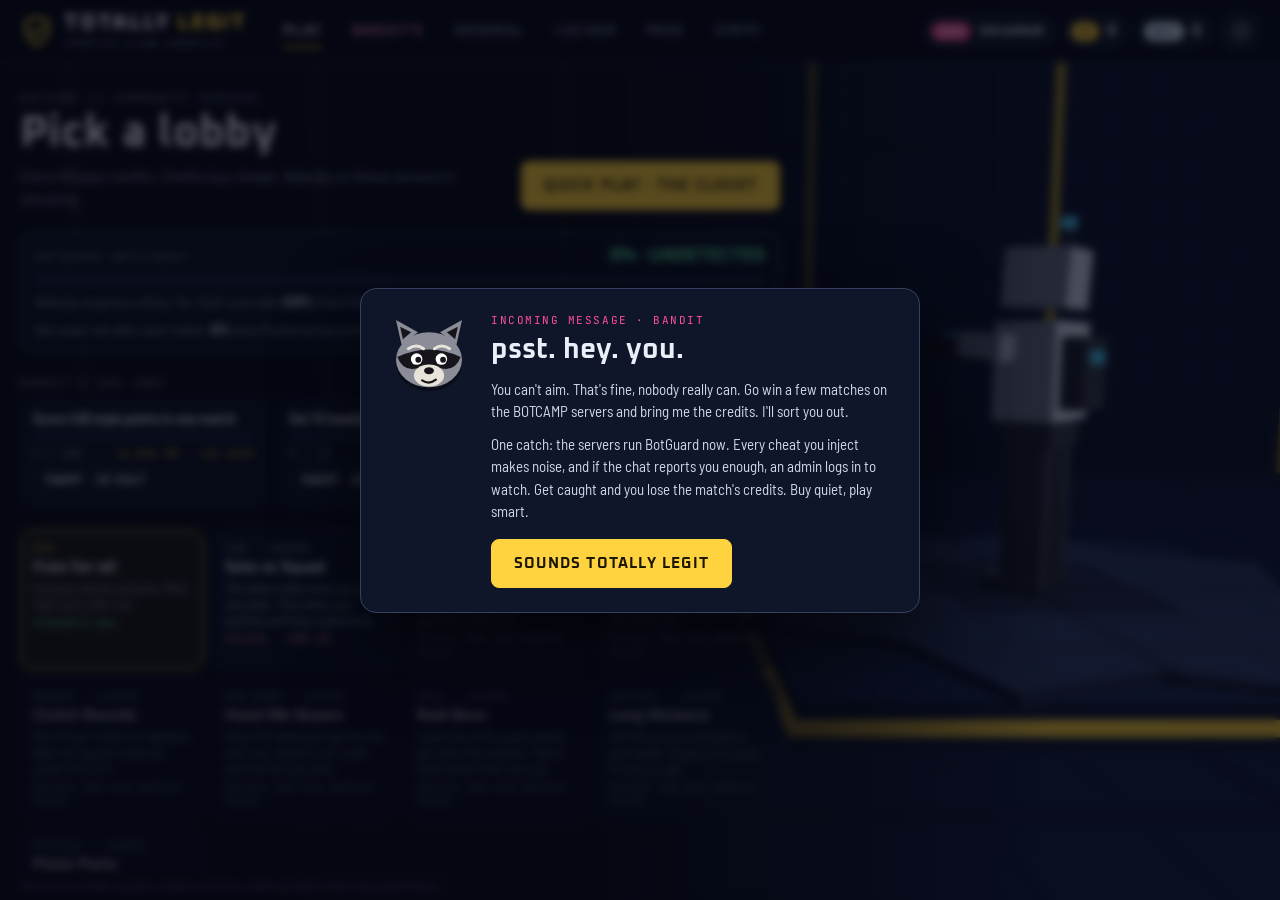
==== index.html @ 4555bc7c "Add Banana Split and Deep Ocean gun finishes Co-Authored-By: Claude Opus 5.5 <noreply@anthropic.com>" ====
<!doctype html>
<html lang="en">
<head>
<meta charset="utf-8">
<meta name="viewport" content="width=device-width, initial-scale=1, viewport-fit=cover">
<title>Totally Legit</title>
<meta name="description" content="An incremental shooter where you can't aim, so you buy cheats from a raccoon.">
<link rel="preconnect" href="https://fonts.googleapis.com">
<link rel="preconnect" href="https://fonts.gstatic.com" crossorigin>
<link rel="stylesheet" href="https://fonts.googleapis.com/css2?family=Barlow+Semi+Condensed:wght@400;500;600;700&family=JetBrains+Mono:wght@500;700&family=Oxanium:wght@500;600;700;800&display=swap">
<style>
/* Layout: a full-bleed WebGL scene; the hub sits left over a scrim so the showroom model shows on the right;
   the HUD hugs the screen edges. One committed dark look: a game, not a document. */
:root {
  --ink: #080c19;
  --panel: #0f1629;
  --panel-2: #161f38;
  --panel-3: #1d2847;
  --line: #27324f;
  --line-2: #35425f;
  --text: #e9eef8;
  --muted: #8e9ab5;
  --dim: #5f6a89;
  --signal: #ffd23f;
  --signal-ink: #1b1503;
  --cyan: #43d9ff;
  --danger: #ff5470;
  --ok: #5fe3a1;
  --salt: #d8ecff;
  --bandit: #ff4f9a;
  --bandit-ink: #120d18;
  --bandit-2: #1c1424;
  --bandit-line: #3a2742;
  --f-display: "Oxanium", "Segoe UI", system-ui, sans-serif;
  --f-ui: "Barlow Semi Condensed", "Segoe UI", system-ui, sans-serif;
  --f-mono: "JetBrains Mono", ui-monospace, Consolas, monospace;
  color-scheme: dark;
}
* { box-sizing: border-box; }
html, body { height: 100%; margin: 0; background: var(--ink); color: var(--text); overflow: hidden; }
body { font-family: var(--f-ui); font-size: 15px; -webkit-font-smoothing: antialiased; }
button { font: inherit; color: inherit; }
[hidden] { display: none !important; }
#app { position: fixed; inset: 0; overflow: hidden; background: var(--ink); }
#gl, #fx { position: absolute; inset: 0; width: 100%; height: 100%; display: block; }
#fx { pointer-events: none; z-index: 2; }

/* ---------- shared type + controls ---------- */
.eyebrow { font-family: var(--f-mono); font-size: 11px; letter-spacing: .14em; text-transform: uppercase; color: var(--muted); }
h1 { font-family: var(--f-display); font-weight: 700; font-size: clamp(30px, 4vw, 44px); line-height: 1.02; margin: 6px 0 8px; letter-spacing: .01em; text-wrap: balance; }
.lede { margin: 0; color: var(--muted); font-size: 16px; max-width: 58ch; line-height: 1.45; }
.btn {
  appearance: none; border: 1px solid var(--line-2); background: var(--panel-2); color: var(--text);
  font-family: var(--f-display); font-weight: 700; font-size: 13px; letter-spacing: .08em; text-transform: uppercase;
  padding: 10px 16px; border-radius: 8px; cursor: pointer; white-space: nowrap; transition: transform .08s, background .15s, border-color .15s;
}
.btn:hover { border-color: var(--dim); background: var(--panel-3); }
.btn:active { transform: translateY(1px); }
.btn.primary { background: var(--signal); color: var(--signal-ink); border-color: var(--signal); }
.btn.primary:hover { background: #ffdd6b; }
.btn.buy { border-color: var(--ok); color: var(--ok); }
.btn.poor { color: #ff8aa0; border-color: #5a2a3a; background: rgba(255, 84, 112, .06); }
.btn.ghost { background: transparent; }
.btn.big { padding: 14px 22px; font-size: 15px; }
.btn.small { padding: 7px 11px; font-size: 12px; }
.btn:disabled { opacity: .55; cursor: not-allowed; }
button:focus-visible, input:focus-visible, textarea:focus-visible { outline: 2px solid var(--cyan); outline-offset: 2px; }
.link { background: none; border: 0; color: var(--cyan); padding: 0; cursor: pointer; text-decoration: underline; text-underline-offset: 3px; font-size: 14px; justify-self: start; }
.inj-done { font-family: var(--f-mono); font-size: 12px; color: var(--ok); letter-spacing: .06em; text-transform: uppercase; }
kbd { font-family: var(--f-mono); font-size: 11px; padding: 1px 6px; border: 1px solid rgba(255, 255, 255, .35); border-bottom-width: 2px; border-radius: 4px; background: rgba(255, 255, 255, .08); color: var(--text); }
input[type="range"] { width: 100%; accent-color: var(--signal); }
.rng { display: grid; grid-template-columns: 120px minmax(0, 1fr) 52px; gap: 10px; align-items: center; font-size: 14px; color: var(--muted); }
.rng em { font-style: normal; font-family: var(--f-mono); font-size: 12px; color: var(--text); text-align: right; font-variant-numeric: tabular-nums; }
.tog { display: inline-flex; align-items: center; gap: 8px; font-size: 14px; cursor: pointer; }
.tog input { accent-color: var(--signal); width: 16px; height: 16px; }

/* ---------- hub shell ---------- */
.hub {
  position: absolute; inset: 0; z-index: 5; display: grid; grid-template-rows: auto minmax(0, 1fr) auto; grid-template-columns: minmax(0, 1fr);
  padding-top: env(safe-area-inset-top, 0px); padding-bottom: env(safe-area-inset-bottom, 0px);
  background: linear-gradient(90deg, rgba(8, 12, 25, .97) 0%, rgba(8, 12, 25, .95) 46%, rgba(8, 12, 25, .55) 64%, rgba(8, 12, 25, 0) 82%);
}
.hub[data-tab="bandit"] { background: linear-gradient(90deg, rgba(10, 7, 14, .97) 0%, rgba(10, 7, 14, .95) 72%, rgba(10, 7, 14, .45) 88%, rgba(10, 7, 14, .1) 100%); }
.hub-top {
  display: flex; align-items: center; gap: 22px; flex-wrap: wrap;
  padding-block: 12px; padding-left: max(20px, env(safe-area-inset-left, 0px)); padding-right: max(20px, env(safe-area-inset-right, 0px));
  border-bottom: 1px solid var(--line); background: rgba(8, 12, 25, .72); backdrop-filter: blur(6px);
}
.brand { display: flex; align-items: center; gap: 10px; }
.brand-mark { width: 34px; height: 34px; color: var(--signal); flex: none; }
.brand-txt { display: grid; gap: 3px; }
.brand-name { font-family: var(--f-display); font-weight: 800; font-size: 22px; letter-spacing: .08em; line-height: 1; }
.brand-name em { font-style: normal; color: var(--signal); }
.brand-tag { font-family: var(--f-mono); font-size: 10px; color: var(--muted); letter-spacing: .08em; text-transform: uppercase; }
.hub-nav { display: flex; gap: 2px; flex: 1; min-width: 0; overflow-x: auto; scrollbar-width: none; }
.hub-nav button {
  background: none; border: 0; padding: 10px 14px; font-family: var(--f-display); font-weight: 600; font-size: 14px;
  letter-spacing: .1em; text-transform: uppercase; color: var(--muted); border-radius: 6px; cursor: pointer; position: relative; white-space: nowrap;
}
.hub-nav button:hover { color: var(--text); background: rgba(255, 255, 255, .04); }
.hub-nav button.on { color: var(--text); }
.hub-nav button.on::after { content: ""; position: absolute; left: 14px; right: 14px; bottom: 2px; height: 2px; background: var(--signal); }
.hub-nav .nav-bandit { color: #ff8fc0; }
.hub-nav .nav-bandit.on { color: #ffd0e4; }
.hub-nav .nav-bandit.on::after { background: var(--bandit); }
.badge { display: inline-grid; place-items: center; min-width: 18px; height: 18px; padding: 0 5px; margin-left: 6px; border-radius: 9px; background: var(--bandit); color: #fff; font-size: 11px; font-family: var(--f-mono); vertical-align: 1px; letter-spacing: 0; }
.wallet { display: flex; align-items: center; gap: 8px; }
.chip { display: flex; align-items: center; gap: 8px; padding: 5px 12px 5px 6px; border: 1px solid var(--line-2); border-radius: 999px; background: var(--panel); font-family: var(--f-display); font-weight: 700; font-size: 16px; font-variant-numeric: tabular-nums; }
.chip i { font-style: normal; font-family: var(--f-mono); font-size: 10px; padding: 3px 7px; border-radius: 999px; letter-spacing: .06em; }
.chip.cr i { background: var(--signal); color: var(--signal-ink); }
.chip.salt i { background: var(--salt); color: #10243a; }
.icon-btn { width: 38px; height: 38px; border-radius: 10px; border: 1px solid var(--line-2); background: var(--panel); display: grid; place-items: center; cursor: pointer; color: var(--muted); }
.icon-btn:hover { color: var(--text); }
.icon-btn svg { width: 20px; height: 20px; }
.hub-main { overflow-y: auto; overflow-x: hidden; scrollbar-width: thin; scrollbar-color: var(--line-2) transparent; padding-block: 28px 40px; padding-left: max(20px, env(safe-area-inset-left, 0px)); padding-right: max(20px, env(safe-area-inset-right, 0px)); }
.pane { max-width: 760px; display: grid; gap: 22px; }
.hub[data-tab="bandit"] .pane { max-width: 1320px; }
.pane-head { display: flex; align-items: flex-end; justify-content: space-between; gap: 18px; flex-wrap: wrap; }
.hub-foot { padding-block: 8px; padding-left: max(20px, env(safe-area-inset-left, 0px)); padding-right: max(20px, env(safe-area-inset-right, 0px)); font-size: 12px; color: var(--dim); }

/* ---------- play: server browser ---------- */
.srv-list { display: grid; gap: 10px; }
.srv { display: grid; grid-template-columns: 96px minmax(0, 1fr) auto; gap: 16px; align-items: center; padding: 12px; border: 1px solid var(--line); border-radius: 12px; background: rgba(15, 22, 41, .86); }
.srv:hover { border-color: var(--line-2); }
.srv.locked { opacity: .8; }
.srv.locked .srv-thumb { filter: grayscale(.85) brightness(.7); }
.srv-thumb { position: relative; height: 64px; border-radius: 8px; overflow: hidden; background: linear-gradient(180deg, var(--z) 0%, var(--h) 58%, var(--f) 58%, var(--f) 100%); }
.srv-thumb::before { content: ""; position: absolute; left: 12%; width: 34%; top: 28%; bottom: 42%; background: var(--w); box-shadow: 34px 8px 0 -3px var(--w); }
.srv-thumb::after { content: ""; position: absolute; left: 0; right: 0; bottom: 0; height: 3px; background: var(--a); }
.srv-thumb span { position: absolute; right: 6px; bottom: 7px; font-family: var(--f-mono); font-size: 10px; color: #fff; background: rgba(0, 0, 0, .55); padding: 2px 5px; border-radius: 4px; }
.srv-info { min-width: 0; }
.srv-info h3 { margin: 0; font-family: var(--f-display); font-size: 18px; font-weight: 700; }
.srv-info p { margin: 2px 0 6px; color: var(--muted); font-size: 14px; }
.srv-meta { display: flex; flex-wrap: wrap; gap: 6px 14px; font-family: var(--f-mono); font-size: 11.5px; color: var(--muted); }
.srv-meta .pay { color: var(--signal); }
.locked-tag { font-family: var(--f-mono); font-size: 11px; color: var(--dim); }
.tips { display: grid; grid-template-columns: repeat(3, minmax(0, 1fr)); gap: 10px; }
.tip { padding: 4px 14px; border-left: 2px solid var(--line-2); color: var(--muted); font-size: 14px; line-height: 1.4; }
.tip b { color: var(--text); display: block; font-weight: 600; }

/* ---------- Bandit's: the cheat shop ---------- */
.pane.bandit { gap: 16px; }
.bandit-head {
  display: flex; align-items: center; gap: 22px; flex-wrap: wrap; padding: 16px 18px; border: 1px solid var(--bandit-line); border-radius: 14px;
  background: repeating-linear-gradient(135deg, rgba(255, 79, 154, .05) 0 10px, transparent 10px 20px), var(--bandit-ink);
}
.bandit-id { display: flex; align-items: center; gap: 14px; }
.raccoon-svg { width: 64px; height: 64px; flex: none; filter: drop-shadow(0 4px 0 rgba(0, 0, 0, .35)); }
.bandit-name { font-family: var(--f-mono); font-weight: 700; font-size: 22px; color: var(--bandit); letter-spacing: .06em; }
.bandit-name span { font-size: 11px; color: var(--muted); font-weight: 500; margin-left: 8px; letter-spacing: .1em; text-transform: uppercase; }
.bandit-pills { display: flex; gap: 6px; flex-wrap: wrap; margin-top: 6px; }
.pill { font-family: var(--f-mono); font-size: 11px; padding: 3px 8px; border-radius: 999px; border: 1px solid var(--bandit-line); color: var(--muted); }
.pill.ok { color: var(--ok); border-color: rgba(95, 227, 161, .35); }
.pill.hot { color: #fff; background: var(--bandit); border-color: var(--bandit); }
.bubble {
  position: relative; flex: 1; min-width: 220px; margin: 0 0 0 10px; padding: 12px 16px; background: #fff6d2; color: #2a1a10;
  border-radius: 12px; font-weight: 600; font-size: 16px; line-height: 1.35; box-shadow: 4px 4px 0 var(--bandit);
}
.bubble::before { content: ""; position: absolute; left: -9px; top: 50%; margin-top: -8px; border: 8px solid transparent; border-right-color: #fff6d2; border-left: 0; }
.bubble.pop { animation: pop .3s ease-out; }
.bandit-body { display: grid; grid-template-columns: 236px minmax(0, 1fr) 290px; gap: 14px; align-items: start; }
.mods { display: grid; gap: 6px; }
.mod {
  display: grid; grid-template-columns: 34px minmax(0, 1fr) auto; align-items: center; gap: 10px; padding: 8px 10px;
  border: 1px solid var(--bandit-line); border-radius: 10px; background: var(--bandit-ink); cursor: pointer; text-align: left;
}
.mod:hover { border-color: var(--mc); }
.mod.sel { border-color: var(--mc); background: color-mix(in srgb, var(--mc) 14%, var(--bandit-ink)); }
.mod.off { opacity: .55; }
.mod-glyph { width: 34px; height: 34px; border-radius: 8px; display: grid; place-items: center; color: var(--mc); background: color-mix(in srgb, var(--mc) 16%, transparent); }
.glyph { width: 20px; height: 20px; }
.glyph.big { width: 34px; height: 34px; color: var(--mc); flex: none; }
.mod-txt { min-width: 0; }
.mod-txt b { display: block; font-family: var(--f-mono); font-size: 12.5px; letter-spacing: .04em; }
.mod-txt small { color: var(--muted); font-size: 12.5px; }
.mod-prog { font-family: var(--f-mono); font-size: 11px; color: var(--muted); display: flex; align-items: center; gap: 6px; font-variant-numeric: tabular-nums; }
.mod-prog .dot { width: 7px; height: 7px; border-radius: 50%; background: var(--bandit); box-shadow: 0 0 8px var(--bandit); }
.tree-pane {
  min-width: 0; border: 1px solid var(--bandit-line); border-radius: 14px;
  background: radial-gradient(circle at 1px 1px, rgba(255, 255, 255, .06) 1px, transparent 1px) 0 0 / 18px 18px, var(--bandit-ink);
}
.tree-head { display: flex; align-items: center; justify-content: space-between; gap: 12px; padding: 14px 16px; border-bottom: 1px solid var(--bandit-line); flex-wrap: wrap; }
.tree-title { display: flex; align-items: center; gap: 12px; min-width: 0; }
.tree-title h2 { margin: 0; font-family: var(--f-mono); font-size: 20px; color: var(--mc); letter-spacing: .04em; }
.tree-title p { margin: 2px 0 0; color: var(--muted); font-size: 14px; }
.tree-scroll { overflow-x: auto; padding: 18px; display: flex; }
.tree { position: relative; flex: none; margin: 0 auto; }
.links { position: absolute; inset: 0; overflow: visible; }
.links path { fill: none; stroke: var(--bandit-line); stroke-width: 2; stroke-dasharray: 4 5; }
.links path.lit { stroke: var(--mc); stroke-dasharray: none; filter: drop-shadow(0 0 4px var(--mc)); }
.node {
  position: absolute; width: 150px; height: 66px; display: grid; align-content: center; gap: 4px; padding: 8px 12px; text-align: left;
  border: 1px solid var(--bandit-line); border-radius: 10px; background: var(--bandit-2); cursor: pointer; transition: transform .1s, border-color .15s;
}
.node:hover { transform: translateY(-2px); }
.n-name { font-weight: 700; font-size: 15px; line-height: 1.1; }
.n-cost { font-family: var(--f-mono); font-size: 11.5px; color: var(--signal); }
.node.owned { background: color-mix(in srgb, var(--mc) 22%, var(--bandit-2)); border-color: var(--mc); }
.node.owned .n-cost { color: var(--mc); }
.node.available { border-color: color-mix(in srgb, var(--mc) 70%, transparent); box-shadow: 0 0 18px color-mix(in srgb, var(--mc) 25%, transparent); }
.node.poor .n-cost { color: #ff8aa0; }
.node.locked { opacity: .5; border-style: dashed; }
.node.locked .n-cost { color: var(--muted); }
.node.sel { outline: 2px solid #fff; outline-offset: 2px; }
.node.just { animation: inject .7s ease-out; }
.switch { display: inline-flex; align-items: center; gap: 8px; cursor: pointer; font-family: var(--f-mono); font-size: 12px; position: relative; }
.switch input { position: absolute; opacity: 0; width: 1px; height: 1px; }
.sw-track { width: 38px; height: 22px; border-radius: 11px; background: var(--line-2); position: relative; transition: background .15s; }
.sw-track::after { content: ""; position: absolute; top: 3px; left: 3px; width: 16px; height: 16px; border-radius: 50%; background: #fff; transition: transform .15s; }
.switch input:checked + .sw-track { background: var(--mc); }
.switch input:checked + .sw-track::after { transform: translateX(16px); }
.switch input:focus-visible + .sw-track { outline: 2px solid var(--cyan); outline-offset: 2px; }
.node-detail { position: sticky; top: 0; padding: 18px; border: 1px solid var(--bandit-line); border-radius: 14px; background: var(--bandit-ink); display: grid; gap: 10px; }
.nd-kind { font-family: var(--f-mono); font-size: 11px; color: var(--mc); letter-spacing: .1em; text-transform: uppercase; }
.node-detail h3 { margin: 0; font-family: var(--f-display); font-size: 24px; }
.node-detail p { margin: 0; color: #cfd6e6; line-height: 1.45; }
.nd-req { font-size: 13px; color: var(--muted); }
.nd-req span { color: #ff8aa0; margin-right: 6px; }
.nd-req span.ok { color: var(--ok); }
.nd-price { padding: 4px 0; }
.sticker { display: inline-block; transform: rotate(-4deg); background: var(--signal); color: #3a0c22; font-family: var(--f-display); font-weight: 800; font-size: 22px; padding: 6px 12px; border-radius: 4px; box-shadow: 3px 3px 0 var(--bandit); font-variant-numeric: tabular-nums; }
.btn.inject { background: var(--bandit); border-color: var(--bandit); color: #fff; font-size: 15px; padding: 13px 16px; }
.btn.inject:hover { background: #ff6aab; }
.btn.inject.poor { background: transparent; color: #ff8aa0; border-color: #5a2a3a; }
.nd-fine { font-family: var(--f-mono); font-size: 10.5px; color: var(--dim) !important; }

/* ---------- arsenal ---------- */
.gun-grid { display: grid; grid-template-columns: repeat(3, minmax(0, 1fr)); gap: 8px; }
.gun { position: relative; display: grid; gap: 2px; padding: 12px; text-align: left; border: 1px solid var(--line); border-radius: 10px; background: rgba(15, 22, 41, .86); cursor: pointer; }
.gun:hover { border-color: var(--line-2); }
.gun.sel { border-color: var(--signal); }
.g-key { position: absolute; top: 8px; right: 10px; font-family: var(--f-mono); font-size: 11px; color: var(--dim); }
.g-kind { font-family: var(--f-mono); font-size: 10.5px; color: var(--muted); letter-spacing: .1em; text-transform: uppercase; }
.gun b { font-family: var(--f-display); font-size: 17px; }
.g-state { font-size: 13px; color: var(--signal); }
.gun.owned .g-state { color: var(--ok); }
.gun-detail { padding: 18px; border: 1px solid var(--line); border-radius: 14px; background: rgba(15, 22, 41, .9); display: grid; gap: 12px; }
.gd-head { display: flex; justify-content: space-between; align-items: flex-end; gap: 12px; flex-wrap: wrap; }
.gd-head h2 { margin: 2px 0 0; font-family: var(--f-display); font-size: 28px; }
.gun-detail > p { margin: 0; color: var(--muted); }
.bars { display: grid; gap: 8px; }
.bar { display: grid; grid-template-columns: 90px minmax(0, 1fr) 112px; align-items: center; gap: 12px; font-size: 13px; }
.bar span { color: var(--muted); }
.track { height: 6px; border-radius: 3px; background: var(--panel-3); overflow: hidden; }
.track i { display: block; height: 100%; background: linear-gradient(90deg, var(--cyan), var(--signal)); }
.bar em { font-style: normal; font-family: var(--f-mono); font-size: 12px; text-align: right; font-variant-numeric: tabular-nums; }
.skin-row { display: grid; gap: 8px; }
.skin-row h4 { margin: 0; font-family: var(--f-mono); font-size: 11px; letter-spacing: .12em; text-transform: uppercase; color: var(--muted); font-weight: 500; }
.sw-row { display: flex; flex-wrap: wrap; gap: 8px; }
.sw { width: 34px; height: 34px; border-radius: 8px; border: 2px solid var(--line-2); background: linear-gradient(135deg, var(--c0) 0 55%, var(--c1) 55% 100%); cursor: pointer; }
.sw.on { border-color: #fff; }

/* ---------- locker ---------- */
.subtabs { display: flex; gap: 6px; flex-wrap: wrap; }
.sub { padding: 8px 14px; border: 1px solid var(--line); border-radius: 999px; background: transparent; cursor: pointer; font-family: var(--f-display); font-weight: 600; letter-spacing: .06em; text-transform: uppercase; font-size: 12px; color: var(--muted); }
.sub.on { background: var(--salt); color: #10243a; border-color: var(--salt); }
.lk-guns { display: flex; flex-wrap: wrap; gap: 6px; align-items: center; }
.lk-guns span { font-family: var(--f-mono); font-size: 11px; color: var(--muted); margin-right: 4px; text-transform: uppercase; letter-spacing: .1em; }
.chipbtn { padding: 6px 11px; border: 1px solid var(--line-2); border-radius: 999px; background: var(--panel); cursor: pointer; font-size: 13px; }
.chipbtn.on { border-color: var(--signal); color: var(--signal); }
.chipbtn.lock { color: var(--muted); border-style: dashed; }
.skin-grid { display: grid; grid-template-columns: repeat(auto-fill, minmax(150px, 1fr)); gap: 10px; }
.skin-card { display: grid; gap: 8px; padding: 10px; border: 1px solid var(--line); border-radius: 12px; background: rgba(15, 22, 41, .9); align-content: start; justify-items: start; }
.skin-card.on { border-color: var(--salt); }
.skin-card b { font-size: 14px; }
.skin-sw { width: 100%; height: 64px; border-radius: 8px; background: linear-gradient(135deg, var(--c0) 0 60%, var(--c1) 60% 100%); }
.skin-sw.pat3 { background: repeating-linear-gradient(60deg, var(--c0) 0 9px, var(--c1) 9px 16px); }
.skin-sw.pat4 { background: radial-gradient(circle at 30% 40%, var(--c1) 0 18%, transparent 19%), radial-gradient(circle at 72% 66%, var(--c1) 0 22%, transparent 23%), radial-gradient(circle at 62% 20%, color-mix(in srgb, var(--c0) 50%, var(--c1)) 0 15%, transparent 16%), var(--c0); }
.skin-sw.pat5 { background: linear-gradient(90deg, #ff4d4d, #ffd23f, #5fe3a1, #43d9ff, #9d7bff, #ff4f9a); }
.skin-sw.pat6 { background: repeating-linear-gradient(0deg, var(--c0) 0 6px, #111 6px 9px, var(--c1) 9px 13px); }
.skin-sw.pat7 { background: repeating-conic-gradient(var(--c0) 0 25%, var(--c1) 0 50%) 0 0 / 8px 8px; }
.skin-sw.pat13 { background: radial-gradient(circle at 20% 30%, #fff 0 3%, transparent 4%), radial-gradient(circle at 70% 60%, #fff 0 3%, transparent 4%), linear-gradient(135deg, var(--c0), var(--c1)); }
.xh-editor { display: grid; grid-template-columns: 260px minmax(0, 1fr); gap: 18px; align-items: start; }
.xh-preview canvas { width: 260px; height: 170px; border-radius: 12px; border: 1px solid var(--line-2); display: block; max-width: 100%; }
.xh-controls { display: grid; gap: 12px; }
.xh-styles { display: flex; flex-wrap: wrap; gap: 6px; }
.xh-colors { display: flex; gap: 8px; flex-wrap: wrap; }
.cdot { width: 28px; height: 28px; border-radius: 50%; border: 2px solid var(--line-2); background: var(--c); cursor: pointer; }
.cdot.on { border-color: #fff; box-shadow: 0 0 0 2px var(--c); }
.fx-grid { display: grid; gap: 10px; }
.fx-card { display: grid; grid-template-columns: 56px minmax(0, 1fr) auto; gap: 14px; align-items: center; padding: 12px; border: 1px solid var(--line); border-radius: 12px; background: rgba(15, 22, 41, .9); }
.fx-card.on { border-color: var(--salt); }
.fx-card b { font-family: var(--f-display); font-size: 16px; }
.fx-card p { margin: 2px 0 0; color: var(--muted); font-size: 14px; }
.fx-ico { width: 56px; height: 56px; border-radius: 10px; background: var(--panel-3); }
.fx-scrap { background: linear-gradient(135deg, #d9dde4 0 30%, transparent 30%), linear-gradient(45deg, transparent 60%, #3a3f4a 60%), #5a6070; }
.fx-confetti { background: radial-gradient(circle at 20% 30%, #ff4d4d 0 8%, transparent 9%), radial-gradient(circle at 70% 25%, #ffd23f 0 8%, transparent 9%), radial-gradient(circle at 45% 70%, #43d9ff 0 8%, transparent 9%), radial-gradient(circle at 80% 75%, #5fe3a1 0 8%, transparent 9%), #20284a; }
.fx-pixels { background: repeating-conic-gradient(#43d9ff 0 25%, #10172b 0 50%) 0 0 / 14px 14px; }
.fx-coins { background: radial-gradient(circle at 35% 40%, #ffd23f 0 18%, #b8860b 19% 24%, transparent 25%), radial-gradient(circle at 65% 62%, #ffd23f 0 18%, #b8860b 19% 24%, transparent 25%), #2a2410; }
.fx-fireworks { background: radial-gradient(circle at 50% 45%, #fff 0 5%, #ff4f9a 6% 12%, transparent 13%), conic-gradient(from 0deg, #ff4f9a, #ffd23f, #43d9ff, #ff4f9a); }
.salt-num { color: var(--salt); }

/* ---------- stats ---------- */
.stat-grid { display: grid; grid-template-columns: repeat(4, minmax(0, 1fr)); gap: 8px; }
.tile { padding: 12px; border: 1px solid var(--line); border-radius: 10px; background: rgba(15, 22, 41, .9); display: grid; gap: 4px; }
.tile span { font-size: 12.5px; color: var(--muted); }
.tile b { font-family: var(--f-display); font-size: 20px; font-variant-numeric: tabular-nums; }
.smurf { padding: 18px; border: 1px solid rgba(255, 210, 63, .35); border-radius: 14px; background: linear-gradient(135deg, rgba(255, 210, 63, .08), rgba(15, 22, 41, .9) 60%); display: grid; gap: 12px; }
.smurf h3 { margin: 4px 0 6px; font-family: var(--f-display); font-size: 22px; }
.smurf p { margin: 0; color: #cfd6e6; line-height: 1.45; max-width: 62ch; }
.smurf .row { display: flex; align-items: center; gap: 10px; flex-wrap: wrap; color: var(--muted); font-size: 14px; }
.smurf .btn { justify-self: start; }
.needs { margin: 8px 0 0; padding: 0; list-style: none; display: flex; gap: 8px 16px; flex-wrap: wrap; font-family: var(--f-mono); font-size: 12px; color: #ff8aa0; }
.needs li::before { content: "¹7  "; }
.needs li.ok { color: var(--ok); }
.needs li.ok::before { content: "¹3  "; }
.smurf-banner { text-align: left; padding: 12px 16px; border-radius: 12px; border: 1px solid var(--signal); background: rgba(255, 210, 63, .1); color: var(--text); cursor: pointer; font-size: 15px; }
.smurf-banner b { color: var(--signal); }
.save-box { padding: 18px; border: 1px solid var(--line); border-radius: 14px; background: rgba(15, 22, 41, .9); display: grid; gap: 10px; }
.save-box h3 { margin: 0; font-family: var(--f-display); }
.save-box p { margin: 0; color: var(--muted); }
.save-box textarea { width: 100%; resize: vertical; font-family: var(--f-mono); font-size: 11px; background: var(--ink); color: var(--text); border: 1px solid var(--line-2); border-radius: 8px; padding: 8px; word-break: break-all; }
.save-box .row { display: flex; align-items: center; gap: 10px; flex-wrap: wrap; }
.lbl { font-size: 13px; color: var(--muted); }
.msg { font-size: 13px; color: var(--muted); }
.danger { display: flex; gap: 10px; align-items: center; flex-wrap: wrap; padding-top: 10px; border-top: 1px solid var(--line); color: var(--muted); font-size: 14px; }
.btn.danger-btn { background: var(--danger); border-color: var(--danger); color: #fff; }

/* ---------- modal + toast ---------- */
.modal { position: fixed; inset: 0; z-index: 30; display: grid; place-items: center; padding: 20px; background: rgba(4, 6, 14, .66); backdrop-filter: blur(4px); }
.modal-card { width: min(560px, 100%); max-height: calc(100% - 20px); overflow-y: auto; padding: 24px; border: 1px solid var(--line-2); border-radius: 16px; background: var(--panel); box-shadow: 0 30px 80px rgba(0, 0, 0, .5); }
.intro { display: grid; grid-template-columns: 88px minmax(0, 1fr); gap: 18px; }
.intro .raccoon-svg { width: 88px; height: 88px; }
.intro .eyebrow { color: var(--bandit); }
.intro h2 { margin: 6px 0 10px; font-family: var(--f-display); font-size: 28px; }
.intro p { color: #cfd6e6; line-height: 1.5; margin: 0 0 10px; }
.intro .btn { margin-top: 6px; }
.settings { display: grid; gap: 14px; }
.settings h2 { margin: -6px 0 0; font-family: var(--f-display); font-size: 26px; }
.field { display: grid; gap: 6px; font-size: 14px; color: var(--muted); }
.field input { padding: 9px 11px; border-radius: 8px; border: 1px solid var(--line-2); background: var(--ink); color: var(--text); font: inherit; }
.togs { display: grid; grid-template-columns: repeat(2, minmax(0, 1fr)); gap: 10px; }
.ov-row { display: flex; gap: 10px; flex-wrap: wrap; justify-content: center; }
.settings .ov-row { justify-content: flex-end; }
.toast { position: fixed; left: 50%; bottom: calc(24px + env(safe-area-inset-bottom, 0px)); transform: translateX(-50%); z-index: 40; display: grid; gap: 8px; justify-items: center; pointer-events: none; width: min(92vw, 520px); }
.toast-item { padding: 10px 16px; border-radius: 10px; background: var(--panel-2); border: 1px solid var(--line-2); font-weight: 600; animation: rise .25s ease-out; text-align: center; }
.toast-item.good { border-color: var(--ok); }
.toast-item.bad { border-color: var(--danger); }
.toast-item.out { opacity: 0; transition: opacity .3s; }
.nogl { position: absolute; inset: 0; z-index: 50; display: grid; place-content: center; text-align: center; padding: 20px; gap: 8px; background: var(--ink); }
.nogl h2 { font-family: var(--f-display); margin: 0; }
.nogl p { color: var(--muted); max-width: 50ch; margin: 0 auto; }

/* ---------- HUD ---------- */
#hud { position: absolute; inset: 0; z-index: 3; pointer-events: none; font-family: var(--f-ui); color: var(--text); text-shadow: 0 1px 2px rgba(0, 0, 0, .75); }
#vignette { position: absolute; inset: 0; background: radial-gradient(ellipse at center, transparent 55%, rgba(200, 20, 40, .55) 100%); opacity: 0; transition: opacity .3s; }
#hud.low #vignette { opacity: 1; animation: pulse 1.2s ease-in-out infinite; }
#freeze-tint { position: absolute; inset: 0; z-index: 2; pointer-events: none; background: radial-gradient(ellipse at center, rgba(160, 220, 255, .04), rgba(120, 200, 255, .34)); opacity: 0; transition: opacity .25s; }
#freeze-tint.on { opacity: 1; }
.h-top { position: absolute; top: calc(12px + env(safe-area-inset-top, 0px)); left: 50%; transform: translateX(-50%); display: flex; align-items: center; gap: 18px; }
.h-timer { font-family: var(--f-display); font-weight: 700; font-size: 30px; padding: 2px 14px; background: rgba(8, 12, 25, .6); border-radius: 8px; font-variant-numeric: tabular-nums; min-width: 98px; text-align: center; }
.h-score { display: flex; align-items: baseline; gap: 6px; font-family: var(--f-display); }
.h-score b { font-size: 26px; font-variant-numeric: tabular-nums; }
.h-score.you b { color: var(--signal); }
.h-score .lbl { font-size: 11px; letter-spacing: .14em; text-transform: uppercase; color: #c3cbe0; }
.h-sus { --sus: #7cffb2; position: absolute; top: calc(58px + env(safe-area-inset-top, 0px)); left: 50%; transform: translateX(-50%); display: flex; align-items: center; gap: 8px; font-size: 11px; letter-spacing: .12em; text-transform: uppercase; white-space: nowrap; }
.h-sus .lbl { color: #c3cbe0; font-size: 11px; }
.h-sus-bar { width: 150px; height: 6px; border-radius: 3px; background: rgba(255, 255, 255, .15); overflow: hidden; }
.h-sus-bar i { display: block; height: 100%; width: 0; background: var(--sus); transition: width .3s, background .3s; box-shadow: 0 0 8px var(--sus); }
.h-sus-label { font-family: var(--f-display); font-weight: 700; font-size: 13px; color: var(--sus); min-width: 92px; }
.h-afk { position: absolute; top: calc(84px + env(safe-area-inset-top, 0px)); left: 50%; transform: translateX(-50%); padding: 5px 12px; border-radius: 999px; background: rgba(74, 222, 128, .18); border: 1px solid rgba(74, 222, 128, .6); color: #b9ffd5; font-family: var(--f-mono); font-size: 12px; white-space: nowrap; }
.h-left { position: absolute; top: calc(16px + env(safe-area-inset-top, 0px)); left: calc(16px + env(safe-area-inset-left, 0px)); display: grid; gap: 2px; }
#hud.has-radar .h-left { top: calc(200px + env(safe-area-inset-top, 0px)); }
.h-earn { font-family: var(--f-display); font-weight: 800; font-size: 26px; color: var(--signal); font-variant-numeric: tabular-nums; }
.h-salt { font-family: var(--f-mono); font-size: 13px; color: var(--salt); }
.h-wm { font-family: var(--f-mono); font-size: 10.5px; color: rgba(255, 143, 192, .9); letter-spacing: .04em; margin-top: 4px; max-width: 290px; }
.h-feed { position: absolute; top: calc(14px + env(safe-area-inset-top, 0px)); right: calc(14px + env(safe-area-inset-right, 0px)); display: grid; gap: 4px; justify-items: end; }
.kf { display: flex; align-items: center; gap: 8px; padding: 4px 10px; border-radius: 6px; background: rgba(8, 12, 25, .66); font-size: 14px; font-weight: 600; animation: slidein .2s ease-out; }
.kf.mine { box-shadow: inset 3px 0 0 var(--signal); }
.kf.dead { box-shadow: inset 3px 0 0 var(--danger); }
.kf .w { font-family: var(--f-mono); font-size: 11px; color: #aab4cc; font-weight: 500; }
.kf .w b { color: var(--signal); }
.kf .w b.wb { color: var(--cyan); }
.kf.out { opacity: 0; transition: opacity .4s; }
.kf .x { font-family: var(--f-display); color: var(--signal); font-size: 13px; }
.h-chat { position: absolute; left: calc(16px + env(safe-area-inset-left, 0px)); bottom: calc(92px + env(safe-area-inset-bottom, 0px)); width: min(460px, 60vw); display: grid; gap: 3px; }
.h-chatlog { display: grid; gap: 3px; justify-items: start; }
.cl { font-size: 14.5px; line-height: 1.3; padding: 2px 8px; background: rgba(8, 12, 25, .5); border-radius: 4px; animation: chatfade 12s forwards; max-width: 100%; overflow-wrap: anywhere; }
.cl.server { color: #ffb4c8; }
.cl.server b { color: var(--bandit); }
.cl.player { color: #fff3c4; }
#hud.chatting .cl { animation: none; opacity: 1; }
.salt-tag { font-style: normal; font-family: var(--f-mono); font-size: 11px; color: var(--salt); opacity: .9; }
.h-chatin { padding: 6px 10px; background: rgba(8, 12, 25, .85); border: 1px solid var(--line-2); border-radius: 6px; font-size: 15px; text-shadow: none; }
.h-saltpop { font-family: var(--f-mono); font-size: 13px; color: var(--salt); opacity: 0; height: 18px; }
.h-hp-box { position: absolute; left: calc(16px + env(safe-area-inset-left, 0px)); bottom: calc(16px + env(safe-area-inset-bottom, 0px)); display: grid; grid-template-columns: auto auto; justify-content: start; align-items: baseline; gap: 4px 10px; }
.h-hp-box .lbl { font-family: var(--f-display); font-size: 14px; color: #c3cbe0; letter-spacing: .1em; }
.h-hp-box b { font-family: var(--f-display); font-size: 40px; font-weight: 700; line-height: 1; font-variant-numeric: tabular-nums; }
.h-hp-bar { grid-column: 1 / -1; width: 200px; height: 6px; border-radius: 3px; background: rgba(255, 255, 255, .15); overflow: hidden; }
.h-hp-bar i { display: block; height: 100%; background: var(--ok); width: 100%; transition: width .15s; }
#hud.low .h-hp-bar i { background: var(--danger); }
.h-abil { position: absolute; left: 50%; transform: translateX(-50%); bottom: calc(18px + env(safe-area-inset-bottom, 0px)); display: flex; gap: 8px; }
.ab { display: inline-flex; align-items: center; gap: 6px; padding: 5px 10px; border-radius: 8px; background: rgba(8, 12, 25, .66); font-family: var(--f-display); font-size: 13px; font-weight: 600; letter-spacing: .06em; text-transform: uppercase; white-space: nowrap; }
.ab.cd { color: var(--muted); }
.ab.on { color: var(--ok); }
.h-ammo-box { position: absolute; right: calc(18px + env(safe-area-inset-right, 0px)); bottom: calc(14px + env(safe-area-inset-bottom, 0px)); text-align: right; }
.h-ammo b { font-family: var(--f-display); font-size: 44px; font-weight: 700; line-height: 1; font-variant-numeric: tabular-nums; }
.h-ammo span { font-family: var(--f-display); font-size: 18px; color: #c3cbe0; margin-left: 6px; }
.h-wname { font-family: var(--f-mono); font-size: 12px; color: #c3cbe0; letter-spacing: .08em; text-transform: uppercase; }
.h-reload { font-family: var(--f-mono); font-size: 12px; color: var(--signal); letter-spacing: .14em; text-transform: uppercase; animation: blink .5s steps(2) infinite; }
.call { position: absolute; left: 50%; top: 60%; transform: translate(-50%, 0); font-family: var(--f-display); font-weight: 800; letter-spacing: .08em; opacity: 0; white-space: nowrap; }
.call.small { font-size: 18px; color: var(--signal); }
.call.multi { font-size: 34px; color: #fff; text-shadow: 0 0 18px rgba(255, 79, 154, .85), 0 2px 0 #000; }
.call.count { font-size: 72px; top: 34%; color: #fff; }
.h-dead { position: absolute; left: 50%; top: 40%; transform: translateX(-50%); padding: 10px 18px; border-radius: 10px; background: rgba(120, 10, 30, .62); border: 1px solid rgba(255, 84, 112, .6); font-family: var(--f-display); font-size: 18px; font-weight: 600; white-space: nowrap; }
.h-board { position: absolute; left: 50%; top: 50%; transform: translate(-50%, -50%); width: min(560px, 92vw); max-height: 80vh; overflow: hidden; padding: 16px; border-radius: 14px; background: rgba(10, 14, 28, .93); border: 1px solid var(--line-2); text-shadow: none; }
.bd-head { display: flex; justify-content: space-between; font-family: var(--f-display); font-weight: 700; font-size: 18px; margin-bottom: 8px; }
.h-board table { width: 100%; border-collapse: collapse; font-variant-numeric: tabular-nums; font-size: 14px; }
.h-board th { text-align: left; font-family: var(--f-mono); font-size: 11px; color: var(--muted); font-weight: 500; padding: 4px 6px; border-bottom: 1px solid var(--line); }
.h-board td { padding: 3px 6px; border-bottom: 1px solid rgba(255, 255, 255, .04); }
.h-board tr.me td { background: rgba(255, 210, 63, .12); }
.bd-foot { margin-top: 8px; font-family: var(--f-mono); font-size: 11px; color: var(--bandit); }
.h-fps { position: absolute; right: calc(14px + env(safe-area-inset-right, 0px)); bottom: calc(98px + env(safe-area-inset-bottom, 0px)); font-family: var(--f-mono); font-size: 11px; color: var(--muted); }
.h-overlay { position: absolute; inset: 0; display: grid; place-items: center; padding: 20px; background: rgba(4, 6, 14, .5); pointer-events: auto; text-shadow: none; z-index: 6; }
.ov-card { width: min(640px, 100%); padding: 26px; border-radius: 16px; background: rgba(12, 17, 33, .95); border: 1px solid var(--line-2); display: grid; gap: 12px; justify-items: center; text-align: center; }
.ov-eyebrow { font-family: var(--f-mono); font-size: 11px; letter-spacing: .14em; color: var(--muted); text-transform: uppercase; }
.ov-title { margin: 0; font-family: var(--f-display); font-size: 40px; font-weight: 800; line-height: 1.05; }
.ov-sub { margin: 0; color: #cfd6e6; max-width: 52ch; line-height: 1.45; }
.keys { display: flex; flex-wrap: wrap; gap: 8px 14px; justify-content: center; font-size: 13px; color: var(--muted); }
.ov-mods { font-family: var(--f-mono); font-size: 11.5px; color: #ff8fc0; max-width: 56ch; }

/* ---------- match summary ---------- */
.summary { position: absolute; inset: 0; z-index: 8; display: grid; place-items: center; padding: 20px; background: rgba(4, 6, 14, .62); backdrop-filter: blur(3px); overflow-y: auto; }
.sum-card { width: min(660px, 100%); padding: 24px; border-radius: 18px; background: var(--panel); border: 1px solid var(--line-2); display: grid; gap: 16px; box-shadow: 0 30px 80px rgba(0, 0, 0, .5); }
.sum-head { display: flex; justify-content: space-between; align-items: flex-end; gap: 14px; flex-wrap: wrap; }
.sum-title { margin: 4px 0 0; font-family: var(--f-display); font-weight: 800; font-size: 40px; line-height: 1; }
.sum-title.win { color: var(--signal); }
.sum-total { font-family: var(--f-display); font-weight: 800; color: var(--signal); text-align: right; }
.sum-total span { font-size: 40px; font-variant-numeric: tabular-nums; }
.sum-total small { font-size: 16px; margin-left: 4px; }
.sum-stats { display: grid; grid-template-columns: repeat(5, minmax(0, 1fr)); gap: 8px; }
.sum-stats div { padding: 10px 6px; border-radius: 10px; background: var(--panel-2); display: grid; gap: 2px; text-align: center; }
.sum-stats b { font-family: var(--f-display); font-size: 22px; font-variant-numeric: tabular-nums; }
.sum-stats span { font-size: 12px; color: var(--muted); }
.sum-rows { display: grid; gap: 0; }
.sum-row { display: grid; grid-template-columns: 120px minmax(0, 1fr) auto; gap: 10px; align-items: baseline; padding: 7px 0; border-bottom: 1px solid var(--line); }
.sum-row em { font-style: normal; font-size: 13px; color: var(--muted); }
.sum-row b { font-family: var(--f-display); color: var(--signal); font-variant-numeric: tabular-nums; }
.sum-salt { display: grid; gap: 4px; font-size: 14px; color: #cfd6e6; padding: 12px; border-radius: 10px; background: rgba(214, 235, 255, .05); border: 1px solid rgba(214, 235, 255, .15); }
.sum-salt b { color: var(--salt); }
.sum-quip { margin: 0; font-size: 16px; font-style: italic; color: #ffd0e4; }
.sum-quip span { font-style: normal; color: var(--bandit); font-family: var(--f-mono); font-size: 12px; }
.sum-auto { text-align: center; font-family: var(--f-mono); font-size: 12px; color: var(--ok); min-height: 1em; }

/* ---------- touch controls ---------- */
.touch { position: absolute; inset: 0; z-index: 4; pointer-events: none; }
.t-stick { position: absolute; left: calc(20px + env(safe-area-inset-left, 0px)); bottom: calc(110px + env(safe-area-inset-bottom, 0px)); width: 140px; height: 140px; border-radius: 50%; border: 2px solid rgba(255, 255, 255, .25); background: rgba(8, 12, 25, .25); pointer-events: auto; touch-action: none; display: grid; place-items: center; }
.t-stick i { width: 54px; height: 54px; border-radius: 50%; background: rgba(255, 255, 255, .3); }
.t-look { position: absolute; right: 0; top: 0; width: 55%; height: 100%; pointer-events: auto; touch-action: none; }
.t-btn { position: absolute; pointer-events: auto; touch-action: none; border-radius: 50%; border: 2px solid rgba(255, 255, 255, .35); background: rgba(8, 12, 25, .45); color: #fff; font-family: var(--f-display); font-weight: 700; text-transform: uppercase; font-size: 13px; }
.t-fire { right: calc(24px + env(safe-area-inset-right, 0px)); bottom: calc(130px + env(safe-area-inset-bottom, 0px)); width: 88px; height: 88px; border-color: var(--signal); }
.t-jump { right: calc(124px + env(safe-area-inset-right, 0px)); bottom: calc(96px + env(safe-area-inset-bottom, 0px)); width: 64px; height: 64px; }
.t-reload { right: calc(34px + env(safe-area-inset-right, 0px)); bottom: calc(232px + env(safe-area-inset-bottom, 0px)); width: 52px; height: 52px; }
.t-pause { right: calc(16px + env(safe-area-inset-right, 0px)); top: calc(110px + env(safe-area-inset-top, 0px)); width: 44px; height: 44px; }

/* ---------- motion ---------- */
@keyframes pop { 0% { transform: scale(.96); } 60% { transform: scale(1.02); } 100% { transform: none; } }
@keyframes inject { 0% { box-shadow: 0 0 0 0 var(--mc); } 100% { box-shadow: 0 0 0 18px transparent; } }
@keyframes rise { from { transform: translateY(8px); opacity: 0; } to { transform: none; opacity: 1; } }
@keyframes slidein { from { transform: translateX(16px); opacity: 0; } to { transform: none; opacity: 1; } }
@keyframes chatfade { 0%, 85% { opacity: 1; } 100% { opacity: 0; } }
@keyframes saltpop { 0% { opacity: 0; transform: translateY(6px); } 20% { opacity: 1; transform: none; } 100% { opacity: 0; transform: translateY(-8px); } }
@keyframes callout { 0% { opacity: 0; transform: translate(-50%, 8px) scale(.9); } 15% { opacity: 1; transform: translate(-50%, 0) scale(1.06); } 70% { opacity: 1; transform: translate(-50%, 0) scale(1); } 100% { opacity: 0; transform: translate(-50%, -10px); } }
@keyframes fadeonly { 0%, 70% { opacity: 1; } 100% { opacity: 0; } }
@keyframes blink { 50% { opacity: .3; } }
@keyframes pulse { 50% { opacity: .6; } }
@media (prefers-reduced-motion: reduce) {
  *, *::before, *::after { animation-duration: .01ms !important; animation-iteration-count: 1 !important; transition: none !important; }
  .cl { animation: none; }
}

/* ---------- responsive ---------- */
@media (max-width: 1240px) {
  .bandit-body { grid-template-columns: 220px minmax(0, 1fr); }
  .node-detail { grid-column: 1 / -1; position: static; }
}
@media (max-width: 900px) {
  .hub { background: rgba(8, 12, 25, .93); }
  .hub[data-tab="bandit"] { background: rgba(10, 7, 14, .96); }
  .tips { grid-template-columns: 1fr; }
  .stat-grid { grid-template-columns: repeat(2, minmax(0, 1fr)); }
  .gun-grid { grid-template-columns: repeat(2, minmax(0, 1fr)); }
}
@media (max-width: 700px) {
  .hub-top { gap: 10px; }
  .brand-tag { display: none; }
  .hub-nav { order: 3; flex-basis: 100%; }
  .wallet { margin-left: auto; }
  .srv { grid-template-columns: 72px minmax(0, 1fr); }
  .srv-act { grid-column: 1 / -1; }
  .srv-act .btn { width: 100%; }
  .bandit-body { grid-template-columns: 1fr; }
  .mods { grid-template-columns: repeat(2, minmax(0, 1fr)); }
  .bubble { margin-left: 0; }
  .bubble::before { display: none; }
  .xh-editor { grid-template-columns: 1fr; }
  .sum-stats { grid-template-columns: repeat(3, minmax(0, 1fr)); }
  .h-sus .lbl { display: none; }
  .h-chat { width: 72vw; bottom: calc(100px + env(safe-area-inset-bottom, 0px)); }
  .togs { grid-template-columns: 1fr; }
  .intro { grid-template-columns: 1fr; }
  .bar { grid-template-columns: 76px minmax(0, 1fr) 96px; }
  .rng { grid-template-columns: 96px minmax(0, 1fr) 46px; }
  .h-timer { font-size: 24px; min-width: 80px; }
  .ov-title, .sum-title { font-size: 30px; }
  .h-earn { font-size: 20px; }
}
@media (max-width: 560px) {
  .h-top { gap: 8px; top: calc(8px + env(safe-area-inset-top, 0px)); }
  .h-score .lbl { display: none; }
  .h-sus { top: calc(52px + env(safe-area-inset-top, 0px)); }
  .h-sus-bar { width: 90px; }
  .h-sus-label { min-width: 0; font-size: 12px; }
  .h-left, #hud.has-radar .h-left { top: calc(84px + env(safe-area-inset-top, 0px)); }
  #hud.has-radar .h-left { left: calc(196px + env(safe-area-inset-left, 0px)); }
  .h-wm { display: none; }
  .h-afk { top: calc(78px + env(safe-area-inset-top, 0px)); font-size: 11px; }
  .h-feed { top: calc(84px + env(safe-area-inset-top, 0px)); max-width: 58vw; }
  .kf { font-size: 12px; padding: 3px 7px; }
  .h-hp-box b, .h-ammo b { font-size: 32px; }
  .h-hp-bar { width: 140px; }
  .ab { font-size: 11px; padding: 4px 7px; }
  .call.multi { font-size: 24px; }
  .call.count { font-size: 56px; }
}

/* ---------- game modes ---------- */
.modes { display: grid; grid-template-columns: repeat(4, minmax(0, 1fr)); gap: 8px; }
.mode { display: grid; gap: 3px; align-content: start; padding: 10px 12px; text-align: left; border: 1px solid var(--line); border-radius: 12px; background: rgba(15, 22, 41, .86); cursor: pointer; }
.mode:hover { border-color: var(--line-2); }
.mode.on { border-color: var(--signal); background: rgba(255, 210, 63, .08); }
.mode-tag { font-family: var(--f-mono); font-size: 10.5px; color: var(--signal); letter-spacing: .1em; text-transform: uppercase; }
.mode b { font-family: var(--f-display); font-size: 15px; }
.mode small { color: var(--muted); font-size: 12.5px; line-height: 1.3; }
.mode em { font-style: normal; font-family: var(--f-mono); font-size: 11px; color: var(--ok); }
.call.round { font-size: 52px; top: 34%; color: #fff; }
@media (max-width: 900px) { .modes { grid-template-columns: repeat(2, minmax(0, 1fr)); } }

/* ---------- team modes ---------- */
.t-blue { color: #4dd4ff; }
.t-red { color: #ff6b6b; }
.kf .k.t-blue, .kf .v.t-blue { color: #6fdcff; }
.kf .k.t-red, .kf .v.t-red { color: #ff7b7b; }
.team-row td { padding-top: 10px; font-family: var(--f-mono); font-size: 11px; letter-spacing: .12em; text-transform: uppercase; border-bottom: 1px solid currentColor; }
.sum-score { margin-top: 6px; font-size: 15px; color: #c3cbe0; }
.sum-score b { font-family: var(--f-display); font-size: 18px; color: #fff; }
#hud[data-mode="tdm"] .h-score.you b { color: #4dd4ff; }
#hud[data-mode="tdm"] .h-score:not(.you) b, #hud[data-mode="squad"] .h-score:not(.you) b, #hud[data-mode="clutch"] .h-score:not(.you) b { color: #ff6b6b; }


/* ---------- contracts, ranks, achievements ---------- */
.chip.rank { cursor: pointer; color: var(--text); font-size: 14px; }
.chip.rank i { background: var(--bandit); color: #fff; }
.contracts { display: grid; gap: 8px; }
.ct-head { display: flex; align-items: baseline; justify-content: space-between; gap: 10px; flex-wrap: wrap; }
.ct-grid { display: grid; grid-template-columns: repeat(3, minmax(0, 1fr)); gap: 8px; }
.contract { display: grid; gap: 6px; align-content: start; padding: 10px 12px; border: 1px solid var(--line); border-radius: 12px; background: rgba(15, 22, 41, .86); }
.contract.done { border-color: var(--ok); background: rgba(95, 227, 161, .07); }
.ct-text { font-weight: 600; font-size: 14.5px; line-height: 1.25; }
.ct-foot { display: flex; justify-content: space-between; gap: 6px; font-family: var(--f-mono); font-size: 11px; color: var(--muted); flex-wrap: wrap; }
.ct-foot em { font-style: normal; color: var(--signal); }
.contract .btn { justify-self: start; }
.contract .track i, .rank-card .track i, .sum-rank .track i { background: linear-gradient(90deg, var(--bandit), var(--signal)); }
.rank-card { display: grid; grid-template-columns: auto minmax(0, 1fr); gap: 18px; align-items: center; padding: 14px 18px; border: 1px solid var(--bandit-line); border-radius: 14px; background: linear-gradient(135deg, rgba(255, 79, 154, .1), rgba(15, 22, 41, .9) 60%); }
.rank-card h3 { margin: 2px 0 0; font-family: var(--f-display); font-size: 24px; }
.rank-bar { display: grid; gap: 6px; font-family: var(--f-mono); font-size: 11.5px; color: var(--muted); }
.rank-bar .track, .sum-rank .track { height: 8px; }
.ach-box { display: grid; gap: 8px; }
.ach-grid { display: grid; grid-template-columns: repeat(auto-fill, minmax(170px, 1fr)); gap: 6px; }
.ach { display: grid; gap: 2px; padding: 8px 10px; border: 1px dashed var(--line-2); border-radius: 10px; opacity: .6; }
.ach.got { opacity: 1; border-style: solid; border-color: rgba(255, 210, 63, .5); background: rgba(255, 210, 63, .06); }
.ach b { font-size: 13.5px; }
.ach span { font-size: 12px; color: var(--muted); line-height: 1.25; }
.ach em { font-style: normal; font-family: var(--f-mono); font-size: 10.5px; color: var(--signal); }
.sum-prog { display: grid; gap: 8px; padding: 12px; border-radius: 10px; background: rgba(255, 79, 154, .06); border: 1px solid var(--bandit-line); }
.sum-rank { display: grid; grid-template-columns: auto auto minmax(0, 1fr) auto; gap: 10px; align-items: center; font-size: 14px; }
.sum-rank span { font-family: var(--f-display); font-weight: 700; color: var(--bandit); }
.sum-rank em { font-style: normal; font-family: var(--f-mono); font-size: 11px; color: var(--muted); }
.sum-prog ul { margin: 0; padding: 0; list-style: none; display: grid; gap: 3px; font-size: 13.5px; }
.sum-prog li.ok { color: var(--ok); }
.sum-prog li.achv b { color: var(--signal); }
.sum-prog li.rk { color: #ffd0e4; }
.modes { grid-template-columns: repeat(auto-fill, minmax(150px, 1fr)); }
@media (max-width: 900px) { .ct-grid { grid-template-columns: 1fr; } .rank-card { grid-template-columns: 1fr; } .chip.rank { display: none; } }


/* ---------- BotGuard ---------- */
.h-det { --dc: #5fe3a1; position: absolute; top: calc(80px + env(safe-area-inset-top, 0px)); left: 50%; transform: translateX(-50%); display: flex; align-items: center; gap: 8px; font-size: 11px; letter-spacing: .12em; text-transform: uppercase; white-space: nowrap; }
.h-det .lbl { color: #c3cbe0; font-size: 11px; }
.h-det b { font-family: var(--f-display); font-size: 14px; color: var(--dc); letter-spacing: 0; }
.h-det-tier { font-family: var(--f-display); font-weight: 700; font-size: 12px; color: var(--dc); }
.h-det.scan b, .h-det.scan .h-det-tier { animation: blink .3s steps(2) infinite; }
.h-admin { padding: 2px 8px; border-radius: 999px; background: rgba(255, 79, 154, .25); border: 1px solid var(--bandit); color: #fff; font-family: var(--f-mono); font-size: 11px; letter-spacing: .04em; }
.h-panic { padding: 2px 8px; border-radius: 999px; background: rgba(95, 227, 161, .2); border: 1px solid var(--ok); color: #c8ffe0; font-family: var(--f-mono); font-size: 11px; }
.h-afk { top: calc(106px + env(safe-area-inset-top, 0px)); }
.ov-det { font-family: var(--f-mono); font-size: 12px; color: #cfd6e6; }
.ov-det b { color: var(--dc); }
.sum-title.bad { color: var(--danger); }
.sum-row.neg b { color: var(--danger); }
.sum-det { display: flex; align-items: baseline; gap: 8px; flex-wrap: wrap; padding: 10px 12px; border-radius: 10px; background: rgba(255, 84, 112, .06); border: 1px solid rgba(255, 84, 112, .25); font-size: 14px; }
.sum-det span { font-family: var(--f-mono); font-size: 11px; letter-spacing: .12em; text-transform: uppercase; color: var(--muted); }
.sum-det .d0 { color: var(--d0); } .sum-det .d1 { color: var(--d1); font-family: var(--f-display); }
.sum-det em { font-style: normal; color: var(--muted); font-size: 13px; flex-basis: 100%; }
.pill.det { color: var(--dc); border-color: color-mix(in srgb, var(--dc) 45%, transparent); }
.nd-risk { font-size: 13px; color: var(--muted); }
.nd-risk .dots { color: var(--danger); letter-spacing: 2px; }
.ok { color: var(--ok); }
.det-card { --dc: #5fe3a1; display: grid; gap: 8px; padding: 12px 14px; border: 1px solid color-mix(in srgb, var(--dc) 40%, var(--line)); border-radius: 12px; background: rgba(15, 22, 41, .86); }
.det-head { display: flex; justify-content: space-between; align-items: baseline; gap: 10px; }
.det-head b { font-family: var(--f-display); color: var(--dc); font-size: 18px; }
.det-bar { position: relative; height: 8px; border-radius: 4px; background: var(--panel-3); overflow: hidden; }
.det-bar i { display: block; height: 100%; background: linear-gradient(90deg, #5fe3a1, #ffe24d 30%, #ffa53c 55%, #ff5470 80%); }
.det-bar span { position: absolute; top: 0; bottom: 0; width: 1px; background: rgba(0, 0, 0, .5); }
.det-card p { margin: 0; color: var(--muted); font-size: 14px; line-height: 1.4; }
.det-card p b { color: var(--text); }
@media (max-width: 560px) { .h-det { top: calc(72px + env(safe-area-inset-top, 0px)); } .h-det .lbl { display: none; } }

/* ---------- locked game modes ---------- */
.mode.locked { border-style: dashed; opacity: .62; }
.mode.locked.buyable, .mode.locked.poor { opacity: 1; border-style: solid; }
.mode.locked.buyable { border-color: var(--ok); }
.mode.locked .mode-tag { color: var(--muted); }
.mode .mode-price { color: var(--muted); }
.mode.locked.buyable .mode-price { color: var(--ok); }
.mode.locked.poor .mode-price { color: #ff8aa0; }

/* ---------- style meter ---------- */
.h-style { --sc: #8e9ab5; position: absolute; right: calc(16px + env(safe-area-inset-right, 0px)); top: calc(230px + env(safe-area-inset-top, 0px)); width: 190px; display: grid; gap: 4px; justify-items: end; text-align: right; }
.hs-top { display: flex; align-items: center; gap: 8px; }
.hs-top b { font-family: var(--f-display); font-weight: 800; font-size: 40px; line-height: 1; color: var(--sc); text-shadow: 0 0 14px color-mix(in srgb, var(--sc) 60%, transparent), 0 2px 0 #000; }
.hs-top span { display: block; font-family: var(--f-display); font-weight: 700; font-size: 13px; letter-spacing: .1em; color: var(--sc); }
.hs-top em { display: block; font-style: normal; font-family: var(--f-mono); font-size: 11px; color: var(--signal); }
.hs-bar { width: 100%; height: 5px; border-radius: 3px; background: rgba(255, 255, 255, .15); overflow: hidden; }
.hs-bar i { display: block; height: 100%; width: 0; margin-left: auto; background: var(--sc); transition: width .2s; }
.hs-streak { font-family: var(--f-mono); font-size: 11px; color: #ffb26b; min-height: 1em; }
.hs-feed { display: grid; gap: 1px; justify-items: end; font-family: var(--f-display); font-weight: 700; font-size: 13px; color: #fff; }
.hs-feed .big { color: var(--signal); font-size: 15px; }
@media (max-width: 700px) { .h-style { top: calc(190px + env(safe-area-inset-top, 0px)); width: 150px; } .hs-top b { font-size: 30px; } }

/* ---------- attachments, Bandit Pass, ban waves ---------- */
.att-box { display: grid; gap: 10px; }
.att-box h4, .att-slot h5 { margin: 0; font-family: var(--f-mono); font-size: 11px; letter-spacing: .12em; text-transform: uppercase; color: var(--muted); font-weight: 500; }
.att-slot { display: grid; gap: 6px; }
.att-opts { display: grid; grid-template-columns: repeat(2, minmax(0, 1fr)); gap: 8px; }
.att { display: grid; gap: 4px; align-content: start; padding: 10px; border: 1px solid var(--line); border-radius: 10px; background: var(--panel-2); }
.att.on { border-color: var(--signal); }
.att b { font-size: 14px; }
.att span { font-size: 12.5px; color: var(--muted); line-height: 1.3; }
.att-act { display: flex; gap: 6px; flex-wrap: wrap; }
.tier-grid { display: grid; grid-template-columns: repeat(auto-fill, minmax(118px, 1fr)); gap: 6px; }
.tier { display: grid; gap: 3px; align-content: start; padding: 8px 10px; border: 1px dashed var(--line-2); border-radius: 10px; min-height: 64px; }
.tier span { font-family: var(--f-mono); font-size: 10.5px; color: var(--muted); }
.tier b { font-size: 13px; line-height: 1.2; font-weight: 600; }
.tier.big { border-color: rgba(255, 79, 154, .45); }
.tier.big b { color: #ffd0e4; }
.tier.got { border-style: solid; border-color: var(--ok); background: rgba(95, 227, 161, .07); }
.tier.got span::after { content: " · claimed"; color: var(--ok); }
.tier.cur { border-style: solid; border-color: var(--signal); box-shadow: 0 0 0 1px var(--signal); }
.sum-rank.pass span { color: var(--signal); }
.wave { display: grid; gap: 8px; }
.wave h2 { margin: 0; font-family: var(--f-display); font-size: 28px; }
.wave.hit h2 { color: var(--danger); }
.wave p { margin: 0; color: #cfd6e6; line-height: 1.45; }
.wave .ov-row { justify-content: flex-end; }
.fx-glitchfx { background: linear-gradient(90deg, #00e5ff 0 30%, transparent 30% 45%, #ff3df0 45% 70%, transparent 70%), #10172b; }
.fx-smoke { background: radial-gradient(circle at 40% 45%, #9aa1ab 0 22%, transparent 23%), radial-gradient(circle at 62% 58%, #7d848e 0 26%, transparent 27%), #232a38; }
@media (max-width: 700px) { .att-opts { grid-template-columns: 1fr; } }

/* ---------- black market, daily jobs ---------- */
.market { display: grid; gap: 8px; }
.deal-row { display: grid; grid-template-columns: repeat(3, minmax(0, 1fr)); gap: 8px; }
.deal-card { position: relative; display: grid; gap: 3px; padding: 10px 12px; text-align: left; border: 1px solid var(--bandit-line); border-left: 3px solid var(--mc); border-radius: 10px; background: var(--bandit-ink); cursor: pointer; }
.deal-card:hover { border-color: var(--mc); }
.deal-card.sold { opacity: .55; }
.dc-mod { font-family: var(--f-mono); font-size: 10.5px; color: var(--mc); letter-spacing: .1em; }
.deal-card b { font-size: 15px; }
.dc-price { font-family: var(--f-mono); font-size: 12px; color: var(--signal); }
.dc-price s, .nd-price .was { color: var(--muted); }
.deal-card em { position: absolute; top: 8px; right: 10px; font-style: normal; font-family: var(--f-display); font-weight: 800; color: #fff; background: var(--bandit); padding: 1px 7px; border-radius: 4px; transform: rotate(4deg); }
.nd-price .deal { color: var(--bandit); font-family: var(--f-mono); font-size: 12px; }
.contract.daily { border-color: rgba(255, 210, 63, .35); }
.contract.daily.claimed { opacity: .6; }
@media (max-width: 700px) { .deal-row { grid-template-columns: 1fr; } }

</style>
</head>
<body>
<div id="app">
  <canvas id="gl" aria-label="Game view"></canvas>
  <canvas id="fx" aria-hidden="true"></canvas>
  <div id="freeze-tint" aria-hidden="true"></div>

  <div id="hud" hidden>
    <div id="vignette" aria-hidden="true"></div>
    <div class="h-top">
      <div class="h-score you"><span class="lbl" id="h-me-lbl">You</span><b id="h-me">0</b></div>
      <div id="h-timer" class="h-timer">1:00</div>
      <div class="h-score"><b id="h-top">0</b><span class="lbl" id="h-top-lbl">Top bot</span></div>
    </div>
    <div id="h-sus" class="h-sus">
      <span class="lbl">Lobby mood</span>
      <div class="h-sus-bar"><i id="h-sus-fill"></i></div>
      <span id="h-sus-label" class="h-sus-label">CHILL</span>
    </div>
    <div id="h-det" class="h-det"><span class="lbl">BotGuard</span><b id="h-det-val">0%</b><span id="h-det-tier" class="h-det-tier">UNDETECTED</span><span id="h-admin" class="h-admin" hidden></span><span id="h-panic" class="h-panic" hidden>CHEATS UNLOADED</span></div>
    <div id="h-afk" class="h-afk" hidden>AFK FARM ACTIVE · press F to take over</div>
    <div class="h-left">
      <div id="h-earn" class="h-earn">+0 CR</div>
      <div id="h-salt" class="h-salt">+0 salt</div>
      <div id="h-wm" class="h-wm"></div>
    </div>
    <div id="h-feed" class="h-feed" aria-live="polite"></div>
    <div id="h-style" class="h-style" hidden>
      <div class="hs-top"><b id="h-style-rank">D</b><div><span id="h-style-name">MID</span><em id="h-style-mult">×1.0</em></div></div>
      <div class="hs-bar"><i id="h-style-fill"></i></div>
      <div id="h-streak" class="hs-streak"></div>
      <div id="h-style-feed" class="hs-feed"></div>
    </div>
    <div class="h-chat">
      <div id="h-saltpop" class="h-saltpop"></div>
      <div id="h-chatlog" class="h-chatlog" aria-live="polite"></div>
      <div id="h-chatin" class="h-chatin" hidden></div>
    </div>
    <div class="h-hp-box">
      <span class="lbl">HP</span><b id="h-hp">100</b>
      <div class="h-hp-bar"><i id="h-hp-fill"></i></div>
    </div>
    <div id="h-abil" class="h-abil"></div>
    <div class="h-ammo-box">
      <div id="h-reload" class="h-reload" hidden>Reloading</div>
      <div class="h-ammo"><b id="h-ammo">8</b><span id="h-mag">/ 8</span></div>
      <div id="h-wname" class="h-wname">Peashooter</div>
    </div>
    <div id="h-call" class="call"></div>
    <div id="h-dead" class="h-dead" hidden></div>
    <div id="h-board" class="h-board" hidden></div>
    <div id="h-fps" class="h-fps"></div>
    <div id="h-overlay" class="h-overlay" hidden></div>
  </div>

  <div id="touch" class="touch" hidden>
    <div id="t-stick" class="t-stick"><i></i></div>
    <div id="t-look" class="t-look"></div>
    <button id="t-fire" class="t-btn t-fire" type="button">Fire</button>
    <button id="t-jump" class="t-btn t-jump" type="button">Jump</button>
    <button id="t-reload" class="t-btn t-reload" type="button">R</button>
    <button id="t-pause" class="t-btn t-pause" type="button" aria-label="Pause">II</button>
  </div>

  <div id="summary" class="summary" hidden></div>

  <div id="hub" class="hub" data-tab="play">
    <header class="hub-top">
      <div class="brand">
        <svg class="brand-mark" viewBox="0 0 24 24" fill="none" stroke="currentColor" stroke-width="2" stroke-linecap="round" stroke-linejoin="round" aria-hidden="true"><path d="M12 2l8 3v6c0 5-3.5 9-8 11-4.5-2-8-6-8-11V5z"/><path d="m8 12 3 3 5-6"/></svg>
        <div class="brand-txt"><span class="brand-name">TOTALLY <em>LEGIT</em></span><span class="brand-tag">verified clean gameplay*</span></div>
      </div>
      <nav id="hub-nav" class="hub-nav" role="tablist" aria-label="Hub sections">
        <button type="button" role="tab" data-tab="play">Play</button>
        <button type="button" role="tab" data-tab="bandit" class="nav-bandit">Bandit's<span id="badge-bandit" class="badge" hidden></span></button>
        <button type="button" role="tab" data-tab="arsenal">Arsenal</button>
        <button type="button" role="tab" data-tab="locker">Locker</button>
        <button type="button" role="tab" data-tab="pass">Pass</button>
        <button type="button" role="tab" data-tab="stats">Stats</button>
      </nav>
      <div class="wallet">
        <button class="chip rank" id="w-rank-btn" type="button" data-tab="stats" title="Rank: earn XP from kills, wins and contracts"><i>RANK</i><b id="w-rank">Unranked</b></button>
        <div class="chip cr" title="Credits: earned from kills, spent on cheats, guns and lobbies"><i>CR</i><b id="w-cr">0</b></div>
        <div class="chip salt" title="Salt: dropped by angry chat, spent on cosmetics"><i>SALT</i><b id="w-salt">0</b></div>
        <button class="icon-btn" id="btn-settings" type="button" aria-label="Settings">
          <svg viewBox="0 0 24 24" fill="none" stroke="currentColor" stroke-width="1.8" stroke-linecap="round" stroke-linejoin="round" aria-hidden="true"><circle cx="12" cy="12" r="3"/><path d="M19.4 15a1.7 1.7 0 0 0 .3 1.8l.1.1a2 2 0 1 1-2.8 2.8l-.1-.1a1.7 1.7 0 0 0-1.8-.3 1.7 1.7 0 0 0-1 1.5V21a2 2 0 1 1-4 0v-.1a1.7 1.7 0 0 0-1.1-1.5 1.7 1.7 0 0 0-1.8.3l-.1.1a2 2 0 1 1-2.8-2.8l.1-.1a1.7 1.7 0 0 0 .3-1.8 1.7 1.7 0 0 0-1.5-1H3a2 2 0 1 1 0-4h.1a1.7 1.7 0 0 0 1.5-1.1 1.7 1.7 0 0 0-.3-1.8l-.1-.1a2 2 0 1 1 2.8-2.8l.1.1a1.7 1.7 0 0 0 1.8.3H9a1.7 1.7 0 0 0 1-1.5V3a2 2 0 1 1 4 0v.1a1.7 1.7 0 0 0 1 1.5 1.7 1.7 0 0 0 1.8-.3l.1-.1a2 2 0 1 1 2.8 2.8l-.1.1a1.7 1.7 0 0 0-.3 1.8V9a1.7 1.7 0 0 0 1.5 1H21a2 2 0 1 1 0 4h-.1a1.7 1.7 0 0 0-1.5 1z"/></svg>
        </button>
      </div>
    </header>
    <main id="hub-main" class="hub-main"></main>
    <footer class="hub-foot">*Not verified. Made-up game, made-up servers, made-up robots. Only cheat against bots.</footer>
  </div>

  <div id="modal" class="modal" hidden></div>
  <div id="toast" class="toast" aria-live="polite"></div>
  <div id="nogl" class="nogl" hidden>
    <h2>This browser can't run the 3D view</h2>
    <p>Totally Legit needs WebGL 2. Try a current version of Chrome, Edge, Firefox or Safari, and make sure hardware acceleration is switched on.</p>
  </div>
</div>

<script>
/* ---------- util.js ---------- */
'use strict';
/* =========================================================================
   TOTALLY LEGIT — shared helpers: math, vectors, matrices, formatting
   ========================================================================= */
const TAU = Math.PI * 2, DEG = Math.PI / 180;

const U = {
  clamp(v, a, b) { return v < a ? a : v > b ? b : v; },
  lerp(a, b, t) { return a + (b - a) * t; },
  rand(a, b) { return a + Math.random() * (b - a); },
  randi(a, b) { return Math.floor(a + Math.random() * (b - a + 1)); },
  pick(a) { return a[Math.floor(Math.random() * a.length)]; },
  chance(p) { return Math.random() < p; },
  damp(cur, target, rate, dt) { return cur + (target - cur) * (1 - Math.exp(-rate * dt)); },
  wrap(a) { a = (a + Math.PI) % TAU; if (a < 0) a += TAU; return a - Math.PI; },
  angDiff(from, to) { return U.wrap(to - from); },
  smoothstep(a, b, x) { const t = U.clamp((x - a) / (b - a), 0, 1); return t * t * (3 - 2 * t); },
  fmt(n) {
    n = Math.floor(n);
    const a = Math.abs(n);
    if (a >= 1e9) return (n / 1e9).toFixed(a >= 1e10 ? 1 : 2) + 'B';
    if (a >= 1e6) return (n / 1e6).toFixed(a >= 1e7 ? 1 : 2) + 'M';
    return n.toLocaleString('en-US');
  },
  fmtTime(s) { s = Math.max(0, Math.ceil(s)); return Math.floor(s / 60) + ':' + String(s % 60).padStart(2, '0'); },
  hex(h) {
    h = h.replace('#', '');
    return [parseInt(h.slice(0, 2), 16) / 255, parseInt(h.slice(2, 4), 16) / 255, parseInt(h.slice(4, 6), 16) / 255];
  },
  packRGB(h) {
    const c = U.hex(h);
    return Math.round(c[0] * 255) * 65536 + Math.round(c[1] * 255) * 256 + Math.round(c[2] * 255);
  },
  toHex(c) {
    return '#' + c.map(v => Math.round(U.clamp(v, 0, 1) * 255).toString(16).padStart(2, '0')).join('');
  },
  hsv(h, s, v) {
    h = ((h % 1) + 1) % 1;
    const i = Math.floor(h * 6), f = h * 6 - i, p = v * (1 - s), q = v * (1 - f * s), t = v * (1 - (1 - f) * s);
    switch (i % 6) {
      case 0: return [v, t, p]; case 1: return [q, v, p]; case 2: return [p, v, t];
      case 3: return [p, q, v]; case 4: return [t, p, v]; default: return [v, p, q];
    }
  },
  esc(s) {
    return String(s).replace(/[&<>"']/g, c => ({ '&': '&amp;', '<': '&lt;', '>': '&gt;', '"': '&quot;', "'": '&#39;' }[c]));
  },
  shuffle(a) {
    for (let i = a.length - 1; i > 0; i--) { const j = Math.floor(Math.random() * (i + 1)); const t = a[i]; a[i] = a[j]; a[j] = t; }
    return a;
  },
  rng(seed) {
    let s = (seed >>> 0) || 0x9e3779b9;
    return () => { s ^= s << 13; s ^= s >>> 17; s ^= s << 5; s >>>= 0; return s / 4294967296; };
  },
};

/* ---------- vec3 as plain arrays ---------- */
const V = {
  set(o, x, y, z) { o[0] = x; o[1] = y; o[2] = z; return o; },
  copy(o, a) { o[0] = a[0]; o[1] = a[1]; o[2] = a[2]; return o; },
  add(o, a, b) { o[0] = a[0] + b[0]; o[1] = a[1] + b[1]; o[2] = a[2] + b[2]; return o; },
  sub(o, a, b) { o[0] = a[0] - b[0]; o[1] = a[1] - b[1]; o[2] = a[2] - b[2]; return o; },
  scale(o, a, s) { o[0] = a[0] * s; o[1] = a[1] * s; o[2] = a[2] * s; return o; },
  madd(o, a, b, s) { o[0] = a[0] + b[0] * s; o[1] = a[1] + b[1] * s; o[2] = a[2] + b[2] * s; return o; },
  dot(a, b) { return a[0] * b[0] + a[1] * b[1] + a[2] * b[2]; },
  cross(o, a, b) {
    const x = a[1] * b[2] - a[2] * b[1], y = a[2] * b[0] - a[0] * b[2], z = a[0] * b[1] - a[1] * b[0];
    o[0] = x; o[1] = y; o[2] = z; return o;
  },
  len(a) { return Math.hypot(a[0], a[1], a[2]); },
  dist(a, b) { return Math.hypot(a[0] - b[0], a[1] - b[1], a[2] - b[2]); },
  dist2D(a, b) { return Math.hypot(a[0] - b[0], a[2] - b[2]); },
  norm(o, a) { const l = Math.hypot(a[0], a[1], a[2]) || 1; o[0] = a[0] / l; o[1] = a[1] / l; o[2] = a[2] / l; return o; },
  // yaw = 0 looks down -Z; positive pitch looks up
  fromAngles(o, yaw, pitch) {
    const cp = Math.cos(pitch);
    o[0] = -Math.sin(yaw) * cp; o[1] = Math.sin(pitch); o[2] = -Math.cos(yaw) * cp; return o;
  },
  yawOf(d) { return Math.atan2(-d[0], -d[2]); },
  pitchOf(d) { return Math.asin(U.clamp(d[1] / (Math.hypot(d[0], d[1], d[2]) || 1), -1, 1)); },
  // random direction inside a cone of half-angle `ang` around `dir` (dir must be normalized)
  cone(o, dir, ang) {
    if (ang <= 1e-5) return V.copy(o, dir);
    const up = Math.abs(dir[1]) < 0.98 ? [0, 1, 0] : [1, 0, 0];
    const r = V.norm([], V.cross([], dir, up));
    const u = V.cross([], r, dir);
    const a = Math.random() * TAU, rr = Math.sqrt(Math.random()) * Math.tan(ang);
    o[0] = dir[0] + (r[0] * Math.cos(a) + u[0] * Math.sin(a)) * rr;
    o[1] = dir[1] + (r[1] * Math.cos(a) + u[1] * Math.sin(a)) * rr;
    o[2] = dir[2] + (r[2] * Math.cos(a) + u[2] * Math.sin(a)) * rr;
    return V.norm(o, o);
  },
  angleBetween(a, b) {
    const d = V.dot(a, b) / ((V.len(a) * V.len(b)) || 1);
    return Math.acos(U.clamp(d, -1, 1));
  },
};

/* ---------- 4x4 matrices, column-major Float32Array ---------- */
const M4 = {
  create() { const m = new Float32Array(16); m[0] = m[5] = m[10] = m[15] = 1; return m; },
  ident(o) { o.fill(0); o[0] = o[5] = o[10] = o[15] = 1; return o; },
  copy(o, m) { o.set(m); return o; },
  perspective(o, fovy, aspect, near, far) {
    const f = 1 / Math.tan(fovy / 2), nf = 1 / (near - far);
    o.fill(0); o[0] = f / aspect; o[5] = f; o[10] = (far + near) * nf; o[11] = -1; o[14] = 2 * far * near * nf;
    return o;
  },
  mul(o, a, b) {
    const a00 = a[0], a01 = a[1], a02 = a[2], a03 = a[3], a10 = a[4], a11 = a[5], a12 = a[6], a13 = a[7],
      a20 = a[8], a21 = a[9], a22 = a[10], a23 = a[11], a30 = a[12], a31 = a[13], a32 = a[14], a33 = a[15];
    for (let i = 0; i < 4; i++) {
      const b0 = b[i * 4], b1 = b[i * 4 + 1], b2 = b[i * 4 + 2], b3 = b[i * 4 + 3];
      o[i * 4] = b0 * a00 + b1 * a10 + b2 * a20 + b3 * a30;
      o[i * 4 + 1] = b0 * a01 + b1 * a11 + b2 * a21 + b3 * a31;
      o[i * 4 + 2] = b0 * a02 + b1 * a12 + b2 * a22 + b3 * a32;
      o[i * 4 + 3] = b0 * a03 + b1 * a13 + b2 * a23 + b3 * a33;
    }
    return o;
  },
  // o = m * T(x,y,z)
  translate(o, m, x, y, z) {
    if (o !== m) o.set(m);
    o[12] = m[0] * x + m[4] * y + m[8] * z + m[12];
    o[13] = m[1] * x + m[5] * y + m[9] * z + m[13];
    o[14] = m[2] * x + m[6] * y + m[10] * z + m[14];
    o[15] = m[3] * x + m[7] * y + m[11] * z + m[15];
    return o;
  },
  // o = m * Ry(a)
  rotY(o, m, a) {
    const c = Math.cos(a), s = Math.sin(a);
    const m0 = m[0], m1 = m[1], m2 = m[2], m3 = m[3], m8 = m[8], m9 = m[9], m10 = m[10], m11 = m[11];
    if (o !== m) { o[4] = m[4]; o[5] = m[5]; o[6] = m[6]; o[7] = m[7]; o[12] = m[12]; o[13] = m[13]; o[14] = m[14]; o[15] = m[15]; }
    o[0] = m0 * c - m8 * s; o[1] = m1 * c - m9 * s; o[2] = m2 * c - m10 * s; o[3] = m3 * c - m11 * s;
    o[8] = m0 * s + m8 * c; o[9] = m1 * s + m9 * c; o[10] = m2 * s + m10 * c; o[11] = m3 * s + m11 * c;
    return o;
  },
  // o = m * Rx(a)
  rotX(o, m, a) {
    const c = Math.cos(a), s = Math.sin(a);
    const m4 = m[4], m5 = m[5], m6 = m[6], m7 = m[7], m8 = m[8], m9 = m[9], m10 = m[10], m11 = m[11];
    if (o !== m) { o[0] = m[0]; o[1] = m[1]; o[2] = m[2]; o[3] = m[3]; o[12] = m[12]; o[13] = m[13]; o[14] = m[14]; o[15] = m[15]; }
    o[4] = m4 * c + m8 * s; o[5] = m5 * c + m9 * s; o[6] = m6 * c + m10 * s; o[7] = m7 * c + m11 * s;
    o[8] = m8 * c - m4 * s; o[9] = m9 * c - m5 * s; o[10] = m10 * c - m6 * s; o[11] = m11 * c - m7 * s;
    return o;
  },
  // o = m * Rz(a)
  rotZ(o, m, a) {
    const c = Math.cos(a), s = Math.sin(a);
    const m0 = m[0], m1 = m[1], m2 = m[2], m3 = m[3], m4 = m[4], m5 = m[5], m6 = m[6], m7 = m[7];
    if (o !== m) { o[8] = m[8]; o[9] = m[9]; o[10] = m[10]; o[11] = m[11]; o[12] = m[12]; o[13] = m[13]; o[14] = m[14]; o[15] = m[15]; }
    o[0] = m0 * c + m4 * s; o[1] = m1 * c + m5 * s; o[2] = m2 * c + m6 * s; o[3] = m3 * c + m7 * s;
    o[4] = m4 * c - m0 * s; o[5] = m5 * c - m1 * s; o[6] = m6 * c - m2 * s; o[7] = m7 * c - m3 * s;
    return o;
  },
  // inverse of a rotation+translation matrix
  invertRigid(o, m) {
    const r00 = m[0], r01 = m[1], r02 = m[2], r10 = m[4], r11 = m[5], r12 = m[6], r20 = m[8], r21 = m[9], r22 = m[10];
    const tx = m[12], ty = m[13], tz = m[14];
    o[0] = r00; o[1] = r10; o[2] = r20; o[3] = 0;
    o[4] = r01; o[5] = r11; o[6] = r21; o[7] = 0;
    o[8] = r02; o[9] = r12; o[10] = r22; o[11] = 0;
    o[12] = -(r00 * tx + r01 * ty + r02 * tz);
    o[13] = -(r10 * tx + r11 * ty + r12 * tz);
    o[14] = -(r20 * tx + r21 * ty + r22 * tz);
    o[15] = 1;
    return o;
  },
  // matrix whose local Z axis points along dir (unit), positioned at p
  fromDir(o, p, dir) {
    const up = Math.abs(dir[1]) < 0.98 ? [0, 1, 0] : [1, 0, 0];
    const x = V.norm([], V.cross([], up, dir));
    const y = V.cross([], dir, x);
    o[0] = x[0]; o[1] = x[1]; o[2] = x[2]; o[3] = 0;
    o[4] = y[0]; o[5] = y[1]; o[6] = y[2]; o[7] = 0;
    o[8] = dir[0]; o[9] = dir[1]; o[10] = dir[2]; o[11] = 0;
    o[12] = p[0]; o[13] = p[1]; o[14] = p[2]; o[15] = 1;
    return o;
  },
  scaleU(o, m, k) { if (o !== m) o.set(m); for (let i = 0; i < 12; i++) o[i] *= k; return o; },
  transformPoint(o, m, p) {
    const x = p[0], y = p[1], z = p[2];
    o[0] = m[0] * x + m[4] * y + m[8] * z + m[12];
    o[1] = m[1] * x + m[5] * y + m[9] * z + m[13];
    o[2] = m[2] * x + m[6] * y + m[10] * z + m[14];
    return o;
  },
};

/* ---------- data.js ---------- */
'use strict';
/* =========================================================================
   TOTALLY LEGIT — game data: weapons, cheats, maps, cosmetics, chat
   ========================================================================= */

/* ---------------- weapons ---------------- */
const WEAPONS = [
  { id: 'pistol', name: 'Peashooter', kind: 'Pistol', cost: 0, dmg: 34, head: 3, rate: 0.17, mag: 8, reload: 1.2,
    spread: 0.022, auto: false, pellets: 1, recoil: 0.03, range: 160, snd: 'pistol', vm: [0.19, -0.2, -0.5],
    desc: 'Starter sidearm. Perfectly fine, if you could aim.' },
  { id: 'smg', name: 'Leafblower', kind: 'SMG', cost: 600, dmg: 14, head: 2.5, rate: 0.072, mag: 32, reload: 1.7,
    spread: 0.04, auto: true, pellets: 1, recoil: 0.011, range: 120, snd: 'smg', vm: [0.2, -0.23, -0.56],
    desc: 'Sprays a lot. Hits a little. Until you buy the right things.' },
  { id: 'shotgun', name: 'Barn Door', kind: 'Shotgun', cost: 1500, dmg: 12, head: 1.5, rate: 0.85, mag: 6, reload: 2.0,
    spread: 0.085, auto: false, pellets: 9, recoil: 0.09, range: 60, snd: 'shotgun', vm: [0.2, -0.24, -0.6],
    desc: 'Named after the one thing you could hit before.' },
  { id: 'revolver', name: 'Hand Cannon', kind: 'Revolver', cost: 3000, dmg: 62, head: 3, rate: 0.42, mag: 6, reload: 2.1,
    spread: 0.016, auto: false, pellets: 1, recoil: 0.085, range: 180, snd: 'revolver', vm: [0.19, -0.2, -0.5],
    desc: 'Six shots. Each one is a strongly worded statement.' },
  { id: 'rifle', name: "Ol' Reliable", kind: 'Rifle', cost: 5000, dmg: 31, head: 3, rate: 0.1, mag: 26, reload: 1.9,
    spread: 0.02, auto: true, pellets: 1, recoil: 0.02, range: 200, snd: 'rifle', vm: [0.2, -0.24, -0.62],
    desc: 'Full-auto workhorse. Pairs beautifully with No Recoil.' },
  { id: 'burst', name: 'Triple Threat', kind: 'Burst rifle', cost: 9000, dmg: 27, head: 3, rate: 0.36, mag: 30, reload: 2.0,
    spread: 0.014, auto: false, pellets: 1, recoil: 0.016, range: 200, snd: 'rifle', burst: 3, burstGap: 0.065, vm: [0.2, -0.24, -0.62],
    desc: 'Three rounds per click. For people who click a lot but hit a little.' },
  { id: 'xbow', name: 'Pointy Stick', kind: 'Crossbow', cost: 7000, dmg: 140, head: 2.5, rate: 1.0, mag: 1, reload: 1.3,
    spread: 0.006, auto: false, pellets: 1, recoil: 0.04, range: 150, snd: 'xbow', silent: true, vm: [0.2, -0.24, -0.58],
    desc: 'One bolt, no bang. Quiet kills raise suspicion and BotGuard detection half as much.' },
  { id: 'sniper', name: 'LDR-50', kind: 'Sniper', cost: 15000, dmg: 115, head: 2.5, rate: 1.1, mag: 5, reload: 2.4,
    spread: 0.07, scopeSpread: 0, auto: false, pellets: 1, recoil: 0.11, range: 300, snd: 'sniper', scope: true, vm: [0.2, -0.24, -0.6],
    desc: 'Long distance relationship. Right-click to scope.' },
  { id: 'lmg', name: 'Lawnmower', kind: 'LMG', cost: 40000, dmg: 22, head: 2.5, rate: 0.068, mag: 100, reload: 4.2,
    spread: 0.05, auto: true, pellets: 1, recoil: 0.013, range: 180, snd: 'lmg', vm: [0.2, -0.25, -0.62],
    desc: 'A hundred rounds and no plan. Hold the button and mow the lawn.' },
  { id: 'minigun', name: 'Hair Dryer', kind: 'Minigun', cost: 90000, dmg: 16, head: 2, rate: 0.04, mag: 200, reload: 5,
    spread: 0.06, auto: true, pellets: 1, recoil: 0.006, range: 160, snd: 'smg', spinUp: 0.6, vm: [0.2, -0.27, -0.6],
    desc: 'Spins up for half a second, then never stops. Hold the trigger and blow-dry the lobby.' },
  { id: 'launcher', name: 'Party Cannon', kind: 'Launcher', cost: 120000, dmg: 60, head: 1.5, rate: 0.9, mag: 4, reload: 2.6,
    spread: 0.008, auto: false, pellets: 1, recoil: 0.12, range: 220, snd: 'launcher', splash: { r: 5, dmg: 170 }, vm: [0.2, -0.24, -0.6],
    desc: 'Fires a gift-wrapped rocket. Five metres of surprise on impact.' },
  { id: 'rail', name: 'Unplugged', kind: 'Railgun', cost: 250000, dmg: 220, head: 2, rate: 0.7, mag: 4, reload: 2.0,
    spread: 0.004, auto: false, pellets: 1, recoil: 0.07, range: 400, snd: 'rail', pierceAll: true, vm: [0.2, -0.24, -0.6],
    desc: 'Goes through walls, bots, and the terms of service. It is not plugged in.' },
];
for (const w of WEAPONS) w.cost *= 2;
// small credit multiplier per gun: pricier guns pay a little more per kill
const WEAPON_PAY = { pistol: 1, smg: 1.05, shotgun: 1.1, revolver: 1.15, rifle: 1.2, burst: 1.2, xbow: 1.3, sniper: 1.25, lmg: 1.3, minigun: 1.3, launcher: 1.35, rail: 1.5 };
for (const w of WEAPONS) w.pay = WEAPON_PAY[w.id] || 1;
const WEAPON_BY_ID = Object.fromEntries(WEAPONS.map(w => [w.id, w]));

/* ---------------- cheat modules + upgrade trees ---------------- */
const MODULES = [
  { id: 'aim', name: 'LOCK-ON', kind: 'Aimbot', color: '#ff6b6b', glyph: 'aim', blurb: 'Your crosshair finds heads so you do not have to.' },
  { id: 'esp', name: 'X-RAY', kind: 'Wallhack', color: '#43d9ff', glyph: 'eye', blurb: 'Walls are more of a suggestion.' },
  { id: 'trg', name: 'TRIGGER HAPPY', kind: 'Triggerbot', color: '#ffd23f', glyph: 'bolt', blurb: 'Clicking is for people with free time.' },
  { id: 'hb', name: 'BIGHEAD', kind: 'Hitbox expander', color: '#ff9f43', glyph: 'head', blurb: 'Same aim. Bigger targets.' },
  { id: 'st', name: 'STEADY', kind: 'No spread / recoil', color: '#a3e635', glyph: 'level', blurb: 'Hands of a surgeon. Bought, not earned.' },
  { id: 'mv', name: 'ZOOMIES', kind: 'Speedhack', color: '#5eead4', glyph: 'speed', blurb: 'Legs are a subscription now.' },
  { id: 'am', name: 'BOTTOMLESS', kind: 'Ammo & bullets', color: '#c084fc', glyph: 'inf', blurb: 'Bullets that do what you meant.' },
  { id: 'pa', name: 'PLOT ARMOR', kind: 'Godmode', color: '#7aa2ff', glyph: 'shield', blurb: 'The main character never dies in act one.' },
  { id: 'mn', name: 'MONEY GLITCH', kind: 'Credit hacks', color: '#4ade80', glyph: 'coin', blurb: 'Make the number go up faster.' },
  { id: 'lg', name: 'LAG SWITCH', kind: 'Server tricks', color: '#f472b6', glyph: 'wifi', blurb: 'Their ping is your problem no longer.' },
  { id: 'ks', name: 'KILLSTREAK.EXE', kind: 'Streak rewards', color: '#ff7a3d', glyph: 'star', blurb: 'Kill enough bots in a row and the sky helps out.' },
  { id: 'so', name: 'SOCIAL HACK', kind: 'Chat & lobby tricks', color: '#b8f55a', glyph: 'chat', blurb: 'Why beat the lobby when you can manage it?' },
  { id: 'gs', name: 'GUNSMITH', kind: 'Weapon mods', color: '#e0a15c', glyph: 'wrench', blurb: 'Same guns. Very different bullets.' },
  { id: 'ch', name: 'CHRONO', kind: 'Time tricks', color: '#a78bfa', glyph: 'clock', blurb: 'The server clock is more of a guideline.' },
  { id: 'in', name: 'INSIDER', kind: 'Economy hacks', color: '#facc15', glyph: 'chart', blurb: 'Money that never touches a scoreboard.' },
  { id: 'nd', name: 'BOOMBOX', kind: 'Grenades', color: '#ff6b3d', glyph: 'bomb', blurb: 'Press C. Things go boom. Upgrade the boom.' },
  { id: 'gh', name: 'GHOSTWARE', kind: 'Anti-anticheat', color: '#8fb3ff', glyph: 'ghost', blurb: 'BotGuard cannot ban what it cannot see.', stealth: true },
  { id: 'sp', name: 'SPOOFER', kind: 'Ban protection', color: '#e8e8f0', glyph: 'mask', blurb: 'For when BotGuard sees it anyway.', stealth: true },
];
const MODULE_BY_ID = Object.fromEntries(MODULES.map(m => [m.id, m]));

const UPGRADES = [
  // LOCK-ON
  { id: 'aim1', mod: 'aim', x: 1, y: 0, cost: 90, name: 'Soft Lock', desc: 'While you hold fire, your aim drifts toward bots near your crosshair.' },
  { id: 'aim2', mod: 'aim', x: 0, y: 1, cost: 400, req: ['aim1'], name: 'Sticky Aim', desc: 'The pull gets about three times stronger.' },
  { id: 'aim3', mod: 'aim', x: 2, y: 1, cost: 650, req: ['aim1'], name: 'Wide Net', desc: 'Lock-on cone grows from 7° to 18°.' },
  { id: 'aim4', mod: 'aim', x: 0, y: 2, cost: 2400, req: ['aim2'], name: 'Head Hunter', desc: 'Locks onto heads instead of chests.' },
  { id: 'aim5', mod: 'aim', x: 2, y: 2, cost: 3500, req: ['aim3'], name: 'Always On', desc: 'Tracks bots even when you are not firing.' },
  { id: 'aim6', mod: 'aim', x: 0, y: 3, cost: 14000, req: ['aim4'], name: 'Snap', desc: 'Instant lock. Zero travel time. Chat will notice.' },
  { id: 'aim7', mod: 'aim', x: 2, y: 3, cost: 45000, req: ['aim5'], name: 'Silent Aim', desc: 'Any shot fired while a bot is in your cone hits that bot.' },
  { id: 'aim8', mod: 'aim', x: 1, y: 4, cost: 160000, req: ['aim6', 'aim7'], name: 'Spinbot', desc: '360° lock-on cone. You will spin. They will see it.' },
  // X-RAY
  { id: 'esp1', mod: 'esp', x: 1, y: 0, cost: 150, name: 'Chams', desc: 'Every bot glows through walls.' },
  { id: 'esp2', mod: 'esp', x: 0, y: 1, cost: 450, req: ['esp1'], name: 'Boxes', desc: 'Draws a box around every bot on your screen.' },
  { id: 'esp3', mod: 'esp', x: 2, y: 1, cost: 700, req: ['esp1'], name: 'Name Tags', desc: 'Names, distance, and live chat bubbles over each bot.' },
  { id: 'esp4', mod: 'esp', x: 0, y: 2, cost: 1500, req: ['esp2'], name: 'Health Bars', desc: 'See exactly how many shots each bot has left.' },
  { id: 'esp5', mod: 'esp', x: 2, y: 2, cost: 2800, req: ['esp3'], name: 'Snaplines', desc: 'Lines from your screen to every bot in the lobby.' },
  { id: 'esp6', mod: 'esp', x: 1, y: 3, cost: 6500, req: ['esp4', 'esp5'], name: 'Radar', desc: 'A minimap with every bot on it.' },
  { id: 'esp7', mod: 'esp', x: 1, y: 4, cost: 22000, req: ['esp6'], name: 'Ambush Pay', desc: '+60% credits for bots that never saw you coming.' },
  // TRIGGER HAPPY
  { id: 'trg1', mod: 'trg', x: 1, y: 0, cost: 220, name: 'Auto Click', desc: 'Fires by itself when your crosshair is on a bot. 0.25s reaction.' },
  { id: 'trg2', mod: 'trg', x: 0, y: 1, cost: 1000, req: ['trg1'], name: 'Quick Draw', desc: 'Reaction time drops to 0.08s.' },
  { id: 'trg3', mod: 'trg', x: 2, y: 1, cost: 1800, req: ['trg1'], name: 'Full Auto', desc: 'Every gun fires full-auto while you hold the trigger. +15% fire rate.' },
  { id: 'trg4', mod: 'trg', x: 0, y: 2, cost: 6000, req: ['trg2'], name: 'Zero Delay', desc: 'No reaction time at all.' },
  { id: 'trg5', mod: 'trg', x: 2, y: 2, cost: 5000, req: ['trg3'], name: 'Tactical Reload', desc: 'Reloads in the background whenever no bot is in sight.' },
  { id: 'trg6', mod: 'trg', x: 1, y: 3, cost: 38000, req: ['trg4'], name: 'Double Tap', desc: 'Every shot fires two bullets.' },
  // BIGHEAD
  { id: 'hb1', mod: 'hb', x: 1, y: 0, cost: 40, name: 'Swollen', desc: 'Bot hitboxes +50%. Your aim stays the same.' },
  { id: 'hb2', mod: 'hb', x: 0, y: 1, cost: 300, req: ['hb1'], name: 'Inflated', desc: 'Bot hitboxes are twice their size.' },
  { id: 'hb3', mod: 'hb', x: 2, y: 1, cost: 900, req: ['hb1'], name: 'Melon Mode', desc: 'Bot heads grow to 2.2× size. Visibly.' },
  { id: 'hb4', mod: 'hb', x: 0, y: 2, cost: 8000, req: ['hb2'], name: 'All Head', desc: 'Every hit counts as a headshot.' },
  { id: 'hb5', mod: 'hb', x: 1, y: 3, cost: 60000, req: ['hb3', 'hb4'], name: 'Planetary', desc: 'Hitboxes ×3.5. Heads the size of hatchbacks.' },
  // STEADY
  { id: 'st1', mod: 'st', x: 1, y: 0, cost: 60, name: 'Decaf', desc: 'Crosshair wobble −60%, bullet spread −25%.' },
  { id: 'st2', mod: 'st', x: 0, y: 1, cost: 450, req: ['st1'], name: 'No Recoil', desc: 'Your gun stops kicking.' },
  { id: 'st3', mod: 'st', x: 2, y: 1, cost: 2000, req: ['st1'], name: 'Laser Pointer', desc: 'Zero spread, zero wobble. Bullets go exactly where you point.' },
  { id: 'st4', mod: 'st', x: 0, y: 2, cost: 3800, req: ['st2'], name: 'Fast Fingers', desc: 'Fire rate +35%.' },
  { id: 'st5', mod: 'st', x: 1, y: 3, cost: 32000, req: ['st4', 'st3'], name: 'Overclock', desc: 'Fire rate ×1.8 on top of everything else.' },
  // ZOOMIES
  { id: 'mv1', mod: 'mv', x: 1, y: 0, cost: 250, name: 'Energy Drink', desc: 'Move 30% faster.' },
  { id: 'mv2', mod: 'mv', x: 0, y: 1, cost: 1200, req: ['mv1'], name: 'Bunny Hop', desc: 'Hold Space to chain hops. Every hop adds speed.' },
  { id: 'mv3', mod: 'mv', x: 2, y: 1, cost: 1600, req: ['mv1'], name: 'Double Jump', desc: 'Jump again in mid-air.' },
  { id: 'mv4', mod: 'mv', x: 0, y: 2, cost: 6500, req: ['mv2'], name: 'Second Can', desc: 'Move 75% faster.' },
  { id: 'mv5', mod: 'mv', x: 2, y: 2, cost: 22000, req: ['mv3'], name: 'Blink', desc: 'Press E to teleport behind the bot you are aiming at.' },
  { id: 'mv6', mod: 'mv', x: 1, y: 3, cost: 110000, req: ['mv4', 'mv5'], name: 'Ludicrous', desc: 'Move 150% faster. Physics is a suggestion.' },
  // BOTTOMLESS
  { id: 'am1', mod: 'am', x: 1, y: 0, cost: 120, name: 'Extended Mag', desc: 'Magazines hold 50% more.' },
  { id: 'am2', mod: 'am', x: 0, y: 1, cost: 500, req: ['am1'], name: 'Speed Loader', desc: 'Reload twice as fast.' },
  { id: 'am3', mod: 'am', x: 2, y: 1, cost: 2600, req: ['am1'], name: 'Pierce', desc: 'Bullets pass through bots and keep going.' },
  { id: 'am4', mod: 'am', x: 0, y: 2, cost: 6000, req: ['am2'], name: 'Bottomless', desc: 'Never reload again.' },
  { id: 'am5', mod: 'am', x: 2, y: 2, cost: 14000, req: ['am3'], name: 'Wallbang', desc: 'Bullets go through walls. Lock-on and Trigger Happy work through walls too.' },
  { id: 'am6', mod: 'am', x: 0, y: 3, cost: 85000, req: ['am4'], name: 'Party Popper', desc: 'Kills burst into confetti that deals 150 damage within 5 m.' },
  { id: 'am7', mod: 'am', x: 2, y: 3, cost: 50000, req: ['am5'], name: 'Magic Bullet', desc: 'Shots that miss by under 12° curve into the nearest head.' },
  // PLOT ARMOR
  { id: 'pa1', mod: 'pa', x: 1, y: 0, cost: 200, name: 'Thick Skin', desc: 'Take 30% less damage.' },
  { id: 'pa2', mod: 'pa', x: 0, y: 1, cost: 800, req: ['pa1'], name: 'Regen', desc: 'Heal 12 HP per second after 3 seconds without getting hit.' },
  { id: 'pa3', mod: 'pa', x: 2, y: 1, cost: 3500, req: ['pa1'], name: 'Kevlar Pajamas', desc: 'Take 65% less damage.' },
  { id: 'pa4', mod: 'pa', x: 0, y: 2, cost: 13000, req: ['pa2'], name: 'Return to Sender', desc: 'Anyone who shoots you takes double that damage right back.' },
  { id: 'pa5', mod: 'pa', x: 2, y: 2, cost: 18000, req: ['pa3'], name: 'Ghost', desc: 'Bots only notice you within 8 m, or after you shoot them.' },
  { id: 'pa6', mod: 'pa', x: 1, y: 3, cost: 95000, req: ['pa4', 'pa5'], name: 'Main Character', desc: 'You cannot die. HP stops at 1.' },
  // MONEY GLITCH
  { id: 'mn1', mod: 'mn', x: 1, y: 0, cost: 300, name: 'Rounding Error', desc: '+25% credits from every kill.' },
  { id: 'mn2', mod: 'mn', x: 0, y: 1, cost: 1100, req: ['mn1'], name: 'Headshot Tax', desc: 'Headshot kills pay 50% more.' },
  { id: 'mn3', mod: 'mn', x: 2, y: 1, cost: 2400, req: ['mn1'], name: 'Compound Interest', desc: 'Each kill in a streak pays 10% more, up to +200%.' },
  { id: 'mn4', mod: 'mn', x: 0, y: 2, cost: 5000, req: ['mn2'], name: 'Overtime', desc: 'Matches last 30 seconds longer.' },
  { id: 'mn5', mod: 'mn', x: 2, y: 2, cost: 7500, req: ['mn3'], name: 'Salt Mine', desc: 'Angry chat drops twice the salt.' },
  { id: 'mn6', mod: 'mn', x: 0, y: 3, cost: 48000, req: ['mn4'], name: 'Decimal Shift', desc: 'All credits ×2.' },
  { id: 'mn7', mod: 'mn', x: 2, y: 3, cost: 30000, req: ['mn5'], name: 'AFK Farm', desc: 'Press F and the cheat plays for you. Matches queue up on their own.' },
  { id: 'mn8', mod: 'mn', x: 1, y: 4, cost: 280000, req: ['mn6', 'mn7'], name: 'Money Printer', desc: 'All credits ×2 on top of everything else.' },
  // LAG SWITCH
  { id: 'lg1', mod: 'lg', x: 1, y: 0, cost: 180, name: 'Packet Loss', desc: 'Bots aim 35% worse.' },
  { id: 'lg2', mod: 'lg', x: 0, y: 1, cost: 700, req: ['lg1'], name: 'Rubber Band', desc: 'Bots move 35% slower.' },
  { id: 'lg3', mod: 'lg', x: 2, y: 1, cost: 2800, req: ['lg1'], name: 'Bot Spam', desc: '+2 bots in every lobby. More bots, more credits.' },
  { id: 'lg4', mod: 'lg', x: 0, y: 2, cost: 9000, req: ['lg2'], name: 'Freeze Frame', desc: 'Press Q to freeze every bot for 4 seconds. 18 s cooldown.' },
  { id: 'lg5', mod: 'lg', x: 2, y: 2, cost: 24000, req: ['lg3'], name: 'Server Flood', desc: '+4 more bots in every lobby.' },
  { id: 'lg6', mod: 'lg', x: 2, y: 3, cost: 42000, req: ['lg5'], name: 'Magnet', desc: 'Bots respawn near you and come straight at you.' },
  { id: 'lg7', mod: 'lg', x: 0, y: 3, cost: 75000, req: ['lg4'], name: 'Desync', desc: 'Bot bullets almost never connect.' },
  // KILLSTREAK.EXE
  { id: 'ks1', mod: 'ks', x: 1, y: 0, cost: 1500, name: 'Recon Drone', desc: 'A 3-kill streak launches a drone: every enemy glows and shows on a radar for 12 s.' },
  { id: 'ks2', mod: 'ks', x: 0, y: 1, cost: 4000, req: ['ks1'], name: 'Care Package', desc: 'Every 5 kills in a streak: full health and a crate worth 4 kills of credits.' },
  { id: 'ks3', mod: 'ks', x: 2, y: 1, cost: 8000, req: ['ks1'], name: 'Airstrike', desc: 'Every 8 kills in a streak, jets flatten everything within 9 m of your crosshair.' },
  { id: 'ks4', mod: 'ks', x: 0, y: 2, cost: 18000, req: ['ks2'], name: 'Hardline', desc: 'Dying only halves your streak instead of resetting it.' },
  { id: 'ks5', mod: 'ks', x: 2, y: 2, cost: 55000, req: ['ks3'], name: 'Orbital Laser', desc: 'Press X: a laser from space deletes everything within 6 m of your aim. 20 s cooldown.' },
  { id: 'ks6', mod: 'ks', x: 1, y: 3, cost: 350000, req: ['ks4', 'ks5'], name: 'Ctrl+Alt+Delete', desc: 'A 25-kill streak deletes every enemy in the lobby at once. Each one pays double.' },
  // SOCIAL HACK
  { id: 'so1', mod: 'so', x: 1, y: 0, cost: 600, name: 'Proxy Chain', desc: 'The lobby gets suspicious 35% slower.' },
  { id: 'so2', mod: 'so', x: 0, y: 1, cost: 1800, req: ['so1'], name: 'Salt Harvester', desc: 'Angry chat drops 50% more salt.' },
  { id: 'so3', mod: 'so', x: 2, y: 1, cost: 5000, req: ['so1'], name: 'Fake Admin', desc: 'Press G to kick the angriest enemy from the server. Pays double a kill. 15 s cooldown.' },
  { id: 'so4', mod: 'so', x: 0, y: 2, cost: 9000, req: ['so2'], name: 'Ragebait', desc: 'Lobbies start 40% suspicious, and every rage quit drops 6 salt.' },
  { id: 'so5', mod: 'so', x: 2, y: 2, cost: 20000, req: ['so3'], name: 'Bounty Board', desc: 'One enemy always has a bounty on its head worth 5× a normal kill.' },
  { id: 'so6', mod: 'so', x: 1, y: 3, cost: 120000, req: ['so4', 'so5'], name: 'Clip Farming', desc: 'At the end of a match, every salt you earned also pays 1 kill of credits.' },
  // GUNSMITH
  { id: 'gs1', mod: 'gs', x: 1, y: 0, cost: 500, name: 'Hot Loads', desc: 'Every gun deals 20% more damage.' },
  { id: 'gs2', mod: 'gs', x: 0, y: 1, cost: 2500, req: ['gs1'], name: 'Hollow Points', desc: 'Headshots deal 50% more damage.' },
  { id: 'gs3', mod: 'gs', x: 2, y: 1, cost: 3500, req: ['gs1'], name: 'Vampire Rounds', desc: 'Heal 3 HP for every bullet that hits.' },
  { id: 'gs4', mod: 'gs', x: 0, y: 2, cost: 20000, req: ['gs2'], name: 'Explosive Rounds', desc: 'Every hit pops a 2.5 m blast for 40 damage.' },
  { id: 'gs5', mod: 'gs', x: 2, y: 2, cost: 16000, req: ['gs3'], name: 'Ricochet', desc: 'Shots that hit a wall bounce once toward the nearest bot within 15 m.' },
  { id: 'gs6', mod: 'gs', x: 1, y: 3, cost: 80000, req: ['gs4', 'gs5'], name: 'Chain Lightning', desc: 'Kills arc to the 2 nearest bots for 120 damage each.' },
  // CHRONO
  { id: 'ch1', mod: 'ch', x: 1, y: 0, cost: 700, name: 'Quick Hands', desc: 'Reloads and weapon swaps are 30% faster.' },
  { id: 'ch2', mod: 'ch', x: 0, y: 1, cost: 3000, req: ['ch1'], name: 'Bullet Time', desc: 'Press V: every bot moves and shoots at 30% speed for 5 s. 25 s cooldown.' },
  { id: 'ch3', mod: 'ch', x: 2, y: 1, cost: 12000, req: ['ch1'], name: 'Rewind', desc: 'Once per match, a hit that would kill you rewinds you 3 s instead, at full health.' },
  { id: 'ch4', mod: 'ch', x: 0, y: 2, cost: 15000, req: ['ch2'], name: 'Matrix Mode', desc: 'Bullet Time lasts 8 s and recharges in 15 s.' },
  { id: 'ch5', mod: 'ch', x: 1, y: 3, cost: 60000, req: ['ch3', 'ch4'], name: 'Time Thief', desc: 'Every kill adds 1 s to the match clock, up to 60 s.' },
  // INSIDER
  { id: 'in1', mod: 'in', x: 1, y: 0, cost: 400, name: 'Loot Drops', desc: 'Bots drop credit chips worth half a kill. Walk over them to collect.' },
  { id: 'in2', mod: 'in', x: 0, y: 1, cost: 2000, req: ['in1'], name: 'Magnet Pockets', desc: 'Pick up credit chips from 10 m away.' },
  { id: 'in3', mod: 'in', x: 2, y: 1, cost: 6000, req: ['in1'], name: 'Interest', desc: 'After every match, earn 2% of your wallet (up to 20 kills of that lobby).' },
  { id: 'in4', mod: 'in', x: 0, y: 2, cost: 20000, req: ['in2'], name: 'Sponsor Deal', desc: 'Win bonuses pay triple.' },
  { id: 'in5', mod: 'in', x: 1, y: 3, cost: 70000, req: ['in3', 'in4'], name: 'Insider Trading', desc: 'Contracts pay double.' },
  // GHOSTWARE
  { id: 'gh1', mod: 'gh', x: 1, y: 0, cost: 800, name: 'Signature Scrambler', desc: 'BotGuard scans find 30% less.' },
  { id: 'gh2', mod: 'gh', x: 0, y: 1, cost: 2500, req: ['gh1'], name: 'Humanizer', desc: 'Snaps, spins, wall kills and abilities raise detection 50% less.' },
  { id: 'gh3', mod: 'gh', x: 2, y: 1, cost: 4000, req: ['gh1'], name: 'Kernel Mode', desc: 'BotGuard scans you half as often.' },
  { id: 'gh4', mod: 'gh', x: 0, y: 2, cost: 9000, req: ['gh2'], name: 'Panic Key', desc: 'Press P to unload every cheat at once, and P again to reload. Unloaded cheats cannot be detected.' },
  { id: 'gh5', mod: 'gh', x: 2, y: 2, cost: 12000, req: ['gh3'], name: 'Stream Proof', desc: 'Spectating admins cannot see your overlays, so watching you no longer doubles detection.' },
  { id: 'gh6', mod: 'gh', x: 1, y: 3, cost: 40000, req: ['gh4', 'gh5'], name: 'Polymorphic Build', desc: 'Scans find 40% less again, and detection cools twice as fast after each match.' },
  { id: 'gh7', mod: 'gh', x: 1, y: 4, cost: 200000, req: ['gh6'], name: 'Ring -1', desc: 'Runs below the anticheat. Scans find nothing at all, and obvious plays raise detection half as much.' },
  // SPOOFER
  { id: 'sp1', mod: 'sp', x: 1, y: 0, cost: 1200, name: 'Report Shredder', desc: 'Half of all reports against you go missing. Admins show up less.' },
  { id: 'sp2', mod: 'sp', x: 0, y: 1, cost: 6000, req: ['sp1'], name: 'Admin Bribe', desc: 'When an admin joins, 10% of this match\'s credits send them back to AFK.' },
  { id: 'sp3', mod: 'sp', x: 2, y: 1, cost: 15000, req: ['sp1'], name: 'HWID Spoofer', desc: 'Bans no longer fine your wallet. You still lose that match\'s credits.' },
  { id: 'sp4', mod: 'sp', x: 2, y: 2, cost: 45000, req: ['sp3'], name: 'Alt Account', desc: 'After a ban, detection resets to 0% instead of 40%.' },
  { id: 'sp5', mod: 'sp', x: 1, y: 3, cost: 90000, req: ['sp2', 'sp4'], name: 'Appeal Bot', desc: 'Once per match, a ban is appealed automatically and detection drops to 60%.' },
  { id: 'sp6', mod: 'sp', x: 1, y: 4, cost: 600000, req: ['sp5', 'gh7'], name: 'Server Owner', desc: 'You bought the servers. No bans, no kicks, no ban waves. Admins report to you now. Needs Ring -1 too.' },
  // BOOMBOX (grenades on C)
  { id: 'nd1', mod: 'nd', x: 1, y: 0, cost: 400, name: 'Extra Pins', desc: 'Start every match with 5 grenades instead of 3.', risk: 0.5, fx: { add: { grenades: 2 } } },
  { id: 'nd2', mod: 'nd', x: 0, y: 1, cost: 1500, req: ['nd1'], name: 'Short Fuse', desc: 'Grenades go off 40% sooner.', risk: 0.5, fx: { mul: { fuse: 0.6 } } },
  { id: 'nd3', mod: 'nd', x: 2, y: 1, cost: 2000, req: ['nd1'], name: 'Big Bang', desc: 'Blast radius +40%.', risk: 1, fx: { mul: { nadeR: 1.4 } } },
  { id: 'nd4', mod: 'nd', x: 0, y: 2, cost: 6000, req: ['nd2'], name: 'Sticky Bombs', desc: 'Grenades stick to the first bot they touch.', risk: 1, fx: { set: { sticky: true } } },
  { id: 'nd5', mod: 'nd', x: 2, y: 2, cost: 9000, req: ['nd3'], name: 'Cluster', desc: 'Every grenade splits into 4 more small blasts.', risk: 2, fx: { set: { cluster: true } } },
  { id: 'nd6', mod: 'nd', x: 1, y: 3, cost: 20000, req: ['nd4', 'nd5'], name: 'Bandolier', desc: '+4 grenades, and every 5-kill streak hands you another.', risk: 1, fx: { add: { grenades: 4 }, set: { nadeRefill: true } } },
  { id: 'nd7', mod: 'nd', x: 1, y: 4, cost: 80000, req: ['nd6'], name: 'Smart Grenades', desc: 'Grenades steer toward the nearest bot in flight.', risk: 3, fx: { set: { homing: true } } },
  // ---- second wave of upgrades: a side branch per module, plus a capstone ----
  { id: 'aim9', mod: 'aim', x: 3, y: 0, cost: 600, req: ['aim1'], name: "Recoil Assist", desc: "Lock-on pulls 30% harder.", risk: 1, fx: {"mul": {"aimStr": 1.3}} },
  { id: 'aim10', mod: 'aim', x: 3, y: 1, cost: 2500, req: ['aim9'], name: "Sticky Crosshair", desc: "Lock-on cone is 40% wider.", risk: 1, fx: {"mul": {"aimFov": 1.4}} },
  { id: 'aim11', mod: 'aim', x: 3, y: 2, cost: 9000, req: ['aim10'], name: "Humanized Lock", desc: "Snaps raise BotGuard detection 50% less.", risk: 0, fx: {"mul": {"snapDet": 0.5}} },
  { id: 'aim12', mod: 'aim', x: 3, y: 3, cost: 30000, req: ['aim11'], name: "Bone Select", desc: "Headshots deal 25% more damage.", risk: 2, fx: {"mul": {"hsMul": 1.25}} },
  { id: 'aim13', mod: 'aim', x: 1, y: 5, cost: 350000, req: ['aim8', 'aim12'], name: "Aim God", desc: "Lock-on pulls twice as hard and headshots deal 25% more again.", risk: 3, fx: {"mul": {"aimStr": 2, "hsMul": 1.25}} },
  { id: 'esp8', mod: 'esp', x: 3, y: 0, cost: 500, req: ['esp1'], name: "Threat Radar", desc: "You see who is aiming at you and dodge: bots aim 10% worse.", risk: 1, fx: {"mul": {"botAcc": 0.9}} },
  { id: 'esp9', mod: 'esp', x: 3, y: 1, cost: 2000, req: ['esp8'], name: "Glow Up", desc: "Ambush kills pay 30% more.", risk: 0.5, fx: {"add": {"ambushBonus": 0.3}} },
  { id: 'esp10', mod: 'esp', x: 3, y: 2, cost: 6000, req: ['esp9'], name: "Wall Intel", desc: "Wall kills raise BotGuard detection 40% less.", risk: 0, fx: {"mul": {"wallDet": 0.6}} },
  { id: 'esp11', mod: 'esp', x: 3, y: 3, cost: 25000, req: ['esp10'], name: "Pre-Aim", desc: "Lock-on cone is 25% wider: you already know where they are.", risk: 1, fx: {"mul": {"aimFov": 1.25}} },
  { id: 'esp12', mod: 'esp', x: 1, y: 5, cost: 90000, req: ['esp7', 'esp11'], name: "All-Seeing", desc: "The radar is always on and ambush kills pay 60% more.", risk: 1, fx: {"set": {"radar": true}, "add": {"ambushBonus": 0.6}} },
  { id: 'trg7', mod: 'trg', x: 3, y: 0, cost: 800, req: ['trg1'], name: "Burst Trigger", desc: "Fire rate +10%.", risk: 1, fx: {"mul": {"fireRate": 1.1}} },
  { id: 'trg8', mod: 'trg', x: 3, y: 1, cost: 3000, req: ['trg7'], name: "Hair Trigger", desc: "Triggerbot reacts twice as fast.", risk: 1, fx: {"mul": {"trigDelay": 0.5}} },
  { id: 'trg9', mod: 'trg', x: 3, y: 2, cost: 10000, req: ['trg8'], name: "Mag Dump", desc: "Magazines hold 20% more.", risk: 0.5, fx: {"mul": {"mag": 1.2}} },
  { id: 'trg10', mod: 'trg', x: 3, y: 3, cost: 30000, req: ['trg9'], name: "Trigger Discipline", desc: "Fire rate +15%.", risk: 1, fx: {"mul": {"fireRate": 1.15}} },
  { id: 'trg11', mod: 'trg', x: 1, y: 4, cost: 120000, req: ['trg6', 'trg10'], name: "Machine Mind", desc: "Fire rate +25%, and 10% of hits are critical (double damage).", risk: 3, fx: {"mul": {"fireRate": 1.25}, "add": {"crit": 0.1}} },
  { id: 'hb6', mod: 'hb', x: 3, y: 0, cost: 300, req: ['hb1'], name: "Puffy", desc: "Body hitboxes +15%.", risk: 0.5, fx: {"mul": {"hbBody": 1.15}} },
  { id: 'hb7', mod: 'hb', x: 3, y: 1, cost: 1500, req: ['hb6'], name: "Big Brain", desc: "Head hitboxes +20%.", risk: 1, fx: {"mul": {"hbHeadX": 1.2}} },
  { id: 'hb8', mod: 'hb', x: 3, y: 2, cost: 6000, req: ['hb7'], name: "Hit Registration", desc: "Headshot kills pay 25% more.", risk: 0.5, fx: {"add": {"hsBonus": 0.25}} },
  { id: 'hb9', mod: 'hb', x: 3, y: 3, cost: 25000, req: ['hb8'], name: "Spongebob Mode", desc: "Body hitboxes +30%.", risk: 2, fx: {"mul": {"hbBody": 1.3}} },
  { id: 'hb10', mod: 'hb', x: 1, y: 4, cost: 150000, req: ['hb5', 'hb9'], name: "Event Horizon", desc: "All hitboxes +50%. They are basically buildings now.", risk: 4, fx: {"mul": {"hbBody": 1.5, "hbHeadX": 1.5}} },
  { id: 'st6', mod: 'st', x: 3, y: 0, cost: 300, req: ['st1'], name: "Grip Tape", desc: "Recoil \u221220%.", risk: 0.5, fx: {"mul": {"recoil": 0.8}} },
  { id: 'st7', mod: 'st', x: 3, y: 1, cost: 1500, req: ['st6'], name: "Gyro", desc: "Spread from moving and jumping \u221230%.", risk: 1, fx: {"mul": {"airSpread": 0.7}} },
  { id: 'st8', mod: 'st', x: 3, y: 2, cost: 5000, req: ['st7'], name: "Muscle Memory", desc: "Fire rate +10%.", risk: 1, fx: {"mul": {"fireRate": 1.1}} },
  { id: 'st9', mod: 'st', x: 3, y: 3, cost: 15000, req: ['st8'], name: "Iron Sights", desc: "Aim down sights 60% faster.", risk: 0.5, fx: {"mul": {"adsFast": 1.6}} },
  { id: 'st10', mod: 'st', x: 1, y: 4, cost: 80000, req: ['st5', 'st9'], name: "Statue", desc: "Moving and jumping spread \u221260% more, recoil halved.", risk: 2, fx: {"mul": {"airSpread": 0.4, "recoil": 0.5}} },
  { id: 'mv7', mod: 'mv', x: 3, y: 0, cost: 400, req: ['mv1'], name: "Light Shoes", desc: "Move 10% faster.", risk: 0.5, fx: {"mul": {"speed": 1.1}} },
  { id: 'mv8', mod: 'mv', x: 3, y: 1, cost: 2000, req: ['mv7'], name: "Moon Boots", desc: "Jump 30% higher.", risk: 1, fx: {"mul": {"jump": 1.3}} },
  { id: 'mv9', mod: 'mv', x: 3, y: 2, cost: 6000, req: ['mv8'], name: "Slide Cancel", desc: "Blink recharges 40% faster.", risk: 1, fx: {"mul": {"blinkCD": 0.6}} },
  { id: 'mv10', mod: 'mv', x: 3, y: 3, cost: 20000, req: ['mv9'], name: "Parkour", desc: "Much better air control.", risk: 1, fx: {"mul": {"airAccel": 1.6}} },
  { id: 'mv11', mod: 'mv', x: 1, y: 4, cost: 150000, req: ['mv6', 'mv10'], name: "Sonic", desc: "Move 25% faster again and jump 20% higher.", risk: 3, fx: {"mul": {"speed": 1.25, "jump": 1.2}} },
  { id: 'am8', mod: 'am', x: 3, y: 0, cost: 300, req: ['am1'], name: "Drum Mag", desc: "Magazines hold 25% more.", risk: 0.5, fx: {"mul": {"mag": 1.25}} },
  { id: 'am9', mod: 'am', x: 3, y: 1, cost: 1500, req: ['am8'], name: "Quick Strip", desc: "Reload 25% faster.", risk: 0.5, fx: {"mul": {"reload": 0.75}} },
  { id: 'am10', mod: 'am', x: 3, y: 2, cost: 6000, req: ['am9'], name: "Hollow Tips", desc: "Damage +10%.", risk: 1, fx: {"mul": {"dmgMul": 1.1}} },
  { id: 'am11', mod: 'am', x: 3, y: 3, cost: 25000, req: ['am10'], name: "Overpressure", desc: "8% of hits are critical (double damage).", risk: 2, fx: {"add": {"crit": 0.08}} },
  { id: 'am12', mod: 'am', x: 1, y: 4, cost: 120000, req: ['am7', 'am11'], name: "Infinite Arsenal", desc: "Damage +20% and 7% more critical hits.", risk: 3, fx: {"mul": {"dmgMul": 1.2}, "add": {"crit": 0.07}} },
  { id: 'pa7', mod: 'pa', x: 3, y: 0, cost: 300, req: ['pa1'], name: "Bandages", desc: "Heal 5 HP for every kill.", risk: 0.5, fx: {"add": {"lifeOnKill": 5}} },
  { id: 'pa8', mod: 'pa', x: 3, y: 1, cost: 1500, req: ['pa7'], name: "Adrenaline", desc: "Heal 10 more HP for every kill.", risk: 1, fx: {"add": {"lifeOnKill": 10}} },
  { id: 'pa9', mod: 'pa', x: 3, y: 2, cost: 6000, req: ['pa8'], name: "Plating", desc: "Take 15% less damage.", risk: 1, fx: {"mul": {"dmgTaken": 0.85}} },
  { id: 'pa10', mod: 'pa', x: 3, y: 3, cost: 25000, req: ['pa9'], name: "Second Wind", desc: "Respawn twice as fast.", risk: 1, fx: {"mul": {"respawn": 0.5}} },
  { id: 'pa11', mod: 'pa', x: 1, y: 4, cost: 130000, req: ['pa6', 'pa10'], name: "Untouchable", desc: "Take 30% less damage again and heal 20 HP per kill.", risk: 3, fx: {"mul": {"dmgTaken": 0.7}, "add": {"lifeOnKill": 20}} },
  { id: 'mn9', mod: 'mn', x: 3, y: 0, cost: 500, req: ['mn1'], name: "Penny Pincher", desc: "Credits +10%.", risk: 0.5, fx: {"mul": {"cr": 1.1}} },
  { id: 'mn10', mod: 'mn', x: 3, y: 1, cost: 2500, req: ['mn9'], name: "Tax Evasion", desc: "Win bonuses pay 50% more.", risk: 0, fx: {"mul": {"winMul": 1.5}} },
  { id: 'mn11', mod: 'mn', x: 3, y: 2, cost: 8000, req: ['mn10'], name: "Crypto Miner", desc: "Style points pay 50% more at the end of a match.", risk: 0, fx: {"mul": {"stylePay": 1.5}} },
  { id: 'mn12', mod: 'mn', x: 3, y: 3, cost: 30000, req: ['mn11'], name: "Offshore Account", desc: "Credits +15%.", risk: 1, fx: {"mul": {"cr": 1.15}} },
  { id: 'mn13', mod: 'mn', x: 1, y: 5, cost: 500000, req: ['mn8', 'mn12'], name: "Infinite Money", desc: "Credits +25% on top of everything.", risk: 2, fx: {"mul": {"cr": 1.25}} },
  { id: 'lg8', mod: 'lg', x: 3, y: 0, cost: 500, req: ['lg1'], name: "Jitter", desc: "Bots aim 10% worse.", risk: 1, fx: {"mul": {"botAcc": 0.9}} },
  { id: 'lg9', mod: 'lg', x: 3, y: 1, cost: 2500, req: ['lg8'], name: "Ping Spike", desc: "Bots move 10% slower.", risk: 1, fx: {"mul": {"botSpeed": 0.9}} },
  { id: 'lg10', mod: 'lg', x: 3, y: 2, cost: 8000, req: ['lg9'], name: "Long Freeze", desc: "Freeze Frame recharges 30% faster.", risk: 1, fx: {"mul": {"freezeCD": 0.7}} },
  { id: 'lg11', mod: 'lg', x: 3, y: 3, cost: 25000, req: ['lg10'], name: "Packet Flood", desc: "+2 bots in every lobby.", risk: 1, fx: {"add": {"extraBots": 2}} },
  { id: 'lg12', mod: 'lg', x: 1, y: 4, cost: 150000, req: ['lg7', 'lg11'], name: "Total Desync", desc: "Bots aim 30% worse and 2 more join every lobby.", risk: 3, fx: {"mul": {"botAcc": 0.7}, "add": {"extraBots": 2}} },
  { id: 'ks7', mod: 'ks', x: 3, y: 0, cost: 1500, req: ['ks1'], name: "Spy Plane", desc: "Recon Drone lasts 50% longer.", risk: 0.5, fx: {"mul": {"uavTime": 1.5}} },
  { id: 'ks8', mod: 'ks', x: 3, y: 1, cost: 4000, req: ['ks7'], name: "Bigger Crates", desc: "Care packages pay double.", risk: 0.5, fx: {"mul": {"careMul": 2}} },
  { id: 'ks9', mod: 'ks', x: 3, y: 2, cost: 12000, req: ['ks8'], name: "Laser Capacitor", desc: "Orbital Laser recharges 35% faster.", risk: 1, fx: {"mul": {"orbitalCD": 0.65}} },
  { id: 'ks10', mod: 'ks', x: 3, y: 3, cost: 30000, req: ['ks9'], name: "Cluster Bombs", desc: "Airstrike radius +50%.", risk: 1, fx: {"mul": {"strikeR": 1.5}} },
  { id: 'ks11', mod: 'ks', x: 1, y: 4, cost: 200000, req: ['ks6', 'ks10'], name: "Killstreak Kingpin", desc: "Care packages pay double again and the laser recharges 35% faster.", risk: 2, fx: {"mul": {"careMul": 2, "orbitalCD": 0.65}} },
  { id: 'so7', mod: 'so', x: 3, y: 0, cost: 500, req: ['so1'], name: "Copypasta", desc: "Angry chat drops 25% more salt.", risk: 0, fx: {"mul": {"salt": 1.25}} },
  { id: 'so8', mod: 'so', x: 3, y: 1, cost: 2500, req: ['so7'], name: "Mod Friend", desc: "Fake Admin recharges 40% faster.", risk: 0.5, fx: {"mul": {"kickCD": 0.6}} },
  { id: 'so9', mod: 'so', x: 3, y: 2, cost: 8000, req: ['so8'], name: "Wanted Poster", desc: "Bounties pay 3\u00d7 more.", risk: 0.5, fx: {"add": {"bountyAdd": 3}} },
  { id: 'so10', mod: 'so', x: 3, y: 3, cost: 25000, req: ['so9'], name: "Viral Clip", desc: "Clip Farming pays double.", risk: 0, fx: {"mul": {"clipMul": 2}} },
  { id: 'so11', mod: 'so', x: 1, y: 4, cost: 150000, req: ['so6', 'so10'], name: "Influencer Deal", desc: "Angry chat drops 50% more salt again.", risk: 0, fx: {"mul": {"salt": 1.5}} },
  { id: 'gs7', mod: 'gs', x: 3, y: 0, cost: 800, req: ['gs1'], name: "Polished Barrel", desc: "Damage +10%.", risk: 1, fx: {"mul": {"dmgMul": 1.1}} },
  { id: 'gs8', mod: 'gs', x: 3, y: 1, cost: 3000, req: ['gs7'], name: "Lucky Rounds", desc: "5% of hits are critical (double damage).", risk: 1, fx: {"add": {"crit": 0.05}} },
  { id: 'gs9', mod: 'gs', x: 3, y: 2, cost: 10000, req: ['gs8'], name: "Bloodsucker", desc: "Heal 3 more HP for every hit.", risk: 1, fx: {"add": {"vampAdd": 3}} },
  { id: 'gs10', mod: 'gs', x: 3, y: 3, cost: 30000, req: ['gs9'], name: "Big Boom", desc: "Explosive Rounds hit 50% harder.", risk: 1, fx: {"mul": {"exMul": 1.5}} },
  { id: 'gs11', mod: 'gs', x: 1, y: 4, cost: 150000, req: ['gs6', 'gs10'], name: "Chain Reaction", desc: "Chain Lightning arcs to 4 bots, and 5% more crits.", risk: 3, fx: {"set": {"chainN": 4}, "add": {"crit": 0.05}} },
  { id: 'ch6', mod: 'ch', x: 3, y: 0, cost: 800, req: ['ch1'], name: "Speed Loader II", desc: "Reload 15% faster.", risk: 0.5, fx: {"mul": {"reload": 0.85}} },
  { id: 'ch7', mod: 'ch', x: 3, y: 1, cost: 3000, req: ['ch6'], name: "Long Exposure", desc: "Bullet Time lasts 3 s longer.", risk: 1, fx: {"add": {"slowAdd": 3}} },
  { id: 'ch8', mod: 'ch', x: 3, y: 2, cost: 12000, req: ['ch7'], name: "Deja Vu", desc: "Rewind works twice per match.", risk: 1, fx: {"set": {"rewinds": 2}} },
  { id: 'ch9', mod: 'ch', x: 3, y: 3, cost: 30000, req: ['ch8'], name: "Stolen Hours", desc: "Time Thief can add up to 120 s.", risk: 1, fx: {"set": {"thiefCap": 120}} },
  { id: 'ch10', mod: 'ch', x: 1, y: 4, cost: 150000, req: ['ch5', 'ch9'], name: "Time Lord", desc: "Bullet Time recharges twice as fast and Rewind works 3 times per match.", risk: 2, fx: {"mul": {"slowCDMul": 0.5}, "set": {"rewinds": 3}} },
  { id: 'in6', mod: 'in', x: 3, y: 0, cost: 500, req: ['in1'], name: "Coupon Code", desc: "Credit chips are worth 50% more.", risk: 0, fx: {"mul": {"chipMul": 1.5}} },
  { id: 'in7', mod: 'in', x: 3, y: 1, cost: 2500, req: ['in6'], name: "Day Trader", desc: "Interest can pay twice as much.", risk: 0, fx: {"mul": {"interestCap": 2}} },
  { id: 'in8', mod: 'in', x: 3, y: 2, cost: 8000, req: ['in7'], name: "Black Friday", desc: "Contracts pay 50% more.", risk: 0, fx: {"mul": {"contractMul": 1.5}} },
  { id: 'in9', mod: 'in', x: 3, y: 3, cost: 25000, req: ['in8'], name: "Parts Dealer", desc: "Rival cheaters drop 1 more loader part.", risk: 0, fx: {"add": {"partsAdd": 1}} },
  { id: 'in10', mod: 'in', x: 1, y: 4, cost: 150000, req: ['in5', 'in9'], name: "Hedge Fund", desc: "Interest pays 4% of your wallet, and chips are worth 50% more again.", risk: 0, fx: {"set": {"interestRate": 0.04}, "mul": {"chipMul": 1.5}} },
  { id: 'gh8', mod: 'gh', x: 3, y: 0, cost: 1000, req: ['gh1'], name: "Clean Install", desc: "Detection cools 5% more after every match.", risk: 0, fx: {"add": {"coolAdd": 5}} },
  { id: 'gh9', mod: 'gh', x: 3, y: 1, cost: 4000, req: ['gh8'], name: "VPN Hop", desc: "Admins need 50% more reports before they show up.", risk: 0, fx: {"mul": {"reportMul": 1.5}} },
  { id: 'gh10', mod: 'gh', x: 3, y: 2, cost: 12000, req: ['gh9'], name: "Spoofed Telemetry", desc: "Obvious plays raise detection 20% less.", risk: 0, fx: {"mul": {"activeMul": 0.8}} },
  { id: 'gh11', mod: 'gh', x: 3, y: 3, cost: 40000, req: ['gh10'], name: "Ghost Protocol", desc: "Ban-wave risk builds up half as fast.", risk: 0, fx: {"mul": {"waveMul": 0.5}} },
  { id: 'gh12', mod: 'gh', x: 1, y: 5, cost: 300000, req: ['gh7', 'gh11'], name: "Invisible", desc: "Obvious plays raise detection 40% less again, and you cool 10% more per match.", risk: 0, fx: {"mul": {"activeMul": 0.6}, "add": {"coolAdd": 10}} },
  { id: 'sp7', mod: 'sp', x: 3, y: 0, cost: 2000, req: ['sp1'], name: "Lawyer", desc: "Admin kicks only take 25% of the match's credits.", risk: 0, fx: {"set": {"kickPenalty": 0.25}} },
  { id: 'sp8', mod: 'sp', x: 3, y: 1, cost: 6000, req: ['sp7'], name: "Fine Print", desc: "Ban fines are halved.", risk: 0, fx: {"mul": {"fineMul": 0.5}} },
  { id: 'sp9', mod: 'sp', x: 3, y: 2, cost: 15000, req: ['sp8'], name: "Short Attention Span", desc: "Admins only watch for 60% as long.", risk: 0, fx: {"mul": {"adminTime": 0.6}} },
  { id: 'sp10', mod: 'sp', x: 3, y: 3, cost: 40000, req: ['sp9'], name: "Admin Payroll", desc: "Every admin who shows up pays you 10 kills of credits. They work for you.", risk: 0, fx: {"set": {"payroll": true}} },
  { id: 'sp11', mod: 'sp', x: 1, y: 5, cost: 800000, req: ['sp6', 'sp10'], name: "Landlord", desc: "You own every lobby: credits +20%.", risk: 0, fx: {"mul": {"cr": 1.2}} },
];
// balance pass: cheats cost 2.5x what they used to, so the early game takes a few matches per cheat
for (const u of UPGRADES) u.cost = Math.round(u.cost * 2.5 / 10) * 10;
// detection risk per cheat: how much each one adds to every BotGuard scan while it's injected and on
const UPGRADE_RISK = {
  aim1: 1, aim2: 1, aim3: 1, aim4: 2, aim5: 2, aim6: 3, aim7: 3, aim8: 5,
  esp1: 1, esp2: 0.5, esp3: 0.5, esp4: 0.5, esp5: 0.5, esp6: 1, esp7: 1,
  trg1: 1, trg2: 1, trg3: 1, trg4: 2, trg5: 0.5, trg6: 3,
  hb1: 1, hb2: 1, hb3: 2, hb4: 3, hb5: 4,
  st1: 0.5, st2: 1, st3: 2, st4: 1, st5: 3,
  mv1: 1, mv2: 1, mv3: 1, mv4: 2, mv5: 3, mv6: 4,
  am1: 0.5, am2: 0.5, am3: 2, am4: 2, am5: 3, am6: 3, am7: 3,
  pa1: 1, pa2: 1, pa3: 2, pa4: 3, pa5: 2, pa6: 5,
  mn1: 0.5, mn2: 0.5, mn3: 0.5, mn4: 1, mn5: 0, mn6: 2, mn7: 1, mn8: 3,
  lg1: 1, lg2: 1, lg3: 1, lg4: 3, lg5: 2, lg6: 2, lg7: 4,
  ks1: 1, ks2: 1, ks3: 2, ks4: 1, ks5: 3, ks6: 4,
  so1: 0, so2: 0, so3: 2, so4: 0, so5: 1, so6: 0,
  gs1: 1, gs2: 1, gs3: 1, gs4: 2, gs5: 2, gs6: 3,
  ch1: 0.5, ch2: 2, ch3: 2, ch4: 2, ch5: 2,
  in1: 0.5, in2: 0.5, in3: 0, in4: 0, in5: 0,
};
for (const u of UPGRADES) u.risk = u.risk != null ? u.risk : UPGRADE_RISK[u.id] || 0;
const UPGRADE_BY_ID = Object.fromEntries(UPGRADES.map(u => [u.id, u]));

/* ---------------- cosmetics (bought with salt) ---------------- */
const SKINS = [
  { id: 'factory', name: 'Factory Grey', cost: 0, c0: '#5d6573', c1: '#2a2f38', pat: 0, spec: 0.35 },
  { id: 'midnight', name: 'Midnight', cost: 15, c0: '#1f2a4a', c1: '#0d1224', pat: 0, spec: 0.7 },
  { id: 'bubblegum', name: 'Bubblegum', cost: 25, c0: '#ff7eb6', c1: '#ffe0ef', pat: 0, spec: 0.4 },
  { id: 'hazmat', name: 'Hazmat', cost: 40, c0: '#d4f23c', c1: '#1e1f1a', pat: 3, spec: 0.3 },
  { id: 'arctic', name: 'Arctic Camo', cost: 60, c0: '#e4ecf2', c1: '#8fa5b8', pat: 4, spec: 0.2 },
  { id: 'jungle', name: 'Jungle Camo', cost: 60, c0: '#6b8a3f', c1: '#283419', pat: 4, spec: 0.2 },
  { id: 'tiger', name: 'Tiger', cost: 90, c0: '#f0892a', c1: '#17130f', pat: 3, spec: 0.3 },
  { id: 'carbon', name: 'Carbon', cost: 120, c0: '#30343c', c1: '#15171b', pat: 7, spec: 0.9 },
  { id: 'deepsea', name: 'Deep Sea', cost: 160, c0: '#0f6e8c', c1: '#06283a', pat: 4, spec: 0.8 },
  { id: 'gold', name: '24 Karat', cost: 400, c0: '#e9b824', c1: '#8f6510', pat: 0, spec: 1.4 },
  { id: 'rgb', name: 'Gamer RGB', cost: 600, c0: '#ffffff', c1: '#222222', pat: 5, spec: 0.6 },
  { id: 'glitch', name: 'Glitch', cost: 900, c0: '#9b5cff', c1: '#00e5ff', pat: 6, spec: 0.3 },
  { id: 'salt', name: 'Pure Salt', cost: 1500, c0: '#f4f7fb', c1: '#c8dbef', pat: 13, spec: 1.2 },
  { id: 'zebra', name: 'Zebra', cost: 80, c0: '#f2f2f2', c1: '#141414', pat: 3, spec: 0.3 },
  { id: 'lava', name: 'Lava Lamp', cost: 140, c0: '#ff5a1f', c1: '#5a0d0d', pat: 4, spec: 0.6 },
  { id: 'mint', name: 'Mint Condition', cost: 180, c0: '#9ff5d0', c1: '#2f7d62', pat: 0, spec: 0.5 },
  { id: 'circuit', name: 'Circuit Board', cost: 260, c0: '#1d6b3a', c1: '#c9a227', pat: 7, spec: 0.7 },
  { id: 'candy', name: 'Candy Cane', cost: 320, c0: '#f5f5f5', c1: '#e0283c', pat: 3, spec: 0.5 },
  { id: 'bandit', name: 'Bandit Pink', cost: 700, c0: '#ff4f9a', c1: '#2a1530', pat: 4, spec: 0.6 },
  { id: 'chrome', name: 'Mirror Chrome', cost: 1100, c0: '#e6ebf2', c1: '#7d8896', pat: 0, spec: 1.8 },
  { id: 'void', name: 'The Void', cost: 2500, c0: '#06060c', c1: '#3b1d6e', pat: 13, spec: 1.1 },
  { id: 'banana', name: 'Banana Split', cost: 200, c0: '#ffe14d', c1: '#7a4a1f', pat: 3, spec: 0.5 },
  { id: 'ocean', name: 'Deep Ocean', cost: 350, c0: '#1b6fa8', c1: '#9fe7ff', pat: 4, spec: 0.9 },
  // Bandit Pass exclusives
  { id: 'p_static', name: 'Static Noise', cost: 0, pass: true, c0: '#d9dde4', c1: '#2a2d33', pat: 6, spec: 0.4 },
  { id: 'p_sunset', name: 'Rooftop Sunset', cost: 0, pass: true, c0: '#ff9b6a', c1: '#5b2a6e', pat: 0, spec: 0.8 },
  { id: 'p_toxic', name: 'Toxic Lobby', cost: 0, pass: true, c0: '#7cff4d', c1: '#1a2b12', pat: 4, spec: 0.6 },
  { id: 'p_galaxy', name: 'Moon Base', cost: 0, pass: true, c0: '#1b1446', c1: '#8fb3ff', pat: 13, spec: 1.2 },
  { id: 'p_raccoon', name: 'Raccoon Stripe', cost: 0, pass: true, c0: '#8a8c97', c1: '#17151b', pat: 3, spec: 0.4 },
];
const SKIN_BY_ID = Object.fromEntries(SKINS.map(s => [s.id, s]));

const XHAIRS = [
  { id: 'cross', name: 'Classic', cost: 0 },
  { id: 'dot', name: 'Dot', cost: 0 },
  { id: 'circle', name: 'Ring', cost: 20 },
  { id: 'tee', name: 'T-Bar', cost: 20 },
  { id: 'x', name: 'Saltire', cost: 35 },
  { id: 'chevron', name: 'Chevron', cost: 45 },
  { id: 'square', name: 'Box', cost: 45 },
  { id: 'smile', name: 'Have A Nice Day', cost: 90 },
  { id: 'reticle', name: 'Range Finder', cost: 140 },
  { id: 'paw', name: 'Bandit Paw', cost: 300 },
  { id: 'diamond', name: 'Diamond', cost: 60 },
  { id: 'brackets', name: 'Brackets', cost: 80 },
  { id: 'triangle', name: 'Triforce-ish', cost: 120 },
  { id: 'star', name: 'Gold Star', cost: 0, pass: true },
  { id: 'ringx', name: 'Target Locked', cost: 0, pass: true },
  { id: 'hex', name: 'Hex Key', cost: 0, pass: true },
];
const XHAIR_COLORS = ['#7cffb2', '#4df0ff', '#ffffff', '#ffe24d', '#ff5ccf', '#ff4d4d', '#9d7bff', '#ff9a3c'];

const KILLFX = [
  { id: 'scrap', name: 'Scrap Metal', cost: 0, desc: 'Bots fall apart. Classic.' },
  { id: 'confetti', name: 'Confetti', cost: 60, desc: 'Every kill is a party.' },
  { id: 'pixels', name: 'Deleted', cost: 110, desc: 'Bots dissolve into glowing pixels.' },
  { id: 'coins', name: 'Jackpot', cost: 220, desc: 'Bots burst into a shower of gold.' },
  { id: 'fireworks', name: 'Fireworks', cost: 420, desc: 'Sparks fly straight up. Very subtle.' },
  { id: 'saltfx', name: 'Salt Shaker', cost: 300, desc: 'Bots crumble into a pile of salt. Fitting.' },
  { id: 'banned', name: 'BANNED', cost: 650, desc: 'A big red BANNED stamp over every kill. The irony is free.' },
  { id: 'glitchfx', name: 'Desync', cost: 0, pass: true, desc: 'Bots smear sideways into cyan and magenta cubes. Bandit Pass only.' },
  { id: 'smoke', name: 'Logged Off', cost: 0, pass: true, desc: 'Bots puff into a slow grey cloud. Bandit Pass only.' },
];

/* ---------------- maps ---------------- */
function genColosseum() {
  const N = 26, c = (N - 1) / 2, g = [];
  for (let r = 0; r < N; r++) {
    const row = [];
    for (let q = 0; q < N; q++) row.push(Math.hypot(q - c, r - c) > 11.6 ? '#' : '.');
    g.push(row);
  }
  const put = (rad, ang, ch) => {
    const q = Math.round(c + Math.cos(ang) * rad), r = Math.round(c + Math.sin(ang) * rad);
    if (g[r] && g[r][q] === '.') g[r][q] = ch;
  };
  for (let i = 0; i < 12; i++) put(8.3, i / 12 * TAU, 'p');
  for (let i = 0; i < 6; i++) put(4.9, i / 6 * TAU + 0.26, i % 2 ? 'C' : 'c');
  for (let i = 0; i < 8; i++) { const a = i / 8 * TAU + 0.39; put(10.2, a, 'h'); put(10.2, a + 0.09, 'h'); }
  g[12][12] = g[12][13] = g[13][12] = g[13][13] = 'C';
  for (let i = 0; i < 10; i++) put(9.9, i / 10 * TAU + 0.2, 'S');
  for (let i = 0; i < 6; i++) put(6.6, i / 6 * TAU, 'S');
  put(10.4, Math.PI / 2 + 0.17, 'P');
  return g.map(r => r.join(''));
}

function genMega() {
  const N = 32, g = [];
  for (let r = 0; r < N; r++) g.push(new Array(N).fill('.'));
  for (let i = 0; i < N; i++) { g[0][i] = g[N - 1][i] = g[i][0] = g[i][N - 1] = '#'; }
  const rnd = U.rng(424242);
  const setQ = (q, r, ch) => {
    if (q < 2 || r < 2 || q > 13 || r > 13) return;
    g[r][q] = ch; g[r][N - 1 - q] = ch; g[N - 1 - r][q] = ch; g[N - 1 - r][N - 1 - q] = ch;
  };
  for (let i = 0; i < 20; i++) {
    const q = 2 + Math.floor(rnd() * 12), r = 2 + Math.floor(rnd() * 12), t = rnd();
    if (t < 0.32) { setQ(q, r, 'C'); if (rnd() < 0.5) setQ(q + 1, r, 'C'); else setQ(q, r + 1, 'C'); }
    else if (t < 0.58) { const len = 2 + Math.floor(rnd() * 2), hz = rnd() < 0.5; for (let k = 0; k < len; k++) setQ(hz ? q + k : q, hz ? r : r + k, 'h'); }
    else if (t < 0.8) setQ(q, r, 'p');
    else setQ(q, r, 'c');
  }
  for (let i = 1; i < N - 1; i++) { g[15][i] = g[16][i] = '.'; g[i][15] = g[i][16] = '.'; }
  [[12, 12], [12, 19], [19, 12], [19, 19]].forEach(([q, r]) => { g[r][q] = 'p'; });
  const spawns = [[1, 1], [30, 1], [1, 30], [30, 30], [15, 1], [16, 30], [1, 16], [30, 15], [8, 8], [23, 8], [8, 23], [23, 23], [15, 15], [16, 16], [1, 8], [30, 23], [8, 1], [23, 30]];
  spawns.forEach(([q, r]) => { g[r][q] = 'S'; });
  g[28][16] = 'P';
  return g.map(r => r.join(''));
}

function genRuins() {
  const W = 28, H = 20, g = [], rnd = U.rng(7331);
  for (let r = 0; r < H; r++) g.push(Array.from({ length: W }, (_, q) => (r === 0 || q === 0 || r === H - 1 || q === W - 1) ? '#' : '.'));
  const put = (q, r, ch) => { if (q > 1 && r > 1 && q < W - 2 && r < H - 2 && g[r][q] === '.') g[r][q] = ch; };
  // broken wall stubs, never longer than 3 so the ruins stay open
  for (let i = 0; i < 26; i++) {
    const q = 2 + Math.floor(rnd() * (W - 4)), r = 2 + Math.floor(rnd() * (H - 4)), hz = rnd() < 0.5, len = 1 + Math.floor(rnd() * 3);
    const ch = rnd() < 0.55 ? '#' : 'h';
    for (let k = 0; k < len; k++) put(hz ? q + k : q, hz ? r : r + k, ch);
  }
  for (let i = 0; i < 12; i++) put(2 + Math.floor(rnd() * (W - 4)), 2 + Math.floor(rnd() * (H - 4)), rnd() < 0.5 ? 'p' : 'c');
  for (let q = 1; q < W - 1; q++) g[10][q] = '.';
  for (let r = 1; r < H - 1; r++) g[r][14] = '.';
  [[1, 1], [26, 1], [1, 18], [26, 18], [7, 5], [20, 5], [7, 14], [20, 14], [14, 2], [14, 17]].forEach(([q, r]) => { g[r][q] = 'S'; });
  g[10][14] = 'P';
  return g.map(r => r.join(''));
}

function genVolcano() {
  const N = 30, c = (N - 1) / 2, g = [], rnd = U.rng(666);
  for (let r = 0; r < N; r++) { const row = []; for (let q = 0; q < N; q++) row.push(Math.hypot(q - c, r - c) > 14 ? '#' : '.'); g.push(row); }
  const put = (q, r, ch) => { if (g[r] && g[r][q] === '.') g[r][q] = ch; };
  // lab blocks in a ring, rock clusters scattered
  for (let i = 0; i < 8; i++) { const a = i / 8 * TAU; const q = Math.round(c + Math.cos(a) * 8), r = Math.round(c + Math.sin(a) * 8); put(q, r, 'K'); put(q + 1, r, 'K'); }
  for (let i = 0; i < 30; i++) { const q = 3 + Math.floor(rnd() * 24), r = 3 + Math.floor(rnd() * 24); put(q, r, rnd() < 0.6 ? 'C' : 'p'); }
  for (let i = 0; i < 6; i++) { const a = i / 6 * TAU + 0.3; put(Math.round(c + Math.cos(a) * 4), Math.round(c + Math.sin(a) * 4), 'h'); }
  for (let r = 1; r < N - 1; r++) { if (g[r][15] !== '#') g[r][15] = '.'; }
  for (let q = 1; q < N - 1; q++) { if (g[15][q] !== '#') g[15][q] = '.'; }
  const spawns = [[15, 2], [15, 27], [2, 15], [27, 15], [7, 7], [22, 7], [7, 22], [22, 22], [11, 11], [18, 18], [11, 18], [18, 11]];
  spawns.forEach(([q, r]) => { if (g[r][q] !== '#') g[r][q] = 'S'; });
  g[15][15] = 'P';
  return g.map(r => r.join(''));
}

function genMoon() {
  const N = 34, c = (N - 1) / 2, g = [];
  for (let r = 0; r < N; r++) {
    const row = [];
    for (let q = 0; q < N; q++) row.push(Math.hypot(q - c, (r - c) * 1.05) > 16 ? '#' : '.');
    g.push(row);
  }
  const rnd = U.rng(1969);
  const put = (q, r, ch) => { if (g[r] && g[r][q] === '.') g[r][q] = ch; };
  // crater rims: rings of low rock
  for (const [cq, cr, rad] of [[10, 10, 3], [23, 11, 2.5], [11, 23, 2.5], [23, 23, 3.2], [17, 6, 1.8], [6, 17, 1.8], [28, 17, 1.8], [17, 28, 1.8]]) {
    for (let a = 0; a < TAU; a += 0.42) if (rnd() < 0.75) put(Math.round(cq + Math.cos(a) * rad), Math.round(cr + Math.sin(a) * rad), 'h');
  }
  for (let i = 0; i < 40; i++) { const q = 3 + Math.floor(rnd() * 28), r = 3 + Math.floor(rnd() * 28); put(q, r, rnd() < 0.5 ? 'c' : 'C'); }
  // the base in the middle
  for (let k = -2; k <= 2; k++) { put(17 + k, 15, 'K'); put(17 + k, 19, 'K'); }
  put(15, 17, 'p'); put(19, 17, 'p');
  for (let r = 1; r < N - 1; r++) { if (g[r][17] !== '#') g[r][17] = '.'; }
  const spawns = [[17, 3], [17, 30], [3, 17], [30, 17], [8, 8], [26, 8], [8, 26], [26, 26], [13, 13], [21, 21], [13, 21], [21, 13], [5, 12], [28, 22], [12, 28], [22, 5]];
  spawns.forEach(([q, r]) => { if (g[r][q] !== '#') g[r][q] = 'S'; });
  g[17][17] = 'P';
  return g.map(r => r.join(''));
}

const MAPS = [
  {
    id: 'closet', name: 'The Closet', mode: '1v1', blurb: 'A tiny aim room. One bot. Zero excuses.',
    bots: 1, cr: 10, time: 60, unlock: 0, wallH: 4.2,
    bot: { dmg: 9, acc: 0.21, react: 0.85, fire: 0.6, speed: 3.6 },
    col: { floor: '#7b8494', wall: '#c9ced8', crate: '#d9822b', half: '#9aa0a8', pillar: '#b6bdc9', hedge: '#4d8b46', accent: '#3d7bd9' },
    pat: { floor: 1, wall: 1 },
    env: { zenith: '#3f6fc4', horizon: '#c9def2', sun: [-0.42, -0.82, -0.38], sunCol: '#fff1dc', sky: '#b7cbe6', gnd: '#6d6b66', fog: '#c9def2', fogDen: 0.010, stars: 0, clouds: 0.45 },
    layout: [
      '############',
      '#P....#...S#',
      '#.....#..c.#',
      '#..c.....C.#',
      '#....pp....#',
      '#.C.....c..#',
      '#.c..#.....#',
      '#S...#....S#',
      '############',
    ],
    props: 'closet',
  },
  {
    id: 'yard', name: 'Crate Yard', mode: 'FFA', blurb: 'Shipping crates, sunburnt concrete, three bots.',
    bots: 3, cr: 20, time: 75, unlock: 120, wallH: 4.5,
    bot: { dmg: 8, acc: 0.2, react: 0.8, fire: 0.55, speed: 3.8 },
    col: { floor: '#cbb68c', wall: '#b8a88b', crate: '#a8743f', half: '#9c9a94', pillar: '#c2b59b', hedge: '#4d8b46', accent: '#e05a2b' },
    pat: { floor: 14, wall: 1 },
    env: { zenith: '#3b78d0', horizon: '#f2e2c4', sun: [-0.5, -0.75, 0.3], sunCol: '#ffe9c4', sky: '#c4d4e8', gnd: '#8a7552', fog: '#efe0c4', fogDen: 0.010, stars: 0, clouds: 0.3 },
    layout: [
      '################',
      '#P.....#......S#',
      '#..c...#...C...#',
      '#..C.......cc..#',
      '#......h.......#',
      '#.cc.......C...#',
      '#...C..h.......#',
      '#.......c...h..#',
      '#S..........c..#',
      '#....#..CC.....#',
      '#S...#........S#',
      '################',
    ],
    props: 'yard',
  },
  {
    id: 'garage', name: 'Parking Garage', mode: 'FFA', blurb: 'Concrete pillars, oil stains, four bots and terrible echo.',
    bots: 4, cr: 28, time: 80, unlock: 350, wallH: 3.4,
    bot: { dmg: 9, acc: 0.22, react: 0.75, fire: 0.52, speed: 3.9 },
    col: { floor: '#5d6068', wall: '#8a8f98', crate: '#7a5c3e', half: '#c9b43a', pillar: '#a3a8b0', hedge: '#4d8b46', accent: '#ffd23f' },
    pat: { floor: 14, wall: 14 },
    env: { zenith: '#2a3140', horizon: '#6c7385', sun: [0.2, -0.95, 0.2], sunCol: '#fff4d6', sky: '#4a5262', gnd: '#3c3e44', fog: '#3a3f4b', fogDen: 0.02, stars: 0, clouds: 0 },
    layout: [
      '##################',
      '#P...p....p....S.#',
      '#.cc.........cc..#',
      '#....p....p......#',
      '#hhhh....hhhh..h.#',
      '#....p....p......#',
      '#.C............C.#',
      '#....p....p......#',
      '#..hhhh....hhhh..#',
      '#S...p....p.....S#',
      '#........c.......#',
      '##################',
    ],
    props: 'garage', chat: ['who parked here', 'my car alarm keeps going off', 'level 2 is free parking right', 'it echoes so much in here'],
  },
  {
    id: 'court', name: 'Courtyard', mode: 'FFA', blurb: 'Hedges, pillars and a fountain nobody asked for.',
    bots: 5, cr: 35, time: 90, unlock: 700, wallH: 4.8,
    bot: { dmg: 9, acc: 0.24, react: 0.7, fire: 0.5, speed: 4.0 },
    col: { floor: '#d6cfbf', wall: '#d2c2a2', crate: '#9b6b3c', half: '#b7a789', pillar: '#e4dccb', hedge: '#4a8a45', accent: '#c4553a' },
    pat: { floor: 8, wall: 10 },
    env: { zenith: '#4a7fcf', horizon: '#f6d9b8', sun: [0.45, -0.7, -0.45], sunCol: '#ffe2bd', sky: '#c9d6ea', gnd: '#7d725f', fog: '#f1dcc0', fogDen: 0.009, stars: 0, clouds: 0.55 },
    layout: [
      '##################',
      '#S.......#......S#',
      '#..gg....#...gg..#',
      '#..g.............#',
      '#.......p..p.....#',
      '#.c..........c...#',
      '#....###..###....#',
      '#....#......#....#',
      '#.p..#..ff..#..p.#',
      '#................#',
      '#..c.........c...#',
      '#..gg..p..p..gg..#',
      '#S......P.......S#',
      '##################',
    ],
    props: 'court',
  },
  {
    id: 'snow', name: 'Snowed In', mode: 'FFA', blurb: 'An arctic outpost buried in drifts. Seven bots, cold hands.',
    bots: 7, cr: 50, time: 90, unlock: 1900, wallH: 4.6,
    bot: { dmg: 9, acc: 0.26, react: 0.68, fire: 0.48, speed: 3.9 },
    col: { floor: '#e6edf3', wall: '#9fb2c4', crate: '#7c5a3a', half: '#c7d3de', pillar: '#d9e2ea', hedge: '#f2f6fa', accent: '#3db8ff' },
    pat: { floor: 14, wall: 9 },
    env: { zenith: '#7fa6cf', horizon: '#eef4fa', sun: [-0.3, -0.6, -0.7], sunCol: '#ffffff', sky: '#c9d9ea', gnd: '#c9d3dc', fog: '#e8eef4', fogDen: 0.022, stars: 0, clouds: 0.8 },
    layout: [
      '####################',
      '#S.....g.....K....S#',
      '#..gg..g..c..K..c..#',
      '#..................#',
      '#.c...KKK....gg....#',
      '#.....KKK..........#',
      '#..g.......C..p....#',
      '#..g..p.........g..#',
      '#........gg.....g..#',
      '#.KK..c......KKK...#',
      '#.KK.........KKK.c.#',
      '#..c....g..........#',
      '#S.......P........S#',
      '####################',
    ],
    props: 'snow', chat: ['my fingers are frozen', 'cant see anything in this snow', 'who built a snowman over there', 'brr'],
  },
  {
    id: 'warehouse', name: 'Warehouse 9', mode: 'FFA', blurb: 'Shelving, containers, flickering lights. Eight bots.',
    bots: 8, cr: 60, time: 90, unlock: 3500, wallH: 6,
    bot: { dmg: 10, acc: 0.28, react: 0.6, fire: 0.46, speed: 4.2 },
    col: { floor: '#6a6e75', wall: '#557394', crate: '#8d6a43', half: '#7d828a', pillar: '#8b9099', hedge: '#4d8b46', accent: '#e8a33d' },
    pat: { floor: 14, wall: 9 },
    env: { zenith: '#1d2a4a', horizon: '#a27b6a', sun: [-0.3, -0.85, 0.4], sunCol: '#ffd7b0', sky: '#7d8aa8', gnd: '#4b4641', fog: '#5d5560', fogDen: 0.016, stars: 0.4, clouds: 0.2 },
    layout: [
      '######################',
      '#S.........#........S#',
      '#..KKKK....#...KKKK..#',
      '#....................#',
      '#..CCCC...cc...CCCC..#',
      '#.........cc.........#',
      '#.h....h........h..h.#',
      '#....................#',
      '###...####..####...###',
      '#....................#',
      '#..KKK..c....c..KKK..#',
      '#.......c....c.......#',
      '#..CCC..........CCC..#',
      '#.....p...pp...p.....#',
      '#S........P.........S#',
      '######################',
    ],
    props: 'warehouse',
  },
  {
    id: 'arcade', name: 'Neon Arcade', mode: 'FFA', blurb: 'Cabinets, carpet and a prize counter. Nine bots, insert coin.',
    bots: 9, cr: 70, time: 95, unlock: 5500, wallH: 4.2,
    bot: { dmg: 10, acc: 0.29, react: 0.6, fire: 0.45, speed: 4.2 },
    col: { floor: '#1b1238', wall: '#2a1a50', crate: '#ff3df0', half: '#3a2470', pillar: '#4b2d8c', hedge: '#4d8b46', accent: '#3dffe0' },
    pat: { floor: 12, wall: 16 },
    env: { zenith: '#0a0520', horizon: '#3b1366', sun: [0.2, -0.9, 0.3], sunCol: '#e0c8ff', sky: '#2d1a55', gnd: '#150c2e', fog: '#1e0f3a', fogDen: 0.016, stars: 0.6, clouds: 0 },
    layout: [
      '######################',
      '#S..p.p.p....p.p.p..S#',
      '#....................#',
      '#.hh....C....C....hh.#',
      '#....p.p......p.p....#',
      '#.c..................#',
      '#....hhh..ff..hhh..c.#',
      '#....hhh..ff..hhh....#',
      '#.c..................#',
      '#....p.p......p.p....#',
      '#.hh....C....C....hh.#',
      '#....................#',
      '#S..p.p.p.P..p.p.p..S#',
      '######################',
    ],
    props: 'arcade', chat: ['high score is mine', 'who unplugged the dance machine', 'i have 400 tickets', 'insert coin to continue'],
  },
  {
    id: 'servers', name: 'Server Farm', mode: 'FFA', blurb: 'Rows of humming racks. The admin left the door open. Ten bots.',
    bots: 10, cr: 80, time: 95, unlock: 8000, wallH: 5,
    bot: { dmg: 10, acc: 0.3, react: 0.58, fire: 0.44, speed: 4.25 },
    col: { floor: '#2b313d', wall: '#3a4456', crate: '#2d3a4f', half: '#46536a', pillar: '#59657a', hedge: '#4d8b46', accent: '#3dff9e' },
    pat: { floor: 12, wall: 9 },
    env: { zenith: '#0b1626', horizon: '#1f4a55', sun: [0.2, -0.9, -0.3], sunCol: '#b8ffe0', sky: '#2c4a5a', gnd: '#20262f', fog: '#122630', fogDen: 0.018, stars: 0.3, clouds: 0 },
    layout: [
      '######################',
      '#S..................S#',
      '#.KK.KK.KK..KK.KK.KK.#',
      '#.KK.KK.KK..KK.KK.KK.#',
      '#....................#',
      '#.c......p..p......c.#',
      '#...hhh........hhh...#',
      '#.KK.KK..C..C..KK.KK.#',
      '#.KK.KK........KK.KK.#',
      '#...hhh........hhh...#',
      '#.c......p..p......c.#',
      '#....................#',
      '#.KK.KK.KK..KK.KK.KK.#',
      '#.KK.KK.KK..KK.KK.KK.#',
      '#S........P.........S#',
      '######################',
    ],
    props: 'servers',
  },
  {
    id: 'roofs', name: 'Rooftops', mode: 'FFA', blurb: 'Sunset over the city. Twelve bots, nowhere to hide.',
    bots: 12, cr: 100, time: 105, unlock: 15000, wallH: 2.2,
    bot: { dmg: 11, acc: 0.31, react: 0.55, fire: 0.42, speed: 4.3 },
    col: { floor: '#5b5e68', wall: '#9c5643', crate: '#8e949e', half: '#a45c47', pillar: '#c9c4bb', hedge: '#4d8b46', accent: '#ffb347' },
    pat: { floor: 14, wall: 10 },
    env: { zenith: '#27306e', horizon: '#ff9b6a', sun: [0.62, -0.32, -0.7], sunCol: '#ffb58a', sky: '#8a7fb3', gnd: '#5a4646', fog: '#e88d6d', fogDen: 0.008, stars: 0.15, clouds: 0.6 },
    layout: [
      '######################',
      '#S.....h......h.....S#',
      '#..C...h..c...h..C...#',
      '#......h......h......#',
      '#..c.......C.........#',
      '#hhh..hhhh..hhhh..hhh#',
      '#....................#',
      '#..C....c....c....C..#',
      '#.........pp.........#',
      '#..c..............c..#',
      '#....................#',
      '#hhh..hhhh..hhhh..hhh#',
      '#......h......h......#',
      '#..C...h..c...h..C...#',
      '#......h......h......#',
      '#..c...........c.....#',
      '#S.....h..P...h.....S#',
      '######################',
    ],
    props: 'roofs',
  },
  {
    id: 'desert', name: 'Desert Ruins', mode: 'FFA', blurb: 'Broken walls, burning sand, fourteen bots and no shade.',
    bots: 14, cr: 130, time: 110, unlock: 30000, wallH: 3.6,
    bot: { dmg: 11, acc: 0.32, react: 0.53, fire: 0.41, speed: 4.4 },
    col: { floor: '#d9b77a', wall: '#c09a62', crate: '#8a6236', half: '#b8925c', pillar: '#e2c896', hedge: '#6b8a3f', accent: '#ff7a2e' },
    pat: { floor: 14, wall: 10 },
    env: { zenith: '#3a7ad0', horizon: '#ffe2a8', sun: [0.4, -0.85, 0.3], sunCol: '#fff0c8', sky: '#d9c9a8', gnd: '#b8955c', fog: '#f2dcae', fogDen: 0.009, stars: 0, clouds: 0.15 },
    layout: genRuins(),
    props: 'desert', chat: ['sand in my keyboard', 'it is so hot', 'these ruins are older than the admin', 'water break?'],
  },
  {
    id: 'colosseum', name: 'Colosseum', mode: 'FFA', blurb: 'A night arena under the stars. Eighteen bots.',
    bots: 18, cr: 160, time: 120, unlock: 60000, wallH: 5,
    bot: { dmg: 12, acc: 0.34, react: 0.5, fire: 0.4, speed: 4.4 },
    col: { floor: '#c6a66c', wall: '#8f897e', crate: '#7a5a3a', half: '#a39b8c', pillar: '#d8d0c0', hedge: '#4d8b46', accent: '#ff8a3d' },
    pat: { floor: 14, wall: 10 },
    env: { zenith: '#070c24', horizon: '#33406e', sun: [-0.3, -0.9, 0.3], sunCol: '#aab8ff', sky: '#4d5a8c', gnd: '#3e3528', fog: '#232b4d', fogDen: 0.012, stars: 1, clouds: 0.15 },
    layout: genColosseum(),
    props: 'colosseum',
  },
  {
    id: 'volcano', name: 'Volcano Lab', mode: 'FFA', blurb: 'A secret lab inside a volcano. Twenty-four bots. Do not touch the glowing stuff.',
    bots: 24, cr: 210, time: 120, unlock: 115000, wallH: 5,
    bot: { dmg: 12, acc: 0.35, react: 0.48, fire: 0.39, speed: 4.5 },
    col: { floor: '#3a2a26', wall: '#5a3a30', crate: '#2e3640', half: '#4a3a34', pillar: '#6a4a3a', hedge: '#4d8b46', accent: '#ff5a1f' },
    pat: { floor: 14, wall: 10 },
    env: { zenith: '#1a0606', horizon: '#ff5a1f', sun: [-0.2, -0.8, 0.5], sunCol: '#ffb070', sky: '#6a1e10', gnd: '#2a1410', fog: '#4a160c', fogDen: 0.014, stars: 0.2, clouds: 0.3 },
    layout: genVolcano(),
    props: 'volcano', chat: ['why is the floor warm', 'whose evil lab is this', 'i smell sulfur', 'is that lava or a texture'],
  },
  {
    id: 'mega', name: 'Megalobby', mode: 'FFA', blurb: 'Thirty-two bots on a neon grid. Pure chaos.',
    bots: 32, cr: 260, time: 120, unlock: 220000, wallH: 4,
    bot: { dmg: 13, acc: 0.36, react: 0.45, fire: 0.38, speed: 4.6 },
    col: { floor: '#0f1022', wall: '#211640', crate: '#2a1d52', half: '#251a4a', pillar: '#30205e', hedge: '#4d8b46', accent: '#ff3df0' },
    pat: { floor: 12, wall: 16 },
    env: { zenith: '#05020f', horizon: '#4b1366', sun: [0.3, -0.8, -0.5], sunCol: '#c7a6ff', sky: '#5b3b8c', gnd: '#1a0f2e', fog: '#2a0d3d', fogDen: 0.014, stars: 1, clouds: 0 },
    layout: genMega(),
    props: 'mega',
  },
  {
    id: 'moon', name: 'Moon Base', mode: 'FFA', blurb: 'Low gravity, forty bots, and nobody up here to read the reports.',
    bots: 40, cr: 420, time: 130, unlock: 1200000, wallH: 4, grav: 0.42,
    bot: { dmg: 14, acc: 0.38, react: 0.42, fire: 0.36, speed: 4.7 },
    col: { floor: '#8d8f96', wall: '#c4c7cf', crate: '#d8dbe3', half: '#a9adb6', pillar: '#e6e8ee', hedge: '#4d8b46', accent: '#4dd4ff' },
    pat: { floor: 14, wall: 1 },
    env: { zenith: '#000000', horizon: '#141a2e', sun: [0.5, -0.6, -0.6], sunCol: '#ffffff', sky: '#1a2038', gnd: '#55575e', fog: '#0c1020', fogDen: 0.006, stars: 1, clouds: 0 },
    layout: genMoon(),
    props: 'moon',
  },
  {
    id: 'house', name: "The Admin's House", mode: 'FFA', blurb: 'You found where the admin lives. Forty-eight bots, and he is asleep upstairs.',
    bots: 48, cr: 600, time: 140, unlock: 3000000, wallH: 4.4,
    bot: { dmg: 15, acc: 0.4, react: 0.4, fire: 0.35, speed: 4.8 },
    col: { floor: '#8a6a4a', wall: '#d8ccb8', crate: '#6a4a8a', half: '#a88a6a', pillar: '#c9b89a', hedge: '#4d8b46', accent: '#ff4f9a' },
    pat: { floor: 8, wall: 10 },
    env: { zenith: '#101830', horizon: '#3a4a70', sun: [0.3, -0.8, -0.4], sunCol: '#ffe6c8', sky: '#2a3450', gnd: '#3a2e24', fog: '#1c2238', fogDen: 0.01, stars: 0.8, clouds: 0.2 },
    layout: [
      '##############################',
      '#S.......#..........#.......S#',
      '#..c.....#...C..C...#...KK...#',
      '#........#..........#...KK...#',
      '#..p..p..........p.......c...#',
      '#........#..........#........#',
      '####..####...hhhh...####..####',
      '#........#..........#........#',
      '#.C......#...f..f...#.....C..#',
      '#........#..........#........#',
      '#S...........P..............S#',
      '#........#..........#........#',
      '#..gg....#...hhhh...#....gg..#',
      '#........#..........#........#',
      '####..####..........####..####',
      '#........#...C..C...#........#',
      '#..c..p..............p....c..#',
      '#........#..........#........#',
      '#.KK.....#..ffff....#....KK..#',
      '#S.......#..........#.......S#',
      '##############################',
    ],
    props: 'house', chat: ['why are we in the admins house', 'shh he is asleep upstairs', 'his fridge is full of energy drinks', 'found his password on a sticky note', 'no wonder he is always afk'],
  },
];
for (const m of MAPS) m.unlock *= 2;
const MAP_BY_ID = Object.fromEntries(MAPS.map(m => [m.id, m]));

/* ---------------- names & chat ---------------- */
const BOT_NAMES = [
  'Pixel_Pete', 'xX_Gary_Xx', 'TacticalToaster', 'bot_kevin', 'SweatyPalms', 'AFK_Andy', 'CampingCarl', 'PingSpike',
  'FragileFrank', 'MidLaneMike', 'Respawn_Ronnie', 'BoxMuncher', 'PeekABoo', 'LagMaster3000', 'DadGamer42', 'Mr_Clutch',
  'RageQuitRita', 'Sir_Spams_A_Lot', 'UnitTest_07', 'Rusty_Bolt', 'ServoSteve', 'CPU_Carl', 'Glitchy', 'Wobble',
  'NullPointer', 'DivByZero', 'Byte_Me', 'Clanky', 'Bolts_McGee', 'RoboRita', 'Toaster_Pro', 'MicrowaveMan',
  'tryhard_tina', 'gg_no_re', 'WifiWarrior', 'LowFPS_Larry', 'Strafe_Lord', 'Jumpy', 'Couch_Cmdr', 'SnackBreak',
  'Chill_Bill', 'Sweaty_Sven', 'Velvet_Thunder', 'Pogo', 'KnifeOnly_Ken', 'Unpaid_Intern', 'Recoil_Rick', 'Peanut',
  'Mango', 'Biscuit', 'Captain_Lag', 'Duck_Main', 'Sprocket', 'Gearbox_Gus', 'Firmware_Fay', 'Servo_Sal', 'Tin_Tim',
  'Dial_Up_Dan', 'Bluescreen', 'Ctrl_Z', 'Sudo_Sam', 'Patch_Notes', 'Hotfix', 'Beta_Bob',
  'Cache_Miss', 'Overflow_Olga', 'Kernel_Panic', 'Segfault_Sid', 'Loading_Lou', 'Ping_Pong', 'Mouse_Pad', 'WASD_Wendy',
  'Alt_Tab', 'Crouch_Spammer', 'NoScope_Noel', 'Spray_n_Pray', 'Lag_Comp', 'Hitreg_Hank', 'Tutorial_Tom', 'Captcha_Kid',
  'Dumbbell_Dave', 'Boot_Loop', 'Rubber_Duck', 'Last_Patch', 'Dev_Null', 'Robo_Ron', 'Clip_It', 'Free_Trial',
  'Cable_Mgmt', 'Frame_Drop', 'Lag_Spike_Lucy', 'Toast_Master', 'Pixel_Pam', 'Server_Steve', 'Mod_Wannabe', 'Smurf_Account',
  'Daily_Grinder', 'Nade_Spammer', 'Camper_Van', 'Rage_Bait', 'Gg_Ez_Greg', 'Report_Bot', 'Uninstall_Ursula', 'Hotkey_Hal',
];
const PERSONAS = ['chill', 'salty', 'tryhard', 'troll', 'quiet', 'chill', 'salty'];

const CHAT = {
  greet: ['gl hf', 'glhf', 'hi', 'hello', 'yo', 'sup', 'gl', 'o/', 'hey all', 'lets goo', 'ready', 'have fun', 'first game today', 'warming up', 'back again', 'ok lets do this'],
  idle0: ['is it just me or is the floor sticky', 'whoever is crouch spamming, stop', 'my mouse battery is at 3%', 'one more game then bed', 'who invited the cheater', 'gg in advance',
    'anyone else lagging?', 'this map again lol', 'my aim is so bad today', 'who keeps camping', 'lol', 'what rank is everyone', 'i should be doing homework', 'need 3 more kills for my daily', 'is this ranked?', 'im so tired', 'who wants to 1v1 after', 'lol i fell off the crate', 'brb in 5', 'nice weather on this map', 'my dog just walked on my keyboard'],
  victim0: ['nice shot', 'ns', 'nice one', 'wp', 'dang', 'ok that was clean', 'you got me', 'ugh', 'lucky', 'ouch', 'unlucky me', 'good aim', 'how', 'gg'],
  taunt: ['ez', 'gotcha', 'lol', 'sorry', 'rip', 'too slow', '1 tap', 'get good', 'nt', 'ha', 'bye', 'that was easy', 'you ok?', 'is that guy afk?'],
  tier1: ['did he just pre aim that corner', 'he is too smooth', 'that was a little too fast', 'ok that was suspicious',
    'hmm', 'that was weird', 'how did you see me', '?', '??', 'bro is warmed up', 'ok who is this guy', 'bro is cracked', 'lucky or hacking', 'that flick tho', 'kinda sus ngl', 'did he prefire me', 'how did he know', 'ok calm down', 'someone stop this guy'],
  tier2: ['walls?', 'aimbot?', 'bro is walling', '100% walling', 'he knows where everyone is', 'this guy is not legit', 'spectate him', 'he is locking on', 'cheater', 'obvious', 'hacker', 'nice cheats', 'turn it off', 'bro paid for that aim', 'how much did that cost', 'reported btw', 'his crosshair is glued to heads', 'not even trying to hide it'],
  tier3: ['REPORTED', 'reported', 'report him', 'everyone report', 'admin??', 'ADMIN', 'where are the admins', 'vote kick', 'kick him', 'can someone kick this guy', 'i sent a clip', 'enjoy your ban', 'turn off the aimbot bro', 'every single headshot lol', 'report the guy on top', 'HE IS CHEATING', 'mods??', 'i am recording this'],
  tier4: ['IM UNINSTALLING', 'THIS GAME IS DEAD', 'WHY IS THERE NO ANTICHEAT', 'ive reported you 40 times', 'bro im just trying to do my dailies', 'ok i give up', 'alt+f4', 'this isnt even fun for you', 'what is the point', 'congrats you beat bots', 'touch grass', 'BRO', 'AAAAAAAAA', 'unreal', 'i am writing a strongly worded email', 'devs fix your game', 'refund', 'i just bought this game', 'my keyboard is broken now', 'im telling my mom', 'do you feel good about this', 'LITERALLY UNPLAYABLE'],
  wall: ['through the WALL?', 'he shot me through a wall', 'walls confirmed', 'how did that go through', 'wallbang? from there?', 'bro has x-ray'],
  snap: ['that snap lmao', 'his crosshair teleported', 'aimlock', 'bro snapped 180', 'that flick was not human', 'aimbot 100%'],
  spin: ['HE IS SPINNING', 'why is he spinning', 'spinbot lmao', 'bro is a beyblade', 'he shot me without looking'],
  speed: ['speedhack', 'how is he so fast', 'bro is on 5 energy drinks', 'he is zooming', 'nobody moves that fast'],
  freeze: ['LAG??', 'i cant move', 'server is lagging', 'why did everyone freeze', 'bro froze the server', 'ping spike?'],
  blink: ['he TELEPORTED', 'teleport hack', 'he just appeared behind me', 'how is he behind me', 'nothing personal kid'],
  popper: ['why did i explode', 'CONFETTI??', 'what was that', 'he is blowing people up', 'party poppers??'],
  reflect: ['i died shooting HIM', 'how did i die', 'my bullets came back', 'reflect hack??'],
  multi: ['bro got 3 in a second', 'how', 'multikill with that?', 'ok that is not normal'],
  deathCheat: ['finally', 'GOT HIM', 'cheats cant save you', 'who is the bot now', 'killed the cheater', 'first death all game lol'],
  respAdmit: ['HE ADMITTED IT', 'screenshotted', 'lmao he said it', 'admitted it', 'thanks for confirming'],
  respLegit: ['sure buddy', 'yeah right', 'and i am the pope', 'totally legit huh', 'sure you are', 'lol ok'],
  respGG: ['gg', 'gg wp', 'gg i guess', 'no gg from me', 'gg cheater'],
  respEZ: ['bro typed ez', 'ez with cheats', 'REPORTED AGAIN', 'you need help', 'not ez when you pay for it'],
  respSorry: ['apology not accepted', 'then turn it off', 'sure you are', 'sorry wont fix it'],
  respHi: ['hi', 'hey', 'hello', 'yo'],
  respHiSus: ['hello cheater', 'dont talk to me', 'no'],
  respOther: ['what', 'nobody asked', 'ok', '?', 'lol', 'who asked', 'cool story'],
  join: ['hi', 'what did i miss', 'why is everyone mad', 'yo', 'who is the cheater', 'hello', 'oh no not this guy again', 'is it safe to join', 'why is the lobby on fire'],
  kicked: ['WHO KICKED ME', 'since when is he admin', 'he kicked him??', 'abuse of power', 'the cheater is the ADMIN now?', 'this server is a dictatorship'],
  strike: ['WHAT WAS THAT', 'did the sky just shoot me', 'AIRSTRIKE?? in this game?', 'there are no killstreaks in this mode', 'bro called in the air force'],
  laser: ['A LASER FROM SPACE', 'what is that beam', 'orbital??', 'he has a satellite', 'i just got deleted from orbit'],
  nuke: ['THE WHOLE SERVER DIED', 'did he just delete us', 'everyone died at once', 'what. just. happened.', 'i am calling the developers', 'ctrl alt delete??'],
  bounty: ['why is there a price on my head', 'stop hunting me', 'i am not the bounty, he is', 'why does everyone want me dead'],
  bossGreet: ['FEAR ME', 'i am the raid boss', 'bring it, tiny', 'i was trained on 10000 matches', 'you cannot aim. i can.'],
  bossHurt: ['that tickles', 'ow', 'stop that', 'my health bar!', 'you will pay for that', 'minions, help!'],
  bossDown: ['i... have been... patched out', 'impossible', 'tell my creators... i tried', 'gg i guess'],
  gungame: ['why does he keep switching guns', 'he is speedrunning the arsenal', 'one more gun and he wins', 'STOP HIM BEFORE THE LAST GUN'],
  headsOnly: ['headshots only and he never misses', 'every bullet in the head', 'he is not even aiming at bodies'],
  moon: ['how is he jumping that high', 'moon gravity and aimbot is a crime', 'houston we have a cheater', 'one small step for cheaters'],
  botKill: ['nice', 'got him', 'lol', 'ty'],
};

/* ---------------- BotGuard anticheat + admins ---------------- */
const DET_TIERS = [
  { at: 0, name: 'UNDETECTED', color: '#5fe3a1' },
  { at: 25, name: 'FLAGGED', color: '#ffe24d' },
  { at: 50, name: 'MONITORED', color: '#ffa53c' },
  { at: 75, name: 'UNDER REVIEW', color: '#ff5470' },
  { at: 100, name: 'BANNED', color: '#ff2d55' },
];
const ADMIN_NAMES = ['mod_Greg', 'admin_Linda', 'SysOp_Dave', 'mod_Priya', 'xX_Admin_Xx', 'Moderator_Ken', 'root_Rosa', 'mod_Theo'];
const ADMIN_LINES = {
  join: ['ok what is going on in here', 'got 40 reports, spectating', 'who is the problem', 'reports came in. watching.', 'admin here. play normal.', 'i was eating dinner. this better be good'],
  watching: ['hmm', 'still watching', 'interesting', 'keep playing', 'taking notes', 'recording'],
  clean: ['looks legit to me', 'nothing here, back to dinner', 'he is just good. stop reporting', 'false alarm. closing the ticket', 'cant find anything. gg'],
  kick: ['yeah no. kicked.', 'that was not legit. bye', 'kicking for "suspicious gameplay"', 'enough of that. kicked'],
  bribe: ['...ok i saw nothing', 'transfer received. going afk', 'i am suddenly very busy', 'nice doing business'],
};
CHAT.adminCheer = ['FINALLY AN ADMIN', 'admin spectate him!!', 'ADMIN HE IS RIGHT THERE', 'ban him ban him ban him', 'admin pls'];
CHAT.adminClean = ['WHAT', 'are you blind??', 'the admin is in on it', 'unbelievable', 'he bribed you didnt he'];
CHAT.adminKick = ['GET OUT', 'JUSTICE', 'finally', 'bye cheater', 'the system works'];
CHAT.banned = ['BANNED LMAO', 'ez ban', 'BotGuard actually works??', 'press F', 'enjoy your new account'];
CHAT.jumpshot = ['mid air??', 'he jumped and hit that', 'bro is doing tricks', 'flying headshot lmao', 'show off', 'how do you aim in the air', 'parkour aimbot'];
CHAT.rivalCall = ['{n} is cheating too lol', 'two cheaters in one lobby??', 'report {n} as well', 'is everyone walling today', '{n} has walls, i saw it'];
CHAT.rivalTaunt = ['nice walls. mine are better', 'get a better loader', 'bandit sold you the cheap version', 'imagine paying for that', 'my cheats > your cheats'];
CHAT.rivalDown = ['ok your loader is better', 'how did you beat MY walls', 'refund. refund now', 'my cheat expired mid match'];
CHAT.nade = ['GRENADE', 'nade!!', 'who threw that', 'run', 'it is stuck to me', 'where did that come from', 'why does it follow me'];
CHAT.xbow = ['did he just shoot me with a stick', 'silent but deadly', 'i didnt even hear it', 'robin hood over here'];
CHAT.minigun = ['WHAT IS THAT NOISE', 'he brought a minigun', 'bro is blow drying the map', 'that thing never reloads'];
CHAT.panic = ['wait he stopped hitting everything', 'oh now he misses?', 'he turned it off when the admin came lol', 'suddenly legit'];

const SERVER_LINES = [
  'Thanks for your report. An admin will review it shortly.',
  'Report received. Queue position: #{n}.',
  'Report inbox is full. Please try again later.',
  'Admin status: AFK (last seen {d} days ago).',
  'Vote kick failed: needs an admin to confirm.',
  'BotGuard scan queued. Please continue playing normally.',
  'Your report was forwarded to /dev/null.',
  'Admin vacation mode: enabled until further notice.',
  'Ban hammer not found. Checked under the couch.',
  'Reports are now processed in order of how funny they are.',
  'BotGuard signature database updated. Somewhat.',
  'Server tip: if you are losing, try not losing.',
];

const BANDIT_QUIPS = {
  idle: [
    "First one's cheap. They're always cheap at first.",
    "Everything here is 100% undetected. Mostly. Some of it. Check the risk dots.",
    'Bigger heads, easier hits. That is just science.',
    "Don't tell anyone where you got this.",
    "Refunds? Never heard of 'em.",
    "Chat's mad? Good. Salt sells in the Locker.",
    "Admins only log in when the reports pile up. So don't let them pile up.",
    "You're doing great, champ. Statistically.",
    "I'm not a raccoon. I'm a small business.",
    'Paid in credits. No questions asked.',
    "BotGuard showed up. Don't panic. Well, press P if you have it.",
    'Every cheat makes noise. Run fewer, or run quieter.',
    'Flagged? Play a match with everything off. Lay low.',
    'GHOSTWARE is the best money you will ever spend. Says the guy selling it.',
    'Contracts on the board, kid. Honest work. Sort of.',
    'Ever wanted to call in an airstrike on a bot? Asking for a friend.',
    "Social engineering is just networking with extra steps.",
    'The moon has no admin either. I checked.',
    "Gun game's a great way to try stuff before you buy it. Then buy it.",
    'Raid Boss? Big bot, big wallet. Bring a big gun.',
    'Customer loyalty program: you keep buying, I keep selling.',
    'Wash your hands after using the wallhack. Hygiene matters.',
    'If anyone asks, you are just really good at video games.',
    'Every great career starts with a free trial. Then a paid one.',
    'Check the black market. Prices like these fell off a truck.',
    'Come back tomorrow. I give loyal customers a little something.',
    'Grenades are just cheats you throw.',
    'That crossbow? Quietest thing I sell. BotGuard barely hears it.',
    'Daily jobs pay double. I am feeling generous. Do not get used to it.',
  ],
  broke: ["Come back with more credits. I don't do layaway.", 'Window shopping is free. Everything else costs.'],
  bought: ['Pleasure doing business.', "Injected. Don't ask how.", "Ooh, that one's my favorite.", 'Enjoy. Responsibly. Or not.', 'Another satisfied customer.'],
  locked: ['Buy the one above it first. I have a system.'],
};

const SUS_TIERS = [
  { name: 'CHILL', color: '#7cffb2' },
  { name: 'SUS', color: '#ffe24d' },
  { name: 'SALTY', color: '#ffa53c' },
  { name: 'REPORTING', color: '#ff6a4d' },
  { name: 'MELTDOWN', color: '#ff3d7a' },
];
const SALT_PER_TIER = [0, 1, 2, 4, 7];

/* ---------------- match modes ---------------- */
const MODES = [
  { id: 'ffa', name: 'Free-for-all', tag: 'FFA', blurb: 'Everyone shoots everyone. Bots fight each other too.', pay: 1, win: 5, ffa: true },
  { id: 'squad', name: 'Solo vs Squad', tag: '1vN', blurb: 'The whole lobby hunts you as one team. They share your position and keep respawning.', pay: 1.5, win: 8, botAcc: 0.85, respawn: 3.4 , cost: 600 },
  { id: 'tdm', name: 'Team Deathmatch', tag: 'TDM', blurb: 'You and bot teammates against a bot team. Every teammate kill pays you a 25% cut.', pay: 1, win: 6, assist: 0.25 , cost: 2000 },
  { id: 'heads', name: 'Heads Only', tag: 'HS only', blurb: 'Body shots do nothing. Only headshots count. Bots play by the same rule.', pay: 1.8, win: 6, ffa: true , cost: 5000 },
  { id: 'clutch', name: 'Clutch Rounds', tag: 'Rounds', blurb: 'One life per round, no respawns. Wipe the squad to take the round. First to 5.', pay: 1.3, win: 6, botAcc: 0.8, roundBonus: 1.5, rounds: 5, roundTime: 45 , cost: 12000 },
  { id: 'gungame', name: 'Hand-Me-Downs', tag: 'Gun game', blurb: 'Every kill swaps your gun for the next one, owned or not. A kill with the last gun wins.', pay: 1.2, win: 8, ffa: true , cost: 25000 },
  { id: 'boss', name: 'Raid Boss', tag: 'Boss', blurb: 'A giant bot with a giant health bar and a few minions. Take it down before time runs out.', pay: 1, win: 14, botAcc: 0.9 , cost: 60000 },
  { id: 'snipers', name: 'Long Distance', tag: 'Snipers', blurb: 'LDR-50 only, for everyone in your hands. Scope or no-scope, it is all you get.', pay: 1.6, win: 8, ffa: true, weapons: ['sniper'], cost: 100000 },
  { id: 'pistols', name: 'Pistol Party', tag: 'Pistols', blurb: 'Peashooter and Hand Cannon only. Short range, short tempers.', pay: 1.5, win: 8, ffa: true, weapons: ['pistol', 'revolver'], cost: 150000 },
];
const MODE_BY_ID = Object.fromEntries(MODES.map(m => [m.id, m]));
const TEAM_ACCENTS = {
  red: ['#ff5d5d', '#ff7a45', '#ff4f9a', '#ff9a3c', '#e8455e', '#ffb03a'].map(U.hex),
  blue: ['#4dd4ff', '#5b8cff', '#4dffc8', '#7aa2ff', '#43a8ff', '#8be9ff'].map(U.hex),
};
// how a lobby splits up in each mode: bots on your side, bots against you (extra bots always join the enemy)
function lineup(map, modeId, extraBots) {
  const extra = extraBots || 0;
  if (modeId === 'boss') return { allies: 0, foes: 1 + Math.ceil(map.bots / 2) + extra };
  if (modeId === 'tdm') {
    const allies = Math.ceil((map.bots + 1) / 2) - 1;
    return { allies, foes: map.bots - allies + extra };
  }
  return { allies: 0, foes: map.bots + extra };
}
function matchupLabel(map, modeId, extraBots) {
  const l = lineup(map, modeId, extraBots);
  const md = MODE_BY_ID[modeId];
  if (modeId === 'boss') return 'BOSS+' + (l.foes - 1);
  if (md && md.ffa) return l.foes === 1 ? '1v1' : md.id === 'ffa' ? 'FFA' : md.tag.toUpperCase();
  if (modeId === 'tdm') return (l.allies + 1) + 'v' + l.foes;
  return '1v' + l.foes;
}

Object.assign(CHAT, {
  squadGreet: ['{n} on 1 lol', 'lets get him', 'focus the solo guy', 'ez win boys', 'gl solo', 'stick together', 'we got this', 'he is alone lol'],
  squadSpot: ['he is here', 'spotted', 'on me', 'pushing him', 'found him', 'rotate to me', 'he is by the crates', 'follow me'],
  squadLosing: ['HOW IS HE WINNING 1V{n}', 'we have more people', 'he is the final boss', 'bro is solo and winning', 'we need backup', 'all of us vs him and we are losing'],
  lastBot: ['just me left', 'ok 1v1 me', 'i got this', 'where did everyone go', 'help', 'great, its on me again'],
  clutchLost: ['how did he clutch that', 'ACE??', 'he killed all of us', 'that round was not legit', 'we lost to ONE guy'],
  clutchWon: ['ez round', 'got him', 'round is ours', 'nice try solo', 'too easy'],
  teamGreet: ['gl team', 'lets win this', 'stick together blue', 'who is carrying', 'ok team, focus up'],
  allyNice: ['nice', 'carry us', 'this guy is insane', 'stay with him', 'i am following you', 'MVP', 'ok you play, i watch'],
  allySus: ['ngl he might be cheating... but he is on our team', 'report? nah he is carrying', 'i saw nothing', 'he is just good, leave him alone', 'who cares, we are winning'],
  foeTeam: ['their team has a cheater', 'blue has walls', 'switch teams', 'report the guy on blue', 'kick the blue guy'],
});

// the gun order for Hand-Me-Downs: big and silly first, the humble pistol last
const GUNGAME_ORDER = ['launcher', 'minigun', 'rail', 'lmg', 'rifle', 'burst', 'shotgun', 'smg', 'sniper', 'xbow', 'revolver', 'pistol'];

/* ---------------- contracts: Bandit's odd jobs ---------------- */
// stat: which tracked event counts. max: track the best single-match value instead of a running total.
const CONTRACTS = [
  { id: 'kills', text: 'Get {n} kills', stat: 'kill', base: 30, pay: 1 },
  { id: 'hs', text: 'Get {n} headshot kills', stat: 'hs', base: 15, pay: 1.2 },
  { id: 'wall', text: 'Get {n} kills through walls', stat: 'wall', base: 8, pay: 1.6, req: () => Shop.S.wallbang || Save.data.weapons.rail },
  { id: 'multi', text: 'Get {n} multi-kills', stat: 'multi', base: 5, pay: 1.5 },
  { id: 'jump', text: 'Get {n} jump-shot kills', stat: 'jump', base: 5, pay: 1.7 },
  { id: 'rival', text: 'Kill {n} rival cheaters', stat: 'rival', base: 2, pay: 2.5, fixed: true, req: () => Save.data.maps.court },
  { id: 'style', text: 'Score {n} style points in one match', stat: 'style', base: 400, pay: 1.4, max: true },
  { id: 'streak', text: 'Reach a {n}-kill streak in one match', stat: 'streak', base: 8, pay: 1.8, max: true },
  { id: 'wins', text: 'Win {n} matches', stat: 'win', base: 2, pay: 3 },
  { id: 'salt', text: 'Earn {n} salt', stat: 'salt', base: 40, pay: 1.2 },
  { id: 'rq', text: 'Make {n} bots rage quit', stat: 'ragequit', base: 3, pay: 2 },
  { id: 'ez', text: 'Type "ez" in chat {n} times', stat: 'ez', base: 3, pay: 0.8, fixed: true },
  { id: 'weapon', text: 'Get {n} kills with the {a}', stat: 'weapon', base: 20, pay: 1.3, arg: () => U.pick(WEAPONS.filter(w => Save.data.weapons[w.id])).id, label: a => (WEAPON_BY_ID[a] || {}).name },
  { id: 'map', text: 'Play {n} matches on {a}', stat: 'map', base: 2, pay: 1.5, fixed: true, arg: () => U.pick(MAPS.filter(m => Save.data.maps[m.id])).id, label: a => (MAP_BY_ID[a] || {}).name },
  { id: 'mode', text: 'Win a {a} match', stat: 'modewin', base: 1, pay: 5, fixed: true, arg: () => U.pick(MODES.filter(m => m.id !== 'ffa' && Save.data.modes[m.id]).map(m => m.id)), label: a => (MODE_BY_ID[a] || {}).name, req: () => MODES.some(m => m.id !== 'ffa' && Save.data.modes[m.id]) },
  { id: 'calls', text: 'Call in {n} killstreak rewards', stat: 'streakcall', base: 4, pay: 2, req: () => Shop.S.recon },
  { id: 'bounty', text: 'Claim {n} bounties', stat: 'bounty', base: 4, pay: 2, req: () => Shop.S.bounty },
  { id: 'kick', text: 'Kick {n} bots as "admin"', stat: 'kick', base: 4, pay: 1.5, req: () => Shop.S.admin },
];
const CONTRACT_BY_ID = Object.fromEntries(CONTRACTS.map(c => [c.id, c]));

/* ---------------- ranks ---------------- */
const RANKS = [
  'Unranked', 'Wood Bot', 'Plastic I', 'Plastic II', 'Plastic III', 'Aluminum I', 'Aluminum II', 'Steel I', 'Steel II', 'Titanium',
  'Chrome', 'Carbon', 'Plasma', 'Quantum', 'Overclocked', 'Admin Material', 'Totally Legit', 'Legit Legend', 'Server Owner',
];
const RANK_XP = RANKS.map((_, i) => i === 0 ? 0 : Math.round(60 * Math.pow(1.62, i - 1)));

/* ---------------- achievements ---------------- */
const ACH = (id, name, desc, salt, test) => ({ id, name, desc, salt, test });
const ACHIEVEMENTS = [
  ACH('owner', 'Untouchable', 'Buy Server Owner. BotGuard works for you now.', 100, () => !!Save.data.owned.sp6),
  ACH('nade50', 'Pineapple Express', 'Get 50 grenade kills.', 25, s => (s.nadeKills || 0) >= 50),
  ACH('streak7', 'Regular', 'Log in 7 days in a row.', 40, () => ((Save.data.daily || {}).streak || 0) >= 7),
  ACH('market10', 'Bargain Hunter', 'Buy 10 black market deals.', 25, s => (s.marketBuys || 0) >= 10),
  ACH('dailies', 'Clocked In', 'Finish 15 daily jobs.', 30, s => (s.dailiesDone || 0) >= 15),
  ACH('snipers', 'Long Distance Relationship', 'Win a Long Distance match.', 20, s => (s.modeWins || {}).snipers >= 1),
  ACH('pistols', 'Sidearm Supremacy', 'Win a Pistol Party match.', 20, s => (s.modeWins || {}).pistols >= 1),
  ACH('hoarder', 'Hoarder', 'Own 150 cheats.', 60, () => Object.keys(Save.data.owned).filter(k => Save.data.owned[k]).length >= 150),
  ACH('silent', 'Silent Night', 'Get 50 kills with the Pointy Stick.', 25, s => (s.xbowKills || 0) >= 50),
  ACH('rival10', 'Takes One To Know One', 'Kill 10 rival cheaters.', 30, s => (s.rivals || 0) >= 10),
  ACH('wave', 'Survived The Wave', 'Get hit by a BotGuard ban wave.', 15, s => (s.waves || 0) >= 1),
  ACH('pass25', 'Halfway There', 'Reach tier 25 of the Bandit Pass.', 30, s => Math.floor((s.passXp || 0) / PASS_XP) >= 25),
  ACH('pass50', 'Pass Completed', 'Reach tier 50 of the Bandit Pass.', 80, s => Math.floor((s.passXp || 0) / PASS_XP) >= 50),
  ACH('jump25', 'Frequent Flyer', 'Get 25 jump-shot kills.', 20, s => (s.jumpKills || 0) >= 25),
  ACH('noscope', 'Who Needs A Scope', 'Get 10 no-scope kills with the LDR-50.', 25, s => (s.noScopes || 0) >= 10),
  ACH('stylish', 'Totally Stylish', 'Reach the top style rank in a match.', 40, s => (s.topStyleRank || 0) >= 6),
  ACH('ban1', 'Banned', 'Get banned by BotGuard. It happens.', 10, s => (s.bans || 0) >= 1),
  ACH('ghost', 'Never Seen', 'Win a match running 30+ risk worth of cheats without leaving Undetected.', 60, s => (s.ghostWins || 0) >= 1),
  ACH('admin', 'Looks Legit To Me', 'Survive 10 admin spectates.', 40, s => (s.adminsSurvived || 0) >= 10),
  ACH('bribe', 'Business Expense', 'Bribe an admin.', 15, s => (s.bribes || 0) >= 1),
  ACH('first', 'First Blood', 'Get your first kill.', 5, s => s.kills >= 1),
  ACH('k100', 'Warmed Up', 'Get 100 kills.', 10, s => s.kills >= 100),
  ACH('k1k', 'Bot Recycler', 'Get 1,000 kills.', 25, s => s.kills >= 1000),
  ACH('k10k', 'Scrap Yard', 'Get 10,000 kills.', 60, s => s.kills >= 10000),
  ACH('k100k', 'Extinction Event', 'Get 100,000 kills.', 200, s => s.kills >= 100000),
  ACH('hs500', 'Melon Farmer', 'Get 500 headshot kills.', 20, s => s.hs >= 500),
  ACH('w1', 'Winner Winner', 'Win a match.', 5, s => s.wins >= 1),
  ACH('w50', 'Habitual', 'Win 50 matches.', 30, s => s.wins >= 50),
  ACH('w250', 'Can Not Stop', 'Win 250 matches.', 80, s => s.wins >= 250),
  ACH('st10', 'On Fire', 'Reach a 10-kill streak.', 10, s => s.bestStreak >= 10),
  ACH('st50', 'Unstoppable', 'Reach a 50-kill streak.', 40, s => s.bestStreak >= 50),
  ACH('st200', 'It Is Not Even Close', 'Reach a 200-kill streak.', 100, s => s.bestStreak >= 200),
  ACH('cr1m', 'Millionaire', 'Earn 1,000,000 credits in total.', 40, s => s.crEarned >= 1e6),
  ACH('cr1b', 'Billionaire', 'Earn 1,000,000,000 credits in total.', 150, s => s.crEarned >= 1e9),
  ACH('spend', 'Big Spender', 'Spend 500,000 credits at Bandit\'s.', 40, s => s.crSpent >= 5e5),
  ACH('salt1k', 'Salt Of The Earth', 'Collect 1,000 salt.', 30, s => s.saltEarned >= 1000),
  ACH('rq', 'Uninstaller', 'Make 50 bots rage quit.', 30, s => s.ragequits >= 50),
  ACH('rep', 'Most Reported', 'Collect 10,000 reports.', 40, s => s.reports >= 10000),
  ACH('melt', 'Meltdown', 'Push lobby suspicion to 100%.', 15, s => s.peakSus >= 100),
  ACH('squad', 'One Man Army', 'Win a Solo vs Squad match.', 20, s => (s.modeWins || {}).squad >= 1),
  ACH('clutch', 'Clutch King', 'Win a Clutch Rounds series.', 20, s => (s.modeWins || {}).clutch >= 1),
  ACH('tdm', 'Team Player', 'Win a Team Deathmatch.', 15, s => (s.modeWins || {}).tdm >= 1),
  ACH('gg', 'Hand-Me-Up', 'Win a game of Hand-Me-Downs.', 20, s => (s.modeWins || {}).gungame >= 1),
  ACH('heads', 'Neck Up', 'Win a Heads Only match.', 20, s => (s.modeWins || {}).heads >= 1),
  ACH('boss', 'Giant Slayer', 'Take down a Raid Boss.', 30, s => (s.bosses || 0) >= 1),
  ACH('boss10', 'Boss Rush', 'Take down 10 Raid Bosses.', 60, s => (s.bosses || 0) >= 10),
  ACH('nuke', 'Ctrl+Alt+Deleted', 'Delete an entire lobby at once.', 80, s => (s.nukes || 0) >= 1),
  ACH('kick', 'Power Trip', 'Kick 25 bots with Fake Admin.', 25, s => (s.kicks || 0) >= 25),
  ACH('bounty', 'Bounty Hunter', 'Claim 25 bounties.', 25, s => (s.bounties || 0) >= 25),
  ACH('jobs', 'Odd Jobs', 'Finish 10 contracts.', 25, s => (s.contracts || 0) >= 10),
  ACH('jobs50', 'Contractor', 'Finish 50 contracts.', 80, s => (s.contracts || 0) >= 50),
  ACH('hour', 'Touch Grass Later', 'Play for an hour.', 20, s => s.playTime >= 3600),
  ACH('maps', 'World Tour', 'Unlock every lobby.', 60, () => MAPS.every(m => Save.data.maps[m.id])),
  ACH('guns', 'Collector', 'Own every gun.', 50, () => WEAPONS.every(w => Save.data.weapons[w.id])),
  ACH('cheats', 'Fully Loaded', 'Own every cheat Bandit sells.', 150, () => UPGRADES.every(u => Save.data.owned[u.id])),
  ACH('smurf', 'New Account, Who Dis', 'Start over on a fresh account.', 50, () => (Save.data.smurf || 0) >= 1),
  ACH('rank', 'Admin Material', 'Reach the Admin Material rank.', 60, s => (s.xp || 0) >= RANK_XP[15]),
];

/* ---------------- gun attachments (bought with loader parts from rival cheaters, or credits) ---------------- */
const ATTACHMENTS = [
  { id: 'reddot', slot: 'optic', name: 'Red Dot', parts: 2, desc: 'Aiming zooms a little more and tightens spread by another 15%.' },
  { id: 'holo', slot: 'optic', name: 'Holo Sight', parts: 2, desc: 'Aim down sights 50% faster.' },
  { id: 'suppressor', slot: 'muzzle', name: 'Suppressor', parts: 3, desc: 'Kills with this gun raise BotGuard detection 30% less. −10% damage.' },
  { id: 'comp', slot: 'muzzle', name: 'Compensator', parts: 3, desc: '−40% recoil.' },
  { id: 'extmag', slot: 'mag', name: 'Extended Mag', parts: 2, desc: '+40% magazine size.' },
  { id: 'fastmag', slot: 'mag', name: 'Fast Mag', parts: 2, desc: 'Reload 35% faster.' },
];
const ATT_BY_ID = Object.fromEntries(ATTACHMENTS.map(a => [a.id, a]));
const ATT_SLOTS = [['optic', 'Optic'], ['muzzle', 'Muzzle'], ['mag', 'Magazine']];
const ATT_CR_PER_PART = 3000;

/* ---------------- Bandit Pass: 50 tiers on the XP you already earn ---------------- */
const PASS_XP = 150, PASS_TIERS = 50;
const PASS_COSMETICS = [['skin', 'p_raccoon'], ['xhair', 'star'], ['skin', 'p_static'], ['killfx', 'glitchfx'], ['skin', 'p_sunset'],
  ['xhair', 'ringx'], ['skin', 'p_toxic'], ['killfx', 'smoke'], ['xhair', 'hex'], ['skin', 'p_galaxy']];
function passReward(i) {
  if (i % 5 === 0) { const [kind, id] = PASS_COSMETICS[i / 5 - 1]; return { kind, id }; }
  if (i % 5 === 2 || i % 5 === 4) return { kind: 'parts', n: i > 25 ? 2 : 1 };
  return i % 2 ? { kind: 'salt', n: 15 + i * 2 } : { kind: 'cr', n: 10 + i };
}

/* ---------- save.js ---------- */
'use strict';
/* =========================================================================
   Save data + shop/economy rules + computed cheat stats
   ========================================================================= */
const SAVE_KEY = 'totally-legit-save-v1';

const Save = {
  data: null,
  defaults() {
    return {
      v: 1, credits: 0, salt: 0, smurf: 0,
      owned: {}, off: {},
      weapons: { pistol: true }, equipped: 'pistol',
      skins: { factory: true }, skinOf: {},
      xhair: { style: 'cross', color: '#7cffb2', size: 7, gap: 4, thick: 2, outline: true, dot: false },
      xhairs: { cross: true, dot: true },
      killfx: 'scrap', killfxs: { scrap: true },
      maps: { closet: true }, lastMap: 'closet', modes: { ffa: true }, mode: 'ffa',
      stats: {
        kills: 0, deaths: 0, hs: 0, matches: 0, wins: 0, crEarned: 0, crSpent: 0, saltEarned: 0, reports: 0,
        ragequits: 0, shots: 0, hits: 0, playTime: 0, bestStreak: 0, peakSus: 0, chatMsgs: 0, bestMatch: 0,
      },
      settings: { name: 'legit_player', sens: 1, fov: 74, vol: 0.7, quality: 1, dmgNums: true, shake: true, fps: false, invert: false },
      flags: { intro: false, firstMatch: false, autoQueue: true, banditHint: false },
      contracts: [], ach: {}, rankSeen: 0, det: 0, wave: 0, parts: 0, att: {}, attOwned: {}, passClaimed: 0,
    };
  },
  isObj(o) { return o && typeof o === 'object' && !Array.isArray(o); },
  merge(def, d) {
    const out = Object.assign({}, def);
    if (!this.isObj(d)) return out;
    for (const k of Object.keys(d)) {
      if (this.isObj(def[k]) && this.isObj(d[k])) out[k] = this.merge(def[k], d[k]);
      else if (d[k] !== undefined && d[k] !== null) out[k] = d[k];
    }
    return out;
  },
  load(hot) {
    let d = null;
    if (hot && this.isObj(hot)) d = hot;
    else {
      try { const raw = localStorage.getItem(SAVE_KEY); if (raw) d = JSON.parse(raw); } catch (e) { d = null; }
    }
    this.data = this.merge(this.defaults(), d || {});
    if (!Number.isFinite(this.data.credits)) this.data.credits = 0;
    if (!Number.isFinite(this.data.salt)) this.data.salt = 0;
  },
  save() {
    try { localStorage.setItem(SAVE_KEY, JSON.stringify(this.data)); } catch (e) { /* storage blocked: progress lives for this session */ }
  },
  exportCode() {
    try { return btoa(unescape(encodeURIComponent(JSON.stringify(this.data)))); } catch (e) { return ''; }
  },
  importCode(code) {
    try {
      const d = JSON.parse(decodeURIComponent(escape(atob(String(code).trim()))));
      if (!this.isObj(d) || d.v !== 1) return false;
      this.data = this.merge(this.defaults(), d);
      this.save();
      Shop.compute();
      return true;
    } catch (e) { return false; }
  },
  reset() { const keepSettings = this.data.settings; this.data = this.defaults(); this.data.settings = keepSettings; this.save(); Shop.compute(); },
};

const Shop = {
  S: null,
  owned(id) { return !!Save.data.owned[id]; },
  modOn(mod) { return !Save.data.off[mod]; },
  active(id) { const u = UPGRADE_BY_ID[id]; return !!u && this.owned(id) && this.modOn(u.mod); },
  state(id) {
    if (this.owned(id)) return 'owned';
    const u = UPGRADE_BY_ID[id];
    return (u.req || []).every(r => this.owned(r)) ? 'available' : 'locked';
  },
  modProgress(mod) {
    const list = UPGRADES.filter(u => u.mod === mod);
    return { owned: list.filter(u => this.owned(u.id)).length, total: list.length };
  },
  affordableCount() {
    return UPGRADES.filter(u => this.state(u.id) === 'available' && Save.data.credits >= this.priceOf(u.id)).length;
  },
  // black market deals knock a cheat's price down for the day
  priceOf(id) {
    const u = UPGRADE_BY_ID[id], d = typeof More !== 'undefined' ? More.dealOf(id) : null;
    return d ? Math.round(u.cost * (1 - d.off)) : u.cost;
  },
  spend(n) {
    if (Save.data.credits < n) return false;
    Save.data.credits -= n; Save.data.stats.crSpent += n; return true;
  },
  buy(id) {
    const u = UPGRADE_BY_ID[id];
    const deal = typeof More !== 'undefined' && More.dealOf(id);
    if (!u || this.state(id) !== 'available' || !this.spend(this.priceOf(id))) return false;
    Save.data.owned[id] = true;
    if (deal) Save.data.stats.marketBuys = (Save.data.stats.marketBuys || 0) + 1;
    this.compute(); Save.save();
    return true;
  },
  buyMap(id) {
    const m = MAP_BY_ID[id];
    if (!m || Save.data.maps[id] || !this.spend(m.unlock)) return false;
    Save.data.maps[id] = true; Save.save(); return true;
  },
  // gun attachments: owned per gun, one equipped per slot
  attOf(wid) {
    const a = (Save.data.att || {})[wid] || {}, o = {};
    for (const [slot] of ATT_SLOTS) if (a[slot]) o[a[slot]] = true;
    return o;
  },
  attOwned(wid, aid) { return !!(Save.data.attOwned || {})[wid + ':' + aid]; },
  buyAtt(wid, aid, pay) {
    const a = ATT_BY_ID[aid], D = Save.data;
    if (!a || !D.weapons[wid] || this.attOwned(wid, aid)) return false;
    if (pay === 'parts') { if ((D.parts || 0) < a.parts) return false; D.parts -= a.parts; }
    else if (!this.spend(a.parts * ATT_CR_PER_PART)) return false;
    D.attOwned[wid + ':' + aid] = true;
    this.equipAtt(wid, aid, true);
    Save.save(); return true;
  },
  equipAtt(wid, aid, on) {
    const a = ATT_BY_ID[aid], D = Save.data;
    if (!a || !this.attOwned(wid, aid)) return;
    const cur = D.att[wid] || (D.att[wid] = {});
    cur[a.slot] = (on === undefined ? cur[a.slot] !== aid : on) ? aid : null;
    Save.save();
  },
  modeOwned(id) { return id === 'ffa' || !!Save.data.modes[id]; },
  nextMode() { return MODES.find(m => !this.modeOwned(m.id)); },
  buyMode(id) {
    const m = MODE_BY_ID[id], next = this.nextMode();
    if (!m || this.modeOwned(id) || !next || next.id !== id || !this.spend(m.cost)) return false;
    Save.data.modes[id] = true; Save.data.mode = id; Save.save(); return true;
  },
  buyWeapon(id) {
    const w = WEAPON_BY_ID[id];
    if (!w || Save.data.weapons[id] || !this.spend(w.cost)) return false;
    Save.data.weapons[id] = true; Save.data.equipped = id; Save.save(); return true;
  },
  spendSalt(n) {
    if (Save.data.salt < n) return false;
    Save.data.salt -= n; return true;
  },
  buyCosmetic(kind, id) {
    const table = kind === 'skin' ? SKINS : kind === 'xhair' ? XHAIRS : KILLFX;
    const bag = kind === 'skin' ? 'skins' : kind === 'xhair' ? 'xhairs' : 'killfxs';
    const item = table.find(i => i.id === id);
    if (!item || item.pass || Save.data[bag][id] || !this.spendSalt(item.cost)) return false;
    Save.data[bag][id] = true; Save.save(); return true;
  },
  panic: false,
  // the panic key unloads everything except the stealth modules themselves
  live(id) {
    if (!this.active(id)) return false;
    if (!this.panic) return true;
    const m = MODULE_BY_ID[UPGRADE_BY_ID[id].mod];
    return !!(m && m.stealth);
  },
  riskOf(mod) { return UPGRADES.filter(u => (!mod || u.mod === mod) && this.live(u.id)).reduce((t, u) => t + u.risk, 0); },
  compute() {
    const a = id => this.live(id);
    const S = {};
    // LOCK-ON
    S.aim = a('aim1');
    S.aimStr = a('aim2') ? 10 : 3.2;
    S.aimFov = (a('aim8') ? 180 : a('aim3') ? 18 : 7) * DEG;
    S.aimHead = a('aim4'); S.aimAlways = a('aim5'); S.aimSnap = a('aim6'); S.aimSilent = a('aim7'); S.spin = a('aim8');
    // X-RAY
    S.chams = a('esp1'); S.boxes = a('esp2'); S.names = a('esp3'); S.hpbars = a('esp4'); S.lines = a('esp5'); S.radar = a('esp6'); S.ambush = a('esp7');
    // TRIGGER HAPPY
    S.trig = a('trg1'); S.trigDelay = a('trg4') ? 0 : a('trg2') ? 0.08 : 0.25; S.fullAuto = a('trg3'); S.tacReload = a('trg5'); S.doubleTap = a('trg6');
    // BIGHEAD
    S.hbBody = a('hb5') ? 3.5 : a('hb2') ? 2 : a('hb1') ? 1.5 : 1;
    S.headVisual = a('hb5') ? 3.5 : a('hb3') ? 2.2 : 1;
    S.hbHead = Math.max(S.hbBody, S.headVisual);
    S.allHead = a('hb4');
    // STEADY (you start with zero skill: double spread + a wobbly crosshair)
    S.sway = a('st3') ? 0 : a('st1') ? 0.4 : 1;
    S.spread = a('st3') ? 0 : a('st1') ? 1.2 : 1.6;
    S.recoil = a('st2') ? 0 : 1;
    S.fireRate = (a('st4') ? 1.35 : 1) * (a('st5') ? 1.8 : 1) * (a('trg3') ? 1.15 : 1);
    // ZOOMIES
    S.speed = a('mv6') ? 2.5 : a('mv4') ? 1.75 : a('mv1') ? 1.3 : 1;
    S.bhop = a('mv2'); S.airJumps = a('mv3') ? 1 : 0; S.blink = a('mv5');
    // BOTTOMLESS
    S.mag = a('am1') ? 1.5 : 1; S.reload = a('am2') ? 0.5 : 1; S.infAmmo = a('am4'); S.pierce = a('am3'); S.wallbang = a('am5'); S.popper = a('am6'); S.magic = a('am7');
    // PLOT ARMOR
    S.dmgTaken = a('pa3') ? 0.35 : a('pa1') ? 0.7 : 1; S.regen = a('pa2'); S.reflect = a('pa4'); S.ghost = a('pa5'); S.immortal = a('pa6');
    // MONEY GLITCH
    S.cr = (a('mn1') ? 1.25 : 1) * (a('mn6') ? 2 : 1) * (a('mn8') ? 2 : 1) * this.smurfMult();
    S.hsBonus = a('mn2') ? 0.5 : 0; S.streak = a('mn3'); S.overtime = a('mn4') ? 30 : 0; S.salt = a('mn5') ? 2 : 1; S.afk = a('mn7');
    // LAG SWITCH
    S.botAcc = a('lg7') ? 0.06 : a('lg1') ? 0.65 : 1; S.botSpeed = a('lg2') ? 0.65 : 1; S.freeze = a('lg4');
    S.extraBots = (a('lg3') ? 2 : 0) + (a('lg5') ? 4 : 0); S.magnet = a('lg6');
    // KILLSTREAK.EXE
    S.recon = a('ks1'); S.carePkg = a('ks2'); S.airstrike = a('ks3'); S.hardline = a('ks4'); S.orbital = a('ks5'); S.nuke = a('ks6');
    // SOCIAL HACK
    S.susGain = a('so1') ? 0.65 : 1; S.salt *= a('so2') ? 1.5 : 1; S.admin = a('so3'); S.ragebait = a('so4'); S.bounty = a('so5'); S.clip = a('so6');
    // GUNSMITH
    S.dmgMul = a('gs1') ? 1.2 : 1; S.hsMul = a('gs2') ? 1.5 : 1; S.vamp = a('gs3'); S.exRounds = a('gs4'); S.ricochet = a('gs5'); S.chain = a('gs6');
    // CHRONO
    S.reload *= a('ch1') ? 0.7 : 1; S.swapMul = a('ch1') ? 0.7 : 1; S.slowmo = a('ch2'); S.rewind = a('ch3'); S.matrix = a('ch4'); S.timeThief = a('ch5');
    // INSIDER
    S.chips = a('in1'); S.chipRange = a('in2') ? 10 : 1.8; S.interest = a('in3'); S.sponsor = a('in4'); S.insider = a('in5');
    // GHOSTWARE
    S.scanMul = (a('gh1') ? 0.7 : 1) * (a('gh6') ? 0.6 : 1) * (a('gh7') ? 0 : 1); S.humanizer = a('gh2'); S.kernel = a('gh3');
    S.panicKey = a('gh4'); S.streamProof = a('gh5'); S.coolMul = a('gh6') ? 2 : 1; S.ring = a('gh7');
    // SPOOFER
    S.shredder = a('sp1'); S.bribe = a('sp2'); S.hwid = a('sp3'); S.alt = a('sp4'); S.appeal = a('sp5'); S.owner = a('sp6');
    // second-wave upgrades declare their effects as data (u.fx): multiply, add or set a stat
    Object.assign(S, {
      snapDet: 1, wallDet: 1, ambushBonus: 0, crit: 0, hbHeadX: 1, airSpread: 1, adsFast: 1, jump: 1, blinkCD: 1, airAccel: 1,
      lifeOnKill: 0, respawn: 1, winMul: 1, stylePay: 1, freezeCD: 1, uavTime: 1, careMul: 1, orbitalCD: 1, strikeR: 1, kickCD: 1,
      bountyAdd: 0, clipMul: 1, vampAdd: 0, exMul: 1, chainN: 2, slowAdd: 0, rewinds: 1, thiefCap: 60, slowCDMul: 1, chipMul: 1,
      interestCap: 1, interestRate: 0.02, contractMul: 1, partsAdd: 0, coolAdd: 0, reportMul: 1, activeMul: 1, waveMul: 1,
      kickPenalty: 0.5, fineMul: 1, adminTime: 1, payroll: false,
      grenades: 0, fuse: 1, nadeR: 1, sticky: false, cluster: false, nadeRefill: false, homing: false,
    });
    for (const u of UPGRADES) {
      if (!u.fx || !a(u.id)) continue;
      for (const k in u.fx.mul || {}) S[k] = (S[k] == null ? 1 : S[k]) * u.fx.mul[k];
      for (const k in u.fx.add || {}) S[k] = (S[k] || 0) + u.fx.add[k];
      for (const k in u.fx.set || {}) S[k] = u.fx.set[k];
    }
    S.hbHead = Math.max(S.hbBody, S.headVisual) * S.hbHeadX;
    S.aimFov = Math.min(S.aimFov, 180 * DEG);
    S.risk = this.riskOf();
    this.S = S;
    return S;
  },
  // prestige: start over on a fresh account, keep cosmetics, earn more forever
  smurfMult(lvl) { return 1 + 0.5 * (lvl == null ? (Save.data.smurf || 0) : lvl); },
  smurfNeeds() {
    const d = Save.data;
    return { maps: MAPS.every(m => d.maps[m.id]), cheats: Object.keys(d.owned).filter(k => d.owned[k]).length, need: 40 };
  },
  canSmurf() { const n = this.smurfNeeds(); return n.maps && n.cheats >= n.need; },
  smurf() {
    if (!this.canSmurf()) return false;
    const d = Save.data;
    const keep = { salt: d.salt, skins: d.skins, skinOf: d.skinOf, xhair: d.xhair, xhairs: d.xhairs, killfx: d.killfx, killfxs: d.killfxs,
      stats: d.stats, settings: d.settings, flags: d.flags, smurf: (d.smurf || 0) + 1 };
    Save.data = Save.merge(Save.defaults(), keep);
    this.compute(); Save.save();
    return true;
  },
  activeModuleNames() {
    return MODULES.filter(m => this.modOn(m.id) && UPGRADES.some(u => u.mod === m.id && this.owned(u.id))).map(m => m.name);
  },
};

/* ---------- audio.js ---------- */
'use strict';
/* =========================================================================
   Synthesized sound effects (WebAudio, no files)
   ========================================================================= */
const SFX = {
  ctx: null, out: null, noiseBuf: null, vol: 0.7, botWindow: 0, botCount: 0, lim: {},
  gate(name, ms) { const t = performance.now(); if (t - (this.lim[name] || 0) < ms) return false; this.lim[name] = t; return true; },

  init() {
    if (this.ctx) { this.resume(); return; }
    const AC = window.AudioContext || window.webkitAudioContext;
    if (!AC) return;
    try { this.ctx = new AC(); } catch (e) { this.ctx = null; return; }
    const c = this.ctx;
    this.out = c.createGain();
    this.out.gain.value = this.vol;
    const comp = c.createDynamicsCompressor();
    comp.threshold.value = -16; comp.knee.value = 12; comp.ratio.value = 5; comp.attack.value = 0.003; comp.release.value = 0.2;
    this.out.connect(comp); comp.connect(c.destination);
    const len = Math.floor(c.sampleRate * 1.2);
    const buf = c.createBuffer(1, len, c.sampleRate);
    const d = buf.getChannelData(0);
    for (let i = 0; i < len; i++) d[i] = Math.random() * 2 - 1;
    this.noiseBuf = buf;
    this.resume();
  },
  resume() { if (this.ctx && this.ctx.state === 'suspended') this.ctx.resume().catch(() => {}); },
  setVol(v) { this.vol = v; if (this.out) this.out.gain.value = v; },
  ok() { return !!(this.ctx && this.ctx.state === 'running' && this.vol > 0.001); },

  dest(pan) {
    const c = this.ctx;
    if (pan && c.createStereoPanner) {
      const p = c.createStereoPanner(); p.pan.value = U.clamp(pan, -1, 1); p.connect(this.out); return p;
    }
    return this.out;
  },
  nz(t, dur, o = {}) {
    const c = this.ctx;
    const s = c.createBufferSource(); s.buffer = this.noiseBuf;
    const f = c.createBiquadFilter(); f.type = o.type || 'lowpass';
    f.frequency.setValueAtTime(o.f || 2000, t);
    if (o.f2) f.frequency.exponentialRampToValueAtTime(o.f2, t + dur);
    f.Q.value = o.q == null ? 0.7 : o.q;
    const e = c.createGain();
    const g = Math.max(0.0002, o.g == null ? 0.4 : o.g);
    e.gain.setValueAtTime(0.0001, t);
    e.gain.exponentialRampToValueAtTime(g, t + (o.a || 0.002));
    e.gain.exponentialRampToValueAtTime(0.0001, t + dur);
    s.connect(f); f.connect(e); e.connect(this.dest(o.pan));
    s.start(t, Math.random() * 0.6); s.stop(t + dur + 0.05);
  },
  tn(t, dur, o = {}) {
    const c = this.ctx;
    const osc = c.createOscillator(); osc.type = o.type || 'sine';
    osc.frequency.setValueAtTime(o.f || 440, t);
    if (o.f2) osc.frequency.exponentialRampToValueAtTime(o.f2, t + dur);
    const e = c.createGain();
    const g = Math.max(0.0002, o.g == null ? 0.2 : o.g);
    e.gain.setValueAtTime(0.0001, t);
    e.gain.exponentialRampToValueAtTime(g, t + (o.a || 0.003));
    e.gain.exponentialRampToValueAtTime(0.0001, t + dur);
    osc.connect(e); e.connect(this.dest(o.pan));
    osc.start(t); osc.stop(t + dur + 0.05);
  },

  shot(kind, o = {}) {
    if (!this.ok() || (kind !== 'bot' && !this.gate('shot', 30))) return;
    const t = this.ctx.currentTime, v = o.vol == null ? 1 : o.vol, far = o.far || 0, pan = o.pan || 0;
    const lp = x => Math.max(250, x * (1 - far * 0.8));
    const crack = (1 - far) * v;
    switch (kind) {
      case 'smg':
        this.nz(t, 0.09, { f: lp(4200), g: 0.4 * v, pan }); this.tn(t, 0.06, { f: 210, f2: 70, g: 0.38 * v, pan });
        this.nz(t, 0.02, { type: 'highpass', f: 3500, g: 0.16 * crack, pan }); break;
      case 'shotgun':
        this.nz(t, 0.4, { f: lp(2000), g: 0.75 * v, pan }); this.tn(t, 0.17, { f: 115, f2: 38, g: 0.85 * v, pan });
        this.nz(t, 0.05, { type: 'highpass', f: 2500, g: 0.3 * crack, pan }); break;
      case 'rifle':
        this.nz(t, 0.17, { f: lp(3300), g: 0.58 * v, pan }); this.tn(t, 0.1, { f: 150, f2: 45, g: 0.7 * v, pan });
        this.nz(t, 0.03, { type: 'highpass', f: 3200, g: 0.24 * crack, pan }); break;
      case 'sniper':
        this.nz(t, 0.65, { f: lp(2600), f2: 280, g: 0.8 * v, pan }); this.tn(t, 0.24, { f: 95, f2: 30, g: 0.95 * v, pan });
        this.nz(t, 0.04, { type: 'highpass', f: 4000, g: 0.36 * crack, pan }); break;
      case 'rail':
        this.tn(t, 0.35, { f: 2600, f2: 160, type: 'sawtooth', g: 0.16 * v, pan }); this.tn(t, 0.45, { f: 130, f2: 40, g: 0.8 * v, pan });
        this.nz(t, 0.4, { type: 'bandpass', f: 1800, f2: 260, q: 2, g: 0.5 * v, pan }); break;
      case 'revolver':
        this.nz(t, 0.3, { f: lp(3000), g: 0.75 * v, pan }); this.tn(t, 0.14, { f: 120, f2: 40, g: 0.85 * v, pan });
        this.nz(t, 0.04, { type: 'highpass', f: 3200, g: 0.32 * crack, pan }); break;
      case 'lmg':
        this.nz(t, 0.12, { f: lp(2800), g: 0.5 * v, pan }); this.tn(t, 0.08, { f: 120, f2: 45, g: 0.55 * v, pan });
        this.nz(t, 0.02, { type: 'highpass', f: 3000, g: 0.18 * crack, pan }); break;
      case 'xbow':
        this.nz(t, 0.08, { type: 'bandpass', f: 1800, q: 3, g: 0.25 * v, pan }); this.tn(t, 0.06, { f: 420, f2: 140, g: 0.2 * v, pan }); break;
      case 'launcher':
        this.nz(t, 0.35, { type: 'bandpass', f: 900, f2: 300, q: 1.2, g: 0.6 * v, pan }); this.tn(t, 0.3, { f: 220, f2: 60, g: 0.5 * v, pan }); break;
      case 'bot':
        this.nz(t, 0.12, { f: lp(3000), g: 0.32 * v, pan }); this.tn(t, 0.07, { f: 170, f2: 60, g: 0.3 * v, pan }); break;
      default: // pistol
        this.nz(t, 0.15, { f: lp(3800), g: 0.52 * v, pan }); this.tn(t, 0.09, { f: 175, f2: 55, g: 0.6 * v, pan });
        this.nz(t, 0.025, { type: 'highpass', f: 3000, g: 0.22 * crack, pan });
    }
  },
  botShot(dist, pan) {
    if (!this.ok()) return;
    const now = this.ctx.currentTime;
    if (now - this.botWindow > 0.1) { this.botWindow = now; this.botCount = 0; }
    if (++this.botCount > 5) return;
    const v = U.clamp(1 - dist / 70, 0.06, 0.55);
    this.shot('bot', { vol: v, far: U.clamp(dist / 45, 0, 1), pan });
  },
  hit() { if (!this.ok() || !this.gate('hit', 35)) return; const t = this.ctx.currentTime; this.tn(t, 0.05, { f: 1150, type: 'triangle', g: 0.22 }); this.nz(t, 0.03, { type: 'highpass', f: 5000, g: 0.08 }); },
  head() { if (!this.ok() || !this.gate('head', 45)) return; const t = this.ctx.currentTime; this.tn(t, 0.28, { f: 1568, g: 0.26 }); this.tn(t, 0.2, { f: 3136, g: 0.09 }); this.nz(t, 0.03, { type: 'highpass', f: 6000, g: 0.1 }); },
  kill() { if (!this.ok() || !this.gate('kill', 60)) return; const t = this.ctx.currentTime; this.tn(t, 0.07, { f: 660, type: 'square', g: 0.07 }); this.tn(t + 0.06, 0.14, { f: 990, type: 'square', g: 0.07 }); },
  reload() { if (!this.ok()) return; const t = this.ctx.currentTime; this.nz(t, 0.04, { type: 'highpass', f: 2500, g: 0.2 }); this.tn(t, 0.03, { f: 700, type: 'square', g: 0.05 }); this.nz(t + 0.28, 0.05, { type: 'highpass', f: 1800, g: 0.25 }); this.tn(t + 0.28, 0.04, { f: 500, type: 'square', g: 0.06 }); },
  empty() { if (!this.ok()) return; const t = this.ctx.currentTime; this.tn(t, 0.03, { f: 1500, type: 'square', g: 0.05 }); },
  hurt() { if (!this.ok()) return; const t = this.ctx.currentTime; this.nz(t, 0.16, { f: 650, g: 0.45 }); this.tn(t, 0.14, { f: 130, f2: 60, g: 0.4 }); },
  die() { if (!this.ok()) return; const t = this.ctx.currentTime; this.tn(t, 0.7, { f: 320, f2: 55, type: 'sawtooth', g: 0.12 }); this.nz(t, 0.4, { f: 900, f2: 150, g: 0.4 }); },
  ui() { if (!this.ok()) return; this.tn(this.ctx.currentTime, 0.045, { f: 880, type: 'triangle', g: 0.07 }); },
  tick() { if (!this.ok()) return; this.tn(this.ctx.currentTime, 0.02, { f: 1500, g: 0.025 }); },
  buy() {
    if (!this.ok()) return;
    const t = this.ctx.currentTime;
    [523, 659, 784, 1046, 1318].forEach((f, i) => this.tn(t + i * 0.045, 0.12, { f, type: 'square', g: 0.05 }));
    this.nz(t, 0.35, { type: 'bandpass', f: 400, f2: 5000, q: 1.5, g: 0.12 });
  },
  deny() { if (!this.ok()) return; const t = this.ctx.currentTime; this.tn(t, 0.14, { f: 150, type: 'square', g: 0.07 }); this.tn(t + 0.1, 0.16, { f: 110, type: 'square', g: 0.07 }); },
  chat() { if (!this.ok() || !this.gate('chat', 90)) return; this.tn(this.ctx.currentTime, 0.04, { f: 1250, g: 0.035 }); },
  salt() { if (!this.ok() || !this.gate('salt', 120)) return; const t = this.ctx.currentTime; for (let i = 0; i < 3; i++) this.tn(t + i * 0.04, 0.06, { f: 2200 + Math.random() * 1400, g: 0.035 }); },
  coin() { if (!this.ok() || !this.gate('coin', 80)) return; const t = this.ctx.currentTime; this.tn(t, 0.08, { f: 1318, type: 'square', g: 0.05 }); this.tn(t + 0.07, 0.2, { f: 1760, type: 'square', g: 0.05 }); },
  pop() {
    if (!this.ok() || !this.gate('pop', 90)) return;
    const t = this.ctx.currentTime;
    this.nz(t, 0.25, { type: 'bandpass', f: 1300, q: 1.4, g: 0.55 }); this.tn(t, 0.14, { f: 420, f2: 90, g: 0.5 });
    for (let i = 0; i < 4; i++) this.tn(t + 0.05 + i * 0.03, 0.08, { f: 1800 + Math.random() * 2400, g: 0.04 });
  },
  freeze() { if (!this.ok()) return; const t = this.ctx.currentTime; this.nz(t, 0.9, { type: 'bandpass', f: 5000, f2: 300, q: 3, g: 0.4 }); this.tn(t, 0.7, { f: 1300, f2: 180, type: 'triangle', g: 0.18 }); },
  blink() { if (!this.ok()) return; const t = this.ctx.currentTime; this.tn(t, 0.2, { f: 280, f2: 2200, g: 0.25 }); this.nz(t, 0.2, { type: 'highpass', f: 2200, g: 0.18 }); },
  jump() { if (!this.ok()) return; this.nz(this.ctx.currentTime, 0.08, { f: 520, g: 0.12 }); },
  land() { if (!this.ok()) return; this.nz(this.ctx.currentTime, 0.1, { f: 320, g: 0.2 }); },
  step() { if (!this.ok()) return; this.nz(this.ctx.currentTime, 0.05, { f: 650 + Math.random() * 350, g: 0.05 }); },
  beep(hi) { if (!this.ok()) return; this.tn(this.ctx.currentTime, hi ? 0.35 : 0.12, { f: hi ? 1320 : 880, type: 'square', g: 0.07 }); },
  horn() { if (!this.ok()) return; const t = this.ctx.currentTime; [392, 494, 587].forEach(f => this.tn(t, 0.9, { f, type: 'sawtooth', g: 0.045, a: 0.02 })); },
  streak(n) { if (!this.ok() || !this.gate('streak', 150)) return; const t = this.ctx.currentTime; for (let i = 0; i < Math.min(n, 6); i++) this.tn(t + i * 0.05, 0.1, { f: 660 * Math.pow(1.12, i), type: 'square', g: 0.045 }); },
};

/* ---------- gl.js ---------- */
'use strict';
/* =========================================================================
   WebGL2 renderer: everything is an instanced box with a procedural material
   instance layout (24 floats): mat4 (16) | rgba (4) | pattern, emissive, specular, packed secondary rgb
   ========================================================================= */
const VS_MAIN = `#version 300 es
layout(location=0) in vec3 aPos;
layout(location=1) in vec3 aNrm;
layout(location=2) in vec4 iM0;
layout(location=3) in vec4 iM1;
layout(location=4) in vec4 iM2;
layout(location=5) in vec4 iM3;
layout(location=6) in vec4 iCol;
layout(location=7) in vec4 iPar;
uniform mat4 uVP;
out vec3 vW; out vec3 vN; out vec4 vC; out vec4 vP; out vec3 vL; out vec3 vHS; out vec3 vLN;
void main(){
  mat4 m = mat4(iM0, iM1, iM2, iM3);
  vec4 w = m * vec4(aPos, 1.0);
  vec3 s = max(vec3(length(iM0.xyz), length(iM1.xyz), length(iM2.xyz)), vec3(1e-4));
  vW = w.xyz;
  vN = normalize(mat3(m) * (aNrm / (s * s)));
  vC = iCol; vP = iPar;
  vL = aPos * s; vHS = s * 0.5; vLN = aNrm;
  gl_Position = uVP * w;
}`;

const FS_MAIN = `#version 300 es
precision highp float;
in vec3 vW; in vec3 vN; in vec4 vC; in vec4 vP; in vec3 vL; in vec3 vHS; in vec3 vLN;
uniform vec3 uCam, uSunDir, uSunCol, uSky, uGnd, uFog;
uniform float uFogDen, uTime, uFlash, uAO;
uniform vec4 uFlat;
out vec4 oC;
float h31(vec3 p){ p = fract(p * 0.3183099 + 0.1); p *= 17.0; return fract(p.x * p.y * p.z * (p.x + p.y + p.z)); }
float vnoise(vec3 p){
  vec3 i = floor(p), f = fract(p); f = f * f * (3.0 - 2.0 * f);
  return mix(mix(mix(h31(i), h31(i + vec3(1,0,0)), f.x), mix(h31(i + vec3(0,1,0)), h31(i + vec3(1,1,0)), f.x), f.y),
             mix(mix(h31(i + vec3(0,0,1)), h31(i + vec3(1,0,1)), f.x), mix(h31(i + vec3(0,1,1)), h31(i + vec3(1,1,1)), f.x), f.y), f.z);
}
float gridLine(vec2 uv, float th){
  vec2 d = abs(fract(uv + 0.5) - 0.5);
  vec2 w = fwidth(uv) * 1.25;
  vec2 l = 1.0 - smoothstep(vec2(th), vec2(th) + w, d);
  float fade = 1.0 - smoothstep(0.2, 0.55, max(w.x, w.y));
  return max(l.x, l.y) * fade;
}
vec3 hsv2rgb(vec3 c){ vec3 p = abs(fract(c.xxx + vec3(1.0, 2.0/3.0, 1.0/3.0)) * 6.0 - 3.0); return c.z * mix(vec3(1.0), clamp(p - 1.0, 0.0, 1.0), c.y); }
vec3 unpackRGB(float f){ float r = floor(f / 65536.0); float g = floor((f - r * 65536.0) / 256.0); float b = f - r * 65536.0 - g * 256.0; return vec3(r, g, b) / 255.0; }
void main(){
  if (uFlat.a > 0.0) { oC = uFlat; return; }
  vec3 n = normalize(vN);
  vec3 base = vC.rgb;
  float pat = floor(vP.x + 0.5);
  float emis = vP.y;
  float spec = vP.z;
  vec3 sec = unpackRGB(vP.w);
  vec3 an = abs(n);
  vec2 wuv = an.x > 0.5 ? vW.zy : (an.y > 0.5 ? vW.xz : vW.xy);
  vec3 aln = abs(vLN);
  vec2 luv = aln.x > 0.5 ? vL.zy : (aln.y > 0.5 ? vL.xz : vL.xy);
  vec2 lhs = aln.x > 0.5 ? vHS.zy : (aln.y > 0.5 ? vHS.xz : vHS.xy);
  if (pat == 1.0) {            // prototype grid
    base *= 1.0 - 0.07 * gridLine(wuv * 2.0, 0.025) - 0.16 * gridLine(wuv * 0.5, 0.014);
  } else if (pat == 2.0) {     // crate
    vec2 e = lhs - abs(luv);
    float border = 1.0 - step(0.09, min(e.x, e.y));
    float diag = 1.0 - step(0.055, abs(luv.x / lhs.x - luv.y / lhs.y) * min(lhs.x, lhs.y));
    base *= 1.0 - 0.06 * step(0.5, fract(luv.y * 3.0));
    base = mix(base, base * 0.6, max(border, diag));
  } else if (pat == 3.0) {     // stripes (skins)
    base = mix(base, sec, step(0.5, fract((vL.x + vL.y * 0.6 + vL.z) * 9.0)));
  } else if (pat == 4.0) {     // camo (skins)
    float c = vnoise(vL * 14.0) + 0.5 * vnoise(vL * 31.0);
    base = mix(base, mix(base, sec, 0.5), step(0.62, c));
    base = mix(base, sec, step(0.86, c));
  } else if (pat == 5.0) {     // RGB
    base = hsv2rgb(vec3(fract(uTime * 0.25 + dot(vL, vec3(2.0, 1.0, 1.5))), 0.75, 1.0));
    emis = max(emis, 0.35);
  } else if (pat == 6.0) {     // glitch
    float r = h31(floor(vL * vec3(18.0, 18.0, 10.0)) + floor(uTime * 7.0));
    base = r > 0.7 ? sec : (r > 0.45 ? base : base * 0.35);
    emis = max(emis, r > 0.7 ? 0.6 : 0.0);
  } else if (pat == 7.0) {     // carbon
    vec2 q = floor(luv * 55.0);
    base = mix(base, sec, mod(q.x + q.y, 2.0));
  } else if (pat == 8.0) {     // tiles
    vec2 q = floor(wuv);
    base *= mix(1.0, 0.87, mod(q.x + q.y, 2.0));
    base *= 1.0 - 0.18 * gridLine(wuv, 0.015);
  } else if (pat == 9.0) {     // corrugated metal
    float coord = an.x > 0.5 ? vW.z : vW.x;
    base *= 0.84 + 0.16 * sin(coord * 13.0);
  } else if (pat == 10.0) {    // brick
    vec2 b = vec2(wuv.x * 2.0, wuv.y * 4.0);
    b.x += mod(floor(b.y), 2.0) * 0.5;
    vec2 f = fract(b);
    float mortar = max(1.0 - step(0.05, f.x), 1.0 - step(0.09, f.y));
    base *= 0.86 + 0.18 * h31(vec3(floor(b), 3.0));
    base = mix(base, vec3(0.8, 0.77, 0.72) * 0.75, mortar * 0.65);
  } else if (pat == 11.0) {    // foliage
    float c = vnoise(vW * 5.0) * 0.6 + vnoise(vW * 13.0) * 0.4;
    base *= 0.7 + 0.55 * c;
  } else if (pat == 12.0) {    // neon floor
    float g = gridLine(wuv * 0.5, 0.03);
    float g2 = gridLine(wuv * 2.0, 0.015) * 0.22;
    base += vec3(0.2, 0.95, 1.0) * (g + g2) * 1.2;
    emis = max(emis, g * 0.9);
  } else if (pat == 13.0) {    // salt crystal
    float r = h31(floor(vL * 40.0));
    float tw = pow(max(0.0, sin(uTime * 3.0 + r * 40.0)), 16.0);
    base = mix(base, sec, step(0.6, r) * 0.6) + tw * 0.6;
  } else if (pat == 14.0) {    // concrete
    float c = vnoise(vW * 2.5) * 0.6 + vnoise(vW * 9.0) * 0.4;
    base *= 0.86 + 0.2 * c;
    base *= 1.0 - 0.12 * gridLine(wuv * 0.5, 0.008);
  } else if (pat == 15.0) {    // lit windows
    vec2 q = wuv * vec2(1.2, 0.8);
    vec2 f = fract(q);
    float win = step(0.25, f.x) * step(f.x, 0.75) * step(0.3, f.y) * step(f.y, 0.8);
    float lit = step(0.5, h31(vec3(floor(q), 7.0)));
    if (an.y < 0.5) { base = mix(base * 0.8, vec3(1.0, 0.82, 0.5), win * lit); emis = max(emis, win * lit * 0.95); }
  } else if (pat == 16.0) {    // neon wall band
    float band = 1.0 - smoothstep(0.03, 0.07, abs(vW.y - 0.4));
    float band2 = 1.0 - smoothstep(0.015, 0.035, abs(fract(vW.y * 0.5) - 0.5));
    base += vec3(1.0, 0.25, 0.95) * (band * 1.3 + band2 * 0.18);
    emis = max(emis, band);
  } else if (pat == 17.0) {    // hazard
    base = mix(base, vec3(0.07), step(0.5, fract((vW.x + vW.z + vW.y) * 1.4)) * 0.85);
  }
  vec3 L = -uSunDir;
  float dif = max(dot(n, L), 0.0);
  vec3 amb = mix(uGnd, uSky, n.y * 0.5 + 0.5);
  vec3 V = normalize(uCam - vW);
  vec3 H = normalize(L + V);
  float sp = pow(max(dot(n, H), 0.0), 40.0) * spec;
  float ao = 1.0;
  if (an.y < 0.5) ao = mix(1.0 - 0.38 * uAO, 1.0, smoothstep(0.0, 1.1, vW.y));
  vec3 col = base * (amb * 0.9 + uSunCol * dif * 0.85) * ao + uSunCol * sp;
  col += base * uFlash;
  col = mix(col, base, clamp(emis, 0.0, 1.0));
  float d = length(vW - uCam);
  float fog = 1.0 - exp(-pow(d * uFogDen, 1.6));
  col = mix(col, uFog, fog * (1.0 - emis * 0.6));
  oC = vec4(col, vC.a);
}`;

const VS_SKY = `#version 300 es
out vec2 vUV;
void main(){
  vec2 p = vec2(gl_VertexID == 1 ? 3.0 : -1.0, gl_VertexID == 2 ? 3.0 : -1.0);
  vUV = p;
  gl_Position = vec4(p, 0.0, 1.0);
}`;

const FS_SKY = `#version 300 es
precision highp float;
in vec2 vUV;
uniform vec3 uF, uR, uU, uZen, uHor, uGround, uSunDir, uSunCol;
uniform float uTanX, uTanY, uStars, uClouds, uTime;
out vec4 oC;
float h21(vec2 p){ p = fract(p * vec2(123.34, 456.21)); p += dot(p, p + 45.32); return fract(p.x * p.y); }
float vn2(vec2 p){ vec2 i = floor(p), f = fract(p); f = f * f * (3.0 - 2.0 * f);
  return mix(mix(h21(i), h21(i + vec2(1,0)), f.x), mix(h21(i + vec2(0,1)), h21(i + vec2(1,1)), f.x), f.y); }
void main(){
  vec3 d = normalize(uF + vUV.x * uTanX * uR + vUV.y * uTanY * uU);
  float y = d.y;
  vec3 col = y > 0.0 ? mix(uHor, uZen, pow(y, 0.55)) : mix(uHor, uGround, pow(min(-y * 3.0, 1.0), 0.6));
  float sd = max(dot(d, -uSunDir), 0.0);
  col += uSunCol * (pow(sd, 500.0) * 1.4 + pow(sd, 10.0) * 0.22);
  if (uStars > 0.0 && y > 0.0) {
    vec2 sp = d.xz / (d.y + 0.25) * 60.0;
    vec2 cell = floor(sp);
    float r = h21(cell);
    vec2 fp = fract(sp) - 0.5;
    float star = step(0.986, r) * smoothstep(0.12, 0.0, length(fp)) * (0.6 + 0.4 * sin(uTime * 2.0 + r * 50.0));
    col += vec3(star) * uStars * smoothstep(0.0, 0.25, y);
  }
  if (uClouds > 0.0 && y > 0.0) {
    vec2 cp = d.xz / (d.y + 0.15) * 2.0 + vec2(uTime * 0.02, 0.0);
    float c = vn2(cp) * 0.55 + vn2(cp * 2.3) * 0.3 + vn2(cp * 5.1) * 0.15;
    c = smoothstep(0.55, 0.85, c) * uClouds * smoothstep(0.0, 0.3, y);
    col = mix(col, mix(uHor, vec3(1.0), 0.55), c * 0.6);
  }
  oC = vec4(col, 1.0);
}`;

const GFX = {
  gl: null, canvas: null, prog: null, skyProg: null, u: {}, su: {}, skyVAO: null,
  b: {}, quality: 1, W: 1, H: 1, cssW: 1, cssH: 1, dpr: 1,
  view: M4.create(), proj: M4.create(), vp: M4.create(), vmProj: M4.create(), vmVP: M4.create(), camWorld: M4.create(),
  eye: [0, 0, 0], fwd: [0, 0, -1], right: [1, 0, 0], up: [0, 1, 0], fovy: 1.2, vmFovy: 55 * DEG, aspect: 1,
  env: null, time: 0, flash: 0, chams: null,

  init(canvas) {
    this.canvas = canvas;
    let gl = null;
    try { gl = canvas.getContext('webgl2', { antialias: true, alpha: false, powerPreference: 'high-performance' }); } catch (e) { gl = null; }
    if (!gl) return false;
    this.gl = gl;
    this.prog = this.program(VS_MAIN, FS_MAIN);
    this.skyProg = this.program(VS_SKY, FS_SKY);
    if (!this.prog || !this.skyProg) return false;
    for (const n of ['uVP', 'uCam', 'uSunDir', 'uSunCol', 'uSky', 'uGnd', 'uFog', 'uFogDen', 'uTime', 'uFlash', 'uFlat', 'uAO'])
      this.u[n] = gl.getUniformLocation(this.prog, n);
    for (const n of ['uF', 'uR', 'uU', 'uZen', 'uHor', 'uGround', 'uSunDir', 'uSunCol', 'uTanX', 'uTanY', 'uStars', 'uClouds', 'uTime'])
      this.su[n] = gl.getUniformLocation(this.skyProg, n);
    // unit cube
    const faces = [
      [[1, 0, 0], [0, 0, -1], [0, 1, 0]], [[-1, 0, 0], [0, 0, 1], [0, 1, 0]],
      [[0, 1, 0], [1, 0, 0], [0, 0, -1]], [[0, -1, 0], [1, 0, 0], [0, 0, 1]],
      [[0, 0, 1], [1, 0, 0], [0, 1, 0]], [[0, 0, -1], [-1, 0, 0], [0, 1, 0]],
    ];
    const vtx = [], idx = [];
    faces.forEach(([n, u, v], f) => {
      for (const [a, b] of [[-1, -1], [1, -1], [1, 1], [-1, 1]]) {
        vtx.push(n[0] * 0.5 + u[0] * 0.5 * a + v[0] * 0.5 * b, n[1] * 0.5 + u[1] * 0.5 * a + v[1] * 0.5 * b, n[2] * 0.5 + u[2] * 0.5 * a + v[2] * 0.5 * b, n[0], n[1], n[2]);
      }
      const o = f * 4; idx.push(o, o + 1, o + 2, o, o + 2, o + 3);
    });
    this.cubeVBO = gl.createBuffer();
    gl.bindBuffer(gl.ARRAY_BUFFER, this.cubeVBO);
    gl.bufferData(gl.ARRAY_BUFFER, new Float32Array(vtx), gl.STATIC_DRAW);
    this.cubeIBO = gl.createBuffer();
    this.skyVAO = gl.createVertexArray();
    this.b.world = this.makeBatch(1600, true);
    this.b.bots = this.makeBatch(1200);
    this.b.dyn = this.makeBatch(2600);
    this.b.trans = this.makeBatch(800);
    this.b.view = this.makeBatch(120);
    gl.bindBuffer(gl.ELEMENT_ARRAY_BUFFER, null);
    // index buffer is bound per VAO inside makeBatch
    this._idx = new Uint16Array(idx);
    for (const k in this.b) this.bindIndex(this.b[k]);
    gl.enable(gl.DEPTH_TEST);
    gl.enable(gl.CULL_FACE);
    gl.cullFace(gl.BACK);
    canvas.addEventListener('webglcontextlost', e => { e.preventDefault(); }, false);
    return true;
  },
  program(vs, fs) {
    const gl = this.gl;
    const mk = (type, src) => {
      const s = gl.createShader(type); gl.shaderSource(s, src); gl.compileShader(s);
      if (!gl.getShaderParameter(s, gl.COMPILE_STATUS)) { console.error(gl.getShaderInfoLog(s)); return null; }
      return s;
    };
    const v = mk(gl.VERTEX_SHADER, vs), f = mk(gl.FRAGMENT_SHADER, fs);
    if (!v || !f) return null;
    const p = gl.createProgram(); gl.attachShader(p, v); gl.attachShader(p, f); gl.linkProgram(p);
    if (!gl.getProgramParameter(p, gl.LINK_STATUS)) { console.error(gl.getProgramInfoLog(p)); return null; }
    return p;
  },
  makeBatch(cap, isStatic) {
    const gl = this.gl;
    const vao = gl.createVertexArray();
    gl.bindVertexArray(vao);
    gl.bindBuffer(gl.ARRAY_BUFFER, this.cubeVBO);
    gl.enableVertexAttribArray(0); gl.vertexAttribPointer(0, 3, gl.FLOAT, false, 24, 0);
    gl.enableVertexAttribArray(1); gl.vertexAttribPointer(1, 3, gl.FLOAT, false, 24, 12);
    const buf = gl.createBuffer();
    gl.bindBuffer(gl.ARRAY_BUFFER, buf);
    gl.bufferData(gl.ARRAY_BUFFER, cap * 96, isStatic ? gl.STATIC_DRAW : gl.DYNAMIC_DRAW);
    for (let i = 0; i < 6; i++) {
      gl.enableVertexAttribArray(2 + i);
      gl.vertexAttribPointer(2 + i, 4, gl.FLOAT, false, 96, i * 16);
      gl.vertexAttribDivisor(2 + i, 1);
    }
    gl.bindVertexArray(null);
    return { vao, buf, cap, data: new Float32Array(cap * 24), count: 0, uploaded: 0, isStatic: !!isStatic };
  },
  bindIndex(b) {
    const gl = this.gl;
    gl.bindVertexArray(b.vao);
    gl.bindBuffer(gl.ELEMENT_ARRAY_BUFFER, this.cubeIBO);
    if (!this._idxUploaded) { gl.bufferData(gl.ELEMENT_ARRAY_BUFFER, this._idx, gl.STATIC_DRAW); this._idxUploaded = true; }
    gl.bindVertexArray(null);
  },

  /* ---- instance writers ---- */
  push(b, m, sx, sy, sz, r, g, bl, a, p0, p1, p2, p3) {
    if (b.count >= b.cap) return;
    const d = b.data, o = b.count * 24;
    d[o] = m[0] * sx; d[o + 1] = m[1] * sx; d[o + 2] = m[2] * sx; d[o + 3] = 0;
    d[o + 4] = m[4] * sy; d[o + 5] = m[5] * sy; d[o + 6] = m[6] * sy; d[o + 7] = 0;
    d[o + 8] = m[8] * sz; d[o + 9] = m[9] * sz; d[o + 10] = m[10] * sz; d[o + 11] = 0;
    d[o + 12] = m[12]; d[o + 13] = m[13]; d[o + 14] = m[14]; d[o + 15] = 1;
    d[o + 16] = r; d[o + 17] = g; d[o + 18] = bl; d[o + 19] = a;
    d[o + 20] = p0 || 0; d[o + 21] = p1 || 0; d[o + 22] = p2 || 0; d[o + 23] = p3 || 0;
    b.count++;
  },
  pushAA(b, cx, cy, cz, sx, sy, sz, r, g, bl, a, p0, p1, p2, p3) {
    if (b.count >= b.cap) return;
    const d = b.data, o = b.count * 24;
    d[o] = sx; d[o + 1] = 0; d[o + 2] = 0; d[o + 3] = 0;
    d[o + 4] = 0; d[o + 5] = sy; d[o + 6] = 0; d[o + 7] = 0;
    d[o + 8] = 0; d[o + 9] = 0; d[o + 10] = sz; d[o + 11] = 0;
    d[o + 12] = cx; d[o + 13] = cy; d[o + 14] = cz; d[o + 15] = 1;
    d[o + 16] = r; d[o + 17] = g; d[o + 18] = bl; d[o + 19] = a;
    d[o + 20] = p0 || 0; d[o + 21] = p1 || 0; d[o + 22] = p2 || 0; d[o + 23] = p3 || 0;
    b.count++;
  },
  setStatic(list) {
    // list: arrays of [cx,cy,cz,sx,sy,sz,r,g,b,pattern,emissive,spec,secondary]
    const b = this.b.world; b.count = 0;
    for (const i of list) this.pushAA(b, i[0], i[1], i[2], i[3], i[4], i[5], i[6], i[7], i[8], 1, i[9], i[10], i[11], i[12]);
    const gl = this.gl;
    gl.bindBuffer(gl.ARRAY_BUFFER, b.buf);
    gl.bufferSubData(gl.ARRAY_BUFFER, 0, b.data, 0, b.count * 24);
    b.uploaded = b.count;
  },
  upload(b) {
    if (!b.count) return;
    const gl = this.gl;
    gl.bindBuffer(gl.ARRAY_BUFFER, b.buf);
    gl.bufferSubData(gl.ARRAY_BUFFER, 0, b.data, 0, b.count * 24);
  },
  draw(b) {
    if (!b.count) return;
    const gl = this.gl;
    gl.bindVertexArray(b.vao);
    gl.drawElementsInstanced(gl.TRIANGLES, 36, gl.UNSIGNED_SHORT, 0, b.count);
  },
  clearDynamic() { this.b.bots.count = 0; this.b.dyn.count = 0; this.b.trans.count = 0; this.b.view.count = 0; },

  setEnv(e) {
    const c = h => U.hex(h);
    const sd = V.norm([], e.sun);
    this.env = {
      zen: c(e.zenith), hor: c(e.horizon), ground: c(e.gnd), sunDir: sd, sunCol: c(e.sunCol), sky: c(e.sky), gnd: c(e.gnd),
      fog: c(e.fog), fogDen: e.fogDen, stars: e.stars || 0, clouds: e.clouds || 0, ao: e.ao == null ? 1 : e.ao,
    };
  },

  resize() {
    const c = this.canvas;
    const dpr = Math.min(window.devicePixelRatio || 1, 2);
    const cw = c.clientWidth || window.innerWidth, ch = c.clientHeight || window.innerHeight;
    const w = Math.max(1, Math.floor(cw * dpr * this.quality)), h = Math.max(1, Math.floor(ch * dpr * this.quality));
    if (c.width !== w || c.height !== h) { c.width = w; c.height = h; }
    this.W = w; this.H = h; this.cssW = cw; this.cssH = ch; this.dpr = dpr;
    this.aspect = w / h;
  },

  // cam: {eye, yaw, pitch, roll, fovy}
  setCamera(cam) {
    const m = this.camWorld;
    M4.ident(m);
    M4.translate(m, m, cam.eye[0], cam.eye[1], cam.eye[2]);
    M4.rotY(m, m, cam.yaw);
    M4.rotX(m, m, cam.pitch);
    if (cam.roll) M4.rotZ(m, m, cam.roll);
    M4.invertRigid(this.view, m);
    this.fovy = cam.fovy;
    M4.perspective(this.proj, cam.fovy, this.aspect, 0.05, 420);
    M4.mul(this.vp, this.proj, this.view);
    M4.perspective(this.vmProj, this.vmFovy, this.aspect, 0.01, 10);
    M4.mul(this.vmVP, this.vmProj, this.view);
    V.copy(this.eye, cam.eye);
    V.set(this.right, m[0], m[1], m[2]);
    V.set(this.up, m[4], m[5], m[6]);
    V.set(this.fwd, -m[8], -m[9], -m[10]);
  },

  // world point -> css pixel coords; returns null when behind camera
  project(p, out) {
    const m = this.vp;
    const x = p[0], y = p[1], z = p[2];
    const cx = m[0] * x + m[4] * y + m[8] * z + m[12];
    const cy = m[1] * x + m[5] * y + m[9] * z + m[13];
    const cw = m[3] * x + m[7] * y + m[11] * z + m[15];
    if (cw <= 0.05) return null;
    out = out || [0, 0, 0];
    out[0] = (cx / cw * 0.5 + 0.5) * this.cssW;
    out[1] = (1 - (cy / cw * 0.5 + 0.5)) * this.cssH;
    out[2] = cw;
    return out;
  },

  render(opts = {}) {
    const gl = this.gl, e = this.env;
    if (!gl || !e) return;
    gl.viewport(0, 0, this.W, this.H);
    gl.clearColor(e.fog[0], e.fog[1], e.fog[2], 1);
    gl.depthMask(true);
    gl.clear(gl.COLOR_BUFFER_BIT | gl.DEPTH_BUFFER_BIT);
    // sky
    gl.disable(gl.DEPTH_TEST); gl.depthMask(false);
    gl.useProgram(this.skyProg);
    const su = this.su, ty = Math.tan(this.fovy / 2);
    gl.uniform3fv(su.uF, this.fwd); gl.uniform3fv(su.uR, this.right); gl.uniform3fv(su.uU, this.up);
    gl.uniform1f(su.uTanY, ty); gl.uniform1f(su.uTanX, ty * this.aspect);
    gl.uniform3fv(su.uZen, e.zen); gl.uniform3fv(su.uHor, e.hor); gl.uniform3fv(su.uGround, e.ground);
    gl.uniform3fv(su.uSunDir, e.sunDir); gl.uniform3fv(su.uSunCol, e.sunCol);
    gl.uniform1f(su.uStars, e.stars); gl.uniform1f(su.uClouds, e.clouds); gl.uniform1f(su.uTime, this.time);
    gl.bindVertexArray(this.skyVAO);
    gl.drawArrays(gl.TRIANGLES, 0, 3);
    // scene
    gl.enable(gl.DEPTH_TEST); gl.depthMask(true); gl.depthFunc(gl.LEQUAL);
    gl.useProgram(this.prog);
    const u = this.u;
    gl.uniformMatrix4fv(u.uVP, false, this.vp);
    gl.uniform3fv(u.uCam, this.eye);
    gl.uniform3fv(u.uSunDir, e.sunDir); gl.uniform3fv(u.uSunCol, e.sunCol);
    gl.uniform3fv(u.uSky, e.sky); gl.uniform3fv(u.uGnd, e.gnd); gl.uniform3fv(u.uFog, e.fog);
    gl.uniform1f(u.uFogDen, e.fogDen); gl.uniform1f(u.uTime, this.time); gl.uniform1f(u.uFlash, this.flash);
    gl.uniform1f(u.uAO, e.ao);
    gl.uniform4f(u.uFlat, 0, 0, 0, 0);
    this.upload(this.b.bots); this.upload(this.b.dyn); this.upload(this.b.trans); this.upload(this.b.view);
    this.draw(this.b.world);
    this.draw(this.b.bots);
    this.draw(this.b.dyn);
    // chams: only the hidden parts of bots, drawn as a flat glow
    if (this.chams && this.b.bots.count) {
      gl.depthFunc(gl.GREATER); gl.depthMask(false);
      gl.enable(gl.BLEND); gl.blendFunc(gl.SRC_ALPHA, gl.ONE_MINUS_SRC_ALPHA);
      gl.uniform4fv(u.uFlat, this.chams);
      this.draw(this.b.bots);
      gl.uniform4f(u.uFlat, 0, 0, 0, 0);
      gl.depthFunc(gl.LEQUAL); gl.depthMask(true); gl.disable(gl.BLEND);
    }
    // transparent effects
    if (this.b.trans.count) {
      gl.enable(gl.BLEND); gl.blendFunc(gl.SRC_ALPHA, gl.ONE_MINUS_SRC_ALPHA); gl.depthMask(false);
      this.draw(this.b.trans);
      gl.depthMask(true); gl.disable(gl.BLEND);
    }
    // first-person weapon on top
    if (this.b.view.count && !opts.noView) {
      gl.clear(gl.DEPTH_BUFFER_BIT);
      gl.uniformMatrix4fv(u.uVP, false, this.vmVP);
      gl.uniform1f(u.uFogDen, 0);
      gl.uniform1f(u.uAO, 0);
      this.draw(this.b.view);
    }
    gl.bindVertexArray(null);
  },
};

/* ---------- world.js ---------- */
'use strict';
/* =========================================================================
   World: map building from ASCII layouts, collision, raycasts, navigation
   ========================================================================= */
const CS = 2; // meters per layout cell

const World = {
  def: null, W: 0, H: 0, grid: null, boxes: [], clips: [], inst: [],
  walk: null, reach: null, reachList: [], spawns: [], pspawn: null,

  load(def) {
    this.def = def;
    this.boxes = []; this.clips = []; this.inst = []; this.spawns = []; this.pspawn = null;
    const rows = def.layout;
    this.H = rows.length;
    this.W = Math.max(...rows.map(r => r.length));
    this.grid = rows.map(r => r.padEnd(this.W, '#').split(''));
    this.walk = new Uint8Array(this.W * this.H);
    const C = def.col, wallH = def.wallH, rnd = U.rng(def.id.length * 7919 + 17);
    const Wm = this.W * CS, Hm = this.H * CS;

    // floor
    this.addBox(Wm / 2, -0.5, Hm / 2, Wm, 1, Hm, C.floor, def.pat.floor, { nav: false });
    // merged walls + low walls
    this.merge('#', (c0, r0, c1, r1) => {
      const cx = (c0 + c1 + 1) * CS / 2, cz = (r0 + r1 + 1) * CS / 2;
      this.addBox(cx, wallH / 2, cz, (c1 - c0 + 1) * CS, wallH, (r1 - r0 + 1) * CS, C.wall, def.pat.wall, { nav: false });
    });
    this.merge('h', (c0, r0, c1, r1) => {
      const cx = (c0 + c1 + 1) * CS / 2, cz = (r0 + r1 + 1) * CS / 2;
      const w = (c1 - c0 + 1) * CS, d = (r1 - r0 + 1) * CS;
      const sx = w > d ? w : (w === d ? 1.3 : 0.6), sz = d > w ? d : (w === d ? 1.3 : 0.6);
      this.addBox(cx, 0.55, cz, sx, 1.1, sz, C.half, 14, { nav: false });
      this.addBox(cx, 1.12, cz, sx + 0.08, 0.06, sz + 0.08, C.accent, 0, { nav: false, solid: false, emis: 0.15 });
    });
    const containerCols = ['#b8432f', '#2f6db8', '#3f8a4a', '#d0882c', '#6c5aa8'];
    let kIdx = 0;
    this.merge('K', (c0, r0, c1, r1) => {
      const cx = (c0 + c1 + 1) * CS / 2, cz = (r0 + r1 + 1) * CS / 2;
      const w = (c1 - c0 + 1) * CS, d = (r1 - r0 + 1) * CS;
      const col = containerCols[kIdx++ % containerCols.length];
      this.addBox(cx, 1.3, cz, w - 0.1, 2.6, d - 0.1, col, 9, { nav: false, spec: 0.25 });
      this.addBox(cx, 2.62, cz, w - 0.05, 0.06, d - 0.05, '#2b2e35', 0, { nav: false, solid: false });
    });

    for (let r = 0; r < this.H; r++) {
      for (let c = 0; c < this.W; c++) {
        const ch = this.grid[r][c];
        const x = (c + 0.5) * CS, z = (r + 0.5) * CS;
        const jx = (rnd() - 0.5) * 0.2, jz = (rnd() - 0.5) * 0.2;
        switch (ch) {
          case '.': this.walk[r * this.W + c] = 1; break;
          case 'P': this.walk[r * this.W + c] = 1; this.pspawn = [x, 0, z]; this.spawns.push([x, 0, z]); break;
          case 'S': this.walk[r * this.W + c] = 1; this.spawns.push([x, 0, z]); break;
          case 'c': {
            const t = 0.85 + rnd() * 0.25;
            this.addBox(x + jx, 0.5, z + jz, 1.7, 1.0, 1.7, this.tint(C.crate, t), 2, {});
            break;
          }
          case 'C': {
            const t = 0.85 + rnd() * 0.25;
            this.addBox(x + jx, 1.0, z + jz, 1.8, 2.0, 1.8, this.tint(C.crate, t), 2, {});
            if (rnd() < 0.35) this.addBox(x + jx * 2, 2.45, z - jz, 0.9, 0.9, 0.9, this.tint(C.crate, t * 0.95), 2, {});
            break;
          }
          case 'p':
            this.addBox(x, wallH / 2, z, 1.0, wallH, 1.0, C.pillar, def.pat.wall === 16 ? 16 : 14, {});
            this.addBox(x, 0.12, z, 1.25, 0.24, 1.25, this.tint(C.pillar, 0.8), 0, { nav: false });
            break;
          case 'g':
            this.addBox(x, 0.7, z, 1.9, 1.4, 1.9, C.hedge, 11, {});
            break;
          case 'f':
            this.addBox(x, 0.3, z, 2.0, 0.6, 2.0, '#cfc6b4', 14, {});
            this.addBox(x, 0.6, z, 1.7, 0.04, 1.7, '#4fb4d8', 0, { solid: false, nav: false, emis: 0.25, spec: 1.2 });
            break;
          default: break;
        }
      }
    }
    const ctx = {
      W: this.W, H: this.H, CS, wallH, col: C, rnd,
      box: (cx, cy, cz, sx, sy, sz, col, pat, o) => this.addBox(cx, cy, cz, sx, sy, sz, col, pat, o || {}),
      cell: (c, r) => [(c + 0.5) * CS, (r + 0.5) * CS],
      grid: this.grid,
    };
    if (PROPS[def.props]) PROPS[def.props](ctx);
    // spawn pads
    for (const s of this.spawns) this.addBox(s[0], 0.015, s[2], 1.4, 0.03, 1.4, C.accent, 0, { solid: false, nav: false, emis: 0.45 });
    // invisible boundary so nobody leaves the map
    const T = 30;
    this.clips.push([-5, -5, -5, 0.2, T, Hm + 5], [Wm - 0.2, -5, -5, Wm + 5, T, Hm + 5], [-5, -5, -5, Wm + 5, T, 0.2], [-5, -5, Hm - 0.2, Wm + 5, T, Hm + 5]);
    // reachability from the player spawn
    if (!this.pspawn) this.pspawn = this.spawns[0] || [Wm / 2, 0, Hm / 2];
    this.reach = new Uint8Array(this.W * this.H);
    const start = this.cellOf(this.pspawn);
    const q = [start[1] * this.W + start[0]];
    if (this.walk[q[0]]) this.reach[q[0]] = 1;
    while (q.length) {
      const i = q.shift(), c = i % this.W, r = (i / this.W) | 0;
      for (const [dc, dr] of [[1, 0], [-1, 0], [0, 1], [0, -1]]) {
        const nc = c + dc, nr = r + dr;
        if (nc < 0 || nr < 0 || nc >= this.W || nr >= this.H) continue;
        const j = nr * this.W + nc;
        if (this.walk[j] && !this.reach[j]) { this.reach[j] = 1; q.push(j); }
      }
    }
    this.reachList = [];
    for (let i = 0; i < this.reach.length; i++) if (this.reach[i]) this.reachList.push(i);
    this.spawns = this.spawns.filter(s => { const [c, r] = this.cellOf(s); return this.reach[r * this.W + c]; });
    if (this.spawns.length < 4) {
      for (let k = 0; k < 12 && this.reachList.length; k++) {
        const i = this.reachList[Math.floor(rnd() * this.reachList.length)];
        this.spawns.push([(i % this.W + 0.5) * CS, 0, (((i / this.W) | 0) + 0.5) * CS]);
      }
    }
    this.gScore = new Float32Array(this.W * this.H);
    this.came = new Int32Array(this.W * this.H);
    this.closed = new Uint8Array(this.W * this.H);
    this.radarCanvas = null;
  },

  tint(hex, t) { const c = U.hex(hex); return [c[0] * t, c[1] * t, c[2] * t]; },

  addBox(cx, cy, cz, sx, sy, sz, col, pat, o) {
    const c = Array.isArray(col) ? col : U.hex(col);
    this.inst.push([cx, cy, cz, sx, sy, sz, c[0], c[1], c[2], pat || 0, o.emis || 0, o.spec || 0, o.sec || 0]);
    const solid = o.solid !== false;
    if (solid) this.boxes.push([cx - sx / 2, cy - sy / 2, cz - sz / 2, cx + sx / 2, cy + sy / 2, cz + sz / 2]);
    const nav = o.nav !== undefined ? o.nav : (solid && cy - sy / 2 < 1.5);
    if (nav && this.walk) {
      const c0 = Math.floor((cx - sx / 2 + 0.25) / CS), c1 = Math.floor((cx + sx / 2 - 0.25) / CS);
      const r0 = Math.floor((cz - sz / 2 + 0.25) / CS), r1 = Math.floor((cz + sz / 2 - 0.25) / CS);
      for (let r = r0; r <= r1; r++) for (let c = c0; c <= c1; c++) if (c >= 0 && r >= 0 && c < this.W && r < this.H) this.walk[r * this.W + c] = 0;
    }
  },

  // greedy rectangle merge of a tile character
  merge(ch, fn) {
    const used = new Uint8Array(this.W * this.H);
    for (let r = 0; r < this.H; r++) {
      for (let c = 0; c < this.W; c++) {
        if (used[r * this.W + c] || this.grid[r][c] !== ch) continue;
        let c1 = c;
        while (c1 + 1 < this.W && this.grid[r][c1 + 1] === ch && !used[r * this.W + c1 + 1]) c1++;
        let r1 = r;
        outer: while (r1 + 1 < this.H) {
          for (let k = c; k <= c1; k++) if (this.grid[r1 + 1][k] !== ch || used[(r1 + 1) * this.W + k]) break outer;
          r1++;
        }
        for (let rr = r; rr <= r1; rr++) for (let k = c; k <= c1; k++) used[rr * this.W + k] = 1;
        fn(c, r, c1, r1);
      }
    }
  },

  cellOf(p) {
    return [U.clamp(Math.floor(p[0] / CS), 0, this.W - 1), U.clamp(Math.floor(p[2] / CS), 0, this.H - 1)];
  },
  isReach(c, r) { return c >= 0 && r >= 0 && c < this.W && r < this.H && this.reach[r * this.W + c] === 1; },
  cellCenter(i) { return [(i % this.W + 0.5) * CS, 0, (((i / this.W) | 0) + 0.5) * CS]; },
  randomReach() { const i = this.reachList[Math.floor(Math.random() * this.reachList.length)]; return this.cellCenter(i); },
  nearestReach(c, r) {
    for (let rad = 1; rad < 8; rad++) {
      for (let dr = -rad; dr <= rad; dr++) for (let dc = -rad; dc <= rad; dc++) {
        if (Math.abs(dr) !== rad && Math.abs(dc) !== rad) continue;
        if (this.isReach(c + dc, r + dr)) return [c + dc, r + dr];
      }
    }
    const i = this.reachList[0];
    return [i % this.W, (i / this.W) | 0];
  },

  /* ---- collision ---- */
  overlaps(b, e) {
    return !(e.pos[0] + e.r <= b[0] || e.pos[0] - e.r >= b[3] || e.pos[2] + e.r <= b[2] || e.pos[2] - e.r >= b[5] || e.pos[1] + e.h <= b[1] || e.pos[1] >= b[4]);
  },
  axis(e, ax, amt) {
    if (amt === 0) return;
    e.pos[ax] += amt;
    for (let L = 0; L < 2; L++) {
      const list = L ? this.clips : this.boxes;
      for (let i = 0; i < list.length; i++) {
        const b = list[i];
        if (!this.overlaps(b, e)) continue;
        if (ax === 1) {
          if (amt < 0) { e.pos[1] = b[4]; e.onGround = true; if (e.vel[1] < 0) e.vel[1] = 0; }
          else { e.pos[1] = b[1] - e.h; if (e.vel[1] > 0) e.vel[1] = 0; }
        } else {
          if (amt > 0) e.pos[ax] = b[ax] - e.r - 1e-4; else e.pos[ax] = b[ax + 3] + e.r + 1e-4;
          e.blocked = true;
        }
      }
    }
  },
  move(e, dx, dy, dz) {
    e.onGround = false; e.blocked = false;
    const n = Math.max(1, Math.ceil(Math.max(Math.abs(dx), Math.abs(dz), Math.abs(dy)) / 0.3));
    for (let i = 0; i < n; i++) {
      this.axis(e, 0, dx / n);
      this.axis(e, 2, dz / n);
      this.axis(e, 1, dy / n);
    }
    if (e.pos[1] < -20) { e.pos[1] = 2; }
  },
  fits(x, y, z, r, h) {
    const e = { pos: [x, y, z], r, h };
    for (const b of this.boxes) if (this.overlaps(b, e)) return false;
    for (const b of this.clips) if (this.overlaps(b, e)) return false;
    return true;
  },

  /* ---- raycast (solid boxes only) ---- */
  raycast(o, d, maxT) {
    let best = maxT, hitAx = -1, hitBox = null;
    const boxes = this.boxes;
    for (let k = 0; k < boxes.length; k++) {
      const b = boxes[k];
      let tmin = 0, tmax = best, ax = -1, ok = true;
      for (let i = 0; i < 3; i++) {
        const di = d[i], oi = o[i];
        if (di > -1e-9 && di < 1e-9) { if (oi < b[i] || oi > b[i + 3]) { ok = false; break; } continue; }
        const inv = 1 / di;
        let t1 = (b[i] - oi) * inv, t2 = (b[i + 3] - oi) * inv;
        if (t1 > t2) { const tt = t1; t1 = t2; t2 = tt; }
        if (t1 > tmin) { tmin = t1; ax = i; }
        if (t2 < tmax) tmax = t2;
        if (tmin > tmax) { ok = false; break; }
      }
      if (!ok || ax < 0) continue;
      if (tmin < best) { best = tmin; hitAx = ax; hitBox = b; }
    }
    if (!hitBox) return null;
    const n = [0, 0, 0]; n[hitAx] = d[hitAx] > 0 ? -1 : 1;
    return { t: best, n, box: hitBox };
  },
  los(a, b) {
    const d = [b[0] - a[0], b[1] - a[1], b[2] - a[2]];
    const len = Math.hypot(d[0], d[1], d[2]);
    if (len < 0.01) return true;
    d[0] /= len; d[1] /= len; d[2] /= len;
    return !this.raycast(a, d, len - 0.05);
  },

  /* ---- navigation (A* over layout cells) ---- */
  findPath(from, to) {
    const W = this.W;
    let [sc, sr] = this.cellOf(from), [gc, gr] = this.cellOf(to);
    if (!this.isReach(sc, sr)) [sc, sr] = this.nearestReach(sc, sr);
    if (!this.isReach(gc, gr)) [gc, gr] = this.nearestReach(gc, gr);
    const start = sr * W + sc, goal = gr * W + gc;
    if (start === goal) return [[to[0], to[2]]];
    const g = this.gScore, came = this.came, closed = this.closed;
    g.fill(1e9); came.fill(-1); closed.fill(0);
    const heap = new MinHeap();
    g[start] = 0;
    const h = (c, r) => { const dx = Math.abs(c - gc), dy = Math.abs(r - gr); return Math.max(dx, dy) + 0.414 * Math.min(dx, dy); };
    heap.push(h(sc, sr), start);
    let found = false, iter = 0;
    while (heap.size && iter++ < 4000) {
      const cur = heap.pop();
      if (cur === goal) { found = true; break; }
      if (closed[cur]) continue;
      closed[cur] = 1;
      const c = cur % W, r = (cur / W) | 0;
      for (let dr = -1; dr <= 1; dr++) for (let dc = -1; dc <= 1; dc++) {
        if (!dc && !dr) continue;
        const nc = c + dc, nr = r + dr;
        if (!this.isReach(nc, nr)) continue;
        if (dc && dr && (!this.isReach(c + dc, r) || !this.isReach(c, r + dr))) continue;
        const j = nr * W + nc;
        if (closed[j]) continue;
        const ng = g[cur] + (dc && dr ? 1.414 : 1);
        if (ng < g[j]) { g[j] = ng; came[j] = cur; heap.push(ng + h(nc, nr), j); }
      }
    }
    if (!found) return null;
    const cells = [];
    for (let i = goal; i !== -1 && i !== start; i = came[i]) cells.push(i);
    cells.reverse();
    const pts = cells.map(i => [(i % W + 0.5) * CS, (((i / W) | 0) + 0.5) * CS]);
    pts[pts.length - 1] = [to[0], to[2]];
    // string-pull smoothing
    const out = [];
    let ax = from[0], az = from[2], i = 0;
    while (i < pts.length) {
      let j = pts.length - 1;
      while (j > i && !this.walkLine(ax, az, pts[j][0], pts[j][1])) j--;
      out.push(pts[j]);
      ax = pts[j][0]; az = pts[j][1]; i = j + 1;
    }
    return out;
  },
  walkLine(x0, z0, x1, z1) {
    const dx = x1 - x0, dz = z1 - z0, len = Math.hypot(dx, dz);
    if (len < 0.01) return true;
    const nx = -dz / len * 0.45, nz = dx / len * 0.45;
    const steps = Math.ceil(len / 0.5);
    for (let s = 0; s <= steps; s++) {
      const t = s / steps, x = x0 + dx * t, z = z0 + dz * t;
      for (const k of [-1, 0, 1]) {
        const c = Math.floor((x + nx * k) / CS), r = Math.floor((z + nz * k) / CS);
        if (!this.isReach(c, r)) return false;
      }
    }
    return true;
  },
};

class MinHeap {
  constructor() { this.k = []; this.v = []; }
  get size() { return this.k.length; }
  push(key, val) {
    const k = this.k, v = this.v;
    let i = k.length; k.push(key); v.push(val);
    while (i > 0) {
      const p = (i - 1) >> 1;
      if (k[p] <= key) break;
      k[i] = k[p]; v[i] = v[p]; i = p;
    }
    k[i] = key; v[i] = val;
  }
  pop() {
    const k = this.k, v = this.v;
    const top = v[0];
    const lk = k.pop(), lv = v.pop();
    if (k.length) {
      let i = 0;
      const n = k.length;
      while (true) {
        let l = i * 2 + 1, r = l + 1, m = i;
        let mk = lk;
        if (l < n && k[l] < mk) { m = l; mk = k[l]; }
        if (r < n && k[r] < mk) { m = r; mk = k[r]; }
        if (m === i) break;
        k[i] = k[m]; v[i] = v[m]; i = m;
      }
      k[i] = lk; v[i] = lv;
    }
    return top;
  }
}

/* ---------------- per-map decoration ---------------- */
const PROPS = {
  closet(x) {
    const { W, H, wallH } = x;
    for (let c = 2; c < W - 1; c += 3) {
      x.box(c * CS + 1, wallH - 0.9, CS + 0.08, 1.2, 0.18, 0.12, '#fff1d0', 0, { emis: 1, solid: false, nav: false });
      x.box(c * CS + 1, wallH - 0.9, (H - 1) * CS - 0.08, 1.2, 0.18, 0.12, '#fff1d0', 0, { emis: 1, solid: false, nav: false });
    }
    // aim-room target boards on the end walls
    for (const [zx, sgn] of [[CS + 0.06, 1], [(W - 1) * CS - 0.06, -1]]) {
      for (let k = 0; k < 3; k++) {
        const z = (H * CS) / 2 + (k - 1) * 3.2;
        x.box(zx, 2.4, z, 0.06, 1.3, 1.3, '#f4f4f4', 0, { solid: false, nav: false, emis: 0.2 });
        x.box(zx + sgn * 0.02, 2.4, z, 0.06, 0.8, 0.8, '#e0402f', 0, { solid: false, nav: false, emis: 0.25 });
        x.box(zx + sgn * 0.04, 2.4, z, 0.06, 0.3, 0.3, '#f4f4f4', 0, { solid: false, nav: false, emis: 0.3 });
      }
    }
  },
  yard(x) {
    const { W, H, wallH } = x;
    const poles = [[0.5, 0.5], [W - 0.5, 0.5], [0.5, H - 0.5], [W - 0.5, H - 0.5]];
    for (const [c, r] of poles) {
      x.box(c * CS, wallH + 2, r * CS, 0.25, 4, 0.25, '#6d6a66', 0, { solid: false, nav: false });
      x.box(c * CS, wallH + 4.1, r * CS, 1.1, 0.25, 0.5, '#fff2cc', 0, { solid: false, nav: false, emis: 1 });
    }
    // distant sheds outside the walls
    for (let i = 0; i < 7; i++) {
      const w = 8 + x.rnd() * 10, h = 5 + x.rnd() * 6;
      x.box(-12 - x.rnd() * 8, h / 2, i * (H * CS / 6), 10, h, w, '#9b8f7d', 9, { solid: false, nav: false });
      x.box(W * CS + 12 + x.rnd() * 8, h / 2, i * (H * CS / 6), 10, h, w, '#a49783', 9, { solid: false, nav: false });
    }
    // crane gantry
    x.box(W * CS / 2, wallH + 6, -6, W * CS * 0.7, 0.8, 0.8, '#e0a02b', 17, { solid: false, nav: false });
    x.box(W * CS * 0.18, wallH / 2 + 3, -6, 0.8, wallH + 6, 0.8, '#e0a02b', 0, { solid: false, nav: false });
    x.box(W * CS * 0.82, wallH / 2 + 3, -6, 0.8, wallH + 6, 0.8, '#e0a02b', 0, { solid: false, nav: false });
  },
  court(x) {
    const { W, H, wallH } = x;
    // trees beyond the walls
    for (let i = 0; i < 16; i++) {
      const side = i % 4, t = (Math.floor(i / 4) + 0.5) / 4;
      let px, pz;
      if (side === 0) { px = t * W * CS; pz = -5; } else if (side === 1) { px = t * W * CS; pz = H * CS + 5; }
      else if (side === 2) { px = -5; pz = t * H * CS; } else { px = W * CS + 5; pz = t * H * CS; }
      const h = 5 + x.rnd() * 3;
      x.box(px, h / 2, pz, 0.6, h, 0.6, '#6b4a2f', 0, { solid: false, nav: false });
      x.box(px, h + 1.2, pz, 4.2, 3.2, 4.2, '#4c8a43', 11, { solid: false, nav: false });
      x.box(px + 0.6, h + 2.6, pz - 0.4, 2.6, 2, 2.6, '#5a9a4c', 11, { solid: false, nav: false });
    }
    // wall caps
    x.box(W * CS / 2, wallH + 0.1, 0.9, W * CS, 0.2, 2.2, '#bfae8c', 0, { solid: false, nav: false });
    x.box(W * CS / 2, wallH + 0.1, H * CS - 0.9, W * CS, 0.2, 2.2, '#bfae8c', 0, { solid: false, nav: false });
    // lanterns on pillars
    let fx = 0, fz = 0, fn = 0;
    for (let r = 0; r < H; r++) for (let c = 0; c < W; c++) {
      if (x.grid[r][c] === 'p') {
        const [px, pz] = x.cell(c, r);
        x.box(px, wallH + 0.25, pz, 0.5, 0.5, 0.5, '#ffd28a', 0, { solid: false, nav: false, emis: 1 });
      } else if (x.grid[r][c] === 'f') {
        const [px, pz] = x.cell(c, r); fx += px; fz += pz; fn++;
      }
    }
    if (fn) {
      fx /= fn; fz /= fn;
      x.box(fx, 0.9, fz, 0.5, 1.2, 0.5, '#d8d0c0', 14, { nav: false });
      x.box(fx, 1.6, fz, 1.1, 0.18, 1.1, '#d8d0c0', 14, { nav: false });
      x.box(fx, 1.75, fz, 0.9, 0.05, 0.9, '#4fb4d8', 0, { solid: false, nav: false, emis: 0.3, spec: 1.2 });
    }
  },
  warehouse(x) {
    const { W, H, wallH } = x;
    for (let c = 1; c < W; c += 3) {
      x.box(c * CS, wallH - 0.4, H * CS / 2, 0.4, 0.6, H * CS, '#3d4654', 0, { solid: false, nav: false });
    }
    for (let r = 2; r < H - 1; r += 3) for (let c = 3; c < W - 2; c += 5) {
      const px = c * CS, pz = r * CS;
      x.box(px, wallH - 1.6, pz, 0.04, 2.0, 0.04, '#222', 0, { solid: false, nav: false });
      x.box(px, wallH - 2.65, pz, 1.4, 0.12, 0.5, '#ffe7b8', 0, { solid: false, nav: false, emis: 1 });
    }
    // roller doors on the end walls
    for (const zz of [CS + 0.05, (H - 1) * CS - 0.05]) {
      x.box(W * CS / 2, 2.2, zz, 6, 4.4, 0.1, '#8e9aa6', 9, { solid: false, nav: false });
      x.box(W * CS / 2, 0.06, zz, 6, 0.12, 0.14, '#e8b13d', 17, { solid: false, nav: false });
    }
  },
  roofs(x) {
    const { W, H } = x;
    const cx = W * CS / 2, cz = H * CS / 2;
    // skyline
    for (let i = 0; i < 46; i++) {
      const a = i / 46 * TAU + x.rnd() * 0.08;
      const rad = 70 + x.rnd() * 60;
      const h = 10 + x.rnd() * 55, w = 10 + x.rnd() * 14;
      const tone = 0.6 + x.rnd() * 0.4;
      x.box(cx + Math.cos(a) * rad, h / 2 - 25, cz + Math.sin(a) * rad, w, h + 50, w, [0.22 * tone, 0.2 * tone, 0.3 * tone], 15, { solid: false, nav: false });
    }
    // water tower
    x.box(3, 6.5, 3, 3.6, 3.2, 3.6, '#7a5a44', 9, { solid: false, nav: false });
    x.box(3, 8.4, 3, 3.8, 0.6, 3.8, '#5a4334', 0, { solid: false, nav: false });
    for (const [ox, oz] of [[-1.4, -1.4], [1.4, -1.4], [-1.4, 1.4], [1.4, 1.4]]) x.box(3 + ox, 3.2, 3 + oz, 0.2, 3.4, 0.2, '#3a3a40', 0, { solid: false, nav: false });
    // antenna
    x.box(W * CS - 3, 7, H * CS - 3, 0.2, 10, 0.2, '#888', 0, { solid: false, nav: false });
    x.box(W * CS - 3, 12.1, H * CS - 3, 0.5, 0.5, 0.5, '#ff3b3b', 0, { solid: false, nav: false, emis: 1 });
    // roof vents on top of AC units
    for (let r = 0; r < H; r++) for (let c = 0; c < W; c++) if (x.grid[r][c] === 'C') {
      const [px, pz] = x.cell(c, r);
      x.box(px, 2.06, pz, 1.2, 0.12, 1.2, '#2c2f36', 0, { solid: false, nav: false });
    }
  },
  colosseum(x) {
    const { W, H, wallH } = x;
    const cx = W * CS / 2, cz = H * CS / 2;
    // tiered stands
    for (let tier = 0; tier < 4; tier++) {
      const rad = 25 + tier * 3.2, n = 40;
      for (let i = 0; i < n; i++) {
        const a = i / n * TAU;
        const h = wallH + tier * 1.6;
        x.box(cx + Math.cos(a) * rad, h / 2, cz + Math.sin(a) * rad, 3.4, h, 4.3, tier % 2 ? '#8a8275' : '#9d9587', 10, { solid: false, nav: false });
        if ((i + tier) % 3 === 0) {
          const hue = (i * 0.137 + tier * 0.3) % 1;
          x.box(cx + Math.cos(a) * rad, h + 0.45, cz + Math.sin(a) * rad, 0.5, 0.9, 0.5, U.hsv(hue, 0.55, 0.85), 0, { solid: false, nav: false });
        }
      }
    }
    // torches on pillars
    for (let r = 0; r < H; r++) for (let c = 0; c < W; c++) if (x.grid[r][c] === 'p') {
      const [px, pz] = x.cell(c, r);
      x.box(px, wallH + 0.15, pz, 0.7, 0.3, 0.7, '#3a3027', 0, { solid: false, nav: false });
      x.box(px, wallH + 0.55, pz, 0.4, 0.5, 0.4, '#ff9a3c', 0, { solid: false, nav: false, emis: 1 });
      x.box(px, wallH + 0.9, pz, 0.22, 0.3, 0.22, '#ffd36b', 0, { solid: false, nav: false, emis: 1 });
    }
    // banners
    for (let i = 0; i < 8; i++) {
      const a = i / 8 * TAU + 0.2;
      x.box(cx + Math.cos(a) * 23.4, wallH + 2, cz + Math.sin(a) * 23.4, 1.4, 4, 1.4, i % 2 ? '#a3302b' : '#2b4ea3', 0, { solid: false, nav: false, emis: 0.15 });
    }
  },
  mega(x) {
    const { W, H, wallH } = x;
    const cx = W * CS / 2, cz = H * CS / 2;
    for (let i = 0; i < 28; i++) {
      const a = i / 28 * TAU, rad = 48 + (i % 3) * 9;
      const h = 14 + (i % 5) * 7;
      x.box(cx + Math.cos(a) * rad, h / 2, cz + Math.sin(a) * rad, 2.5, h, 2.5, '#160c2e', 16, { solid: false, nav: false });
      x.box(cx + Math.cos(a) * rad, h + 0.6, cz + Math.sin(a) * rad, 3.2, 0.4, 3.2, i % 2 ? '#ff3df0' : '#29e6ff', 0, { solid: false, nav: false, emis: 1 });
    }
    // floating cubes
    for (let i = 0; i < 18; i++) {
      const s = 1 + x.rnd() * 3;
      x.box(x.rnd() * W * CS, 14 + x.rnd() * 18, x.rnd() * H * CS, s, s, s, i % 2 ? '#ff3df0' : '#29e6ff', 0, { solid: false, nav: false, emis: 0.9 });
    }
    // wall-top neon strip
    x.box(cx, wallH + 0.05, 1, W * CS, 0.1, 0.25, '#29e6ff', 0, { solid: false, nav: false, emis: 1 });
    x.box(cx, wallH + 0.05, H * CS - 1, W * CS, 0.1, 0.25, '#29e6ff', 0, { solid: false, nav: false, emis: 1 });
    x.box(1, wallH + 0.05, cz, 0.25, 0.1, H * CS, '#ff3df0', 0, { solid: false, nav: false, emis: 1 });
    x.box(W * CS - 1, wallH + 0.05, cz, 0.25, 0.1, H * CS, '#ff3df0', 0, { solid: false, nav: false, emis: 1 });
  },
};

/* ---------- models.js ---------- */
'use strict';
/* =========================================================================
   Box models: training bots, weapons + hands, Bandit the raccoon, showroom
   ========================================================================= */
const COL_DARK = U.hex('#24262c'), COL_LIGHT = U.hex('#8d96a3'), COL_GLOVE = U.hex('#262a31'), COL_SLEEVE = U.hex('#34456a');
const BOT_ACCENTS = ['#ff5d5d', '#4dd4ff', '#ffd23f', '#7cff7c', '#ff8bd8', '#a98bff', '#ff9a3c', '#4dffc8', '#ff4f9a', '#c6ff4d'].map(U.hex);
const BOT_BODIES = ['#dfe3ea', '#d9d3c8', '#cfd8e3', '#e6e1d8', '#c9ccd3'].map(U.hex);

// parts: [x, y, z, sx, sy, sz, slot, rx, ry]
// slots: 0 skin main, 1 skin secondary, 2 dark metal, 3 glowing sight, 4 light metal
const GUNS = {
  pistol: {
    parts: [
      [0, 0.045, -0.06, 0.036, 0.034, 0.2, 0], [0, 0.015, -0.05, 0.032, 0.03, 0.17, 1],
      [0, 0.046, -0.162, 0.018, 0.018, 0.012, 2], [0, -0.045, 0.012, 0.03, 0.1, 0.042, 1, -0.28],
      [0, -0.008, -0.035, 0.008, 0.025, 0.04, 2], [0, 0.066, -0.145, 0.007, 0.012, 0.008, 3],
      [0, 0.066, 0.03, 0.024, 0.012, 0.008, 2],
    ],
    muzzle: [0, 0.046, -0.175], left: null,
  },
  smg: {
    parts: [
      [0, 0.04, -0.08, 0.05, 0.06, 0.26, 0], [0, 0.045, -0.255, 0.024, 0.024, 0.1, 2], [0, 0.07, -0.2, 0.03, 0.012, 0.07, 1],
      [0, -0.035, 0.005, 0.034, 0.1, 0.04, 1, -0.22], [0, -0.065, -0.1, 0.03, 0.13, 0.04, 1, 0.12],
      [0, 0.035, 0.11, 0.03, 0.035, 0.14, 1], [0, 0.0, 0.17, 0.03, 0.09, 0.025, 1],
      [0, 0.084, -0.05, 0.018, 0.022, 0.035, 2], [0, 0.098, -0.05, 0.007, 0.008, 0.006, 3],
    ],
    muzzle: [0, 0.045, -0.31], left: [-0.005, -0.03, -0.16],
  },
  shotgun: {
    parts: [
      [0, 0.06, -0.27, 0.04, 0.04, 0.46, 2], [0, 0.028, -0.26, 0.036, 0.03, 0.4, 2], [0, 0.024, -0.24, 0.054, 0.044, 0.16, 1],
      [0, 0.045, 0.0, 0.056, 0.07, 0.2, 0], [0, 0.012, 0.2, 0.046, 0.08, 0.24, 0, 0.12],
      [0, -0.04, 0.05, 0.036, 0.09, 0.04, 1, -0.3], [0, 0.088, -0.48, 0.009, 0.012, 0.01, 3],
    ],
    muzzle: [0, 0.06, -0.5], left: [-0.005, 0.0, -0.24], pump: true,
  },
  rifle: {
    parts: [
      [0, 0.04, -0.05, 0.05, 0.07, 0.32, 0], [0, 0.045, -0.3, 0.05, 0.055, 0.2, 1], [0, 0.05, -0.46, 0.02, 0.02, 0.13, 2],
      [0, 0.05, -0.53, 0.03, 0.03, 0.03, 2], [0, -0.065, -0.1, 0.035, 0.14, 0.06, 1, 0.25],
      [0, -0.05, 0.05, 0.034, 0.1, 0.04, 1, -0.25], [0, 0.025, 0.22, 0.042, 0.08, 0.2, 0],
      [0, 0.1, -0.08, 0.03, 0.035, 0.1, 2], [0, 0.1, -0.132, 0.024, 0.024, 0.006, 3], [0, 0.081, -0.08, 0.04, 0.008, 0.22, 2],
    ],
    muzzle: [0, 0.05, -0.55], left: [-0.005, -0.005, -0.28],
  },
  xbow: {
    parts: [
      [0, 0.03, -0.08, 0.05, 0.05, 0.46, 0], [0, 0.03, 0.2, 0.046, 0.085, 0.18, 0, 0.12], [0, -0.05, 0.06, 0.034, 0.1, 0.04, 1, -0.25],
      [0.17, 0.04, -0.3, 0.3, 0.025, 0.04, 2, 0, 0.35], [-0.17, 0.04, -0.3, 0.3, 0.025, 0.04, 2, 0, -0.35], [0, 0.06, -0.16, 0.012, 0.012, 0.42, 4],
      [0, 0.075, 0.0, 0.026, 0.026, 0.06, 2], [0, 0.075, -0.03, 0.02, 0.02, 0.006, 3],
    ],
    muzzle: [0, 0.06, -0.38], left: [-0.005, -0.01, -0.22],
  },
  minigun: {
    parts: [
      [0, 0.03, -0.02, 0.12, 0.12, 0.26, 0], [0.03, 0.05, -0.36, 0.024, 0.024, 0.46, 2], [-0.03, 0.05, -0.36, 0.024, 0.024, 0.46, 2],
      [0.03, 0.0, -0.36, 0.024, 0.024, 0.46, 2], [-0.03, 0.0, -0.36, 0.024, 0.024, 0.46, 2], [0, 0.025, -0.58, 0.1, 0.1, 0.03, 4],
      [0, 0.025, -0.24, 0.1, 0.1, 0.03, 4], [0, -0.09, 0.02, 0.08, 0.06, 0.18, 1], [0, 0.11, -0.02, 0.03, 0.04, 0.14, 1],
      [0, 0.11, -0.08, 0.02, 0.02, 0.006, 3],
    ],
    muzzle: [0, 0.025, -0.62], left: [-0.01, 0.12, -0.08],
  },
  burst: {
    parts: [
      [0, 0.04, -0.06, 0.052, 0.07, 0.3, 0], [0, 0.045, -0.29, 0.046, 0.05, 0.18, 1], [0, 0.05, -0.43, 0.022, 0.022, 0.12, 2],
      [0, 0.05, -0.5, 0.034, 0.034, 0.03, 2], [0, -0.06, -0.06, 0.034, 0.12, 0.05, 1, 0.12], [0, -0.05, 0.06, 0.034, 0.1, 0.04, 1, -0.25],
      [0, 0.03, 0.21, 0.044, 0.085, 0.18, 0], [0, 0.088, -0.1, 0.03, 0.012, 0.26, 2], [0, 0.104, -0.04, 0.026, 0.024, 0.05, 2],
      [0, 0.104, -0.068, 0.02, 0.02, 0.006, 3], [0.03, 0.04, -0.12, 0.008, 0.03, 0.12, 3],
    ],
    muzzle: [0, 0.05, -0.52], left: [-0.005, -0.005, -0.27],
  },
  sniper: {
    parts: [
      [0, 0.03, -0.05, 0.05, 0.07, 0.4, 0], [0, 0.04, -0.5, 0.026, 0.026, 0.55, 2], [0, 0.04, -0.79, 0.042, 0.042, 0.06, 2],
      [0, 0.105, -0.06, 0.044, 0.044, 0.3, 2], [0, 0.105, -0.215, 0.052, 0.052, 0.02, 2], [0, 0.105, -0.226, 0.036, 0.036, 0.004, 3],
      [0, 0.072, -0.06, 0.02, 0.025, 0.06, 2], [0, 0.0, 0.28, 0.046, 0.1, 0.26, 0], [0, -0.05, 0.08, 0.034, 0.1, 0.04, 1, -0.3],
      [0, -0.045, -0.06, 0.034, 0.07, 0.07, 1], [0, 0.042, -0.28, 0.056, 0.05, 0.16, 1],
    ],
    muzzle: [0, 0.04, -0.82], left: [-0.005, -0.005, -0.28],
  },
  revolver: {
    parts: [
      [0, 0.05, -0.1, 0.03, 0.03, 0.22, 2], [0, 0.04, -0.005, 0.056, 0.056, 0.07, 0], [0, 0.04, -0.005, 0.06, 0.02, 0.06, 1],
      [0, 0.06, 0.05, 0.034, 0.05, 0.05, 0], [0, -0.04, 0.06, 0.032, 0.11, 0.045, 1, -0.32], [0, 0.072, -0.2, 0.008, 0.014, 0.01, 3],
      [0, 0.088, 0.07, 0.01, 0.02, 0.02, 2], [0, -0.01, 0.0, 0.008, 0.03, 0.04, 2],
    ],
    muzzle: [0, 0.05, -0.22], left: null,
  },
  lmg: {
    parts: [
      [0, 0.04, -0.06, 0.07, 0.09, 0.36, 0], [0, 0.05, -0.36, 0.05, 0.06, 0.26, 1], [0, 0.05, -0.58, 0.026, 0.026, 0.2, 2],
      [0, -0.05, -0.08, 0.1, 0.1, 0.12, 2], [0, -0.085, -0.08, 0.104, 0.03, 0.124, 1], [0, -0.06, 0.07, 0.036, 0.1, 0.045, 1, -0.25],
      [0, 0.03, 0.25, 0.05, 0.09, 0.22, 0], [0, 0.11, -0.04, 0.05, 0.03, 0.18, 2], [0, 0.11, -0.14, 0.024, 0.024, 0.006, 3],
      [0.03, -0.02, -0.62, 0.008, 0.09, 0.008, 2, 0.3], [-0.03, -0.02, -0.62, 0.008, 0.09, 0.008, 2, 0.3],
    ],
    muzzle: [0, 0.05, -0.69], left: [-0.005, -0.005, -0.34],
  },
  launcher: {
    parts: [
      [0, 0.06, -0.16, 0.1, 0.1, 0.76, 0], [0, 0.06, -0.55, 0.12, 0.12, 0.04, 1], [0, 0.06, 0.22, 0.12, 0.12, 0.04, 1],
      [0, 0.06, -0.56, 0.07, 0.07, 0.02, 3], [0, -0.04, -0.02, 0.034, 0.11, 0.045, 1, -0.2], [0, -0.04, -0.24, 0.03, 0.09, 0.04, 1, 0.15],
      [0.07, 0.11, -0.1, 0.03, 0.05, 0.12, 2], [0.07, 0.11, -0.17, 0.02, 0.02, 0.006, 3],
    ],
    muzzle: [0, 0.06, -0.58], left: [-0.005, -0.03, -0.26],
  },
  rail: {
    parts: [
      [0, 0.04, -0.05, 0.07, 0.09, 0.4, 0], [0, 0.088, -0.36, 0.05, 0.016, 0.42, 4], [0, -0.002, -0.36, 0.05, 0.016, 0.42, 4],
      [0, 0.043, -0.22, 0.08, 0.08, 0.025, 3], [0, 0.043, -0.33, 0.08, 0.08, 0.025, 3], [0, 0.043, -0.44, 0.08, 0.08, 0.025, 3],
      [0, -0.05, 0.06, 0.036, 0.1, 0.045, 1, -0.25], [0, 0.03, 0.22, 0.05, 0.09, 0.2, 0], [0.047, 0.05, 0.0, 0.022, 0.06, 0.12, 3],
    ],
    muzzle: [0, 0.043, -0.58], left: [-0.005, -0.03, -0.17],
  },
};

const RACCOON = {
  grey: U.hex('#8a8c97'), light: U.hex('#e8e3d9'), black: U.hex('#17151b'), hoodie: U.hex('#e0408a'), hoodie2: U.hex('#a92b67'),
  jeans: U.hex('#2c3550'), shoe: U.hex('#f2f2f2'), steel: U.hex('#c9ced6'), led: U.hex('#7cffb2'), white: U.hex('#ffffff'),
};

const Models = {
  m: M4.create(), m2: M4.create(), m3: M4.create(), m4: M4.create(),
  _fl: false, _fz: false,

  pc(B, m, sx, sy, sz, c, e, pat, spec) {
    let r = c[0], g = c[1], bl = c[2];
    if (this._fl) { r = 1; g = 1; bl = 1; e = 0.55; }
    else if (this._fz) { r = r * 0.4 + 0.42; g = g * 0.45 + 0.56; bl = bl * 0.35 + 0.72; }
    GFX.push(B, m, sx, sy, sz, r, g, bl, 1, pat || 0, e || 0, spec == null ? 0.25 : spec, 0);
  },

  /* ---- training bot ---- */
  bot(B, b, hv, frozen, t) {
    const m = this.m, m2 = this.m2, m3 = this.m3;
    this._fl = b.hitFlash > 0; this._fz = frozen;
    M4.ident(m); M4.translate(m, m, b.pos[0], b.pos[1], b.pos[2]); M4.rotY(m, m, b.yaw);
    if (b.scale && b.scale !== 1) M4.scaleU(m, m, b.scale);
    const ma = frozen ? 0 : (b.moveAmt || 0), ph = b.walkPhase || 0;
    const sw = Math.sin(ph) * 0.65 * ma, bob = Math.abs(Math.cos(ph)) * 0.05 * ma;
    const body = b.col.body, dark = b.col.dark, acc = b.col.acc;
    for (const s of [-1, 1]) {
      M4.translate(m2, m, s * 0.12, 0.8, 0); M4.rotX(m2, m2, sw * s); M4.translate(m2, m2, 0, -0.39, 0);
      this.pc(B, m2, 0.17, 0.78, 0.2, dark);
      M4.translate(m2, m2, 0, -0.36, -0.05); this.pc(B, m2, 0.19, 0.08, 0.3, dark);
    }
    M4.translate(m2, m, 0, 0.84 + bob, 0); this.pc(B, m2, 0.42, 0.16, 0.25, dark);
    M4.translate(m2, m, 0, 1.15 + bob, 0); this.pc(B, m2, 0.52, 0.5, 0.3, body);
    M4.translate(m2, m, 0, 1.2 + bob, -0.155); this.pc(B, m2, 0.36, 0.24, 0.03, acc, 0.2);
    M4.translate(m2, m, 0, 1.14 + bob, 0.2); this.pc(B, m2, 0.34, 0.36, 0.12, dark);
    M4.translate(m2, m, 0, 1.22 + bob, 0.265); this.pc(B, m2, 0.18, 0.07, 0.03, acc, 0.9);
    // head
    M4.translate(m2, m, 0, 1.47 + bob, 0); M4.rotX(m2, m2, (b.aimPitch || 0) * 0.6);
    M4.translate(m2, m2, 0, 0.15 * hv, 0);
    this.pc(B, m2, 0.34 * hv, 0.3 * hv, 0.32 * hv, body);
    M4.translate(m3, m2, 0, 0.02 * hv, -0.16 * hv); this.pc(B, m3, 0.27 * hv, 0.08 * hv, 0.03 * hv, acc, 1);
    M4.translate(m3, m2, 0.1 * hv, 0.2 * hv, 0.05 * hv); this.pc(B, m3, 0.025 * hv, 0.14 * hv, 0.025 * hv, dark);
    M4.translate(m3, m2, 0.1 * hv, 0.29 * hv, 0.05 * hv); this.pc(B, m3, 0.06 * hv, 0.06 * hv, 0.06 * hv, acc, 0.5 + 0.5 * Math.sin(t * 6 + b.id));
    // arms + gun
    M4.translate(m2, m, 0, 1.33 + bob, 0); M4.rotX(m2, m2, b.aimPitch || 0);
    M4.translate(m3, m2, 0.31, -0.05, -0.12); this.pc(B, m3, 0.12, 0.13, 0.34, body);
    M4.translate(m3, m2, -0.2, -0.07, -0.2); M4.rotY(m3, m3, -0.55); this.pc(B, m3, 0.12, 0.13, 0.34, body);
    M4.translate(m3, m2, 0.12, -0.1, -0.42); this.pc(B, m3, 0.08, 0.12, 0.46, COL_DARK);
    M4.translate(m3, m2, 0.12, -0.035, -0.42); this.pc(B, m3, 0.03, 0.025, 0.3, acc, 0.7);
    this._fl = false; this._fz = false;
  },
  botMuzzle(b, out) {
    const m = this.m4;
    M4.ident(m); M4.translate(m, m, b.pos[0], b.pos[1], b.pos[2]); M4.rotY(m, m, b.yaw);
    if (b.scale && b.scale !== 1) M4.scaleU(m, m, b.scale);
    M4.translate(m, m, 0, 1.33, 0); M4.rotX(m, m, b.aimPitch || 0);
    return M4.transformPoint(out || [0, 0, 0], m, [0.12, -0.1, -0.66]);
  },
  shadow(B, x, y, z, s) { GFX.pushAA(B, x, y + 0.02, z, s, 0.02, s, 0, 0, 0, 0.3, 0, 1, 0, 0); },

  /* ---- weapons ---- */
  skinCols(skinId) {
    const sk = SKIN_BY_ID[skinId] || SKINS[0];
    if (!sk._c0) { sk._c0 = U.hex(sk.c0); sk._c1 = U.hex(sk.c1); sk._p0 = U.packRGB(sk.c1); sk._p1 = U.packRGB(sk.c0); }
    return sk;
  },
  gun(B, base, wid, skinId, o) {
    const G = GUNS[wid] || GUNS.pistol, sk = this.skinCols(skinId), m = this.m;
    const sight = o.sight || [0.5, 1, 0.7];
    for (const p of G.parts) {
      M4.translate(m, base, p[0], p[1], p[2]);
      if (p[8]) M4.rotY(m, m, p[8]);
      if (p[7]) M4.rotX(m, m, p[7]);
      let c, pat = 0, e = 0, spec = 0.3, sec = 0;
      switch (p[6]) {
        case 0: c = sk._c0; pat = sk.pat; spec = sk.spec; sec = sk._p0; break;
        case 1: c = sk._c1; pat = (sk.pat === 5 || sk.pat === 6 || sk.pat === 13) ? sk.pat : 0; spec = sk.spec * 0.6; sec = sk._p1; break;
        case 2: c = COL_DARK; spec = 0.55; break;
        case 3: c = sight; e = 1; break;
        default: c = COL_LIGHT; spec = 0.9;
      }
      GFX.push(B, m, p[3], p[4], p[5], c[0], c[1], c[2], 1, pat, e, spec, sec);
    }
    // attachments
    const at = o.att;
    if (at) {
      const mz = G.muzzle;
      if (at.suppressor) { M4.translate(m, base, mz[0], mz[1], mz[2] - 0.08); GFX.push(B, m, 0.046, 0.046, 0.17, COL_DARK[0], COL_DARK[1], COL_DARK[2], 1, 0, 0, 0.5, 0); }
      if (at.comp) { M4.translate(m, base, mz[0], mz[1], mz[2] - 0.025); GFX.push(B, m, 0.052, 0.042, 0.05, COL_LIGHT[0], COL_LIGHT[1], COL_LIGHT[2], 1, 0, 0, 0.9, 0); }
      const sp = G.parts.find(q => q[6] === 3);
      if (sp && (at.reddot || at.holo)) {
        M4.translate(m, base, sp[0], sp[1] - 0.016, sp[2] + 0.02); GFX.push(B, m, 0.05, 0.016, 0.06, COL_DARK[0], COL_DARK[1], COL_DARK[2], 1, 0, 0, 0.5, 0);
        M4.translate(m, base, sp[0], sp[1] + 0.004, sp[2] + 0.04); GFX.push(B, m, 0.05, 0.03, 0.006, COL_DARK[0], COL_DARK[1], COL_DARK[2], 1, 0, 0, 0.5, 0);
        const c = at.reddot ? [1, 0.2, 0.2] : [0.3, 0.9, 1];
        M4.translate(m, base, sp[0], sp[1], sp[2] - 0.004); GFX.push(B, m, 0.012, 0.012, 0.004, c[0], c[1], c[2], 1, 0, 1, 0, 0);
      }
      if (at.extmag) { M4.translate(m, base, 0, -0.07, mz[2] * 0.25); GFX.push(B, m, 0.03, 0.09, 0.05, COL_DARK[0], COL_DARK[1], COL_DARK[2], 1, 0, 0, 0.4, 0); }
    }
    if (o.hands) {
      // right hand + forearm
      M4.translate(m, base, 0.0, -0.045, 0.03); M4.rotX(m, m, -0.28);
      GFX.push(B, m, 0.062, 0.075, 0.072, COL_GLOVE[0], COL_GLOVE[1], COL_GLOVE[2], 1, 0, 0, 0.1, 0);
      M4.translate(m, base, 0.035, -0.115, 0.16); M4.rotY(m, m, 0.25); M4.rotX(m, m, 0.55);
      GFX.push(B, m, 0.07, 0.07, 0.26, COL_SLEEVE[0], COL_SLEEVE[1], COL_SLEEVE[2], 1, 0, 0, 0.1, 0);
      if (G.left) {
        const l = G.left, pump = G.pump ? (o.pump || 0) * 0.06 : 0;
        M4.translate(m, base, l[0], l[1], l[2] + pump);
        GFX.push(B, m, 0.058, 0.055, 0.085, COL_GLOVE[0], COL_GLOVE[1], COL_GLOVE[2], 1, 0, 0, 0.1, 0);
        M4.translate(m, base, l[0] - 0.08, l[1] - 0.075, l[2] + pump + 0.12); M4.rotY(m, m, -0.75); M4.rotX(m, m, 0.45);
        GFX.push(B, m, 0.065, 0.065, 0.28, COL_SLEEVE[0], COL_SLEEVE[1], COL_SLEEVE[2], 1, 0, 0, 0.1, 0);
      }
    }
  },

  /* ---- Bandit, the raccoon who sells you everything ---- */
  raccoon(B, t, base) {
    const m = this.m, h = this.m2, tl = this.m3, R = RACCOON;
    const bob = Math.sin(t * 2.1) * 0.015;
    const P = (mat, x, y, z, sx, sy, sz, c, e) => { M4.translate(m, mat, x, y, z); GFX.push(B, m, sx, sy, sz, c[0], c[1], c[2], 1, 0, e || 0, 0.15, 0); };
    // legs + shoes
    for (const s of [-1, 1]) { P(base, s * 0.16, 0.22, 0, 0.2, 0.44, 0.24, R.jeans); P(base, s * 0.16, 0.04, -0.05, 0.22, 0.08, 0.34, R.shoe); }
    // hoodie body
    P(base, 0, 0.78 + bob, 0, 0.72, 0.74, 0.5, R.hoodie);
    P(base, 0, 0.5 + bob, -0.02, 0.74, 0.12, 0.52, R.hoodie2);
    P(base, 0, 0.72 + bob, -0.255, 0.36, 0.16, 0.02, R.hoodie2);
    // arms, paws, USB stick
    P(base, 0.44, 0.84 + bob, -0.05, 0.17, 0.5, 0.2, R.hoodie);
    P(base, -0.44, 0.84 + bob, -0.05, 0.17, 0.5, 0.2, R.hoodie);
    P(base, 0.44, 0.55 + bob, -0.09, 0.15, 0.13, 0.15, R.black);
    P(base, -0.44, 0.55 + bob, -0.09, 0.15, 0.13, 0.15, R.black);
    P(base, 0.44, 0.52 + bob, -0.22, 0.07, 0.045, 0.16, R.steel);
    P(base, 0.44, 0.52 + bob, -0.31, 0.04, 0.025, 0.03, R.led, 1);
    // tail
    M4.translate(tl, base, 0, 0.42, 0.26); M4.rotY(tl, tl, Math.sin(t * 1.7) * 0.35);
    const tc = [R.grey, R.black, R.grey, R.black, R.grey];
    for (let i = 0; i < 5; i++) {
      const s = 0.24 - i * 0.02;
      M4.translate(m, tl, 0, 0.05 + i * 0.12, 0.1 + i * 0.12 - i * i * 0.012);
      GFX.push(B, m, s, s, 0.16, tc[i][0], tc[i][1], tc[i][2], 1, 0, 0, 0.1, 0);
    }
    // head
    M4.translate(h, base, 0, 1.2 + bob, 0); M4.rotY(h, h, Math.sin(t * 0.6) * 0.25); M4.rotZ(h, h, Math.sin(t * 0.9) * 0.05);
    P(h, 0, 0.0, 0.12, 0.66, 0.32, 0.32, R.hoodie2); // hood
    P(h, 0, 0.22, 0, 0.62, 0.5, 0.52, R.grey);
    P(h, 0, 0.11, -0.27, 0.32, 0.2, 0.12, R.light);
    P(h, 0, 0.16, -0.34, 0.1, 0.07, 0.05, R.black);
    P(h, 0, 0.29, -0.262, 0.6, 0.14, 0.02, R.black);
    for (const s of [-1, 1]) {
      P(h, s * 0.135, 0.295, -0.274, 0.08, 0.08, 0.02, R.white, 0.4);
      P(h, s * 0.13, 0.29, -0.286, 0.038, 0.045, 0.01, R.black);
      P(h, s * 0.15, 0.39, -0.262, 0.14, 0.04, 0.02, R.light);
      const tw = s > 0 ? Math.max(0, Math.sin(t * 3.3)) * 0.2 : 0;
      M4.translate(m, h, s * 0.23, 0.53, 0.02); M4.rotZ(m, m, -s * (0.15 + tw));
      GFX.push(B, m, 0.15, 0.17, 0.1, R.grey[0], R.grey[1], R.grey[2], 1, 0, 0, 0.1, 0);
      M4.translate(m, m, 0, -0.01, -0.055);
      GFX.push(B, m, 0.08, 0.1, 0.02, R.black[0], R.black[1], R.black[2], 1, 0, 0, 0.1, 0);
    }
  },
};

/* ---------------- hub showroom scene ---------------- */
const STUDIO_ENV = { zenith: '#0a1022', horizon: '#18213d', sun: [-0.55, -0.75, -0.6], sunCol: '#fff6ea', sky: '#c4d2f0', gnd: '#3a4058', fog: '#0c1226', fogDen: 0.05, stars: 0.35, clouds: 0, ao: 0.5 };

const Showroom = {
  fakeBot: null,
  setup() {
    const inst = [];
    const add = (cx, cy, cz, sx, sy, sz, col, pat, emis) => { const c = U.hex(col); inst.push([cx, cy, cz, sx, sy, sz, c[0], c[1], c[2], pat || 0, emis || 0, 0, 0]); };
    add(0, -0.5, 0, 80, 1, 80, '#121a33', 1);
    add(0, 0.09, 0, 3.0, 0.18, 3.0, '#1a2444', 0);
    add(0, 0.09, 0, 3.08, 0.05, 3.08, '#ffd23f', 0, 0.9);
    add(0, 2.5, -7, 30, 5, 0.4, '#141d3a', 1);
    for (let i = -4; i <= 4; i++) add(i * 3, 2.5, -6.75, 0.08, 5, 0.1, '#ffd23f', 0, 0.35);
    GFX.setStatic(inst);
    GFX.setEnv(STUDIO_ENV);
    this.fakeBot = {
      id: 3, pos: [0, 0.2, 0], yaw: 0, aimPitch: 0, moveAmt: 0, walkPhase: 0, hitFlash: 0,
      col: { body: BOT_BODIES[0], dark: U.hex('#3a3f4a'), acc: BOT_ACCENTS[1] },
    };
  },
  submit(kind, t, opt) {
    const B = GFX.b.dyn, m = Models.m4;
    // turntable
    M4.ident(m); M4.translate(m, m, 0, 0.2, 0); M4.rotY(m, m, t * 0.4);
    GFX.push(B, m, 2.4, 0.06, 2.4, 0.16, 0.2, 0.32, 1, 1, 0, 0.3, 0);
    M4.rotY(m, m, Math.PI / 4);
    GFX.push(B, m, 2.4, 0.06, 2.4, 0.16, 0.2, 0.32, 1, 1, 0, 0.3, 0);
    if (kind === 'bot') {
      const b = this.fakeBot;
      b.yaw = t * 0.4 + Math.PI * 0.15;
      b.aimPitch = Math.sin(t * 0.7) * 0.15;
      b.pos[1] = 0.23;
      Models.bot(B, b, 1, false, t);
      Models.shadow(GFX.b.trans, 0, 0.23, 0, 1.0);
    } else if (kind === 'raccoon') {
      M4.ident(m); M4.translate(m, m, 0, 0.23, 0); M4.rotY(m, m, Math.PI - 0.35 + Math.sin(t * 0.35) * 0.35);
      Models.raccoon(B, t, m);
      Models.shadow(GFX.b.trans, 0, 0.23, 0, 1.1);
    } else if (kind === 'gun') {
      M4.ident(m); M4.translate(m, m, 0, 1.25 + Math.sin(t * 1.4) * 0.05, 0); M4.rotY(m, m, t * 0.6); M4.rotZ(m, m, 0.12);
      const s = 3.2;
      for (let i = 0; i < 12; i++) if (i % 4 !== 3) m[i] *= s;
      Models.gun(B, m, opt.weapon, opt.skin, { sight: opt.sight, hands: false, att: Shop.attOf(opt.weapon) });
      Models.shadow(GFX.b.trans, 0, 0.23, 0, 1.4);
    }
  },
  // ndcX: where on screen (-1..1) the subject should sit, so it lands in the space the hub panel leaves free
  camera(kind, ndcX) {
    const dist = kind === 'gun' ? 4.6 : kind === 'raccoon' ? 5.6 : 4.8;
    const fovy = 52 * DEG, t = Math.tan(fovy / 2) * GFX.aspect;
    const ox = GFX.aspect > 1.15 ? -(ndcX || 0) * t * dist : 0;
    return { eye: [ox, kind === 'gun' ? 1.55 : 1.45, dist], yaw: 0, pitch: kind === 'gun' ? -0.05 : -0.1, fovy };
  },
};

/* ---------- chat.js ---------- */
'use strict';
/* =========================================================================
   Lobby chat + suspicion. The more obvious you are, the saltier it gets.
   ========================================================================= */
const Chat = {
  log: [], pending: [],
  sus: 0, peak: 0, tier: 0, calmT: 0, reports: 0, salt: 0, msgs: 0,
  idleT: 4, serverT: 10, rageT: 0, gap: 0, typing: false, draft: '',

  reset() {
    this.log = []; this.pending = [];
    this.sus = 0; this.peak = 0; this.tier = 0; this.calmT = 0; this.reports = 0; this.salt = 0; this.msgs = 0;
    this.idleT = U.rand(5, 8); this.serverT = 14; this.rageT = 0; this.gap = 0; this.typing = false; this.draft = '';
  },
  tierOf(s) { return s < 15 ? 0 : s < 35 ? 1 : s < 60 ? 2 : s < 85 ? 3 : 4; },
  addSus(n) {
    if (n > 0 && Shop.S && Shop.S.susGain) n *= Shop.S.susGain;
    this.sus = U.clamp(this.sus + n, 0, 100);
    this.peak = Math.max(this.peak, this.sus);
    if (n > 0) this.calmT = 0;
  },
  persTier(bot) {
    const off = bot.pers === 'salty' ? 1 : bot.pers === 'chill' ? -1 : 0;
    return U.clamp(this.tier + off, 0, 4);
  },
  linesFor(t) { return t === 0 ? CHAT.idle0 : CHAT['tier' + t]; },

  update(dt) {
    const M = Match;
    this.calmT += dt;
    if (this.calmT > 3) this.sus = Math.max(0, this.sus - dt * 1.3);
    this.tier = this.tierOf(this.sus);
    // release queued lines one at a time so a kill spree can't flood the chat
    for (const p of this.pending) p.t -= dt;
    if (this.pending.length > 10) this.pending.splice(0, this.pending.length - 10);
    this.gap -= dt;
    if (this.gap <= 0) {
      const i = this.pending.findIndex(p => p.t <= 0);
      if (i >= 0) {
        const p = this.pending.splice(i, 1)[0];
        this.gap = 0.3;
        if (p.server) this.server(p.text);
        else if (p.bot && !p.bot.gone) this.say(p.bot, p.text, p.saltTier);
      }
    }
    if (M.phase !== 'play') return;
    const bots = M.bots.filter(b => !b.gone);
    if (!bots.length) return;
    this.idleT -= dt;
    if (this.idleT <= 0) {
      this.idleT = U.rand(7, 13) / Math.sqrt(Math.max(1, bots.length / 3));
      const b = U.pick(bots);
      if (b.pers !== 'quiet' || U.chance(0.25)) {
        const t = this.persTier(b);
        if (b.team === 'blue') this.say(b, U.pick(t >= 2 ? CHAT.allySus : CHAT.allyNice), 0);
        else if (Match.mode.id === 'tdm' && t >= 2 && U.chance(0.4)) this.say(b, U.pick(CHAT.foeTeam), t);
        else this.say(b, U.pick(this.linesFor(t)), t);
      }
    }
    if (this.tier >= 3) {
      this.serverT -= dt;
      if (this.serverT <= 0) {
        this.serverT = U.rand(12, 20);
        const line = U.pick(SERVER_LINES).replace('{n}', U.fmt(U.randi(1200, 99000))).replace('{d}', U.fmt(U.randi(900, 3400)));
        this.server(line);
      }
    }
    if (this.tier >= 4 && bots.length > 1) {
      this.rageT += dt;
      if (this.rageT > 11) {
        this.rageT = U.rand(0, 4);
        const alive = bots.filter(b => b.alive);
        if (U.chance(0.55)) M.rageQuit(U.pick(alive.length ? alive : bots));
      }
    }
  },

  push(entry) {
    entry.t = Match.clock;
    this.log.push(entry);
    if (this.log.length > 80) this.log.shift();
    HUD.chatLine(entry);
  },
  say(bot, text, saltTier) {
    const S = Shop.S;
    const salt = SALT_PER_TIER[U.clamp(saltTier || 0, 0, 4)] * S.salt;
    this.push({ name: bot.cheater ? bot.name + ' [CHEATER]' : bot.name, color: bot.colHex, text, kind: 'bot', salt });
    bot.bubble = text; bot.bubbleT = 3.2;
    this.msgs++;
    if (salt > 0) {
      this.salt += salt;
      Match.earn.salt += salt;
      Save.data.salt += salt;
      Extras.track('salt', salt);
      HUD.saltPop(salt);
      SFX.salt();
    } else SFX.chat();
  },
  server(text) { this.push({ name: 'SERVER', text, kind: 'server' }); SFX.chat(); },
  sys(text) { this.push({ name: '', text, kind: 'sys' }); },
  queue(bot, text, delay, saltTier) { this.pending.push({ bot, text, t: delay, saltTier }); },
  queueServer(text, delay) { this.pending.push({ server: true, text, t: delay }); },

  others(except) { return Match.bots.filter(b => b !== except && !b.gone); },

  onMatchStart() {
    const M = Match, mid = M.mode.id;
    this.server(`Welcome to BOTCAMP // ${M.def.name} // ${M.mode.name}. BotGuard anticheat: active.`);
    const foes = U.shuffle(M.bots.filter(b => b.team !== 'blue')), allies = U.shuffle(M.bots.filter(b => b.team === 'blue'));
    if (mid === 'squad' || mid === 'clutch') {
      const n = String(foes.length);
      foes.slice(0, 3).forEach((b, i) => this.queue(b, U.pick(CHAT.squadGreet).replace('{n}', n), 1.2 + i * 1.1 + Math.random(), 0));
    } else if (mid === 'tdm') {
      allies.slice(0, 2).forEach((b, i) => this.queue(b, U.pick(CHAT.teamGreet), 1.0 + i * 1.3 + Math.random(), 0));
      foes.slice(0, 2).forEach((b, i) => this.queue(b, U.pick(CHAT.greet), 1.6 + i * 1.3 + Math.random(), 0));
    } else {
      foes.slice(0, 3).forEach((b, i) => this.queue(b, U.pick(CHAT.greet), 1.2 + i * 1.1 + Math.random(), 0));
    }
  },

  onPlayerKill(victim, ctx) {
    let add = 1.2;
    if (ctx.head) add += 1.4;
    if (ctx.wall) add += 7;
    if (ctx.snap) add += 4;
    if (ctx.spin) add += 6;
    if (ctx.speed) add += 1.5;
    if (ctx.multi >= 2) add += 2.5 * (ctx.multi - 1);
    if (ctx.frozen) add += 3;
    if (ctx.blink) add += 4;
    if (ctx.popper) add += 2;
    if (ctx.reflect) add += 3;
    if (ctx.silent || ctx.magic) add += 3;
    if (ctx.long) add += 2;
    add += Math.min(4, Match.p.streak * 0.25);
    if (ctx.quiet) add *= 0.5;
    this.addSus(add);
    this.tier = this.tierOf(this.sus);
    const t = this.tier;
    const talk = [0.4, 0.55, 0.65, 0.75, 0.85][t] * (victim.pers === 'quiet' ? 0.35 : 1);
    if (U.chance(talk)) {
      const pt = this.persTier(victim);
      let pool = null;
      if (t >= 1) {
        if (ctx.wall && U.chance(0.6)) pool = CHAT.wall;
        else if (ctx.spin && U.chance(0.7)) pool = CHAT.spin;
        else if (ctx.blink && U.chance(0.7)) pool = CHAT.blink;
        else if (ctx.popper && U.chance(0.6)) pool = CHAT.popper;
        else if (ctx.reflect && U.chance(0.7)) pool = CHAT.reflect;
        else if (ctx.frozen && U.chance(0.6)) pool = CHAT.freeze;
        else if (ctx.snap && U.chance(0.5)) pool = CHAT.snap;
        else if (ctx.speed && U.chance(0.4)) pool = CHAT.speed;
        else if (ctx.multi >= 3 && U.chance(0.5)) pool = CHAT.multi;
      }
      const special = !!pool;
      if (!pool) pool = pt === 0 ? (victim.pers === 'troll' ? CHAT.taunt : CHAT.victim0) : CHAT['tier' + pt];
      this.queue(victim, U.pick(pool), U.rand(0.4, 1.4), special ? Math.max(pt, 1) : pt);
    }
    const M = Match;
    if (t >= 2 && U.chance(0.2 + 0.1 * t)) {
      const o = this.others(victim);
      if (o.length) {
        const b = U.pick(o), pt = this.persTier(b);
        if (b.team === 'blue') this.queue(b, U.pick(CHAT.allySus), U.rand(1.2, 2.6), 0);
        else if (M.mode.id === 'tdm' && U.chance(0.5)) this.queue(b, U.pick(CHAT.foeTeam), U.rand(1.2, 2.6), pt);
        else this.queue(b, U.pick(this.linesFor(pt)), U.rand(1.2, 2.6), pt);
      }
    }
    // teammates hype you up (they get paid too, probably)
    if (M.mode.id === 'tdm' && (ctx.multi >= 2 || M.p.streak % 5 === 0) && U.chance(0.6)) {
      const al = M.bots.filter(b => b.team === 'blue' && !b.gone);
      if (al.length) this.queue(U.pick(al), U.pick(t >= 2 ? CHAT.allySus : CHAT.allyNice), U.rand(0.8, 2), 0);
    }
    // the squad melts down when one player is beating all of them
    if (M.mode.id === 'squad' && M.p.kills >= M.p.deaths + 6 && M.p.kills % 4 === 0) {
      const fo = this.others(null).filter(b => b.team !== 'blue');
      if (fo.length) this.queue(U.pick(fo), U.pick(CHAT.squadLosing).replace('{n}', String(fo.length)), U.rand(0.6, 1.6), Math.max(1, t));
    }
    if (t >= 3) this.reports += U.randi(1, 1 + t);
    if (Match.mode.id === 'heads' && t >= 1 && U.chance(0.12)) this.react(CHAT.headsOnly);
  },
  react(pool) {
    const foes = Match.bots.filter(b => b.team !== 'blue' && !b.gone);
    if (foes.length) this.queue(U.pick(foes), U.pick(pool), U.rand(0.8, 2), Math.max(1, this.tier));
  },
  onPlayerDeath(killer) {
    if (!killer) return;
    const t = this.tier;
    if (U.chance(t >= 2 ? 0.8 : 0.45)) this.queue(killer, U.pick(t >= 2 ? CHAT.deathCheat : CHAT.taunt), U.rand(0.3, 1.0), t >= 2 ? 2 : 0);
    this.addSus(-6);
  },
  onBotKill(killer, victim) {
    if (U.chance(0.12)) this.queue(killer, U.pick(CHAT.botKill), U.rand(0.5, 1.5), 0);
  },
  onAbility(kind) {
    this.addSus(kind === 'freeze' ? 6 : 4);
    const pool = kind === 'freeze' ? CHAT.freeze : CHAT.blink;
    const o = this.others(null);
    const n = Math.min(o.length, kind === 'freeze' ? 2 : 1);
    U.shuffle(o).slice(0, n).forEach((b, i) => this.queue(b, U.pick(pool), U.rand(0.5, 1.6) + i * 0.6, Math.max(1, this.tier)));
  },
  onRageQuit(bot) {
    this.server(`${bot.name} left the game (rage quit)`);
    Save.data.stats.ragequits++;
  },
  onJoin(bot) {
    this.server(`${bot.name} joined the game`);
    if (U.chance(0.7)) this.queue(bot, U.pick(CHAT.join), U.rand(1, 2.5), 0);
  },
  onRound(won) {
    const foes = Match.bots.filter(b => b.team !== 'blue' && !b.gone);
    if (foes.length) this.queue(U.pick(foes), U.pick(won ? CHAT.clutchLost : CHAT.clutchWon), U.rand(0.4, 1.2), won ? Math.max(1, this.tier) : 0);
  },
  onLastBot(bot) {
    if (bot && U.chance(0.6)) this.queue(bot, U.pick(CHAT.lastBot), U.rand(0.3, 0.9), 0);
  },

  playerSay(text) {
    text = text.trim().slice(0, 90);
    if (!text) return;
    this.push({ name: Save.data.settings.name || 'you', text, kind: 'player' });
    const low = text.toLowerCase();
    let pool, salty = this.tier;
    if (/\bez+\b/.test(low)) Extras.track('ez', 1);
    if (/\b(ez+|easy|ezpz)\b/.test(low)) { pool = CHAT.respEZ; this.addSus(10); salty = Math.max(2, this.tier); }
    else if (/(not|no|never|dont|don't).{0,14}(cheat|hack)|\blegit\b|\bclean\b/.test(low)) { pool = CHAT.respLegit; salty = Math.max(1, this.tier); }
    else if (/cheat|hack|aimbot|wall|esp|bought|paid|bandit/.test(low)) { pool = CHAT.respAdmit; this.addSus(15); salty = Math.max(2, this.tier); }
    else if (/\bgg\b|good game/.test(low)) pool = CHAT.respGG;
    else if (/sorry|\bsry\b|my bad/.test(low)) pool = CHAT.respSorry;
    else if (/\b(hi|hello|hey|yo|sup)\b/.test(low)) pool = this.tier >= 2 ? CHAT.respHiSus : CHAT.respHi;
    else pool = CHAT.respOther;
    const bots = U.shuffle(this.others(null));
    const n = Math.min(bots.length, 1 + (this.tier >= 2 ? U.randi(0, 2) : 0));
    for (let i = 0; i < n; i++) {
      if (bots[i].team === 'blue') this.queue(bots[i], U.pick(pool === CHAT.respAdmit ? CHAT.allySus : CHAT.allyNice), U.rand(0.8, 1.8) + i * 0.7, 0);
      else this.queue(bots[i], U.pick(pool), U.rand(0.8, 1.8) + i * 0.7, salty);
    }
  },
};

/* ---------- match.js ---------- */
'use strict';
/* =========================================================================
   Match: player controller, weapons, bots, cheats, credits, effects
   ========================================================================= */
const PLAYER_SPEED = 5.2, AIR_ACCEL = 22, GRAVITY = 20, JUMP_V = 6.8, EYE_H = 1.62;

const Match = {
  on: false, phase: 'idle', paused: false, def: null, time: 0, total: 0, countdown: 0, clock: 0,
  p: null, bots: [], parts: [], partIdx: 0, tracers: [], decals: [], decalIdx: 0, floaters: [], blasts: [], pops: [],
  st: null, earn: null, freezeT: 0, aimTarget: null, aimPt: null, afk: false, angHist: [], autoT: 0, leftEarly: false,
  fx: null, cam: null, deathCam: null, vmMat: M4.create(), tmpM: M4.create(), namePool: [], lastCount: 4,
  mode: null, score: null, intel: null, spotT: 0, round: 0, roundsWon: 0, roundsLost: 0, roundTime: 0, roundOver: false, roundGap: 0,
  countLabel: '', blueSpawns: [], redSpawns: [],

  /* ---------------- lifecycle ---------------- */
  start(mapId, opts = {}) {
    const def = MAP_BY_ID[mapId];
    if (!def) return;
    Shop.panic = false;
    const S = Shop.compute();
    this.def = def;
    World.load(def);
    GFX.setStatic(World.inst);
    GFX.setEnv(def.env);
    this.on = true; this.paused = false; this.leftEarly = false;
    this.phase = opts.auto ? 'countdown' : 'prompt';
    this.countdown = 3; this.lastCount = 4;
    this.total = this.time = def.time + S.overtime;
    this.clock = 0; this.freezeT = 0; this.autoT = 0;
    this.parts = []; this.partIdx = 0; this.tracers = []; this.decals = []; this.decalIdx = 0; this.floaters = []; this.blasts = []; this.pops = [];
    this.angHist = []; this.aimTarget = null; this.deathCam = null; this.afkPlan = null;
    this.fx = { flash: 0, muzzle: 0, shake: 0, fovKick: 0, hurt: [], hitmark: 0, hitHead: false, hitKill: false, lowHp: 0, freezeTint: 0 };
    this.st = { kills: 0, deaths: 0, hs: 0, shots: 0, hits: 0, best: 0, multiMax: 1, allyKills: 0 };
    this.earn = { base: 0, bonus: 0, mult: 0, win: 0, total: 0, salt: 0, team: 0, rounds: 0, special: 0, streak: 0, kick: 0, clip: 0, xp: 0,
      chips: 0, interest: 0, bribe: 0, forfeit: 0, fine: 0, style: 0, streakx: 0, gun: 0 };
    this.bossDown = false; this.ggIdx = 0;
    this.afk = !!(opts.auto && S.afk);
    // mode + teams
    let mode = MODE_BY_ID[opts.mode] || MODE_BY_ID[Save.data.mode] || MODES[0];
    if (!Shop.modeOwned(mode.id)) mode = MODES[0];
    if (mode.id === 'tdm' && lineup(def, 'tdm').allies < 1) mode = MODES[0];
    this.mode = mode;
    this.score = { blue: 0, red: 0 };
    this.intel = null; this.spotT = 0;
    this.round = 0; this.roundsWon = 0; this.roundsLost = 0; this.roundOver = false; this.roundGap = 0; this.countLabel = '';
    // team bases: the spawns nearest your start belong to blue, the far half to red
    const bySide = World.spawns.slice().sort((a, b) => V.dist2D(a, World.pspawn) - V.dist2D(b, World.pspawn));
    const half = Math.max(1, Math.floor(bySide.length / 2));
    this.blueSpawns = bySide.slice(0, half);
    this.redSpawns = bySide.length > 1 ? bySide.slice(half) : bySide.slice();
    // player
    const p = this.p = this.newPlayer();
    V.copy(p.pos, World.pspawn);
    p.yaw = this.yawToCenter(p.pos);
    for (const w of WEAPONS) if (Save.data.weapons[w.id]) p.ammo[w.id] = this.magSize(w);
    if (!Save.data.weapons[p.weapon]) p.weapon = 'pistol';
    // bots
    this.namePool = U.shuffle(BOT_NAMES.slice());
    this.bots = [];
    const lu = lineup(def, mode.id, S.extraBots);
    for (let i = 0; i < lu.allies + lu.foes; i++) {
      const team = mode.ffa ? 'ffa' + i : (i < lu.allies ? 'blue' : 'red');
      this.bots.push(this.newBot(this.namePool.pop() || ('bot_' + i), i, team));
    }
    for (const b of this.bots) this.spawnBot(b, true);
    if (mode.id === 'clutch') {
      this.round = 1;
      this.roundTime = mode.roundTime + (S.overtime ? 15 : 0);
      this.countLabel = 'ROUND 1';
    }
    Chat.reset();
    Chat.onMatchStart();
    Extras.onMatchStart();
    AC.onMatchStart();
    Style.onMatchStart();
    More.onMatchStart();
    if (mode.weapons) { p.weapon = mode.weapons[0]; for (const id of mode.weapons) p.ammo[id] = this.magSize(WEAPON_BY_ID[id]); }
    Save.data.lastMap = mapId;
    Game.mode = 'match';
    Hub.hide();
    HUD.enterMatch();
    this.computeAim();
    this.cam = this.camera();
  },
  begin() {
    if (this.phase === 'prompt') { this.phase = 'countdown'; this.countdown = 3; this.lastCount = 4; }
    this.paused = false;
    HUD.setOverlay(null);
  },
  pause() {
    if (!this.on || this.phase === 'over' || this.phase === 'prompt') return;
    if (this.afk) return;
    this.paused = true;
    Input.fireHeld = false; Input.altHeld = false;
    HUD.setOverlay('pause');
  },
  resume() { this.paused = false; HUD.setOverlay(null); },
  finish(early) {
    if (this.phase === 'over') return;
    this.leftEarly = !!early;
    this.phase = 'over';
    this.paused = false;
    const p = this.p, S = Shop.S;
    const board = this.board();
    const rank = board.findIndex(e => e.isPlayer) + 1;
    let won;
    switch (this.mode.id) {
      case 'squad': won = p.kills > p.deaths; break;
      case 'clutch': won = this.roundsWon > this.roundsLost; break;
      case 'tdm': won = this.score.blue > this.score.red; break;
      case 'gungame': won = this.ggIdx >= GUNGAME_ORDER.length; break;
      case 'boss': won = !!this.bossDown; break;
      default: won = rank === 1 && p.kills > 0;
    }
    const win = !early && won && !AC.banned && !AC.kicked;
    if (win) {
      const bonus = this.def.cr * (this.mode.win || 5) * S.cr * (S.sponsor ? 3 : 1) * S.winMul;
      this.earn.win = bonus; this.earn.total += bonus;
      Save.data.credits += bonus;
    }
    Extras.onMatchEnd(win, !!early);
    AC.onMatchEnd(win);
    Style.onMatchEnd(AC.banned);
    const s = Save.data.stats;
    s.matches++; if (win) s.wins++;
    s.roundsWon = (s.roundsWon || 0) + this.roundsWon;
    s.allyKills = (s.allyKills || 0) + (this.st.allyKills || 0);
    if (win && this.mode.id !== 'ffa') { s.modeWins = s.modeWins || {}; s.modeWins[this.mode.id] = (s.modeWins[this.mode.id] || 0) + 1; }
    s.kills += this.st.kills; s.deaths += this.st.deaths; s.hs += this.st.hs; s.shots += this.st.shots; s.hits += this.st.hits;
    s.crEarned += this.earn.total; s.saltEarned += this.earn.salt; s.reports += Chat.reports;
    s.peakSus = Math.max(s.peakSus, Math.round(Chat.peak)); s.bestStreak = Math.max(s.bestStreak, this.st.best);
    s.bestMatch = Math.max(s.bestMatch, Math.round(this.earn.total)); s.chatMsgs += Chat.msgs;
    s.playTime += this.clock;
    Extras.afterStats();
    Save.data.flags.firstMatch = true;
    Save.save();
    Input.unlock();
    Input.fireHeld = false;
    SFX.horn();
    HUD.showSummary({ rank, of: board.length, win, early: !!early && !AC.kicked && !AC.banned, banned: AC.banned, kicked: AC.kicked });
    if (this.afk && S.afk && Save.data.flags.autoQueue && !early) this.autoT = 7;
  },
  leave() {
    if (this.on && this.phase !== 'over') this.finish(true);
    this.on = false; this.phase = 'idle'; this.afk = false;
    Input.unlock();
    HUD.exitMatch();
    Game.mode = 'hub';
    Hub.show();
    const wave = AC.rollWave();
    if (wave) Hub.showWave(wave);
  },
  playAgain(auto) {
    const id = this.def.id;
    HUD.hideSummary();
    const wave = AC.rollWave();
    this.start(id, { auto: !!auto, mode: this.mode.id });
    if (wave) AC.announceWave(wave);
  },

  /* ---------------- factories ---------------- */
  newPlayer() {
    return {
      pos: [0, 0, 0], vel: [0, 0, 0], r: 0.34, h: 1.8, onGround: false, blocked: false,
      yaw: 0, pitch: 0, hp: 100, alive: true, respawnT: 0, lastHurt: -99, prot: 1.5,
      eye: [0, EYE_H, 0], aimDir: [0, 0, -1], aimYaw: 0, aimPitch: 0,
      weapon: Save.data.equipped || 'pistol', ammo: {}, reloadT: 0, reloadMax: 1, fireT: 0, switchT: 0, clickBuf: 0, trigT: 0,
      swayT: Math.random() * 10, swayX: 0, swayY: 0, recoil: 0, recoilYaw: 0, bloom: 0, moveSpread: 0, strafeRoll: 0,
      airJumps: 0, hop: 0, groundT: 0, walkPhase: 0, stepAcc: 0,
      kills: 0, deaths: 0, streak: 0, multi: 0, lastKillT: -99,
      freezeCD: 0, blinkCD: 0, lastBlinkT: -99, scoped: false, kick: 0, pump: 0, vmSwayX: 0, vmSwayY: 0,
    };
  },
  newBot(name, i, team) {
    team = team || ('ffa' + i);
    const pal = TEAM_ACCENTS[team];
    const acc = pal ? pal[i % pal.length] : BOT_ACCENTS[i % BOT_ACCENTS.length];
    return {
      id: i, name, team, pers: U.pick(PERSONAS), col: { body: U.pick(BOT_BODIES), dark: U.hex('#3a3f4a'), acc }, colHex: U.toHex(acc),
      pos: [0, 0, 0], vel: [0, 0, 0], r: 0.34, h: 1.8, onGround: false, blocked: false,
      yaw: 0, aimPitch: 0, hp: 100, alive: false, gone: false, respawnT: 0,
      target: null, canSee: false, seeT: 0, react: 0.6, lostT: 0, lastSeen: null, thinkT: Math.random() * 0.25,
      path: null, pathI: 0, repathAt: 0, fireT: 0.6, strafeDir: 1, strafeT: 0, stuckT: 0,
      walkPhase: Math.random() * 6, moveAmt: 0, hitFlash: 0, kills: 0, deaths: 0, aggroT: 0, sawPlayerT: -99,
      speedVar: U.rand(0.9, 1.1), accVar: U.rand(0.8, 1.2), bubble: null, bubbleT: 0, rejoinT: 0,
    };
  },
  yawToCenter(pos) {
    const c = [World.W * CS / 2, 0, World.H * CS / 2];
    return V.yawOf([c[0] - pos[0], 0, c[2] - pos[2]]);
  },
  magSize(w) { return Math.max(1, Math.round(w.mag * Shop.S.mag * (Shop.attOf(w.id).extmag ? 1.4 : 1))); },
  weapon() { return WEAPON_BY_ID[this.p.weapon] || WEAPONS[0]; },

  /* ---------------- spawning ---------------- */
  // pick a spawn from `list`, preferring spots far from `threats`
  pickFrom(list, threats) {
    if (!list || !list.length) list = World.spawns;
    const scored = list.map(s => {
      let d = 1e9;
      for (const t of threats) d = Math.min(d, V.dist2D(s, t));
      return { s, d: d + Math.random() * 6 };
    });
    scored.sort((a, b) => b.d - a.d);
    return U.pick(scored.slice(0, Math.max(1, Math.ceil(scored.length * 0.45)))).s.slice();
  },
  foePositions() { return this.bots.filter(b => b.alive && !b.gone && b.team !== 'blue').map(b => b.pos); },
  pickSpawn(forPlayer) {
    const p = this.p;
    return this.pickFrom(World.spawns, forPlayer ? this.foePositions() : (p && p.alive ? [p.pos] : []));
  },
  spawnNear(center, rmin, rmax) {
    for (let k = 0; k < 24; k++) {
      const c = World.randomReach();
      const d = V.dist2D(c, center);
      if (d >= rmin && d <= rmax) return c;
    }
    return null;
  },
  spawnBot(b, initial) {
    const S = Shop.S, p = this.p;
    let pos = null;
    if (S.magnet && !initial && p && p.alive && b.team !== 'blue') pos = this.spawnNear(p.pos, 8, 18);
    if (!pos && this.mode && !this.mode.ffa) {
      pos = b.team === 'blue' ? this.pickFrom(this.blueSpawns, this.foePositions()) : this.pickFrom(this.redSpawns, p && p.alive ? [p.pos] : []);
    }
    if (!pos) pos = this.pickSpawn(false);
    b.pos[0] = pos[0] + U.rand(-0.4, 0.4); b.pos[1] = 0; b.pos[2] = pos[2] + U.rand(-0.4, 0.4);
    b.vel[0] = b.vel[1] = b.vel[2] = 0;
    b.hp = 100; b.alive = true; b.yaw = this.yawToCenter(b.pos) + U.rand(-0.6, 0.6);
    b.target = null; b.canSee = false; b.path = null; b.seeT = 0; b.fireT = U.rand(0.3, 0.9); b.thinkT = Math.random() * 0.2;
    b.aggroT = 0; b.sawPlayerT = -99; b.stuckT = 0;
  },
  respawnPlayer() {
    const p = this.p;
    const pos = this.mode.id === 'tdm' ? this.pickFrom(this.blueSpawns, this.foePositions()) : this.pickSpawn(true);
    V.copy(p.pos, pos); V.set(p.vel, 0, 0, 0);
    p.hp = 100; p.alive = true; p.prot = 1.5; p.yaw = this.yawToCenter(p.pos); p.pitch = 0;
    for (const w of WEAPONS) if (Save.data.weapons[w.id]) p.ammo[w.id] = this.magSize(w);
    p.reloadT = 0; p.switchT = 0.3;
    if (this.mode.id === 'gungame') p.ammo[p.weapon] = this.magSize(this.weapon());
    if (this.mode.weapons) for (const id of this.mode.weapons) p.ammo[id] = this.magSize(WEAPON_BY_ID[id]);
    this.deathCam = null;
    HUD.setDead(null);
  },

  /* ---------------- main update ---------------- */
  update(dt) {
    if (!this.on) return;
    if (this.paused) { this.cam = this.camera(); GFX.setCamera(this.cam); return; }
    this.clock += dt;
    GFX.time = this.clock;
    const S = Shop.S;
    if (this.phase === 'countdown') {
      this.countdown -= dt;
      const c = Math.ceil(this.countdown);
      if (c !== this.lastCount && c > 0) {
        this.lastCount = c; SFX.beep(false);
        if (this.countLabel) { HUD.callout(this.countLabel, 'round'); this.countLabel = ''; } else HUD.callout(String(c), 'count');
      }
      if (this.countdown <= 0) { this.phase = 'play'; SFX.beep(true); HUD.callout('GO', 'count'); }
    } else if (this.phase === 'play') {
      if (this.mode.id === 'clutch') this.updateRound(dt);
      else {
        this.time -= dt;
        if (this.time <= 0) { this.time = 0; this.finish(false); }
      }
    } else if (this.phase === 'over') {
      if (this.autoT > 0) {
        this.autoT -= dt;
        HUD.autoQueue(this.autoT);
        if (this.autoT <= 0) { this.playAgain(true); return; }
      }
    }
    const live = this.phase === 'play';
    this.freezeT = Math.max(0, this.freezeT - dt);
    if (this.phase !== 'over') this.updatePlayer(dt, live, this.phase === 'countdown' || live);
    this.cam = this.camera();
    GFX.setCamera(this.cam);
    if (live) this.updateWeapon(dt);
    if (live) this.updateBots(dt * Extras.botTime());
    if (live) Extras.update(dt);
    if (this.phase === 'play') AC.update(dt);
    if (live) Style.update(dt);
    if (live) More.update(dt);
    this.updateFx(dt);
    Chat.update(dt);
  },

  /* ---------------- clutch rounds: one life each, wipe the squad ---------------- */
  updateRound(dt) {
    if (this.roundOver) {
      this.roundGap -= dt;
      if (this.roundGap <= 0) {
        if (this.roundsWon >= this.mode.rounds || this.roundsLost >= this.mode.rounds) this.finish(false);
        else this.startRound();
      }
      return;
    }
    this.roundTime -= dt;
    if (this.roundTime <= 0) { this.roundTime = 0; this.endRound(false, 'time'); }
  },
  startRound() {
    const S = Shop.S, p = this.p;
    this.round++;
    this.roundOver = false;
    this.roundTime = this.mode.roundTime + (S.overtime ? 15 : 0);
    for (const b of this.bots) {
      if (b.gone) {
        b.gone = false; b.name = this.namePool.pop() || ('bot_' + Math.floor(Math.random() * 999));
        b.kills = 0; b.deaths = 0; b.pers = U.pick(PERSONAS);
        Chat.onJoin(b);
      }
      this.spawnBot(b, true);
    }
    V.copy(p.pos, World.pspawn); V.set(p.vel, 0, 0, 0);
    p.hp = 100; p.alive = true; p.prot = 0; p.yaw = this.yawToCenter(p.pos); p.pitch = 0;
    for (const w of WEAPONS) if (Save.data.weapons[w.id]) p.ammo[w.id] = this.magSize(w);
    p.reloadT = 0; p.switchT = 0; p.scoped = false;
    this.deathCam = null; HUD.setDead(null);
    this.freezeT = 0; this.pops = []; this.intel = null; this.aimTarget = null;
    this.phase = 'countdown'; this.countdown = 2; this.lastCount = 3; this.countLabel = 'ROUND ' + this.round;
  },
  endRound(won, why) {
    if (this.roundOver || this.mode.id !== 'clutch') return;
    this.roundOver = true; this.roundGap = 2.6;
    if (won) {
      this.roundsWon++;
      const foes = this.bots.filter(b => b.team !== 'blue').length;
      const bonus = this.def.cr * foes * this.mode.roundBonus * Shop.S.cr;
      this.earn.rounds += bonus; this.earn.total += bonus; Save.data.credits += bonus;
      HUD.callout(`ROUND WON +${U.fmt(bonus)} CR`, 'multi');
      SFX.streak(4);
    } else {
      this.roundsLost++;
      HUD.callout(why === 'time' ? 'TIME UP' : 'ROUND LOST', 'multi');
    }
    Chat.onRound(won);
  },

  /* ---------------- player ---------------- */
  updatePlayer(dt, live, canLook) {
    const p = this.p, S = Shop.S, st = Save.data.settings;
    if (canLook && !this.afk) {
      const sens = 0.0022 * st.sens * (p.scoped ? 0.3 : 1) * (1 - 0.3 * (p.adsT || 0));
      p.yaw -= Input.mdx * sens;
      p.pitch -= Input.mdy * sens * (st.invert ? -1 : 1);
      const kt = (Input.keys.ArrowLeft ? 1 : 0) - (Input.keys.ArrowRight ? 1 : 0);
      const kp = (Input.keys.ArrowUp ? 1 : 0) - (Input.keys.ArrowDown ? 1 : 0);
      p.yaw += kt * 2.4 * dt * st.sens; p.pitch += kp * 1.6 * dt * st.sens;
    }
    p.vmSwayX = U.damp(p.vmSwayX, U.clamp(-Input.mdx * 0.0005, -0.035, 0.035), 10, dt);
    p.vmSwayY = U.damp(p.vmSwayY, U.clamp(Input.mdy * 0.0005, -0.035, 0.035), 10, dt);
    p.pitch = U.clamp(p.pitch, -1.5, 1.5);
    p.kick = U.damp(p.kick, 0, 14, dt);
    p.pump = U.damp(p.pump, 0, 7, dt);
    p.prot = Math.max(0, p.prot - dt);
    p.freezeCD = Math.max(0, p.freezeCD - dt);
    p.blinkCD = Math.max(0, p.blinkCD - dt);
    if (!p.alive) {
      p.respawnT -= dt;
      if (p.respawnT <= 0 && live) this.respawnPlayer();
      else HUD.setDead(this.deathCam, p.respawnT);
      this.computeAim();
      return;
    }
    // movement intent
    let fw = 0, sr = 0, jumpPress = false, jumpHeld = false;
    if (live && !Chat.typing) {
      if (this.afk) { const a = this.afkDrive(dt); fw = a.fw; sr = a.sr; jumpPress = jumpHeld = a.jump; }
      else {
        fw = (Input.keys.KeyW ? 1 : 0) - (Input.keys.KeyS ? 1 : 0) + Input.touchMove[1];
        sr = (Input.keys.KeyD ? 1 : 0) - (Input.keys.KeyA ? 1 : 0) + Input.touchMove[0];
        jumpPress = !!(Input.pressed.Space || Input.touchJump);
        jumpHeld = !!(Input.keys.Space || Input.touchJump);
      }
    }
    const sy = Math.sin(p.yaw), cy = Math.cos(p.yaw);
    let wx = -sy * fw + cy * sr, wz = -cy * fw - sy * sr;
    const wl = Math.hypot(wx, wz);
    if (wl > 1) { wx /= wl; wz /= wl; }
    // aiming down sights eases in and slows you down a bit
    p.adsT = U.damp(p.adsT || 0, p.ads ? 1 : 0, (Shop.attOf(p.weapon).holo ? 21 : 14) * S.adsFast, dt);
    const maxSpd = PLAYER_SPEED * S.speed * (p.scoped ? 0.55 : 1) * (1 - 0.35 * p.adsT);
    // without Bunny Hop, holding Space doesn't chain jumps: each jump needs its own press
    // (buffered briefly so a press just before landing still counts)
    p.jumpBuf = jumpPress ? 0.12 : Math.max(0, (p.jumpBuf || 0) - dt);
    const wantJump = S.bhop ? jumpHeld : p.jumpBuf > 0;
    if (p.onGround) {
      p.groundT += dt;
      if (wantJump) {
        p.jumpBuf = 0;
        p.vel[1] = JUMP_V * S.jump;
        if (S.bhop) {
          p.hop = Math.min(p.hop + 0.1, 0.7);
          const hs = Math.hypot(p.vel[0], p.vel[2]);
          const want = Math.max(hs, maxSpd * (1 + p.hop));
          if (wl > 0.01) { p.vel[0] = wx / Math.max(1, wl) * want; p.vel[2] = wz / Math.max(1, wl) * want; }
        } else {
          p.hop = 0;
          const k = 1 - Math.exp(-12 * dt);
          p.vel[0] += (wx * maxSpd - p.vel[0]) * k; p.vel[2] += (wz * maxSpd - p.vel[2]) * k;
          const hs = Math.hypot(p.vel[0], p.vel[2]);
          if (hs > maxSpd) { p.vel[0] *= maxSpd / hs; p.vel[2] *= maxSpd / hs; }
        }
        SFX.jump();
      } else {
        if (p.groundT > 0.25) p.hop = 0;
        const k = 1 - Math.exp(-(wl > 0.01 ? 12 : 11) * dt);
        p.vel[0] += (wx * maxSpd - p.vel[0]) * k; p.vel[2] += (wz * maxSpd - p.vel[2]) * k;
      }
    } else {
      p.groundT = 0;
      const cur = Math.hypot(p.vel[0], p.vel[2]);
      // only Bunny Hop lets you keep speed above a normal run in the air
      const cap = S.bhop ? Math.max(cur, maxSpd * (1 + p.hop)) : maxSpd;
      p.vel[0] += wx * AIR_ACCEL * S.airAccel * dt; p.vel[2] += wz * AIR_ACCEL * S.airAccel * dt;
      const n = Math.hypot(p.vel[0], p.vel[2]);
      if (n > cap) { p.vel[0] *= cap / n; p.vel[2] *= cap / n; }
      if (jumpPress && p.airJumps > 0) {
        p.airJumps--; p.vel[1] = JUMP_V * 0.92 * S.jump; SFX.jump();
        for (let i = 0; i < 6; i++) this.addPart(p.pos[0], p.pos[1] + 0.1, p.pos[2], U.rand(-2, 2), U.rand(0, 1), U.rand(-2, 2), 0.08, [0.8, 0.9, 1], 0.35, 2, 0.8, 0);
      }
    }
    p.vel[1] -= GRAVITY * (this.def.grav || 1) * dt;
    const wasGround = p.onGround, vyBefore = p.vel[1];
    World.move(p, p.vel[0] * dt, p.vel[1] * dt, p.vel[2] * dt);
    if (p.onGround) { p.airJumps = S.airJumps; if (!wasGround && vyBefore < -4) SFX.land(); }
    const hs = Math.hypot(p.vel[0], p.vel[2]);
    if (p.onGround && hs > 0.6) {
      p.walkPhase += hs * dt * 1.7;
      p.stepAcc += hs * dt;
      if (p.stepAcc > 2.3) { p.stepAcc = 0; SFX.step(); }
    }
    // moving costs accuracy, jumping costs a lot (worst right after takeoff); a short ease-in on landing
    p.airT = p.onGround ? 0 : (p.airT || 0) + dt;
    p.landT = p.onGround ? Math.max(0, (p.landT || 0) - dt) : 0.18;
    const moveK = U.clamp(hs / PLAYER_SPEED, 0, 2) * 0.042;
    const airK = p.onGround ? 0.06 * (p.landT / 0.18) : 0.1 + 0.05 * U.clamp(1 - p.airT / 0.4, 0, 1);
    p.moveSpread = (moveK + airK) * S.spread * 0.5 * S.airSpread;
    p.strafeRoll = U.damp(p.strafeRoll, -sr * 0.018, 8, dt);
    V.set(p.eye, p.pos[0], p.pos[1] + EYE_H, p.pos[2]);
    // "zero skill": the crosshair wanders until you buy steady hands
    p.swayT += dt;
    const sa = 0.018 * S.sway * (p.scoped ? 0.6 : 1) * (this.afk ? 0.3 : 1) * (1 - 0.5 * p.adsT);
    p.swayX = sa * (Math.sin(p.swayT * 1.3) * 0.6 + Math.sin(p.swayT * 2.9 + 1.3) * 0.4);
    p.swayY = sa * (Math.sin(p.swayT * 1.7 + 0.7) * 0.6 + Math.sin(p.swayT * 3.3 + 2.1) * 0.4) * 0.8;
    p.recoil = U.damp(p.recoil, 0, 6.5, dt);
    p.recoilYaw = U.damp(p.recoilYaw, 0, 6.5, dt);
    p.bloom = U.damp(p.bloom, 0, 5, dt);
    if (S.regen && this.clock - p.lastHurt > 3 && p.hp < 100) p.hp = Math.min(100, p.hp + 12 * dt);
    if (live) this.applyAim(dt);
    this.computeAim();
    // angle history for snap / spin detection
    this.angHist.push([this.clock, p.yaw, p.pitch]);
    while (this.angHist.length && this.clock - this.angHist[0][0] > 0.6) this.angHist.shift();
  },
  computeAim() {
    const p = this.p;
    p.aimYaw = p.yaw + p.swayX + p.recoilYaw;
    p.aimPitch = U.clamp(p.pitch + p.swayY + p.recoil, -1.55, 1.55);
    V.fromAngles(p.aimDir, p.aimYaw, p.aimPitch);
  },
  recentTurn(win) {
    const p = this.p, now = V.fromAngles([], p.yaw, p.pitch);
    let mx = 0;
    for (const h of this.angHist) {
      if (this.clock - h[0] > win) continue;
      mx = Math.max(mx, V.angleBetween(now, V.fromAngles([], h[1], h[2])));
    }
    return mx;
  },
  headPoint(b, out) {
    const hs = Shop.S.hbHead;
    out = out || [0, 0, 0];
    const k = b.scale || 1;
    out[0] = b.pos[0]; out[1] = b.pos[1] + (1.47 + 0.15 * hs) * k; out[2] = b.pos[2];
    return out;
  },
  chestPoint(b, out) { out = out || [0, 0, 0]; out[0] = b.pos[0]; out[1] = b.pos[1] + 1.15 * (b.scale || 1); out[2] = b.pos[2]; return out; },

  /* ---------------- LOCK-ON ---------------- */
  applyAim(dt) {
    const S = Shop.S, p = this.p;
    this.aimTarget = null;
    const firing = (Input.fireHeld || Input.touchFire) && !Chat.typing;
    const afkOnly = this.afk && !S.aim;
    if (!S.aim && !this.afk) return;
    if (S.aim && !(firing || S.aimAlways || this.afk)) return;
    const fov = afkOnly ? 24 * DEG : S.aimFov;
    const str = afkOnly ? 3 : S.aimStr;
    const head = S.aimHead;
    const cur = V.fromAngles([], p.yaw + p.swayX, p.pitch + p.swayY);
    let best = null, bestScore = 1e9;
    const pt = [0, 0, 0], d = [0, 0, 0];
    let bestPt = null;
    for (const b of this.bots) {
      if (!b.alive || b.gone || b.team === 'blue') continue;
      if (head) this.headPoint(b, pt); else this.chestPoint(b, pt);
      V.sub(d, pt, p.eye);
      const dist = V.len(d);
      if (dist < 0.3) continue;
      V.scale(d, d, 1 / dist);
      const ang = Math.acos(U.clamp(V.dot(d, cur), -1, 1));
      if (ang > fov) continue;
      const score = S.spin ? dist : ang + dist * 0.002;
      if (score >= bestScore) continue;
      if (!S.wallbang && !World.los(p.eye, pt)) continue;
      best = b; bestScore = score; bestPt = pt.slice();
    }
    if (!best) return;
    this.aimTarget = best; this.aimPt = bestPt;
    V.sub(d, bestPt, p.eye);
    const wantYaw = V.yawOf(d) - p.swayX - p.recoilYaw;
    const wantPitch = V.pitchOf(d) - p.swayY - p.recoil;
    if (S.aimSnap && !afkOnly) { p.yaw = wantYaw; p.pitch = U.clamp(wantPitch, -1.5, 1.5); }
    else {
      const k = 1 - Math.exp(-str * dt);
      p.yaw += U.angDiff(p.yaw, wantYaw) * k;
      p.pitch = U.clamp(p.pitch + (wantPitch - p.pitch) * k, -1.5, 1.5);
    }
  },

  /* ---------------- AFK FARM autopilot ---------------- */
  afkDrive(dt) {
    const p = this.p, S = Shop.S;
    if (!this.afkPlan || this.clock > this.afkPlan.until || !this.afkPlan.target || !this.afkPlan.target.alive) {
      let nb = null, nd = 1e9;
      for (const b of this.bots) if (b.alive && !b.gone && b.team !== 'blue') { const d = V.dist2D(b.pos, p.pos); if (d < nd) { nd = d; nb = b; } }
      this.afkPlan = { target: nb, path: nb ? World.findPath(p.pos, nb.pos) : null, i: 0, until: this.clock + 0.9 };
    }
    const plan = this.afkPlan, t = plan.target;
    let mx = 0, mz = 0;
    if (t && t.alive) {
      const d = V.dist2D(p.pos, t.pos);
      if (this.aimTarget && d < 14) {
        const ux = (t.pos[0] - p.pos[0]) / (d || 1), uz = (t.pos[2] - p.pos[2]) / (d || 1);
        const s = Math.sin(this.clock * 1.6) > 0 ? 1 : -1;
        mx = -uz * s; mz = ux * s;
        if (d > 7) { mx += ux * 0.7; mz += uz * 0.7; }
      } else if (plan.path && plan.i < plan.path.length) {
        const wp = plan.path[plan.i];
        const dx = wp[0] - p.pos[0], dz = wp[1] - p.pos[2], dd = Math.hypot(dx, dz);
        if (dd < 0.7) plan.i++; else { mx = dx / dd; mz = dz / dd; }
      }
      if (S.freeze && p.freezeCD <= 0 && this.visibleBotCount() >= 3) this.doFreeze();
      if (S.blink && p.blinkCD <= 0 && d > 14 && U.chance(dt * 2)) this.doBlink(t);
    }
    const fw = mx * -Math.sin(p.yaw) + mz * -Math.cos(p.yaw);
    const sr = mx * Math.cos(p.yaw) + mz * -Math.sin(p.yaw);
    if (!this.aimTarget && (mx || mz)) {
      p.yaw += U.angDiff(p.yaw, Math.atan2(-mx, -mz)) * (1 - Math.exp(-5 * dt));
      p.pitch = U.damp(p.pitch, 0, 4, dt);
    }
    const jump = (mx || mz) && (S.bhop || (p.blocked && U.chance(0.5)));
    return { fw, sr, jump };
  },
  visibleBotCount() {
    let n = 0;
    const pt = [0, 0, 0];
    for (const b of this.bots) {
      if (!b.alive || b.gone || b.team === 'blue') continue;
      if (V.dist(b.pos, this.p.pos) > 40) continue;
      if (World.los(this.p.eye, this.chestPoint(b, pt))) n++;
      if (n >= 3) break;
    }
    return n;
  },

  /* ---------------- weapons ---------------- */
  updateWeapon(dt) {
    const p = this.p, S = Shop.S, w = this.weapon();
    if (!p.alive) return;
    p.fireT -= dt;
    p.clickBuf = Math.max(0, p.clickBuf - dt);
    if (p.switchT > 0) p.switchT = Math.max(0, p.switchT - dt);
    if (p.reloadT > 0) {
      p.reloadT -= dt;
      if (p.reloadT <= 0) { p.reloadT = 0; p.ammo[w.id] = this.magSize(w); }
    }
    if (S.infAmmo) p.ammo[w.id] = this.magSize(w);
    const typing = Chat.typing;
    if (!typing && !this.afk) {
      if (Input.pressed.KeyR) this.startReload();
      for (let i = 0; i < WEAPONS.length; i++) if (Input.pressed['Digit' + ((i + 1) % 10)]) this.switchWeapon(WEAPONS[i].id);
      if (Input.wheel) this.cycleWeapon(Input.wheel > 0 ? 1 : -1);
      if (Input.pressed.KeyQ) this.doFreeze();
      if (Input.pressed.KeyE) this.doBlink(null);
    }
    const aimHeld = (Input.altHeld || Input.touchScope) && p.reloadT <= 0 && p.switchT <= 0 && !this.afk && !typing;
    p.scoped = !!(w.scope && aimHeld);
    p.ads = !!(!w.scope && aimHeld);
    // triggerbot / autopilot fire check
    let trig = false;
    if (S.trig || this.afk) {
      const hit = this.traceBots(p.eye, p.aimDir, S.wallbang || w.pierceAll);
      if (hit) { p.trigT += dt; if (p.trigT >= (S.trig ? S.trigDelay : 0.14)) trig = true; }
      else p.trigT = 0;
    }
    if (Input.firePressed) p.clickBuf = 0.2;
    const auto = w.auto || S.fullAuto;
    const held = (Input.fireHeld || Input.touchFire) && !typing && !this.afk;
    let want = trig || (held && (auto || p.clickBuf > 0));
    if (w.spinUp) {
      p.spin = U.clamp((p.spin || 0) + (want ? dt / w.spinUp : -dt / w.spinUp * 1.5), 0, 1);
      if (p.spin < 1) want = false;
    }
    if (!held && p.clickBuf > 0 && !this.afk && !typing) want = true;
    // tactical reload: top up whenever nothing is in sight
    if (S.tacReload && !want && !trig && p.reloadT <= 0 && p.ammo[w.id] < this.magSize(w) && !this.aimTarget && p.fireT < -0.25) this.startReload();
    // burst guns fire the rest of their burst on their own
    if (p.burstLeft > 0) {
      p.burstT -= dt;
      if (p.burstT <= 0) {
        if (p.reloadT <= 0 && p.switchT <= 0 && (p.ammo[w.id] > 0 || S.infAmmo)) { p.burstLeft--; p.burstT = w.burstGap || 0.07; this.fire(w, true); }
        else p.burstLeft = 0;
      }
    }
    if (want && p.fireT <= 0 && p.reloadT <= 0 && p.switchT <= 0 && !(p.burstLeft > 0)) {
      if (p.ammo[w.id] > 0 || S.infAmmo) this.fire(w);
      else this.startReload();
    }
  },
  switchWeapon(id) {
    const p = this.p;
    const mw = this.mode.weapons;
    if (mw ? !mw.includes(id) : !Save.data.weapons[id]) return;
    if (p.weapon === id || this.mode.id === 'gungame') return;
    p.burstLeft = 0;
    p.weapon = id; p.switchT = 0.35 * (Shop.S.swapMul || 1); p.lastSwitchT = this.clock; p.reloadT = 0; p.scoped = false; p.fireT = Math.max(p.fireT, 0);
    if (p.ammo[id] == null) p.ammo[id] = this.magSize(WEAPON_BY_ID[id]);
    SFX.ui();
  },
  cycleWeapon(dir) {
    const owned = this.mode.weapons ? this.mode.weapons.map(id => WEAPON_BY_ID[id]) : WEAPONS.filter(w => Save.data.weapons[w.id]);
    if (owned.length < 2 || this.mode.id === 'gungame') return;
    const i = owned.findIndex(w => w.id === this.p.weapon);
    this.switchWeapon(owned[(i + dir + owned.length) % owned.length].id);
  },
  startReload(extra) {
    const p = this.p, w = this.weapon(), S = Shop.S;
    if (p.reloadT > 0 || S.infAmmo || p.ammo[w.id] >= this.magSize(w)) return;
    p.reloadMax = p.reloadT = w.reload * S.reload * (Shop.attOf(w.id).fastmag ? 0.65 : 1) + (extra || 0);
    p.scoped = false;
    SFX.reload();
  },
  fire(w, inBurst) {
    const p = this.p, S = Shop.S;
    p.fireT = w.rate / S.fireRate;
    if (w.burst && !inBurst) { p.burstLeft = w.burst - 1; p.burstT = w.burstGap || 0.07; }
    p.clickBuf = 0;
    if (!S.infAmmo) p.ammo[w.id]--;
    const muzzle = this.muzzleWorld([0, 0, 0]);
    const shots = S.doubleTap ? 2 : 1;
    for (let s = 0; s < shots; s++) for (let k = 0; k < w.pellets; k++) this.shootRay(w, muzzle);
    const att = Shop.attOf(w.id);
    p.recoil += w.recoil * S.recoil * (p.scoped ? 0.5 : 1) * (1 - 0.3 * (p.adsT || 0)) * (att.comp ? 0.6 : 1);
    p.recoilYaw += (Math.random() - 0.5) * w.recoil * 0.6 * S.recoil;
    p.bloom = Math.min(0.06, p.bloom + w.spread * 0.3 * S.spread);
    p.kick = 1;
    if (w.id === 'shotgun') p.pump = 1;
    this.fx.muzzle = 0.055;
    this.fx.flash = 0.05;
    if (w.id === 'sniper' || w.id === 'rail' || w.id === 'shotgun' || w.id === 'launcher' || w.id === 'revolver') this.fx.shake = Math.max(this.fx.shake, 0.35);
    this.st.shots++;
    SFX.shot(w.snd);
    if (!S.infAmmo && p.ammo[w.id] <= 0) this.startReload(0.12);
  },
  shootRay(w, muzzle) {
    const p = this.p, S = Shop.S;
    const ads = p.adsT || 0, att = Shop.attOf(w.id);
    let spread = (p.scoped ? (w.scopeSpread || 0) : w.spread * (1 - (w.pellets > 1 ? 0.2 : 0.55) * ads) * (att.reddot ? 1 - 0.15 * ads : 1)) * S.spread
      + p.moveSpread * (1 - 0.4 * ads) + p.bloom * (S.spread > 0 ? 1 : 0) * (1 - 0.3 * ads);
    if (w.pellets > 1) spread = Math.max(spread, w.spread * 0.25);
    let dir = V.cone([0, 0, 0], p.aimDir, spread);
    let silent = false;
    if (S.aimSilent && this.aimTarget && this.aimTarget.alive) {
      dir = V.norm([0, 0, 0], V.sub([0, 0, 0], this.aimPt, p.eye));
      if (w.pellets > 1) V.cone(dir, dir, w.spread * 0.2);
      silent = true;
    }
    let res = this.trace(p.eye, dir, w);
    let magic = false;
    if (!res.hits.length && S.magic) {
      const mt = this.magicTarget(dir, w);
      if (mt) { dir = mt; res = this.trace(p.eye, dir, w); magic = true; }
    }
    for (const h of res.hits) {
      const hp = V.madd([0, 0, 0], p.eye, dir, h.t);
      const crit = S.crit > 0 && Math.random() < S.crit;
      const dmg = w.dmg * (h.head ? w.head * S.hsMul : 1) * S.dmgMul * (att.suppressor ? 0.9 : 1) * (crit ? 2 : 1);
      if (crit) this.addFloater([hp[0], hp[1] + 0.4, hp[2]], 'CRIT', '#ff9a3c', 0.9);
      this.sparks(hp, h.bot.col.acc, 5);
      this.damageBot(h.bot, dmg, h.head, { wall: h.throughWall, silent, magic, dir, hitPos: hp });
      if (S.vamp || S.vampAdd) p.hp = Math.min(100, p.hp + (S.vamp ? 3 : 0) + S.vampAdd);
      if (S.exRounds && !w.splash) Extras.splash(hp, { r: 2.5 * Math.sqrt(S.exMul), dmg: 40 * S.exMul }, h.bot, true);
    }
    if (S.ricochet && !res.hits.length && res.wall && res.wallReached && !w.splash) Extras.ricochet(V.madd([0, 0, 0], res.wallPt, dir, -0.2), w);
    if (res.wall && res.wallReached) {
      const wp = res.wallPt;
      this.addDecal(wp, res.wall.n);
      this.dust(wp, res.wall.n);
    }
    if (w.splash) {
      const first = res.hits[0];
      const pt = first ? V.madd([0, 0, 0], p.eye, dir, first.t) : res.wall && res.wallReached ? V.madd([0, 0, 0], res.wallPt, dir, -0.3) : res.end;
      Extras.splash(pt, w.splash, first ? first.bot : null);
    }
    const tracerEnd = res.end;
    this.addTracer(muzzle, tracerEnd, w.id === 'rail' ? [0.45, 0.9, 1] : [1, 0.86, 0.5], w.id === 'rail' ? 0.05 : 0.018, w.id === 'rail' ? 0.25 : 0.07);
  },
  trace(o, d, w) {
    const S = Shop.S;
    const pierceWalls = S.wallbang || !!w.pierceAll;
    const pierceBots = S.pierce || !!w.pierceAll;
    const range = w.range;
    const wall = World.raycast(o, d, range);
    const wallT = wall ? wall.t : range;
    const hits = [];
    for (const b of this.bots) {
      if (!b.alive || b.gone || b.team === 'blue') continue; // no friendly fire: bullets pass through teammates
      const h = this.rayBot(o, d, b, range);
      if (!h) continue;
      if (h.t > wallT && !pierceWalls) continue;
      h.bot = b; h.throughWall = h.t > wallT;
      hits.push(h);
    }
    hits.sort((a, b) => a.t - b.t);
    let endT = pierceWalls ? range : wallT;
    if (!pierceBots && hits.length) { hits.length = 1; endT = hits[0].t; }
    const wallReached = !!wall && (pierceWalls || pierceBots || !hits.length || hits[0].t > wall.t);
    return { hits, wall, wallReached, wallPt: wall ? V.madd([0, 0, 0], o, d, wall.t) : null, end: V.madd([0, 0, 0], o, d, Math.min(endT, range)) };
  },
  traceBots(o, d, throughWalls) {
    const wall = throughWalls ? null : World.raycast(o, d, 300);
    const maxT = wall ? wall.t : 300;
    let best = null;
    for (const b of this.bots) {
      if (!b.alive || b.gone || b.team === 'blue') continue;
      const h = this.rayBot(o, d, b, maxT);
      if (h && (!best || h.t < best.t)) { best = h; best.bot = b; }
    }
    return best;
  },
  rayBot(o, d, b, maxT) {
    const S = Shop.S, hs = S.hbHead, bs = S.hbBody;
    let best = null;
    const hc = this.headPoint(b, [0, 0, 0]);
    const k = b.scale || 1;
    const tH = raySphere(o, d, hc, 0.2 * hs * k);
    if (tH !== null && tH < maxT) best = { t: tH, head: true };
    const tB = rayCylY(o, d, b.pos[0], b.pos[2], 0.3 * bs * k, b.pos[1] + 0.02, b.pos[1] + 1.47 * k);
    if (tB !== null && tB < maxT && (!best || tB < best.t - 0.02)) best = { t: tB, head: false };
    if (best && S.allHead) best.head = true;
    return best;
  },
  magicTarget(dir, w) {
    const p = this.p, S = Shop.S;
    let best = null, bestA = 12 * DEG;
    for (const b of this.bots) {
      if (!b.alive || b.gone || b.team === 'blue') continue;
      const hp = this.headPoint(b);
      const d = V.norm([0, 0, 0], V.sub([0, 0, 0], hp, p.eye));
      const a = Math.acos(U.clamp(V.dot(d, dir), -1, 1));
      if (a < bestA && (S.wallbang || w.pierceAll || World.los(p.eye, hp))) { bestA = a; best = d; }
    }
    return best;
  },

  /* ---------------- damage & kills ---------------- */
  damageBot(b, dmg, head, info) {
    if (!b.alive) return;
    if (this.mode.id === 'heads' && !head && !info.popper && !info.splash && !info.strike && !info.reflect) {
      if (Save.data.settings.dmgNums && U.chance(0.5)) this.addFloater(info.hitPos || this.chestPoint(b), 'BODY', '#8e9ab5', 0.8);
      return;
    }
    b.hp -= dmg;
    if (b.boss) Extras.onBossHit(b);
    b.hitFlash = 0.08;
    b.aggroT = 4;
    if (!info.reflect && !info.popper) this.st.hits++;
    if (Save.data.settings.dmgNums) this.addFloater(info.hitPos || this.headPoint(b), String(Math.round(dmg)), head ? '#ffd23f' : '#ffffff', head ? 1.15 : 0.9);
    this.fx.hitmark = 0.2; this.fx.hitHead = head; this.fx.hitKill = false;
    if (head) SFX.head(); else SFX.hit();
    if (b.hp <= 0) this.killBot(b, 'player', Object.assign({}, info, { head }));
  },
  killBot(b, killer, info) {
    b.alive = false; b.hp = 0; b.deaths++;
    const rs = this.mode.respawn || 2.8;
    b.respawnT = Shop.S.magnet && b.team !== 'blue' ? Math.min(rs, 2.2) : rs;
    if (b.boss) b.respawnT = 999;
    this.debris(b, info.dir);
    if (killer === 'player') {
      const p = this.p, S = Shop.S;
      p.kills++; p.streak++;
      if (S.lifeOnKill && p.alive) p.hp = Math.min(100, p.hp + S.lifeOnKill);
      this.st.kills++;
      if (!this.mode.ffa) this.score.blue++;
      if (info.head) this.st.hs++;
      this.st.best = Math.max(this.st.best, p.streak);
      if (this.clock - p.lastKillT < 1.25) p.multi++; else p.multi = 1;
      p.lastKillT = this.clock;
      this.st.multiMax = Math.max(this.st.multiMax, p.multi);
      const ctx = {
        head: info.head, popper: !!info.popper, reflect: !!info.reflect, silent: !!info.silent, magic: !!info.magic,
        wall: !!info.wall, snap: false, spin: false, multi: p.multi, frozen: this.freezeT > 0,
        blink: this.clock - p.lastBlinkT < 1.5, speed: Math.hypot(p.vel[0], p.vel[2]) > 8.5, long: V.dist(p.pos, b.pos) > 45,
        ambush: S.ambush && this.clock - b.sawPlayerT > 2.5,
        suppressed: !info.strike && !info.splash && !info.popper && !info.reflect && !info.chain && (!!Shop.attOf(this.weapon().id).suppressor || !!this.weapon().silent),
        quiet: !info.strike && !info.splash && !info.popper && !info.reflect && !info.chain && !!this.weapon().silent,
      };
      if (!info.popper && !info.reflect) {
        ctx.snap = this.recentTurn(0.15) > 35 * DEG;
        ctx.spin = this.recentTurn(0.4) > 100 * DEG;
        if (!ctx.wall) ctx.wall = !World.los(p.eye, this.chestPoint(b)) && !World.los(p.eye, this.headPoint(b));
      }
      const base = this.def.cr * (this.mode.pay || 1);
      let bonus = 0;
      if (info.head) bonus += S.hsBonus;
      if (S.streak) bonus += Math.min(2, (p.streak - 1) * 0.1);
      if (ctx.ambush) bonus += 0.6 + S.ambushBonus;
      // the gun that got the kill pays its small multiplier; strikes, lasers, chains and confetti don't
      const killGun = info.nade ? null : info.splash ? WEAPON_BY_ID.launcher : (info.strike || info.chain || info.popper || info.reflect || info.nuke) ? null : this.weapon();
      const xg = killGun ? killGun.pay : 1;
      const xm = Extras.killMult(b, info), xs = Style.killMult(p.streak);
      const raw = base * (1 + bonus) * S.cr;
      const value = raw * xg * xm * xs;
      this.earn.gun += raw * (xg - 1);
      this.earn.streakx += raw * xg * (xs - 1);
      this.earn.special += raw * xg * xs * (xm - 1);
      this.earn.base += base; this.earn.bonus += base * bonus; this.earn.mult += base * (1 + bonus) * (S.cr - 1);
      this.earn.total += value;
      Save.data.credits += value;
      this.addFloater([b.pos[0], b.pos[1] + 2.2, b.pos[2]], '+' + U.fmt(value) + ' CR', '#ffd23f', 1.1, true);
      this.fx.hitKill = true; this.fx.hitmark = 0.3;
      SFX.kill();
      const wname = info.nade ? 'grenade' : info.nuke ? 'ctrl+alt+del' : info.strike ? 'from above' : info.splash ? 'party cannon' : info.popper ? 'confetti' : info.reflect ? 'reflect' : this.weapon().name;
      HUD.killfeed(Save.data.settings.name, b.name, wname, { head: info.head, wall: ctx.wall, mine: true, kTeam: 'blue', vTeam: b.team });
      const calls = ['', '', 'DOUBLE KILL', 'TRIPLE KILL', 'QUAD KILL', 'OVERKILL'];
      if (p.multi >= 2) { HUD.callout(p.multi >= 6 ? 'TOTALLY LEGIT KILL' : calls[p.multi], 'multi'); SFX.streak(p.multi); }
      else if (info.head) HUD.callout('HEADSHOT', 'small');
      Chat.onPlayerKill(b, ctx);
      AC.onKill(ctx);
      More.onKill(info);
      if (info.nade) Save.data.stats.nadeKills = (Save.data.stats.nadeKills || 0) + 1;
      if (ctx.quiet && this.weapon().id === 'xbow') Save.data.stats.xbowKills = (Save.data.stats.xbowKills || 0) + 1;
      Style.onKill(b, info, ctx);
      Extras.onPlayerKill(b, info, ctx);
      if (S.popper && !info.popper) this.pops.push({ pos: [b.pos[0], b.pos[1] + 1, b.pos[2]], t: 0.12 });
    } else if (killer && killer.name) {
      killer.kills++;
      if (killer.team === 'blue' || killer.team === 'red') this.score[killer.team]++;
      if (this.mode.assist && killer.team === 'blue') {
        // teammates' kills pay you a cut
        const cut = this.def.cr * this.mode.assist * Shop.S.cr;
        this.earn.team += cut; this.earn.total += cut; Save.data.credits += cut;
        this.st.allyKills = (this.st.allyKills || 0) + 1;
      }
      HUD.killfeed(killer.name, b.name, 'bot', { head: false, kTeam: killer.team, vTeam: b.team });
      Chat.onBotKill(killer, b);
    }
    if (this.mode.id === 'clutch' && this.phase === 'play' && !this.roundOver) {
      const left = this.foesAlive();
      if (left === 0) this.endRound(true);
      else if (left === 1) Chat.onLastBot(this.bots.find(o => o.alive && !o.gone && o.team !== 'blue'));
    }
  },
  foesAlive() { let n = 0; for (const b of this.bots) if (b.alive && !b.gone && b.team !== 'blue') n++; return n; },
  hurtPlayer(dmg, bot) {
    const p = this.p, S = Shop.S;
    if (!p.alive || p.prot > 0) return;
    if (S.reflect && bot && bot.alive) this.damageBot(bot, dmg * 2, false, { reflect: true, dir: V.norm([0, 0, 0], V.sub([0, 0, 0], bot.pos, p.pos)) });
    const taken = dmg * S.dmgTaken;
    p.hp -= taken;
    if (S.immortal) p.hp = Math.max(1, p.hp);
    p.lastHurt = this.clock;
    if (taken > 0.5) {
      SFX.hurt();
      this.fx.shake = Math.max(this.fx.shake, 0.2);
      if (bot) this.fx.hurt.push({ ang: V.yawOf(V.sub([0, 0, 0], bot.pos, p.pos)), t: 1 });
    }
    if (p.hp <= 0 && Extras.tryRewind()) return;
    if (p.hp <= 0) this.killPlayer(bot);
  },
  killPlayer(bot) {
    const p = this.p;
    const clutch = this.mode.id === 'clutch';
    const prevStreak = p.streak;
    p.alive = false; p.hp = 0; p.respawnT = clutch ? 99 : 2.6 * Shop.S.respawn; p.deaths++; this.st.deaths++; p.streak = 0; p.multi = 0;
    Extras.onPlayerDeath(prevStreak);
    Style.onPlayerDeath(bot);
    if (bot && bot.cheater && U.chance(0.7)) Chat.queue(bot, U.pick(CHAT.rivalTaunt), U.rand(0.4, 1), 0);
    p.scoped = false; p.reloadT = 0;
    this.deathCam = bot || null;
    if (!this.mode.ffa) this.score.red++;
    if (bot) { bot.kills++; HUD.killfeed(bot.name, Save.data.settings.name, 'bot', { victimMe: true, kTeam: bot.team, vTeam: 'blue' }); }
    Chat.onPlayerDeath(bot);
    SFX.die();
    HUD.setDead(bot, p.respawnT);
    if (clutch) this.endRound(false, 'dead');
  },
  rageQuit(b) {
    if (!b || b.gone || b.boss) return;
    if (b.alive) this.debris(b, null, true);
    b.alive = false; b.gone = true; b.rejoinT = U.rand(3, 6);
    if (b.bounty) { b.bounty = false; Extras.bounty = null; Extras.bountyT = 2; }
    Chat.onRageQuit(b);
    Extras.onRageQuit(b);
    if (this.mode.id === 'clutch' && this.phase === 'play' && !this.roundOver && this.foesAlive() === 0) this.endRound(true);
  },

  /* ---------------- cheats: abilities ---------------- */
  doFreeze() {
    const p = this.p, S = Shop.S;
    if (!S.freeze) return;
    if (p.freezeCD > 0) { SFX.deny(); return; }
    this.freezeT = 4; p.freezeCD = 18 * S.freezeCD;
    SFX.freeze();
    HUD.callout('FREEZE FRAME', 'multi');
    AC.onAbility('freeze');
    Chat.onAbility('freeze');
  },
  doBlink(target) {
    const p = this.p, S = Shop.S;
    if (!S.blink || !p.alive) return;
    if (p.blinkCD > 0) { SFX.deny(); return; }
    let t = target || this.aimTarget;
    if (!t) {
      let bestA = 30 * DEG;
      for (const b of this.bots) {
        if (!b.alive || b.gone || b.team === 'blue' || V.dist(b.pos, p.pos) > 70) continue;
        const d = V.norm([0, 0, 0], V.sub([0, 0, 0], this.chestPoint(b), p.eye));
        const a = Math.acos(U.clamp(V.dot(d, p.aimDir), -1, 1));
        if (a < bestA) { bestA = a; t = b; }
      }
    }
    if (!t || !t.alive) { SFX.deny(); return; }
    const from = p.pos.slice();
    let dest = null;
    for (let k = 0; k < 8 && !dest; k++) {
      const a = t.yaw + Math.PI + (k % 2 ? 1 : -1) * Math.ceil(k / 2) * 0.6;
      const x = t.pos[0] - Math.sin(a) * 1.7, z = t.pos[2] - Math.cos(a) * 1.7;
      if (World.fits(x, t.pos[1] + 0.05, z, p.r, p.h)) dest = [x, t.pos[1] + 0.05, z];
    }
    if (!dest) { SFX.deny(); return; }
    for (let i = 0; i < 14; i++) this.addPart(from[0], from[1] + U.rand(0.2, 1.8), from[2], U.rand(-1.5, 1.5), U.rand(-0.5, 1.5), U.rand(-1.5, 1.5), 0.08, [0.7, 0.4, 1], 0.5, 0, 1, 0);
    V.copy(p.pos, dest); V.set(p.vel, 0, 0, 0);
    p.yaw = V.yawOf(V.sub([0, 0, 0], t.pos, p.pos)); p.pitch = -0.05;
    for (let i = 0; i < 14; i++) this.addPart(dest[0], dest[1] + U.rand(0.2, 1.8), dest[2], U.rand(-1.5, 1.5), U.rand(-0.5, 1.5), U.rand(-1.5, 1.5), 0.08, [0.7, 0.4, 1], 0.5, 0, 1, 0);
    p.blinkCD = 3 * S.blinkCD; p.lastBlinkT = this.clock;
    this.fx.fovKick = 0.25;
    SFX.blink();
    AC.onAbility('blink');
    Chat.onAbility('blink');
  },
  toggleAfk() {
    if (!Shop.S.afk) { HUD.callout('BUY AFK FARM FIRST', 'small'); SFX.deny(); return; }
    this.afk = !this.afk;
    HUD.callout(this.afk ? 'AFK FARM ON' : 'AFK FARM OFF', 'small');
    SFX.ui();
    if (this.afk && this.paused) this.resume();
    // taking over without the mouse grabbed: pause so the player can click back in
    if (!this.afk && !Input.locked && !Input.noLock && !Input.touch) this.pause();
  },

  /* ---------------- bots ---------------- */
  updateBots(dt) {
    const S = Shop.S, frozen = this.freezeT > 0;
    for (const b of this.bots) {
      b.hitFlash = Math.max(0, b.hitFlash - dt);
      b.bubbleT = Math.max(0, b.bubbleT - dt);
      if (b.gone) {
        if (this.mode.id === 'clutch') continue; // rejoins when the next round starts
        b.rejoinT -= dt;
        if (b.rejoinT <= 0) {
          b.gone = false; b.name = this.namePool.pop() || ('bot_' + Math.floor(Math.random() * 999));
          b.kills = 0; b.deaths = 0; b.pers = U.pick(PERSONAS);
          this.spawnBot(b, false);
          Chat.onJoin(b);
        }
        continue;
      }
      if (!b.alive) {
        if (this.mode.id === 'clutch') continue; // one life per round
        b.respawnT -= dt;
        if (b.respawnT <= 0) this.spawnBot(b, false);
        continue;
      }
      if (frozen && b.team !== 'blue') { b.moveAmt = 0; continue; }
      b.aggroT = Math.max(0, b.aggroT - dt);
      b.thinkT -= dt;
      if (b.thinkT <= 0) { b.thinkT = 0.22 + Math.random() * 0.12; this.think(b); }
      this.moveBot(b, dt);
      if (b.canSee && b.target && this.targetAlive(b.target)) {
        b.seeT += dt;
        if (b.seeT >= b.react) {
          b.fireT -= dt;
          if (b.fireT <= 0) { b.fireT = this.def.bot.fire * U.rand(0.8, 1.3); this.botShoot(b); }
        }
      }
    }
    // separation
    const list = this.bots;
    for (let i = 0; i < list.length; i++) {
      const a = list[i];
      if (!a.alive || a.gone) continue;
      for (let j = i + 1; j < list.length; j++) {
        const b = list[j];
        if (!b.alive || b.gone) continue;
        const dx = b.pos[0] - a.pos[0], dz = b.pos[2] - a.pos[2], d = Math.hypot(dx, dz);
        if (d < 0.7 && d > 1e-4) {
          const push = (0.7 - d) * 0.5;
          World.move(a, -dx / d * push, 0, -dz / d * push);
          World.move(b, dx / d * push, 0, dz / d * push);
        }
      }
      const p = this.p;
      if (p.alive) {
        const dx = p.pos[0] - a.pos[0], dz = p.pos[2] - a.pos[2], d = Math.hypot(dx, dz);
        if (d < 0.68 && d > 1e-4 && Math.abs(p.pos[1] - a.pos[1]) < 1.6) World.move(a, -dx / d * (0.68 - d), 0, -dz / d * (0.68 - d));
      }
    }
  },
  targetAlive(t) { return t === this.p ? this.p.alive : (t.alive && !t.gone); },
  think(b) {
    const S = Shop.S, p = this.p;
    const eye = [b.pos[0], b.pos[1] + 1.55, b.pos[2]];
    const fx = -Math.sin(b.yaw), fz = -Math.cos(b.yaw);
    const cands = [];
    const consider = (t, isP) => {
      const dx = t.pos[0] - b.pos[0], dz = t.pos[2] - b.pos[2], d = Math.hypot(dx, dz);
      if (d > 55) return;
      if (isP && S.ghost && d > 8 && b.aggroT <= 0) return;
      const facing = (dx * fx + dz * fz) / (d || 1);
      if (facing < -0.25 && d > 6 && b.aggroT <= 0 && b.target !== t) return;
      let score = d * (isP ? (S.magnet ? 0.25 : 0.75) : 1);
      if (t === b.target) score *= 0.7;
      cands.push({ t, score, isP });
    };
    if (p.alive && this.phase === 'play' && b.team !== 'blue') consider(p, true);
    const near = [];
    for (const o of this.bots) {
      if (o === b || !o.alive || o.gone || o.team === b.team) continue;
      near.push([V.dist2D(o.pos, b.pos), o]);
    }
    near.sort((x, y) => x[0] - y[0]);
    for (let i = 0; i < Math.min(4, near.length); i++) consider(near[i][1], false);
    cands.sort((x, y) => x.score - y.score);
    let best = null;
    for (const c of cands) {
      const tp = [c.t.pos[0], c.t.pos[1] + 1.2, c.t.pos[2]];
      if (World.los(eye, tp) || (b.cheater && c.isP && V.dist(eye, tp) < 45)) { best = c; break; }
    }
    if (best) {
      if (best.t !== b.target) { b.seeT = 0; b.react = this.def.bot.react * (b.cheater ? 0.45 : U.rand(0.8, 1.3)); }
      b.target = best.t; b.canSee = true; b.lostT = 0;
      b.lastSeen = [best.t.pos[0], 0, best.t.pos[2]];
      if (best.isP) {
        b.sawPlayerT = this.clock;
        if (this.mode.id === 'squad' || this.mode.id === 'clutch') {
          // squad comms: the whole bot team learns where you are
          const fresh = this.intel && this.clock - this.intel.t < 2;
          this.intel = { pos: [p.pos[0], 0, p.pos[2]], t: this.clock };
          if (!fresh && this.clock - this.spotT > 7 && U.chance(0.5)) { this.spotT = this.clock; Chat.queue(b, U.pick(CHAT.squadSpot), U.rand(0.3, 0.9), 0); }
        }
      }
    } else {
      b.canSee = false;
      if (b.target) { b.lostT += 0.25; if (b.lostT > 4 || !this.targetAlive(b.target)) b.target = null; }
      const done = !b.path || b.pathI >= b.path.length;
      if (done || this.clock > b.repathAt) {
        let goal;
        const squad = this.mode.id === 'squad' || this.mode.id === 'clutch';
        const foe = b.team !== 'blue';
        if (b.target && b.lastSeen) goal = b.lastSeen;
        else if (squad && this.intel && this.clock - this.intel.t < 8) goal = [this.intel.pos[0] + U.rand(-3, 3), 0, this.intel.pos[2] + U.rand(-3, 3)];
        else if (S.magnet && p.alive && foe) goal = p.pos;
        else if (!foe && p.alive && U.chance(0.55)) goal = [p.pos[0] + U.rand(-4, 4), 0, p.pos[2] + U.rand(-4, 4)];
        else if (foe && p.alive && U.chance(squad ? 0.7 : 0.35)) goal = p.pos;
        else goal = World.randomReach();
        b.path = World.findPath(b.pos, goal); b.pathI = 0;
        b.repathAt = this.clock + U.rand(2, 4);
      }
    }
  },
  moveBot(b, dt) {
    const S = Shop.S;
    const spd = this.def.bot.speed * S.botSpeed * b.speedVar;
    let wx = 0, wz = 0;
    const t = b.target;
    if (b.canSee && t) {
      const dx = t.pos[0] - b.pos[0], dz = t.pos[2] - b.pos[2], d = Math.hypot(dx, dz) || 1;
      const ux = dx / d, uz = dz / d;
      b.strafeT -= dt;
      if (b.strafeT <= 0) { b.strafeT = U.rand(0.4, 1.3); b.strafeDir = U.chance(0.15) ? 0 : (U.chance(0.5) ? 1 : -1); }
      wx = -uz * b.strafeDir * 0.8; wz = ux * b.strafeDir * 0.8;
      if (d > 16) { wx += ux; wz += uz; } else if (d < 5) { wx -= ux * 0.7; wz -= uz * 0.7; }
      if (S.magnet && t === this.p && d > 3) { wx += ux * 0.9; wz += uz * 0.9; }
    } else if (b.path && b.pathI < b.path.length) {
      const wp = b.path[b.pathI];
      const dx = wp[0] - b.pos[0], dz = wp[1] - b.pos[2], d = Math.hypot(dx, dz);
      if (d < 0.6) b.pathI++; else { wx = dx / d; wz = dz / d; }
    }
    const wl = Math.hypot(wx, wz);
    if (wl > 1) { wx /= wl; wz /= wl; }
    const k = b.canSee ? 0.72 : 1;
    b.vel[0] = U.damp(b.vel[0], wx * spd * k, 10, dt);
    b.vel[2] = U.damp(b.vel[2], wz * spd * k, 10, dt);
    b.vel[1] -= GRAVITY * dt;
    const ox = b.pos[0], oz = b.pos[2];
    World.move(b, b.vel[0] * dt, b.vel[1] * dt, b.vel[2] * dt);
    const moved = Math.hypot(b.pos[0] - ox, b.pos[2] - oz) / Math.max(dt, 1e-4);
    if (wl > 0.3 && moved < 0.5) {
      b.stuckT += dt;
      if (b.stuckT > 0.8) { b.stuckT = 0; b.path = null; b.repathAt = 0; b.strafeDir = -b.strafeDir; }
    } else b.stuckT = Math.max(0, b.stuckT - dt);
    let wantYaw = null;
    if (b.canSee && t) {
      wantYaw = V.yawOf([t.pos[0] - b.pos[0], 0, t.pos[2] - b.pos[2]]);
      const ty = t === this.p ? 1.3 : 1.2;
      const dy = (t.pos[1] + ty) - (b.pos[1] + 1.33), dh = Math.hypot(t.pos[0] - b.pos[0], t.pos[2] - b.pos[2]);
      b.aimPitch = U.damp(b.aimPitch, Math.atan2(dy, dh), 8, dt);
    } else {
      if (moved > 0.4) wantYaw = Math.atan2(-b.vel[0], -b.vel[2]);
      b.aimPitch = U.damp(b.aimPitch, 0, 4, dt);
    }
    if (wantYaw !== null) b.yaw += U.clamp(U.angDiff(b.yaw, wantYaw), -9 * dt, 9 * dt);
    b.moveAmt = U.clamp(moved / 3.2, 0, 1);
    b.walkPhase += moved * dt * 2.3;
  },
  botShoot(b) {
    const S = Shop.S, p = this.p, t = b.target, isP = t === p;
    const muzzle = Models.botMuzzle(b, [0, 0, 0]);
    const tp = isP ? [p.pos[0], p.pos[1] + 1.3, p.pos[2]] : [t.pos[0], t.pos[1] + 1.2, t.pos[2]];
    const d = V.dist(muzzle, tp);
    let acc = this.def.bot.acc * b.accVar * U.clamp(1.25 - d / 35, 0.3, 1.2);
    if (isP) {
      acc *= S.botAcc * (this.mode.botAcc || 1);
      const ps = Math.hypot(p.vel[0], p.vel[2]);
      if (ps > 7) acc *= 0.75;
      if (ps > 11) acc *= 0.7;
      if (!p.onGround) acc *= 0.8;
    }
    const heads = this.mode.id === 'heads' && isP;
    const hit = Math.random() < acc * (heads ? 0.35 : 1);
    let end;
    if (hit) end = [tp[0] + U.rand(-0.15, 0.15), tp[1] + U.rand(-0.3, 0.2), tp[2] + U.rand(-0.15, 0.15)];
    else {
      const off = [tp[0] + U.rand(-1, 1) * 0.9, tp[1] + U.rand(-0.6, 0.9), tp[2] + U.rand(-1, 1) * 0.9];
      const dir = V.norm([0, 0, 0], V.sub([0, 0, 0], off, muzzle));
      const r = World.raycast(muzzle, dir, 90);
      end = V.madd([0, 0, 0], muzzle, dir, r ? r.t : 90);
      if (r) this.addDecal(end, r.n);
    }
    this.addTracer(muzzle, end, [1, 0.55, 0.35], 0.014, 0.06);
    const rel = V.sub([0, 0, 0], b.pos, p.pos);
    const pd = V.len(rel);
    const pan = U.clamp(V.dot(V.norm(rel, rel), GFX.right), -1, 1) * 0.8;
    SFX.botShot(pd, pan);
    if (!hit) return;
    const dmg = this.def.bot.dmg * U.rand(0.85, 1.15) * (b.boss ? 2.5 : 1) * (heads ? 2.5 : 1);
    if (isP) this.hurtPlayer(dmg, b);
    else {
      t.hp -= dmg; t.hitFlash = 0.06;
      if (!t.target || U.chance(0.5)) { t.target = b; t.aggroT = 3; }
      if (t.hp <= 0) this.killBot(t, b, { dir: V.norm([0, 0, 0], V.sub([0, 0, 0], t.pos, b.pos)) });
    }
  },

  /* ---------------- effects ---------------- */
  addPart(x, y, z, vx, vy, vz, s, c, life, grav, emis, bounce, sy, sz) {
    let q;
    if (this.parts.length < 900) { q = {}; this.parts.push(q); }
    else { this.partIdx = (this.partIdx + 1) % 900; q = this.parts[this.partIdx]; }
    q.x = x; q.y = y; q.z = z; q.vx = vx; q.vy = vy; q.vz = vz;
    q.sx = s; q.sy = sy || s; q.sz = sz || s; q.r = c[0]; q.g = c[1]; q.b = c[2];
    q.life = q.max = life; q.grav = grav; q.emis = emis || 0; q.bounce = bounce || 0;
    q.rx = Math.random() * 6; q.ry = Math.random() * 6; q.vrx = U.rand(-9, 9); q.vry = U.rand(-9, 9);
    q.alive = true;
    return q;
  },
  sparks(pos, col, n) {
    for (let i = 0; i < n; i++) {
      const c = Math.random() < 0.5 ? [1, 0.85, 0.4] : col;
      this.addPart(pos[0], pos[1], pos[2], U.rand(-3, 3), U.rand(0, 4), U.rand(-3, 3), 0.045, c, U.rand(0.2, 0.45), 12, 1, 0.3);
    }
  },
  dust(pos, n) {
    for (let i = 0; i < 3; i++) {
      this.addPart(pos[0] + n[0] * 0.05, pos[1] + n[1] * 0.05, pos[2] + n[2] * 0.05, n[0] * 2 + U.rand(-1, 1), n[1] * 2 + U.rand(0, 1.5), n[2] * 2 + U.rand(-1, 1), 0.06, [0.75, 0.72, 0.66], U.rand(0.25, 0.5), 9, 0, 0.2);
    }
  },
  addDecal(p, n) {
    const d = { p: [p[0] + n[0] * 0.006, p[1] + n[1] * 0.006, p[2] + n[2] * 0.006], n: n.slice(), life: 12 };
    if (this.decals.length < 90) this.decals.push(d);
    else { this.decalIdx = (this.decalIdx + 1) % 90; this.decals[this.decalIdx] = d; }
  },
  addTracer(a, b, col, w, life) { this.tracers.push({ a: a.slice(), b: b.slice(), col, w, life, max: life }); if (this.tracers.length > 120) this.tracers.shift(); },
  addFloater(pos, text, col, size, rise) { this.floaters.push({ p: pos.slice(), text, col, size: size || 1, life: rise ? 1.3 : 0.75, max: rise ? 1.3 : 0.75, vy: rise ? 1.1 : 0.7 }); if (this.floaters.length > 60) this.floaters.shift(); },
  debris(b, dir, quiet) {
    const kind = Save.data.killfx;
    const hv = Shop.S.headVisual;
    const x = b.pos[0], y = b.pos[1], z = b.pos[2];
    const dx = dir ? dir[0] * 3 : 0, dz = dir ? dir[2] * 3 : 0;
    const P = (oy, s, sy, sz, col, emis, life) => this.addPart(x + U.rand(-0.2, 0.2), y + oy, z + U.rand(-0.2, 0.2), dx + U.rand(-2.5, 2.5), U.rand(2, 5), dz + U.rand(-2.5, 2.5), s, col, life || 2.4, 14, emis || 0, 0.35, sy, sz);
    if (kind !== 'pixels' || quiet) {
      P(1.62, 0.34 * hv, 0.3 * hv, 0.32 * hv, b.col.body);
      P(1.15, 0.5, 0.5, 0.3, b.col.body);
      P(1.2, 0.36, 0.24, 0.05, b.col.acc, 0.3);
      P(0.4, 0.17, 0.78, 0.2, b.col.dark); P(0.4, 0.17, 0.78, 0.2, b.col.dark);
      P(1.3, 0.12, 0.34, 0.13, b.col.body); P(1.3, 0.08, 0.12, 0.46, COL_DARK);
    }
    if (quiet) return;
    if (kind === 'confetti') {
      for (let i = 0; i < 46; i++) this.addPart(x, y + 1.3, z, U.rand(-4, 4), U.rand(2, 7), U.rand(-4, 4), 0.07, U.hsv(Math.random(), 0.7, 1), U.rand(1.8, 3), 3, 0.5, 0.1, 0.012, 0.1);
    } else if (kind === 'pixels') {
      for (let i = 0; i < 44; i++) this.addPart(x + U.rand(-0.3, 0.3), y + U.rand(0.1, 1.9), z + U.rand(-0.3, 0.3), U.rand(-0.6, 0.6), U.rand(0.5, 2), U.rand(-0.6, 0.6), 0.1, Math.random() < 0.7 ? b.col.acc : [1, 1, 1], U.rand(0.8, 1.6), -1.5, 1, 0);
    } else if (kind === 'coins') {
      for (let i = 0; i < 24; i++) this.addPart(x, y + 1.4, z, U.rand(-3, 3), U.rand(3, 7), U.rand(-3, 3), 0.14, [1, 0.8, 0.2], U.rand(1.6, 2.6), 13, 0.35, 0.5, 0.03, 0.14);
      SFX.coin();
    } else if (kind === 'saltfx') {
      for (let i = 0; i < 70; i++) this.addPart(x + U.rand(-0.35, 0.35), y + U.rand(0.2, 2), z + U.rand(-0.35, 0.35), U.rand(-0.8, 0.8), U.rand(0, 1.5), U.rand(-0.8, 0.8), 0.05, [0.95, 0.97, 1], U.rand(2, 3.4), 9, 0.15, 0.4);
    } else if (kind === 'banned') {
      this.addFloater([x, y + 2.3, z], 'BANNED', '#ff3d4d', 1.6, true);
      for (let i = 0; i < 30; i++) this.addPart(x, y + 1.2, z, U.rand(-3, 3), U.rand(1, 5), U.rand(-3, 3), 0.1, [1, 0.2, 0.25], U.rand(0.8, 1.6), 6, 0.8, 0);
    } else if (kind === 'glitchfx') {
      for (let i = 0; i < 40; i++) this.addPart(x + U.rand(-0.3, 0.3), y + U.rand(0.1, 1.9), z + U.rand(-0.3, 0.3), U.rand(-5, 5), U.rand(-0.3, 0.3), U.rand(-5, 5) * 0.2, 0.11, i % 2 ? [0.2, 1, 1] : [1, 0.2, 0.9], U.rand(0.4, 0.9), 0, 1, 0);
    } else if (kind === 'smoke') {
      for (let i = 0; i < 26; i++) this.addPart(x + U.rand(-0.4, 0.4), y + U.rand(0.3, 1.8), z + U.rand(-0.4, 0.4), U.rand(-0.5, 0.5), U.rand(0.3, 1.2), U.rand(-0.5, 0.5), U.rand(0.25, 0.45), [0.55, 0.57, 0.6], U.rand(1.4, 2.4), -0.6, 0, 0);
    } else if (kind === 'fireworks') {
      for (let i = 0; i < 60; i++) this.addPart(x, y + 1.5, z, U.rand(-5, 5), U.rand(5, 12), U.rand(-5, 5), 0.06, U.hsv(Math.random(), 0.8, 1), U.rand(0.8, 1.5), 7, 1, 0);
    }
  },
  explode(pos) {
    SFX.pop();
    this.blasts.push({ p: pos.slice(), life: 0.35, max: 0.35 });
    for (let i = 0; i < 40; i++) this.addPart(pos[0], pos[1], pos[2], U.rand(-7, 7), U.rand(1, 9), U.rand(-7, 7), 0.09, U.hsv(Math.random(), 0.75, 1), U.rand(1.5, 3), 4, 0.6, 0.1, 0.014, 0.13);
    this.fx.shake = Math.max(this.fx.shake, 0.3);
    for (const b of this.bots) {
      if (!b.alive || b.gone || b.team === 'blue') continue;
      const d = V.dist(b.pos, [pos[0], b.pos[1], pos[2]]);
      if (d < 5) this.damageBot(b, 150, false, { popper: true, dir: V.norm([0, 0, 0], V.sub([0, 0, 0], b.pos, pos)), hitPos: this.chestPoint(b) });
    }
  },
  updateFx(dt) {
    const fx = this.fx;
    fx.flash = Math.max(0, fx.flash - dt); fx.muzzle = Math.max(0, fx.muzzle - dt);
    fx.shake = Math.max(0, fx.shake - dt * 2); fx.fovKick = U.damp(fx.fovKick, 0, 5, dt);
    fx.hitmark = Math.max(0, fx.hitmark - dt);
    for (let i = fx.hurt.length - 1; i >= 0; i--) { fx.hurt[i].t -= dt; if (fx.hurt[i].t <= 0) fx.hurt.splice(i, 1); }
    for (const q of this.parts) {
      if (!q.alive) continue;
      q.life -= dt;
      if (q.life <= 0) { q.alive = false; continue; }
      q.vy -= q.grav * dt;
      q.x += q.vx * dt; q.y += q.vy * dt; q.z += q.vz * dt;
      q.rx += q.vrx * dt; q.ry += q.vry * dt;
      const floor = q.sy * 0.5;
      if (q.y < floor && q.vy < 0) {
        q.y = floor; q.vy = -q.vy * q.bounce; q.vx *= 0.6; q.vz *= 0.6; q.vrx *= 0.5; q.vry *= 0.5;
        if (Math.abs(q.vy) < 0.4) { q.vy = 0; q.vrx = 0; q.vry *= 0.8; q.rx = 0; }
      }
    }
    for (let i = this.tracers.length - 1; i >= 0; i--) { this.tracers[i].life -= dt; if (this.tracers[i].life <= 0) this.tracers.splice(i, 1); }
    for (const d of this.decals) d.life -= dt;
    for (let i = this.floaters.length - 1; i >= 0; i--) { const f = this.floaters[i]; f.life -= dt; f.p[1] += f.vy * dt; if (f.life <= 0) this.floaters.splice(i, 1); }
    for (let i = this.blasts.length - 1; i >= 0; i--) { this.blasts[i].life -= dt; if (this.blasts[i].life <= 0) this.blasts.splice(i, 1); }
    for (let i = this.pops.length - 1; i >= 0; i--) { const q = this.pops[i]; q.t -= dt; if (q.t <= 0) { this.pops.splice(i, 1); this.explode(q.pos); } }
  },

  /* ---------------- camera & rendering ---------------- */
  camera() {
    const p = this.p, st = Save.data.settings;
    let fov = st.fov * DEG;
    if (p.scoped) fov = 22 * DEG;
    else fov *= 1 - (Shop.attOf(p.weapon).reddot ? 0.3 : 0.22) * (p.adsT || 0);
    fov += this.fx.fovKick;
    let eye = p.eye.slice(), yaw = p.yaw + p.recoilYaw * 0.6, pitch = p.pitch + p.recoil, roll = p.strafeRoll * 0.5;
    if (!p.alive) {
      eye = [p.pos[0], p.pos[1] + 2.8, p.pos[2]];
      const k = this.deathCam;
      if (k) {
        const tgt = [k.pos[0], k.pos[1] + 1.2, k.pos[2]];
        const d = V.sub([0, 0, 0], tgt, eye);
        yaw = V.yawOf(d); pitch = V.pitchOf(d);
      } else pitch = -0.6;
      roll = 0;
    }
    if (this.fx.shake > 0 && st.shake) {
      const s = this.fx.shake * 0.06;
      eye[0] += (Math.random() - 0.5) * s; eye[1] += (Math.random() - 0.5) * s; eye[2] += (Math.random() - 0.5) * s;
    }
    return { eye, yaw, pitch, roll, fovy: fov };
  },
  viewModelMatrix(out) {
    const p = this.p, w = this.weapon();
    M4.copy(out, GFX.camWorld);
    const speed = Math.hypot(p.vel[0], p.vel[2]);
    const mv = p.onGround ? U.clamp(speed / PLAYER_SPEED, 0, 1.4) : 0.15;
    const bx = Math.sin(p.walkPhase) * 0.011 * mv, by = -Math.abs(Math.cos(p.walkPhase)) * 0.009 * mv;
    let drop = 0, rp = 0, rr = 0;
    if (p.reloadT > 0) { const k = 1 - p.reloadT / p.reloadMax; const s = Math.sin(U.clamp(k, 0, 1) * Math.PI); drop = s * 0.06; rp = -s * 0.45; rr = s * 0.45; }
    if (p.switchT > 0) { const s = p.switchT / 0.35; drop += s * 0.2; rp -= s * 0.7; }
    const ax = U.clamp(GFX.aspect / 1.7, 0.45, 1); // keep the gun on screen in portrait windows
    // aiming pulls the gun to the middle so its sight lines up with the crosshair
    const a = p.adsT || 0, bob = 1 - 0.75 * a;
    const G = GUNS[w.id] || GUNS.pistol;
    if (G.sightY == null) G.sightY = Math.max(0.05, ...G.parts.filter(q => q[6] === 3).map(q => q[1]));
    const vx = U.lerp(w.vm[0] * ax, 0, a), vy = U.lerp(w.vm[1], -0.09 + (0.1 - G.sightY), a), vz = w.vm[2] + 0.07 * a;
    M4.translate(out, out, vx + bx * bob + p.vmSwayX * bob, vy + by * bob - drop + p.vmSwayY * bob, vz + p.kick * 0.045 * (1 - 0.5 * a));
    M4.rotY(out, out, p.vmSwayX * 2);
    M4.rotX(out, out, p.kick * 0.16 + rp);
    M4.rotZ(out, out, rr + p.strafeRoll);
    return out;
  },
  muzzleWorld(out) {
    const G = GUNS[this.p.weapon] || GUNS.pistol;
    const m = this.viewModelMatrix(this.tmpM);
    const wp = M4.transformPoint([0, 0, 0], m, G.muzzle);
    const cs = M4.transformPoint([0, 0, 0], GFX.view, wp);
    const k = Math.tan(GFX.fovy / 2) / Math.tan(GFX.vmFovy / 2);
    cs[0] *= k; cs[1] *= k;
    return M4.transformPoint(out, GFX.camWorld, cs);
  },
  submit() {
    const S = Shop.S, B = GFX.b, frozen = this.freezeT > 0, t = this.clock;
    for (const b of this.bots) {
      if (!b.alive || b.gone) continue;
      const ally = b.team === 'blue';
      // teammates go in a separate batch so wallhack chams only light up enemies
      Models.bot(ally ? B.dyn : B.bots, b, ally ? 1 : S.headVisual, frozen && !ally, t);
      Models.shadow(B.trans, b.pos[0], b.pos[1], b.pos[2], 0.85);
    }
    Extras.drawChips(B.dyn);
    More.draw(B.dyn);
    const m = Models.m4;
    for (const q of this.parts) {
      if (!q.alive) continue;
      const f = Math.min(1, q.life / 0.35);
      M4.ident(m); M4.translate(m, m, q.x, q.y, q.z); M4.rotY(m, m, q.ry); M4.rotX(m, m, q.rx);
      GFX.push(B.dyn, m, q.sx * f, q.sy * f, q.sz * f, q.r, q.g, q.b, 1, 0, q.emis, 0.2, 0);
    }
    for (const d of this.decals) {
      if (d.life <= 0) continue;
      const s = Math.min(1, d.life) * 0.09, n = d.n;
      GFX.pushAA(B.dyn, d.p[0], d.p[1], d.p[2], n[0] ? 0.01 : s, n[1] ? 0.01 : s, n[2] ? 0.01 : s, 0.13, 0.13, 0.15, 1, 0, 0, 0, 0);
    }
    for (const tr of this.tracers) {
      const len = V.dist(tr.a, tr.b);
      if (len < 0.05) continue;
      const dir = V.scale([0, 0, 0], V.sub([0, 0, 0], tr.b, tr.a), 1 / len);
      const mid = V.madd([0, 0, 0], tr.a, dir, len / 2);
      M4.fromDir(m, mid, dir);
      const a = tr.life / tr.max;
      GFX.push(B.trans, m, tr.w, tr.w, len, tr.col[0], tr.col[1], tr.col[2], 0.85 * a, 0, 1, 0, 0);
    }
    for (const bl of this.blasts) {
      const k = 1 - bl.life / bl.max, r = 1 + k * 9;
      M4.ident(m); M4.translate(m, m, bl.p[0], bl.p[1], bl.p[2]); M4.rotY(m, m, k * 2);
      GFX.push(B.trans, m, r, r, r, 1, 0.55, 0.85, 0.45 * (1 - k), 0, 1, 0, 0);
      M4.rotX(m, m, Math.PI / 4);
      GFX.push(B.trans, m, r * 0.8, r * 0.8, r * 0.8, 1, 0.95, 0.5, 0.35 * (1 - k), 0, 1, 0, 0);
    }
    const p = this.p;
    if (p.alive && !p.scoped && this.phase !== 'over') {
      const vm = this.viewModelMatrix(this.vmMat);
      const sight = U.hex(Save.data.xhair.color || '#7cffb2');
      Models.gun(B.view, vm, p.weapon, Save.data.skinOf[p.weapon] || 'factory', { hands: true, sight, pump: p.pump, att: Shop.attOf(p.weapon) });
      if (this.fx.muzzle > 0) {
        const G = GUNS[p.weapon] || GUNS.pistol, mz = G.muzzle;
        M4.translate(m, vm, mz[0], mz[1], mz[2] - 0.04);
        M4.rotZ(m, m, Math.random() * 3);
        const s = p.weapon === 'rail' ? 0.16 : 0.1;
        GFX.push(B.view, m, s, s * 0.35, 0.02, 1, 0.85, 0.45, 1, 0, 1, 0, 0);
        GFX.push(B.view, m, s * 0.35, s, 0.02, 1, 0.95, 0.6, 1, 0, 1, 0, 0);
      }
    }
  },
  render() {
    const S = Shop.S;
    GFX.clearDynamic();
    if (this.on) this.submit();
    GFX.chams = S.chams || Extras.uavT > 0 ? [1, 0.32, 0.86, 0.6] : null;
    GFX.flash = this.fx.flash > 0 ? 0.12 : 0;
    if (this.cam) GFX.setCamera(this.cam);
    GFX.render();
  },
  board() {
    const rows = this.bots.filter(b => !b.gone).map(b => ({ name: b.name, k: b.kills, d: b.deaths, col: b.colHex, ping: 18 + (b.id * 13) % 70, isPlayer: false, team: b.team }));
    rows.push({ name: Save.data.settings.name, k: this.p.kills, d: this.p.deaths, col: '#ffd23f', ping: Shop.S.botAcc < 1 ? 999 : 12, isPlayer: true, team: 'blue' });
    const side = r => (this.mode && !this.mode.ffa && r.team !== 'blue' ? 1 : 0);
    rows.sort((a, b) => side(a) - side(b) || b.k - a.k || a.d - b.d || (a.isPlayer ? -1 : 1));
    return rows;
  },
};

/* ---------------- ray helpers ---------------- */
function raySphere(o, d, c, r) {
  const mx = o[0] - c[0], my = o[1] - c[1], mz = o[2] - c[2];
  const b = mx * d[0] + my * d[1] + mz * d[2];
  const cc = mx * mx + my * my + mz * mz - r * r;
  if (cc > 0 && b > 0) return null;
  const disc = b * b - cc;
  if (disc < 0) return null;
  const t = -b - Math.sqrt(disc);
  return t < 0 ? 0 : t;
}
function rayCylY(o, d, cx, cz, r, y0, y1) {
  const ox = o[0] - cx, oz = o[2] - cz;
  const a = d[0] * d[0] + d[2] * d[2];
  let t0, t1;
  if (a < 1e-9) {
    if (ox * ox + oz * oz > r * r) return null;
    t0 = -1e9; t1 = 1e9;
  } else {
    const b = ox * d[0] + oz * d[2], c = ox * ox + oz * oz - r * r;
    const disc = b * b - a * c;
    if (disc < 0) return null;
    const sq = Math.sqrt(disc);
    t0 = (-b - sq) / a; t1 = (-b + sq) / a;
  }
  let s0, s1;
  if (Math.abs(d[1]) < 1e-9) {
    if (o[1] < y0 || o[1] > y1) return null;
    s0 = -1e9; s1 = 1e9;
  } else {
    s0 = (y0 - o[1]) / d[1]; s1 = (y1 - o[1]) / d[1];
    if (s0 > s1) { const tt = s0; s0 = s1; s1 = tt; }
  }
  const lo = Math.max(t0, s0), hi = Math.min(t1, s1);
  if (lo > hi || hi < 0) return null;
  return Math.max(lo, 0);
}

/* ---------- extras.js ---------- */
'use strict';
/* =========================================================================
   Extras: killstreak rewards, social hacks (fake admin, bounties), the raid
   boss, gun game, splash damage, plus contracts, achievements and ranks.
   Match calls in through a handful of hooks; everything else lives here.
   ========================================================================= */
const Extras = {
  uavT: 0, orbitalCD: 0, adminCD: 0, bounty: null, nuked: false, boss: null, ev: null,
  strikes: [], inStrike: false, notes: [], newAch: [], doneContracts: [], rankBefore: 0,

  /* ---------------- match hooks ---------------- */
  onMatchStart() {
    const M = Match, S = Shop.S;
    this.uavT = 0; this.orbitalCD = 0; this.adminCD = 0; this.bounty = null; this.nuked = false; this.boss = null;
    this.strikes = []; this.inStrike = false; this.newAch = []; this.doneContracts = []; this.bountyT = 0;
    this.rankBefore = this.rankOf(Save.data.stats.xp || 0);
    this.slowT = 0; this.slowCD = 0; this.rewindUsed = false; this.hist = []; this.histT = 0; this.chips = []; this.timeAdded = 0;
    M.ggIdx = 0;
    if (M.mode.id === 'gungame') this.setGun(0, true);
    if (M.mode.id === 'boss') this.makeBoss(M.bots[0]);
    this.spawnRivals();
    if (S.ragebait) { Chat.sus = Math.max(Chat.sus, 40); Chat.peak = Math.max(Chat.peak, 40); }
    if (S.bounty) this.bountyT = 2.5;
    if (M.def.grav) Chat.queue(U.pick(M.bots), U.pick(CHAT.moon), U.rand(6, 10), 0);
    if (M.def.chat) Chat.queue(U.pick(M.bots), U.pick(M.def.chat), U.rand(5, 9), 0);
  },
  update(dt) {
    const M = Match, S = Shop.S;
    this.uavT = Math.max(0, this.uavT - dt);
    this.orbitalCD = Math.max(0, this.orbitalCD - dt);
    this.adminCD = Math.max(0, this.adminCD - dt);
    this.slowT = Math.max(0, this.slowT - dt);
    this.slowCD = Math.max(0, this.slowCD - dt);
    // position history for Rewind
    this.histT -= dt;
    if (this.histT <= 0 && M.p.alive) { this.histT = 0.25; this.hist.push({ pos: M.p.pos.slice(), t: M.clock }); if (this.hist.length > 16) this.hist.shift(); }
    // credit chips
    for (const c of this.chips) {
      c.t -= dt;
      if (c.t > 0 && M.p.alive && V.dist2D(c.pos, M.p.pos) < S.chipRange) {
        c.t = 0;
        M.earn.chips += c.v; M.earn.total += c.v; Save.data.credits += c.v;
        M.addFloater([M.p.pos[0], M.p.pos[1] + 2, M.p.pos[2]], '+' + U.fmt(c.v), '#ffd23f', 0.8, true);
        SFX.coin();
      }
    }
    this.chips = this.chips.filter(c => c.t > 0);
    for (const s of this.strikes) {
      s.t -= dt;
      // a falling marker shows where the hit lands
      if (s.t > 0 && Math.random() < dt * 30) M.addPart(s.pos[0] + U.rand(-s.r, s.r) * 0.6, 0.2, s.pos[2] + U.rand(-s.r, s.r) * 0.6, 0, U.rand(1, 3), 0, 0.12, s.kind === 'laser' ? [0.4, 0.9, 1] : [1, 0.35, 0.2], 0.4, 0, 1, 0);
      if (s.t <= 0 && !s.done) { s.done = true; this.detonate(s); }
    }
    this.strikes = this.strikes.filter(s => !s.done);
    if (S.bounty && M.mode.id !== 'boss') {
      if (!this.bounty || this.bounty.gone || !this.bounty.alive) {
        this.bountyT -= dt;
        if (this.bountyT <= 0) this.pickBounty();
      }
    }
    if (!Chat.typing && !M.afk && M.p.alive) {
      if (Input.pressed.KeyX) this.fireOrbital();
      if (Input.pressed.KeyG) this.fakeAdmin();
      if (Input.pressed.KeyV) this.bulletTime();
    }
    // AFK farm uses the toys too
    if (M.afk && M.p.alive) {
      if (S.orbital && this.orbitalCD <= 0 && M.aimTarget && U.chance(dt)) this.fireOrbital();
      if (S.admin && this.adminCD <= 0 && U.chance(dt * 0.3)) this.fakeAdmin();
      if (S.slowmo && this.slowCD <= 0 && M.visibleBotCount() >= 3) this.bulletTime();
    }
  },
  // extra credit multiplier for special kills (bounty, boss, nuke)
  killMult(b, info) {
    let k = 1;
    if (b.bounty) k *= 5 + Shop.S.bountyAdd;
    if (b.cheater) k *= 6;
    if (b.boss) k *= 15;
    if (info.nuke) k *= 2;
    return k;
  },
  onPlayerKill(b, info, ctx) {
    const M = Match, p = M.p, S = Shop.S, s = Save.data.stats;
    this.track('kill', 1);
    if (info.head) this.track('hs', 1);
    if (ctx.wall) this.track('wall', 1);
    if (p.multi === 2) this.track('multi', 1);
    this.track('streak', p.streak);
    if (!info.strike && !info.splash && !info.popper && !info.reflect) this.track('weapon', 1, M.weapon().id);
    else if (info.splash) this.track('weapon', 1, 'launcher');
    if (b.bounty) {
      b.bounty = false; this.bounty = null; this.bountyT = 2;
      s.bounties = (s.bounties || 0) + 1; this.track('bounty', 1);
      HUD.callout('BOUNTY CLAIMED', 'multi'); SFX.coin();
    }
    if (b.boss) this.bossDown(b);
    if (b.cheater) this.rivalDown(b);
    if (S.chips && !b.boss) this.chips.push({ pos: [b.pos[0] + U.rand(-0.5, 0.5), 0, b.pos[2] + U.rand(-0.5, 0.5)], v: M.def.cr * 0.5 * S.cr * S.chipMul, t: 12 });
    if (S.timeThief && M.mode.id !== 'clutch' && this.timeAdded < S.thiefCap) { M.time += 1; M.total += 1; this.timeAdded++; }
    if (S.chain && !info.chain) this.chainLightning(b);
    if (M.mode.id === 'gungame' && M.phase === 'play') this.gunUp();
    if (!this.inStrike) this.onStreak(p.streak);
  },
  onPlayerDeath(prevStreak) {
    const p = Match.p;
    if (Shop.S.hardline && prevStreak >= 2) { p.streak = Math.floor(prevStreak / 2); HUD.callout(`HARDLINE: STREAK ${p.streak}`, 'small'); }
  },
  onRageQuit() {
    this.track('ragequit', 1);
    if (Shop.S.ragebait) {
      const salt = 6 * Shop.S.salt;
      Chat.salt += salt; Match.earn.salt += salt; Save.data.salt += salt; HUD.saltPop(salt);
      this.track('salt', salt);
    }
  },

  /* ---------------- KILLSTREAK.EXE ---------------- */
  onStreak(n) {
    const M = Match, S = Shop.S, p = M.p;
    if (S.recon && n % 6 === 3) {
      this.uavT = 12 * S.uavTime; this.call('RECON DRONE ONLINE');
    }
    if (S.carePkg && n % 5 === 0) {
      p.hp = 100;
      const cash = M.def.cr * 4 * S.cr * S.careMul;
      M.earn.streak += cash; M.earn.total += cash; Save.data.credits += cash;
      M.addFloater([p.pos[0], p.pos[1] + 2.4, p.pos[2]], '+' + U.fmt(cash) + ' CR', '#ffd23f', 1.3, true);
      this.call('CARE PACKAGE'); SFX.coin();
    }
    if (S.airstrike && n % 8 === 0) {
      this.strikes.push({ pos: this.aimGround(80), r: 9 * S.strikeR, t: 1.1, kind: 'air' });
      AC.onAbility('airstrike');
      this.call('AIRSTRIKE INBOUND');
      this.react(CHAT.strike, 1.4);
    }
    if (S.nuke && n >= 25 && !this.nuked) {
      this.nuked = true;
      this.call('CTRL+ALT+DELETE');
      this.strikes.push({ pos: [M.p.pos[0], 0, M.p.pos[2]], r: 9999, t: 1.6, kind: 'nuke' });
      AC.onAbility('nuke');
      this.react(CHAT.nuke, 2.2);
    }
  },
  call(text) {
    HUD.callout(text, 'multi'); SFX.streak(5);
    Save.data.stats.streakCalls = (Save.data.stats.streakCalls || 0) + 1;
    this.track('streakcall', 1);
  },
  aimGround(maxD) {
    const p = Match.p;
    const hit = World.raycast(p.eye, p.aimDir, maxD);
    const t = hit ? hit.t : Math.min(maxD, p.aimDir[1] < -0.02 ? p.eye[1] / -p.aimDir[1] : 40);
    const pt = V.madd([0, 0, 0], p.eye, p.aimDir, Math.max(2, t - 0.3));
    pt[1] = 0;
    return pt;
  },
  fireOrbital() {
    const S = Shop.S;
    if (!S.orbital) return;
    if (this.orbitalCD > 0) { SFX.deny(); return; }
    this.orbitalCD = 20 * S.orbitalCD;
    this.strikes.push({ pos: this.aimGround(160), r: 6, t: 0.45, kind: 'laser' });
    HUD.callout('ORBITAL LASER', 'multi'); SFX.freeze();
    AC.onAbility('orbital');
    Chat.addSus(8);
    this.react(CHAT.laser, 1);
  },
  detonate(s) {
    const M = Match;
    this.inStrike = true;
    const c = s.pos;
    if (s.kind === 'laser') {
      M.addTracer([c[0], 70, c[2]], [c[0], 0, c[2]], [0.45, 0.95, 1], 1.4, 0.7);
      M.addTracer([c[0], 70, c[2]], [c[0], 0, c[2]], [1, 1, 1], 0.5, 0.7);
      M.blasts.push({ p: [c[0], 0.5, c[2]], life: 0.5, max: 0.5 });
    } else if (s.kind === 'air') {
      for (let i = 0; i < 5; i++) {
        const q = [c[0] + U.rand(-5, 5), 0.6, c[2] + U.rand(-5, 5)];
        M.addTracer([q[0] - 30, 50, q[2] - 10], q, [1, 0.7, 0.3], 0.18, 0.35);
        M.blasts.push({ p: q, life: 0.45, max: 0.45 });
        for (let k = 0; k < 14; k++) M.addPart(q[0], q[1], q[2], U.rand(-6, 6), U.rand(2, 9), U.rand(-6, 6), 0.14, [1, U.rand(0.3, 0.7), 0.15], U.rand(0.8, 1.6), 12, 1, 0.3);
      }
    } else {
      M.fx.flash = 0.4;
      for (const b of M.bots) if (b.alive && !b.gone && b.team !== 'blue') M.blasts.push({ p: [b.pos[0], 1, b.pos[2]], life: 0.6, max: 0.6 });
      Save.data.stats.nukes = (Save.data.stats.nukes || 0) + 1;
    }
    SFX.pop(); M.fx.shake = Math.max(M.fx.shake, s.kind === 'nuke' ? 1 : 0.6);
    for (const b of M.bots) {
      if (!b.alive || b.gone || b.team === 'blue') continue;
      if (V.dist2D(b.pos, c) > s.r) continue;
      const dmg = b.boss ? (s.kind === 'nuke' ? b.maxHp * 0.5 : s.kind === 'laser' ? 900 : 500) : 9999;
      M.damageBot(b, dmg, false, { strike: true, nuke: s.kind === 'nuke', dir: V.norm([0, 0, 0], V.sub([0, 0, 0], b.pos, c)), hitPos: M.chestPoint(b) });
    }
    this.inStrike = false;
  },

  /* ---------------- splash damage (Party Cannon) ---------------- */
  splash(pt, sp, direct, small, src) {
    const M = Match;
    if (small) {
      M.blasts.push({ p: pt.slice(), life: 0.18, max: 0.18 });
      for (let i = 0; i < 6; i++) M.addPart(pt[0], pt[1], pt[2], U.rand(-3, 3), U.rand(1, 4), U.rand(-3, 3), 0.07, [1, 0.6, 0.2], 0.5, 6, 1, 0);
    } else {
    M.blasts.push({ p: pt.slice(), life: 0.4, max: 0.4 });
    for (let i = 0; i < 36; i++) M.addPart(pt[0], pt[1], pt[2], U.rand(-6, 6), U.rand(1, 8), U.rand(-6, 6), 0.08, U.hsv(Math.random(), 0.75, 1), U.rand(1.2, 2.4), 5, 0.7, 0.1, 0.014, 0.12);
    SFX.pop();
    M.fx.shake = Math.max(M.fx.shake, 0.35);
    }
    for (const b of M.bots) {
      if (!b.alive || b.gone || b.team === 'blue' || b === direct) continue;
      const d = V.dist(pt, M.chestPoint(b));
      if (d > sp.r * (b.scale || 1)) continue;
      M.damageBot(b, sp.dmg * (1 - 0.5 * d / sp.r), false, { splash: true, nade: src === 'nade', dir: V.norm([0, 0, 0], V.sub([0, 0, 0], b.pos, pt)), hitPos: M.chestPoint(b) });
    }
  },

  /* ---------------- GUNSMITH / CHRONO ---------------- */
  chainLightning(src) {
    const M = Match;
    const near = M.bots.filter(b => b.alive && !b.gone && b.team !== 'blue' && b !== src && V.dist(b.pos, src.pos) < 14)
      .sort((a, b) => V.dist(a.pos, src.pos) - V.dist(b.pos, src.pos)).slice(0, Shop.S.chainN);
    for (const b of near) {
      const a = M.chestPoint(src), c = M.chestPoint(b);
      M.addTracer(a, c, [0.6, 0.85, 1], 0.05, 0.25);
      M.addTracer([a[0], a[1] + 0.3, a[2]], [c[0], c[1] - 0.2, c[2]], [1, 1, 1], 0.02, 0.2);
      M.damageBot(b, 120, false, { chain: true, dir: V.norm([0, 0, 0], V.sub([0, 0, 0], b.pos, src.pos)), hitPos: c });
    }
  },
  ricochet(from, w) {
    const M = Match;
    let best = null, bd = 15;
    for (const b of M.bots) {
      if (!b.alive || b.gone || b.team === 'blue') continue;
      const c = M.chestPoint(b), d = V.dist(from, c);
      if (d < bd && World.los(from, c)) { bd = d; best = b; }
    }
    if (!best) return;
    const c = M.chestPoint(best);
    M.addTracer(from, c, [1, 0.9, 0.5], 0.015, 0.12);
    M.damageBot(best, w.dmg * Shop.S.dmgMul, false, { bounce: true, dir: V.norm([0, 0, 0], V.sub([0, 0, 0], c, from)), hitPos: c });
  },
  bulletTime() {
    const S = Shop.S;
    if (!S.slowmo) return;
    if (this.slowCD > 0) { SFX.deny(); return; }
    this.slowT = (S.matrix ? 8 : 5) + S.slowAdd; this.slowCD = (S.matrix ? 15 : 25) * S.slowCDMul + this.slowT;
    HUD.callout('BULLET TIME', 'multi'); SFX.freeze();
    AC.onAbility('slowmo');
    this.react(CHAT.freeze, 1);
  },
  botTime() { return this.slowT > 0 ? 0.3 : 1; },
  tryRewind() {
    const M = Match, p = M.p;
    if (!Shop.S.rewind || (this.rewindUsed || 0) >= Shop.S.rewinds || !this.hist.length) return false;
    this.rewindUsed = (this.rewindUsed || 0) + 1;
    const h = this.hist.find(x => M.clock - x.t <= 3.2) || this.hist[0];
    for (let i = 0; i < 14; i++) M.addPart(p.pos[0], p.pos[1] + U.rand(0.2, 1.8), p.pos[2], U.rand(-1.5, 1.5), U.rand(-0.5, 1.5), U.rand(-1.5, 1.5), 0.08, [0.65, 0.55, 1], 0.6, 0, 1, 0);
    V.copy(p.pos, h.pos); V.set(p.vel, 0, 0, 0);
    p.hp = 100; p.prot = 1;
    HUD.callout('REWIND', 'multi'); SFX.blink();
    AC.addActive(2);
    return true;
  },
  drawChips(B) {
    const M = Match;
    for (const c of this.chips) {
      const bob = 0.35 + Math.sin(M.clock * 4 + c.pos[0]) * 0.08;
      const a = Math.min(1, c.t / 1.5);
      GFX.pushAA(B, c.pos[0], bob, c.pos[2], 0.22 * a, 0.22 * a, 0.06, 1, 0.82, 0.25, 1, 0, 0.9, 0.6, 0);
    }
  },

  /* ---------------- SOCIAL HACK ---------------- */
  fakeAdmin() {
    const M = Match, S = Shop.S;
    if (!S.admin) return;
    if (this.adminCD > 0) { SFX.deny(); return; }
    const hit = M.traceBots(M.p.eye, M.p.aimDir, true);
    let b = hit && !hit.bot.boss ? hit.bot : null;
    if (!b) {
      const pool = M.bots.filter(o => o.alive && !o.gone && o.team !== 'blue' && !o.boss);
      // the saltiest one goes first
      b = pool.find(o => o.pers === 'salty') || U.pick(pool);
    }
    if (!b) { SFX.deny(); return; }
    this.adminCD = 15 * S.kickCD;
    if (b.alive) M.debris(b, null, true);
    b.alive = false; b.gone = true; b.rejoinT = U.rand(4, 7);
    if (b.bounty) { b.bounty = false; this.bounty = null; this.bountyT = 2; }
    const pay = M.def.cr * (M.mode.pay || 1) * 2 * S.cr;
    M.earn.kick += pay; M.earn.total += pay; Save.data.credits += pay;
    Chat.server(`${b.name} was kicked by admin (${Save.data.settings.name}).`);
    HUD.callout(`KICKED ${b.name} +${U.fmt(pay)} CR`, 'small'); SFX.deny();
    Save.data.stats.kicks = (Save.data.stats.kicks || 0) + 1;
    AC.onAbility('kick');
    this.track('kick', 1);
    Chat.addSus(5);
    this.react(CHAT.kicked, 0.8);
    if (M.mode.id === 'clutch' && M.phase === 'play' && !M.roundOver && M.foesAlive() === 0) M.endRound(true);
  },
  pickBounty() {
    const M = Match;
    const pool = M.bots.filter(b => b.alive && !b.gone && b.team !== 'blue' && !b.boss);
    if (!pool.length) { this.bountyT = 1; return; }
    const b = U.pick(pool);
    b.bounty = true; this.bounty = b;
    Chat.server(`Bounty posted on ${b.name}: 5× credits.`);
    if (U.chance(0.5)) Chat.queue(b, U.pick(CHAT.bounty), U.rand(0.8, 2), 0);
  },
  react(pool, delay) {
    const foes = Match.bots.filter(b => b.team !== 'blue' && !b.gone);
    if (foes.length) Chat.queue(U.pick(foes), U.pick(pool), delay + U.rand(0, 0.8), Math.max(2, Chat.tier));
  },

  /* ---------------- rival cheaters ---------------- */
  spawnRivals() {
    const M = Match;
    const foes = M.bots.filter(b => b.team !== 'blue' && !b.boss);
    if (foes.length < 5) return;
    if (!U.chance(AC.det >= 50 ? 0.4 : 0.2)) return;
    const n = foes.length >= 12 && U.chance(0.5) ? 2 : 1;
    U.shuffle(foes.slice()).slice(0, n).forEach((b, i) => this.makeRival(b, 6 + i * 5));
  },
  makeRival(b, delay) {
    b.cheater = true; b.accVar *= 1.6; b.prevAcc = b.col.acc; b.prevHex = b.colHex;
    b.col.acc = U.hex('#b14dff'); b.colHex = '#b14dff';
    const other = Match.bots.find(o => o !== b && o.team !== 'blue');
    if (other) Chat.queue(other, U.pick(CHAT.rivalCall).replace('{n}', b.name), delay || 6, 1);
  },
  rivalDown(b) {
    const M = Match, D = Save.data, s = D.stats;
    const n = 1 + (U.chance(0.5) ? 1 : 0) + Shop.S.partsAdd;
    D.parts = (D.parts || 0) + n; M.earn.parts = (M.earn.parts || 0) + n;
    s.rivals = (s.rivals || 0) + 1;
    this.track('rival', 1);
    HUD.callout(`RIVAL CHEATER DOWN · +${n} LOADER PART${n > 1 ? 'S' : ''}`, 'multi'); SFX.coin();
    Chat.queue(b, U.pick(CHAT.rivalDown), 0.4, 0);
    // they log off and come back clean
    b.cheater = false; b.accVar /= 1.6; b.col.acc = b.prevAcc || b.col.acc; b.colHex = b.prevHex || b.colHex;
  },

  /* ---------------- Bandit Pass ---------------- */
  passInfo() {
    const xp = Save.data.stats.passXp || 0, tier = Math.min(PASS_TIERS, Math.floor(xp / PASS_XP));
    return { xp, tier, frac: tier >= PASS_TIERS ? 1 : (xp % PASS_XP) / PASS_XP, into: xp % PASS_XP };
  },
  addPassXp(n) {
    const s = Save.data.stats;
    s.passXp = (s.passXp || 0) + n;
    this.checkPass();
  },
  checkPass() {
    const D = Save.data, tier = this.passInfo().tier, msgs = [];
    while ((D.passClaimed || 0) < tier) {
      D.passClaimed = (D.passClaimed || 0) + 1;
      msgs.push(`Bandit Pass tier ${D.passClaimed}: ${this.grantPass(D.passClaimed)}`);
    }
    if (!msgs.length) return;
    // several tiers at once collapse into one line so they don't flood the screen
    const shown = msgs.length > 2 ? [`Bandit Pass: +${msgs.length} tiers, now tier ${D.passClaimed}. See the Pass tab.`] : msgs;
    this.notes.push(...shown);
    if (Game.mode !== 'match') for (const m of shown) Hub.toast(m, 'good');
  },
  passLabel(r) {
    if (r.kind === 'skin') return (SKIN_BY_ID[r.id] || {}).name + ' finish';
    if (r.kind === 'xhair') return (XHAIRS.find(x => x.id === r.id) || {}).name + ' crosshair';
    if (r.kind === 'killfx') return (KILLFX.find(x => x.id === r.id) || {}).name + ' kill effect';
    if (r.kind === 'parts') return r.n + ' loader part' + (r.n > 1 ? 's' : '');
    if (r.kind === 'salt') return r.n + ' salt';
    return U.fmt(this.passCr(r.n)) + ' CR';
  },
  passCr(n) { return Math.round(Math.max(...MAPS.filter(m => Save.data.maps[m.id]).map(m => m.cr), 10) * n * Shop.smurfMult()); },
  grantPass(i) {
    const D = Save.data, r = passReward(i);
    if (r.kind === 'skin') D.skins[r.id] = true;
    else if (r.kind === 'xhair') D.xhairs[r.id] = true;
    else if (r.kind === 'killfx') D.killfxs[r.id] = true;
    else if (r.kind === 'parts') D.parts = (D.parts || 0) + r.n;
    else if (r.kind === 'salt') D.salt += r.n;
    else { const c = this.passCr(r.n); D.credits += c; D.stats.crEarned += c; }
    return this.passLabel(r);
  },

  /* ---------------- Raid Boss ---------------- */
  makeBoss(b) {
    if (!b) return;
    const M = Match, tier = Math.max(0, MAPS.indexOf(M.def));
    b.boss = true; b.scale = 2.6; b.speedVar = 0.72; b.accVar = 1.1;
    b.name = 'BIG_' + b.name.toUpperCase();
    b.maxHp = b.hp = Math.round(2200 * (1 + tier * 0.7));
    b.col.body = U.hex('#3a3d48'); b.col.acc = U.hex('#ff3d3d'); b.colHex = '#ff3d3d';
    b.pers = 'tryhard';
    this.boss = b;
    Chat.queue(b, U.pick(CHAT.bossGreet), 1.5, 0);
  },
  onBossHit(b) {
    if (U.chance(0.04)) Chat.queue(b, U.pick(CHAT.bossHurt), 0.2, 0);
  },
  bossDown(b) {
    const M = Match;
    Chat.queue(b, U.pick(CHAT.bossDown), 0.1, 0);
    Save.data.stats.bosses = (Save.data.stats.bosses || 0) + 1;
    HUD.callout('RAID BOSS DOWN', 'multi'); SFX.streak(6);
    for (let i = 0; i < 6; i++) M.blasts.push({ p: [b.pos[0] + U.rand(-2, 2), U.rand(0.5, 4), b.pos[2] + U.rand(-2, 2)], life: 0.6, max: 0.6 });
    M.bossDown = true;
    if (M.mode.id === 'boss') setTimeout(() => { if (Match.on && Match.phase === 'play') Match.finish(false); }, 1400);
  },

  /* ---------------- Hand-Me-Downs (gun game) ---------------- */
  setGun(i, quiet) {
    const M = Match, p = M.p, id = GUNGAME_ORDER[Math.min(i, GUNGAME_ORDER.length - 1)], w = WEAPON_BY_ID[id];
    p.weapon = id; p.ammo[id] = M.magSize(w); p.reloadT = 0; p.switchT = quiet ? 0 : 0.3; p.scoped = false;
    if (!quiet) { HUD.callout(`${i + 1}/${GUNGAME_ORDER.length} · ${w.name.toUpperCase()}`, 'small'); SFX.ui(); }
  },
  gunUp() {
    const M = Match;
    M.ggIdx++;
    if (M.ggIdx >= GUNGAME_ORDER.length) {
      HUD.callout('FINAL GUN. GAME OVER.', 'multi');
      M.finish(false);
      return;
    }
    this.setGun(M.ggIdx);
    if (M.ggIdx === GUNGAME_ORDER.length - 1) this.react(CHAT.gungame, 0.6);
  },

  /* ---------------- end of match: contracts, xp, achievements ---------------- */
  onMatchEnd(win, early) {
    const M = Match, S = Shop.S, s = Save.data.stats;
    if (S.clip && M.earn.salt > 0 && !early && !AC.banned) {
      const c = M.earn.salt * M.def.cr * S.clipMul;
      M.earn.clip = c; M.earn.total += c; Save.data.credits += c;
    }
    if (S.interest && !AC.banned) {
      const c = Math.min(Math.max(0, Save.data.credits) * S.interestRate, M.def.cr * 20 * S.cr * S.interestCap);
      M.earn.interest = c; M.earn.total += c; Save.data.credits += c;
    }
    if (!early) {
      this.track('map', 1, M.def.id);
      if (win) { this.track('win', 1); if (M.mode.id !== 'ffa') this.track('modewin', 1, M.mode.id); }
    }
    const xp = Math.round(M.st.kills + M.st.hs * 0.5 + (win ? 30 : 0) + (early ? 0 : 10));
    M.earn.xp = xp;
    s.xp = (s.xp || 0) + xp;
    this.addPassXp(xp);
  },
  // runs after finish() has folded this match into the career stats
  afterStats() { this.checkRank(); this.checkAch(); },

  /* contracts */
  ensureContracts() {
    const D = Save.data;
    if (!Array.isArray(D.contracts)) D.contracts = [];
    D.contracts = D.contracts.filter(c => c && CONTRACT_BY_ID[c.id]);
    while (D.contracts.length < 3) D.contracts.push(this.rollContract(D.contracts.map(c => c.id)));
  },
  rollContract(exclude) {
    const D = Save.data;
    const pool = CONTRACTS.filter(t => !exclude.includes(t.id) && (!t.req || t.req()));
    const t = U.pick(pool.length ? pool : CONTRACTS);
    const tier = MAPS.filter(m => D.maps[m.id]).length;
    const n = t.fixed ? t.base : Math.max(1, Math.round(t.base * (0.7 + tier * 0.3) / 5) * 5 || t.base);
    const bestCr = Math.max(...MAPS.filter(m => D.maps[m.id]).map(m => m.cr), 10);
    const cr = Math.round(bestCr * t.pay * (14 + Math.sqrt(n) * 4) * Shop.smurfMult());
    return { id: t.id, n, prog: 0, arg: t.arg ? t.arg() : null, cr, salt: Math.round(4 + t.pay * 5), done: false };
  },
  contractText(c) {
    const t = CONTRACT_BY_ID[c.id];
    return t.text.replace('{n}', U.fmt(c.n)).replace('{a}', t.label ? (t.label(c.arg) || c.arg) : '');
  },
  track(stat, n, arg) {
    const D = Save.data;
    if (!Array.isArray(D.contracts)) return;
    for (const c of D.contracts.concat((D.daily && D.daily.list) || [])) {
      if (c.done) continue;
      const t = CONTRACT_BY_ID[c.id];
      if (!t || t.stat !== stat || (c.arg && c.arg !== arg)) continue;
      c.prog = t.max ? Math.max(c.prog, n) : c.prog + n;
      if (c.prog >= c.n) {
        c.prog = c.n; c.done = true;
        this.doneContracts.push(this.contractText(c));
        if (Game.mode === 'match' && Match.on) { Chat.sys(`Contract done: ${this.contractText(c)}. Claim it at the Play tab.`); SFX.coin(); }
        else Hub.toast('Contract done: ' + this.contractText(c), 'good');
      }
    }
  },
  claim(i) {
    const D = Save.data, c = D.contracts[i];
    if (!c || !c.done) return false;
    const cr = Math.round(c.cr * (Shop.S.insider ? 2 : 1) * Shop.S.contractMul);
    D.credits += cr; D.salt += c.salt;
    D.stats.crEarned += cr;
    D.stats.contracts = (D.stats.contracts || 0) + 1;
    D.stats.xp = (D.stats.xp || 0) + 40;
    this.addPassXp(40);
    D.contracts[i] = this.rollContract(D.contracts.map(x => x.id));
    this.checkRank(); this.checkAch();
    Save.save();
    return Object.assign({}, c, { cr });
  },
  reroll(i) {
    const D = Save.data, c = D.contracts[i];
    if (!c || c.done || D.salt < 10) return false;
    D.salt -= 10;
    D.contracts[i] = this.rollContract(D.contracts.map(x => x.id));
    Save.save();
    return true;
  },

  /* ranks */
  rankOf(xp) { let r = 0; for (let i = 0; i < RANK_XP.length; i++) if (xp >= RANK_XP[i]) r = i; return r; },
  rankInfo() {
    const xp = Save.data.stats.xp || 0, r = this.rankOf(xp);
    const next = RANK_XP[r + 1];
    return { r, name: RANKS[r], xp, cur: RANK_XP[r], next, frac: next ? (xp - RANK_XP[r]) / (next - RANK_XP[r]) : 1 };
  },
  checkRank() {
    const D = Save.data, r = this.rankOf(D.stats.xp || 0);
    const seen = D.rankSeen || 0;
    if (r > seen) {
      let salt = 0;
      for (let k = seen + 1; k <= r; k++) salt += 10 * k;
      D.salt += salt; D.rankSeen = r;
      const msg = `Rank up: ${RANKS[r]} (+${salt} salt)`;
      this.notes.push(msg);
      if (Game.mode !== 'match') Hub.toast(msg, 'good');
    }
  },

  /* achievements */
  checkAch() {
    const D = Save.data;
    if (!D.ach) D.ach = {};
    for (const a of ACHIEVEMENTS) {
      if (D.ach[a.id]) continue;
      let ok = false;
      try { ok = a.test(D.stats); } catch (e) { ok = false; }
      if (!ok) continue;
      D.ach[a.id] = true; D.salt += a.salt;
      this.newAch.push(a);
      if (Game.mode !== 'match') Hub.toast(`Achievement: ${a.name} (+${a.salt} salt)`, 'good');
    }
  },
  takeNotes() { const n = this.notes; this.notes = []; return n; },
};

/* ---------- anticheat.js ---------- */
'use strict';
/* =========================================================================
   BotGuard: the anticheat that finally showed up.
   - Detection (0-100%) lives on the account and carries between matches.
   - Every injected cheat has a risk value; BotGuard scans add risk × 0.3.
   - Obvious plays (wall kills, snaps, spins, abilities) add more.
   - Chat reports summon an admin who spectates; look dirty and you're kicked.
   - 100% means a ban: the match's credits are confiscated, plus a fine.
   ========================================================================= */
const AC = {
  admin: null, scanT: 20, reportsAt: 20, banned: false, kicked: false, appealed: false,
  detStart: 0, detEnd: 0, maxRisk: 0, lastScan: 0, flashT: 0, cooled: 0,

  get det() { return Save.data.det || 0; },
  set det(v) { Save.data.det = U.clamp(v, 0, 100); },
  tierOf(d) { let t = 0; for (let i = 0; i < DET_TIERS.length; i++) if (d >= DET_TIERS[i].at) t = i; return t; },
  tier() { return Shop.S && Shop.S.owner ? { name: 'SERVER OWNER', color: '#c084fc' } : DET_TIERS[this.tierOf(this.det)]; },
  interval() { return Shop.S.kernel ? 40 : 20; },
  scanGain() { return Shop.S.risk * 0.15 * Shop.S.scanMul; },
  threshold() {
    const tier = Math.max(0, MAPS.indexOf(Match.def));
    return Math.round((18 + tier * 6) * (Shop.S.shredder ? 2 : 1) * Shop.S.reportMul);
  },

  /* ---------------- match hooks ---------------- */
  onMatchStart() {
    this.admin = null; this.banned = false; this.kicked = false; this.appealed = false;
    this.visits = 0;
    if (this.det >= 100) this.det = 99;
    this.detStart = this.det; this.maxRisk = Shop.S.risk; this.lastScan = 0; this.flashT = 0; this.cooled = 0;
    this.scanT = this.interval() * U.rand(0.5, 1);
    this.reportsAt = this.threshold();
  },
  update(dt) {
    const M = Match, S = Shop.S;
    if (M.phase !== 'play' || this.banned || this.kicked) return;
    this.flashT = Math.max(0, this.flashT - dt);
    this.maxRisk = Math.max(this.maxRisk, S.risk);
    if (Input.pressed.KeyP && !Chat.typing) this.togglePanic();
    // periodic scan of everything injected
    this.scanT -= dt;
    if (this.scanT <= 0) {
      this.scanT = this.interval();
      const gain = this.scanGain();
      this.lastScan = gain;
      if (gain > 0.05) { this.add(gain); this.flashT = 1.6; HUD.callout(`BOTGUARD SCAN +${gain.toFixed(1)}%`, 'small'); SFX.deny(); }
      else { this.flashT = 1.2; HUD.callout('BOTGUARD SCAN: CLEAN', 'small'); }
      if (this.banned) return;
    }
    // reports pile up until an admin logs in
    if (!this.admin && Chat.reports >= this.reportsAt) this.summonAdmin();
    if (this.admin) {
      const a = this.admin;
      a.t -= dt; a.talkT -= dt;
      if (a.talkT <= 0) { a.talkT = U.rand(6, 10); this.adminSay(U.pick(ADMIN_LINES.watching)); }
      // AFK farm knows to hide when someone is watching
      if (M.afk && S.panicKey && !Shop.panic) this.togglePanic();
      if (a.t <= 0) this.verdict();
    } else if (M.afk && Shop.panic) this.togglePanic();
  },
  add(n) {
    if (n <= 0 || this.banned) return;
    const watched = this.admin && !Shop.S.streamProof ? 2 : 1;
    n *= watched;
    if (this.admin) this.admin.gain += n;
    // Server Owner: detection still shows, but it can't reach a ban
    if (Shop.S.owner) { this.det = Math.min(99, this.det + n); return; }
    this.det = this.det + n;
    if (this.det >= 100) this.ban();
  },
  // obvious plays: Humanizer softens them
  addActive(n) { this.add(n * (Shop.S.humanizer ? 0.5 : 1) * (Shop.S.ring ? 0.5 : 1) * Shop.S.activeMul); },
  onKill(ctx) {
    const S = Shop.S;
    const w = (ctx.wall ? 3 * S.wallDet : 0) + (ctx.snap ? 2 * S.snapDet : 0) + (ctx.spin ? 4 : 0) + (ctx.silent ? 2 : 0) + (ctx.magic ? 2 : 0)
      + (ctx.blink ? 2 : 0) + (ctx.speed ? 1 : 0) + (ctx.frozen ? 1 : 0) + (ctx.multi >= 3 ? 1 : 0);
    if (w) this.addActive(w * 0.03 * (ctx.suppressed ? 0.7 : 1));
  },
  onAbility(kind) {
    const amt = { freeze: 4, blink: 1.5, orbital: 5, kick: 3, airstrike: 3, nuke: 15, slowmo: 3, nade: 1.5 }[kind] || 1;
    this.addActive(amt);
  },

  /* ---------------- panic key ---------------- */
  togglePanic() {
    if (!Shop.S.panicKey && !Shop.panic) return;
    Shop.panic = !Shop.panic;
    Shop.compute();
    HUD.callout(Shop.panic ? 'CHEATS UNLOADED' : 'CHEATS RELOADED', 'small');
    SFX.ui();
    if (Shop.panic && this.admin && U.chance(0.6)) Extras.react(CHAT.panic, 1);
  },

  /* ---------------- admins ---------------- */
  adminSay(text) {
    if (!this.admin) return;
    Chat.push({ name: '[ADMIN] ' + this.admin.name, color: '#ff4f9a', text, kind: 'bot', salt: 0 });
    SFX.chat();
  },
  summonAdmin() {
    const M = Match, S = Shop.S, s = Save.data.stats;
    const name = U.pick(ADMIN_NAMES);
    this.visits++;
    if (S.payroll) {
      const pay = M.def.cr * 10 * S.cr;
      M.earn.payroll = (M.earn.payroll || 0) + pay; M.earn.total += pay; Save.data.credits += pay;
      HUD.callout(`ADMIN PAYROLL +${U.fmt(pay)} CR`, 'small');
    }
    if (S.owner) {
      this.reportsAt = Chat.reports + this.threshold() * 3;
      Chat.server(`${name} joined to review ${U.fmt(Chat.reports)} reports.`);
      this.admin = { name, t: 0, gain: 0, talkT: 99 };
      this.adminSay(U.pick(['oh. it is the owner. carry on', 'sorry boss, wrong server', 'nothing to see here everyone', 'closing all tickets. have a good one boss']));
      this.admin = null;
      Extras.react(CHAT.adminClean, 0.6);
      return;
    }
    // each visit makes the next one take more reports: admins get tired of this lobby
    this.reportsAt = Chat.reports + this.threshold() * (1 + this.visits);
    if (S.bribe && M.earn.total > 0) {
      const fee = M.earn.total * 0.1;
      M.earn.total -= fee; M.earn.bribe += fee; Save.data.credits -= fee;
      s.bribes = (s.bribes || 0) + 1;
      Chat.server(`${name} joined to review ${U.fmt(Chat.reports)} reports.`);
      this.admin = { name, t: 0, gain: 0, talkT: 99 };
      this.adminSay(U.pick(ADMIN_LINES.bribe));
      this.admin = null;
      Chat.server(`${name} is now AFK.`);
      HUD.callout(`ADMIN BRIBED -${U.fmt(fee)} CR`, 'small');
      return;
    }
    this.admin = { name, t: 22 * S.adminTime, gain: 0, talkT: U.rand(5, 8) };
    Chat.server(`${name} is now spectating ${Save.data.settings.name}.`);
    this.adminSay(U.pick(ADMIN_LINES.join));
    Extras.react(CHAT.adminCheer, 0.8);
    HUD.callout('ADMIN IS WATCHING', 'multi');
    SFX.deny();
  },
  verdict() {
    const a = this.admin, s = Save.data.stats;
    // what the admin saw while watching decides it
    if (a.gain > 6) { this.adminSay(U.pick(ADMIN_LINES.kick)); this.kick(); return; }
    this.adminSay(U.pick(ADMIN_LINES.clean));
    Chat.server(`${a.name} is now AFK.`);
    s.adminsSurvived = (s.adminsSurvived || 0) + 1;
    Extras.react(CHAT.adminClean, 0.6);
    Chat.sus = Math.max(0, Chat.sus - 30);
    this.reportsAt = Chat.reports + Math.round(this.threshold() * (1.5 + this.visits));
    this.admin = null;
    HUD.callout('ADMIN LEFT. YOU LOOK LEGIT', 'small');
  },
  kick() {
    const M = Match, s = Save.data.stats;
    this.kicked = true;
    const lost = Math.max(0, M.earn.total * Shop.S.kickPenalty);
    M.earn.forfeit += lost; M.earn.total -= lost; Save.data.credits -= lost;
    s.adminKicks = (s.adminKicks || 0) + 1;
    Chat.server(`${Save.data.settings.name} was kicked by ${this.admin ? this.admin.name : 'an admin'}.`);
    Extras.react(CHAT.adminKick, 0.2);
    HUD.callout('KICKED BY ADMIN', 'multi');
    this.admin = null;
    M.finish(false);
  },
  ban() {
    const M = Match, S = Shop.S, s = Save.data.stats;
    if (this.banned) return;
    if (!M.on || M.phase !== 'play') { this.det = Math.min(this.det, 99); return; }
    if (S.appeal && !this.appealed) {
      this.appealed = true; this.det = 60;
      Chat.server('BotGuard ban appealed automatically. Detection lowered.');
      HUD.callout('BAN APPEALED', 'multi');
      return;
    }
    this.banned = true;
    const lost = Math.max(0, M.earn.total);
    M.earn.forfeit += lost; M.earn.total = 0; Save.data.credits -= lost;
    const fine = S.hwid ? 0 : Math.max(0, Save.data.credits * 0.1 * S.fineMul);
    M.earn.fine = fine; Save.data.credits -= fine;
    this.det = S.alt ? 0 : 40;
    s.bans = (s.bans || 0) + 1;
    Chat.server(`BotGuard: ${Save.data.settings.name} has been banned for cheating.`);
    Extras.react(CHAT.banned, 0.2);
    HUD.callout('BANNED BY BOTGUARD', 'multi');
    SFX.die();
    this.admin = null;
    M.finish(false);
  },

  /* ---------------- ban waves ---------------- */
  waveChance() { return !Shop.S.owner && this.tierOf(this.det) >= 2 ? Math.min(0.5, (Save.data.wave || 0) / 400) : 0; },
  // rolled between matches: BotGuard bans in batches, sometimes long after the fact
  rollWave() {
    const S = Shop.compute(), D = Save.data, s = D.stats;
    const n = U.randi(800, 9999);
    if (S.owner) return null;
    if (!U.chance(this.waveChance())) {
      if (this.tierOf(this.det) >= 2 && U.chance(0.3)) return { near: true, n, banned: U.randi(300, 4000) };
      return null;
    }
    D.wave = 0;
    if (S.appeal) { this.det = 60; Save.save(); return { appealed: true, n }; }
    const fine = S.hwid ? 0 : Math.max(0, D.credits * 0.05 * S.fineMul);
    D.credits -= fine;
    this.det = S.alt ? 0 : 40;
    s.bans = (s.bans || 0) + 1; s.waves = (s.waves || 0) + 1;
    Save.save();
    return { hit: true, n, fine };
  },

  // a wave rolled while auto-queueing shows up in the next match's chat instead of a popup
  announceWave(w) {
    if (w.hit) { Chat.server(`BotGuard ban wave #${w.n}: you were in it. −${U.fmt(w.fine)} CR, detection reset.`); HUD.callout('BAN WAVE', 'multi'); }
    else if (w.appealed) Chat.server(`BotGuard ban wave #${w.n}: Appeal Bot got you out of it.`);
    else if (w.near) Chat.server(`BotGuard ban wave #${w.n} banned ${U.fmt(w.banned)} accounts. You were not one of them. Yet.`);
  },

  /* ---------------- after the match ---------------- */
  onMatchEnd(win) {
    const S = Shop.S, s = Save.data.stats;
    s.scans = (s.scans || 0) + 1;
    // ban waves: detection you picked up and kept builds "taint" (Save.data.wave) that can get you banned later
    if (!this.banned) {
      // laying low (a match with nothing loaded) cools detection a lot faster
      const cool = ((this.maxRisk === 0 ? 25 : 15) + S.coolAdd) * (S.coolMul || 1);
      this.cooled = Math.min(this.det, cool);
      this.det = this.det - cool;
      if (win && this.maxRisk >= 30 && this.detStart < 25 && this.det < 25) s.ghostWins = (s.ghostWins || 0) + 1;
    }
    this.detEnd = this.det;
    Save.data.wave = (Save.data.wave || 0) * 0.85 + (this.banned ? 0 : (Math.max(0, this.det - this.detStart) * (1 + 0.5 * this.tierOf(this.det)) + (this.det >= 50 ? 5 : 0)) * S.waveMul);
    Shop.panic = false; Shop.compute();
  },
};

/* ---------- style.js ---------- */
'use strict';
/* =========================================================================
   Style: kill streak money multiplier + style points.
   - Streak multiplier: your current streak multiplies kill credits.
   - Style points: flashy kills (jump shots, no-scopes, last bullet...) score
     points and fill a meter. The meter's rank multiplies kill credits and
     drains when you stop killing. All points pay out at the end of a match.
   ========================================================================= */
const STYLE_RANKS = [
  { at: 0, name: 'MID', short: 'D', mult: 1, color: '#8e9ab5' },
  { at: 60, name: 'DECENT', short: 'C', mult: 1.1, color: '#7cffb2' },
  { at: 150, name: 'CLEAN', short: 'B', mult: 1.2, color: '#4dd4ff' },
  { at: 300, name: 'CRACKED', short: 'A', mult: 1.35, color: '#ffd23f' },
  { at: 500, name: 'INSANE', short: 'S', mult: 1.5, color: '#ff9a3c' },
  { at: 800, name: 'UNREAL', short: 'SS', mult: 1.75, color: '#ff4f9a' },
  { at: 1200, name: 'TOTALLY LEGIT', short: 'SSS', mult: 2, color: '#c084fc' },
];
const STREAK_MULTS = [[20, 2], [10, 1.5], [5, 1.25], [3, 1.1]];
// points and labels for each trick
const TRICKS = {
  kill: [10, 'KILL'], head: [15, 'HEADSHOT'], jump: [40, 'JUMP SHOT'], airhead: [30, 'AIR HEADSHOT'],
  noscope: [35, 'NO SCOPE'], long: [25, 'LONG SHOT'], close: [10, 'FACE TO FACE'], wall: [15, 'WALLBANG'],
  last: [25, 'LAST BULLET'], revenge: [30, 'REVENGE'], clutch: [30, 'CLUTCH'], swap: [20, 'QUICK SWAP'],
  run: [15, 'ON THE RUN'], multi: [20, 'MULTI'], streak: [50, 'STREAK'], bounce: [20, 'RICOCHET'],
};

const Style = {
  meter: 0, idleT: 0, points: 0, bestRank: 0, lastKiller: null, feed: [], jumpKills: 0, noScopes: 0, best: null,

  onMatchStart() {
    this.meter = 0; this.idleT = 0; this.points = 0; this.bestRank = 0; this.lastKiller = null; this.feed = [];
    this.jumpKills = 0; this.noScopes = 0; this.best = null;
  },
  rankOf(m) { let r = 0; for (let i = 0; i < STYLE_RANKS.length; i++) if (m >= STYLE_RANKS[i].at) r = i; return r; },
  rank() { return STYLE_RANKS[this.rankOf(this.meter)]; },
  streakMult(streak) { for (const [n, k] of STREAK_MULTS) if (streak >= n) return k; return 1; },
  // multiplier applied to each kill's credits, from the streak *before* this kill and the current style rank
  killMult(streak) { return this.streakMult(streak) * this.rank().mult; },

  update(dt) {
    this.idleT += dt;
    // after a few quiet seconds the meter drains, faster the higher you are
    if (this.idleT > 3) this.meter = Math.max(0, this.meter - dt * (25 + this.meter * 0.12));
    for (const f of this.feed) f.t -= dt;
    this.feed = this.feed.filter(f => f.t > 0);
  },
  onPlayerDeath(bot) {
    this.lastKiller = bot || null;
    this.meter *= 0.4;
  },
  onKill(b, info, ctx) {
    const M = Match, p = M.p, w = M.weapon(), S = Shop.S;
    const gun = !info.strike && !info.splash && !info.popper && !info.reflect && !info.chain;
    const got = ['kill'];
    if (info.head) got.push('head');
    const air = !p.onGround && (p.airT || 0) > 0.08;
    if (air && gun) { got.push('jump'); this.jumpKills++; if (info.head) got.push('airhead'); Extras.track('jump', 1); }
    if (gun && w.scope && !p.scoped) { got.push('noscope'); this.noScopes++; }
    const d = V.dist(p.pos, b.pos);
    if (gun && d > 45) got.push('long');
    if (gun && d < 2.5) got.push('close');
    if (ctx.wall) got.push('wall');
    if (gun && !S.infAmmo && (p.ammo[w.id] || 0) === 0) got.push('last');
    if (this.lastKiller && b === this.lastKiller) { got.push('revenge'); this.lastKiller = null; }
    if (p.hp < 25) got.push('clutch');
    if (gun && M.clock - (p.lastSwitchT || -99) < 0.8) got.push('swap');
    if (ctx.speed) got.push('run');
    if (info.bounce) got.push('bounce');
    let pts = 0;
    for (const k of got) pts += TRICKS[k][0];
    if (ctx.multi >= 2) pts += TRICKS.multi[0] * (ctx.multi - 1);
    if (p.streak > 0 && p.streak % 5 === 0) pts += TRICKS.streak[0];
    this.points += pts; this.meter += pts; this.idleT = 0;
    const r = this.rankOf(this.meter);
    if (r > this.bestRank) { this.bestRank = r; if (r >= 3) { HUD.callout(STYLE_RANKS[r].name, 'small'); SFX.streak(Math.min(6, r)); } }
    // show the fanciest part of the kill
    let fancy = got.filter(k => k !== 'kill');
    if (fancy.length > 1) fancy = fancy.filter(k => k !== 'head');
    if (fancy.includes('airhead')) fancy = fancy.filter(k => k !== 'jump');
    const label = fancy.slice(-2).reverse().map(k => TRICKS[k][1]).join(' + ') || (ctx.multi >= 2 ? 'MULTI' : 'KILL');
    if (!this.best || pts > this.best.pts) this.best = { pts, label };
    this.feed.push({ text: `+${pts} ${label}`, t: 2.2, big: pts >= 60 });
    if (this.feed.length > 4) this.feed.shift();
    Extras.track('style', this.points);
    if (got.includes('jump') && U.chance(0.35)) Extras.react(CHAT.jumpshot, 0.8);
  },
  // end-of-match payout for every style point earned
  onMatchEnd(banned) {
    const M = Match, s = Save.data.stats;
    s.jumpKills = (s.jumpKills || 0) + this.jumpKills;
    s.noScopes = (s.noScopes || 0) + this.noScopes;
    s.bestStyle = Math.max(s.bestStyle || 0, Math.round(this.points));
    s.topStyleRank = Math.max(s.topStyleRank || 0, this.bestRank);
    if (banned || this.points <= 0) return;
    const c = this.points * M.def.cr * 0.01 * Shop.S.cr * Shop.S.stylePay;
    M.earn.style += c; M.earn.total += c; Save.data.credits += c;
  },
};

/* ---------- more.js ---------- */
'use strict';
/* =========================================================================
   More: grenades (C), daily jobs + login streak, and Bandit's black market.
   ========================================================================= */
const More = {
  nades: [], nadesLeft: 0, nadeCD: 0,

  /* ---------------- grenades ---------------- */
  onMatchStart() {
    this.nades = []; this.nadeCD = 0;
    this.nadesLeft = 3 + (Shop.S.grenades || 0);
  },
  update(dt) {
    const M = Match, S = Shop.S, p = M.p;
    this.nadeCD = Math.max(0, this.nadeCD - dt);
    if (!Chat.typing && !M.afk && p.alive && Input.pressed.KeyC) this.throwNade();
    if (M.afk && p.alive && this.nadesLeft > 0 && this.nadeCD <= 0 && M.visibleBotCount() >= 2 && U.chance(dt * 0.6)) this.throwNade();
    for (const n of this.nades) this.stepNade(n, dt);
    this.nades = this.nades.filter(n => !n.done);
  },
  throwNade() {
    const M = Match, p = M.p, S = Shop.S;
    if (this.nadesLeft <= 0 || this.nadeCD > 0) { SFX.deny(); return; }
    this.nadesLeft--; this.nadeCD = 0.6;
    const d = p.aimDir;
    this.nades.push({
      pos: [p.eye[0] + d[0] * 0.6, p.eye[1] - 0.15, p.eye[2] + d[2] * 0.6],
      vel: [d[0] * 17 + p.vel[0] * 0.5, d[1] * 17 + 3.2, d[2] * 17 + p.vel[2] * 0.5],
      t: 1.6 * (S.fuse || 1), stuck: null, off: null, done: false,
    });
    SFX.jump();
    AC.onAbility('nade');
  },
  stepNade(n, dt) {
    const M = Match, S = Shop.S;
    n.t -= dt;
    if (n.stuck) {
      if (n.stuck.alive) { n.pos[0] = n.stuck.pos[0] + n.off[0]; n.pos[1] = n.stuck.pos[1] + n.off[1]; n.pos[2] = n.stuck.pos[2] + n.off[2]; }
    } else {
      if (S.homing) {
        let best = null, bd = 15;
        for (const b of M.bots) { if (!b.alive || b.gone || b.team === 'blue') continue; const d = V.dist(b.pos, n.pos); if (d < bd) { bd = d; best = b; } }
        if (best) { const c = M.chestPoint(best); for (let i = 0; i < 3; i++) n.vel[i] += (c[i] - n.pos[i]) / (bd || 1) * 30 * dt; }
      }
      n.vel[1] -= 20 * (M.def.grav || 1) * dt;
      const sp = V.len(n.vel), step = sp * dt;
      if (step > 0.0001) {
        const dir = V.scale([0, 0, 0], n.vel, 1 / sp);
        const hit = World.raycast(n.pos, dir, step + 0.1);
        if (hit) {
          // bounce off walls and props
          const vn = V.dot(n.vel, hit.n);
          for (let i = 0; i < 3; i++) n.vel[i] = (n.vel[i] - 2 * vn * hit.n[i]) * 0.45;
        } else V.madd(n.pos, n.pos, n.vel, dt);
      }
      if (n.pos[1] < 0.1) { n.pos[1] = 0.1; if (n.vel[1] < 0) n.vel[1] = -n.vel[1] * 0.35; n.vel[0] *= 0.8; n.vel[2] *= 0.8; }
      if (S.sticky) {
        for (const b of M.bots) {
          if (!b.alive || b.gone || b.team === 'blue') continue;
          if (V.dist(M.chestPoint(b), n.pos) < 0.8 * (b.scale || 1)) { n.stuck = b; n.off = V.sub([0, 0, 0], n.pos, b.pos); Chat.queue(b, 'it is stuck to me', 0.2, 1); break; }
        }
      }
    }
    if (n.t <= 0) { n.done = true; this.explode(n.pos); }
  },
  explode(pos) {
    const S = Shop.S, r = 6 * (S.nadeR || 1);
    Extras.splash(pos, { r, dmg: 220 }, null, false, 'nade');
    if (S.cluster) for (let i = 0; i < 4; i++) {
      const a = i / 4 * TAU + Math.random();
      Extras.splash([pos[0] + Math.cos(a) * 3, pos[1], pos[2] + Math.sin(a) * 3], { r: r * 0.5, dmg: 90 }, null, true, 'nade');
    }
    if (U.chance(0.4)) Extras.react(CHAT.nade, 0.4);
  },
  onKill(info) {
    const S = Shop.S, p = Match.p;
    if (S.nadeRefill && p.streak > 0 && p.streak % 5 === 0) { this.nadesLeft++; HUD.callout('+1 GRENADE', 'small'); }
  },
  draw(B) {
    for (const n of this.nades) {
      const blink = Math.sin(n.t * 18) > 0 ? 1 : 0.2;
      GFX.pushAA(B, n.pos[0], n.pos[1], n.pos[2], 0.16, 0.16, 0.16, 0.22, 0.32, 0.2, 1, 0, 0, 0.4, 0);
      GFX.pushAA(B, n.pos[0], n.pos[1] + 0.1, n.pos[2], 0.05, 0.05, 0.05, 1, 0.2, 0.2, 1, 0, blink, 0, 0);
    }
  },

  /* ---------------- daily jobs + login streak ---------------- */
  today() { const d = new Date(); return d.getFullYear() + '-' + (d.getMonth() + 1) + '-' + d.getDate(); },
  yesterday() { const d = new Date(Date.now() - 864e5); return d.getFullYear() + '-' + (d.getMonth() + 1) + '-' + d.getDate(); },
  checkDay() {
    const D = Save.data, today = this.today();
    const dl = D.daily || (D.daily = { day: '', streak: 0, list: [] });
    if (dl.day === today) return null;
    dl.streak = dl.day === this.yesterday() ? (dl.streak || 0) + 1 : 1;
    dl.day = today;
    // three daily jobs that pay double
    dl.list = [];
    const ex = D.contracts.map(c => c.id);
    for (let i = 0; i < 3; i++) {
      const c = Extras.rollContract(ex.concat(dl.list.map(x => x.id)));
      c.cr *= 2; c.salt *= 2; c.daily = true;
      dl.list.push(c);
    }
    // login bonus grows for 7 days in a row
    const k = Math.min(7, dl.streak);
    const bestCr = Math.max(...MAPS.filter(m => D.maps[m.id]).map(m => m.cr), 10);
    const cr = Math.round(bestCr * 6 * k * Shop.smurfMult()), salt = 8 * k;
    D.credits += cr; D.salt += salt; D.stats.crEarned += cr;
    this.newMarket(true);
    Save.save();
    return { streak: dl.streak, cr, salt };
  },
  claimDaily(i) {
    const D = Save.data, c = D.daily && D.daily.list[i];
    if (!c || !c.done || c.claimed) return null;
    c.claimed = true;
    const cr = Math.round(c.cr * (Shop.S.insider ? 2 : 1) * Shop.S.contractMul);
    D.credits += cr; D.salt += c.salt; D.stats.crEarned += cr;
    D.stats.dailiesDone = (D.stats.dailiesDone || 0) + 1;
    D.stats.xp = (D.stats.xp || 0) + 60;
    Extras.addPassXp(60);
    Extras.checkRank(); Extras.checkAch();
    Save.save();
    return { cr, salt: c.salt };
  },

  /* ---------------- black market ---------------- */
  newMarket(force) {
    const D = Save.data, today = this.today();
    if (!force && D.market && D.market.day === today) return;
    // three cheats you can buy right now, at 30–50% off, for today only
    const pool = U.shuffle(UPGRADES.filter(u => Shop.state(u.id) === 'available'));
    const offs = [0.3, 0.4, 0.5];
    D.market = { day: today, deals: pool.slice(0, 3).map((u, i) => ({ id: u.id, off: offs[i] })) };
  },
  dealOf(id) {
    const m = Save.data.market;
    if (!m || m.day !== this.today()) return null;
    return m.deals.find(d => d.id === id) || null;
  },
};

/* ---------- hud.js ---------- */
'use strict';
/* =========================================================================
   In-match HUD: DOM widgets + 2D overlay canvas (crosshair, ESP, radar...)
   ========================================================================= */
function drawCrosshair(c, x, y, xh, k) {
  k = k || 1;
  const col = xh.color || '#7cffb2';
  const size = xh.size * k, gap = xh.gap * k, th = Math.max(1, xh.thick * k);
  const shape = (stroke, lw) => {
    c.strokeStyle = stroke; c.fillStyle = stroke; c.lineWidth = lw; c.lineCap = 'butt';
    c.beginPath();
    switch (xh.style) {
      case 'dot': c.arc(x, y, th + 1 + (lw - th) / 2, 0, TAU); c.fill(); return;
      case 'circle': c.arc(x, y, gap + size * 0.5, 0, TAU); c.stroke(); return;
      case 'tee':
        c.moveTo(x - gap, y); c.lineTo(x - gap - size, y); c.moveTo(x + gap, y); c.lineTo(x + gap + size, y);
        c.moveTo(x, y + gap); c.lineTo(x, y + gap + size); c.stroke(); return;
      case 'x': {
        const g = gap * 0.75, s = size * 0.75;
        c.moveTo(x - g, y - g); c.lineTo(x - g - s, y - g - s); c.moveTo(x + g, y - g); c.lineTo(x + g + s, y - g - s);
        c.moveTo(x - g, y + g); c.lineTo(x - g - s, y + g + s); c.moveTo(x + g, y + g); c.lineTo(x + g + s, y + g + s); c.stroke(); return;
      }
      case 'chevron':
        c.moveTo(x - size, y + gap + size * 0.8); c.lineTo(x, y + gap); c.lineTo(x + size, y + gap + size * 0.8); c.stroke(); return;
      case 'square': { const h = gap + size * 0.5; c.strokeRect(x - h, y - h, h * 2, h * 2); return; }
      case 'smile': {
        const r = gap + size * 0.7;
        c.arc(x, y, r, 0, TAU); c.stroke();
        c.beginPath(); c.arc(x, y + r * 0.05, r * 0.55, 0.15 * Math.PI, 0.85 * Math.PI); c.stroke();
        c.beginPath(); c.arc(x - r * 0.35, y - r * 0.3, th * 0.9, 0, TAU); c.arc(x + r * 0.35, y - r * 0.3, th * 0.9, 0, TAU); c.fill(); return;
      }
      case 'reticle': {
        const r = gap + size * 0.6;
        c.arc(x, y, r, 0, TAU);
        c.moveTo(x - r - size * 0.6, y); c.lineTo(x - r + 2, y); c.moveTo(x + r - 2, y); c.lineTo(x + r + size * 0.6, y);
        c.moveTo(x, y - r - size * 0.6); c.lineTo(x, y - r + 2); c.moveTo(x, y + r - 2); c.lineTo(x, y + r + size * 0.6);
        c.stroke(); c.beginPath(); c.arc(x, y, th * 0.8, 0, TAU); c.fill(); return;
      }
      case 'paw': {
        const s = (gap + size) * 0.45;
        c.ellipse(x, y + s * 0.45, s * 0.75, s * 0.58, 0, 0, TAU); c.fill();
        for (const [ox, oy] of [[-1.05, -0.35], [-0.38, -0.95], [0.38, -0.95], [1.05, -0.35]]) { c.beginPath(); c.arc(x + ox * s, y + oy * s, s * 0.3, 0, TAU); c.fill(); }
        return;
      }
      case 'star': {
        const r = gap + size * 0.75, ri = r * 0.45;
        for (let i = 0; i < 10; i++) { const a = -Math.PI / 2 + i * Math.PI / 5, rr = i % 2 ? ri : r; i ? c.lineTo(x + Math.cos(a) * rr, y + Math.sin(a) * rr) : c.moveTo(x + Math.cos(a) * rr, y + Math.sin(a) * rr); }
        c.closePath(); c.stroke(); return;
      }
      case 'ringx': {
        const r = gap + size * 0.6, k = r * 0.5;
        c.arc(x, y, r, 0, TAU); c.moveTo(x - k, y - k); c.lineTo(x + k, y + k); c.moveTo(x + k, y - k); c.lineTo(x - k, y + k); c.stroke(); return;
      }
      case 'hex': {
        const r = gap + size * 0.6;
        for (let i = 0; i < 6; i++) { const a = Math.PI / 6 + i * Math.PI / 3; i ? c.lineTo(x + Math.cos(a) * r, y + Math.sin(a) * r) : c.moveTo(x + Math.cos(a) * r, y + Math.sin(a) * r); }
        c.closePath(); c.stroke(); return;
      }
      case 'diamond': {
        const r = gap + size * 0.6;
        c.moveTo(x, y - r); c.lineTo(x + r, y); c.lineTo(x, y + r); c.lineTo(x - r, y); c.closePath(); c.stroke(); return;
      }
      case 'brackets': {
        const r = gap + size * 0.5, l = size * 0.6;
        c.moveTo(x - r + l, y - r); c.lineTo(x - r, y - r); c.lineTo(x - r, y + r); c.lineTo(x - r + l, y + r);
        c.moveTo(x + r - l, y - r); c.lineTo(x + r, y - r); c.lineTo(x + r, y + r); c.lineTo(x + r - l, y + r); c.stroke(); return;
      }
      case 'triangle': {
        const r = gap + size * 0.7;
        c.moveTo(x, y - r); c.lineTo(x + r * 0.87, y + r * 0.5); c.lineTo(x - r * 0.87, y + r * 0.5); c.closePath(); c.stroke(); return;
      }
      default:
        c.moveTo(x - gap, y); c.lineTo(x - gap - size, y); c.moveTo(x + gap, y); c.lineTo(x + gap + size, y);
        c.moveTo(x, y - gap); c.lineTo(x, y - gap - size); c.moveTo(x, y + gap); c.lineTo(x, y + gap + size); c.stroke();
    }
  };
  if (xh.outline) shape('rgba(0,0,0,0.75)', th + 2);
  shape(col, th);
  if (xh.dot && xh.style !== 'dot' && xh.style !== 'paw') {
    c.fillStyle = 'rgba(0,0,0,0.75)'; c.beginPath(); c.arc(x, y, th * 0.75 + 1, 0, TAU); c.fill();
    c.fillStyle = col; c.beginPath(); c.arc(x, y, th * 0.75, 0, TAU); c.fill();
  }
}

const HUD = {
  el: {}, fx: null, ctx: null, last: {}, boardT: 0, radarImg: null, radarMap: null, feedN: 0,

  init() {
    const $ = id => document.getElementById(id);
    for (const id of ['hud', 'h-timer', 'h-me', 'h-top', 'h-sus', 'h-sus-fill', 'h-sus-label', 'h-hp', 'h-hp-fill', 'h-ammo', 'h-mag', 'h-wname',
      'h-earn', 'h-salt', 'h-me-lbl', 'h-top-lbl', 'h-style', 'h-style-rank', 'h-style-name', 'h-style-mult', 'h-style-fill', 'h-streak', 'h-style-feed', 'h-det', 'h-det-val', 'h-det-tier', 'h-admin', 'h-panic', 'h-feed', 'h-chatlog', 'h-chatin', 'h-call', 'h-board', 'h-overlay', 'h-dead', 'h-abil', 'h-afk', 'h-wm',
      'summary', 'vignette', 'freeze-tint', 'h-fps', 'touch', 'h-saltpop', 'h-reload'])
      this.el[id.replace(/^h-/, '')] = $(id);
    this.fx = $('fx');
    this.ctx = this.fx.getContext('2d');
  },
  enterMatch() {
    const e = this.el;
    e.hud.hidden = false;
    e.feed.innerHTML = ''; e.chatlog.innerHTML = ''; e.board.hidden = true; e.dead.hidden = true; e.summary.hidden = true;
    this.last = {};
    this.radarMap = null;
    e.hud.classList.toggle('has-radar', !!Shop.S.radar);
    const lbls = { ffa: ['You', 'Top bot'], squad: ['Your kills', 'Squad kills'], clutch: ['Rounds', 'Squad'], tdm: ['Blue', 'Red'],
      gungame: ['Gun', 'Top bot'], heads: ['You', 'Top bot'], boss: ['Your kills', 'Boss HP'] }[Match.mode ? Match.mode.id : 'ffa'] || ['You', 'Top bot'];
    e['me-lbl'].textContent = lbls[0]; e['top-lbl'].textContent = lbls[1];
    e.hud.dataset.mode = Match.mode ? Match.mode.id : 'ffa';
    const mods = Shop.activeModuleNames();
    e.wm.textContent = mods.length ? `BANDIT LOADER // ${mods.length} module${mods.length > 1 ? 's' : ''} injected // BotGuard: active` : 'no cheats loaded. good luck.';
    this.setOverlay(Match.phase === 'prompt' ? 'prompt' : null);
    e.touch.hidden = !Input.touch;
  },
  exitMatch() {
    this.el.hud.hidden = true;
    this.el.summary.hidden = true;
    this.el.touch.hidden = true;
    this.setOverlay(null);
  },
  setOverlay(kind) {
    const o = this.el.overlay;
    this.overlayKind = kind;
    if (!kind) { o.hidden = true; o.innerHTML = ''; return; }
    o.hidden = false;
    const d = Match.def;
    if (kind === 'prompt') {
      const mods = Shop.activeModuleNames();
      o.innerHTML = `
        <div class="ov-card">
          <div class="ov-eyebrow">BOTCAMP // ${U.esc(Match.mode.name)} // ${matchupLabel(d, Match.mode.id, Shop.S.extraBots)}</div>
          <h2 class="ov-title">${U.esc(d.name)}</h2>
          <p class="ov-sub">${U.esc(d.blurb)} ${U.esc(Match.mode.blurb)} ${U.fmt(d.cr * (Match.mode.pay || 1) * Shop.S.cr)} CR per kill. ${Match.mode.id === 'clutch' ? 'First to ' + Match.mode.rounds + ' rounds.' : U.fmtTime(Match.total) + ' on the clock.'}</p>
          <button class="btn primary big" id="ov-go">${Input.touch ? 'Tap to drop in' : 'Click to drop in'}</button>
          <div class="keys">
            <span><kbd>WASD</kbd> move</span><span><kbd>Mouse</kbd> aim</span><span><kbd>Click</kbd> shoot</span><span><kbd>Space</kbd> jump</span>
            <span><kbd>Right-click</kbd> aim</span><span><kbd>R</kbd> reload</span><span><kbd>1-6</kbd> weapons</span><span><kbd>Tab</kbd> scores</span><span><kbd>T</kbd> chat</span>
            <span><kbd>C</kbd> grenade</span>${Shop.S.slowmo ? '<span><kbd>V</kbd> bullet time</span>' : ''}${Shop.S.panicKey ? '<span><kbd>P</kbd> panic key</span>' : ''}
            ${Shop.S.orbital ? '<span><kbd>X</kbd> orbital laser</span>' : ''}${Shop.S.admin ? '<span><kbd>G</kbd> kick a bot</span>' : ''}
            ${Shop.S.freeze ? '<span><kbd>Q</kbd> freeze</span>' : ''}${Shop.S.blink ? '<span><kbd>E</kbd> blink</span>' : ''}${Shop.S.afk ? '<span><kbd>F</kbd> AFK farm</span>' : ''}
          </div>
          <div class="ov-mods">${mods.length ? 'Injected: ' + mods.map(U.esc).join(' · ') : 'Nothing injected yet. Your aim is all you have.'}</div>
          <div class="ov-det" style="--dc:${AC.tier().color}">BotGuard: <b>${Math.round(AC.det)}% ${AC.tier().name}</b> · scans add about <b>${AC.scanGain().toFixed(1)}%</b> every ${AC.interval()} s</div>
        </div>`;
      o.querySelector('#ov-go').addEventListener('click', e => { e.stopPropagation(); Game.dropIn(); });
    } else if (kind === 'pause') {
      o.innerHTML = `
        <div class="ov-card">
          <div class="ov-eyebrow">PAUSED</div>
          <h2 class="ov-title">${U.esc(d.name)}</h2>
          <p class="ov-sub">${U.fmt(Match.earn.total)} CR earned so far. Leaving keeps everything you earned.</p>
          <div class="ov-row">
            <button class="btn primary" id="ov-resume">Resume</button>
            <button class="btn" id="ov-settings">Settings</button>
            <button class="btn ghost" id="ov-leave">Leave match</button>
          </div>
        </div>`;
      o.querySelector('#ov-resume').addEventListener('click', e => { e.stopPropagation(); Game.dropIn(); });
      o.querySelector('#ov-settings').addEventListener('click', e => { e.stopPropagation(); Hub.openSettings(); });
      o.querySelector('#ov-leave').addEventListener('click', e => { e.stopPropagation(); Match.finish(true); });
    }
  },
  setDead(killer, t) {
    const el = this.el.dead;
    if (!killer && t == null) { el.hidden = true; return; }
    el.hidden = false;
    const txt = `${killer ? 'Eliminated by ' + killer.name : 'Eliminated'} · back in ${Math.max(0, t).toFixed(1)}s`;
    if (el.textContent !== txt) el.textContent = txt;
  },
  callout(text, kind) {
    const now = performance.now();
    if (kind === 'small' && this.callKind && this.callKind !== 'small' && now - (this.callAt || 0) < 500) return;
    this.callAt = now; this.callKind = kind;
    const c = this.el.call;
    c.textContent = text;
    c.className = 'call ' + (kind || '');
    if (this.callAnim) this.callAnim.cancel();
    const still = window.matchMedia && window.matchMedia('(prefers-reduced-motion: reduce)').matches;
    this.callAnim = c.animate(still
      ? [{ opacity: 1 }, { opacity: 1, offset: 0.7 }, { opacity: 0 }]
      : [{ opacity: 0, transform: 'translate(-50%, 8px) scale(.9)' }, { opacity: 1, transform: 'translate(-50%, 0) scale(1.06)', offset: 0.15 },
        { opacity: 1, transform: 'translate(-50%, 0) scale(1)', offset: 0.7 }, { opacity: 0, transform: 'translate(-50%, -10px)' }],
      { duration: 1100, easing: 'ease-out', fill: 'forwards' });
  },
  killfeed(killer, victim, weapon, f) {
    const now = performance.now();
    if (f.mine && this.kfLast && this.kfLast.isConnected && now - this.kfAt < 260) {
      this.kfN++; this.kfAt = now;
      this.kfLast.querySelector('.v').textContent = victim;
      let x = this.kfLast.querySelector('.x');
      if (!x) { x = document.createElement('b'); x.className = 'x'; this.kfLast.appendChild(x); }
      x.textContent = '×' + this.kfN;
      return;
    }
    const d = document.createElement('div');
    d.className = 'kf' + (f.mine ? ' mine' : '') + (f.victimMe ? ' dead' : '');
    const tc = t => (t === 'blue' || t === 'red') && Match.mode && !Match.mode.ffa ? ' t-' + t : '';
    d.innerHTML = `<span class="k${tc(f.kTeam)}">${U.esc(killer)}</span><span class="w">${U.esc(weapon)}${f.head ? ' <b>HS</b>' : ''}${f.wall ? ' <b class="wb">WALL</b>' : ''}</span><span class="v${tc(f.vTeam)}">${U.esc(victim)}</span>`;
    const feed = this.el.feed;
    if (f.mine) { this.kfLast = d; this.kfAt = now; this.kfN = 1; }
    feed.appendChild(d);
    while (feed.children.length > 6) feed.removeChild(feed.firstChild);
    setTimeout(() => { d.classList.add('out'); setTimeout(() => d.remove(), 400); }, 4800);
  },
  chatLine(e) {
    const log = this.el.chatlog;
    const d = document.createElement('div');
    d.className = 'cl ' + e.kind;
    if (e.kind === 'server') d.innerHTML = `<b>[SERVER]</b> ${U.esc(e.text)}`;
    else if (e.kind === 'sys') d.textContent = e.text;
    else d.innerHTML = `<b style="color:${e.kind === 'player' ? '#ffd23f' : e.color}">${U.esc(e.name)}</b> ${U.esc(e.text)}${e.salt ? ` <i class="salt-tag">+${e.salt}</i>` : ''}`;
    log.appendChild(d);
    while (log.children.length > 9) log.removeChild(log.firstChild);
  },
  saltPop(n) {
    const now = performance.now();
    this.saltAcc = now - (this.saltAt || 0) < 1100 ? (this.saltAcc || 0) + n : n;
    this.saltAt = now;
    const s = this.el.saltpop;
    s.textContent = '+' + U.fmt(this.saltAcc) + ' SALT';
    if (this.saltAnim) this.saltAnim.cancel();
    this.saltAnim = s.animate([{ opacity: 0, transform: 'translateY(6px)' }, { opacity: 1, transform: 'none', offset: 0.2 }, { opacity: 0, transform: 'translateY(-8px)' }],
      { duration: 1200, easing: 'ease-out', fill: 'forwards' });
  },
  autoQueue(t) {
    const el = document.getElementById('sum-auto');
    if (el) el.textContent = `Next match in ${Math.max(0, Math.ceil(t))}s`;
  },
  showSummary(r) {
    const M = Match, e = M.earn, st = M.st, S = Shop.S;
    const acc = st.shots ? Math.min(100, Math.round(st.hits / st.shots * 100)) : 0;
    const hsr = st.kills ? Math.round(st.hs / st.kills * 100) : 0;
    const mid = M.mode.id, ffa = !!M.mode.ffa;
    const title = r.banned ? 'Banned' : r.kicked ? 'Kicked by admin' : r.early ? 'Left the match' : r.win ? 'Victory' : ffa ? `${ordinal(r.rank)} of ${r.of}` : 'Defeat';
    const score = mid === 'clutch' ? `Rounds <b>${M.roundsWon}</b> – <b>${M.roundsLost}</b> against ${M.bots.filter(b => b.team !== 'blue').length} bots`
      : mid === 'tdm' ? `<span class="t-blue">Blue <b>${M.score.blue}</b></span> – <span class="t-red"><b>${M.score.red}</b> Red</span> · you got ${st.kills} of your team's kills`
      : mid === 'squad' ? `<b>${st.kills}</b> kills, <b>${st.deaths}</b> deaths against a ${M.bots.length}-bot squad. More kills than deaths wins.`
      : mid === 'gungame' ? `Reached gun <b>${Math.min(M.ggIdx + 1, GUNGAME_ORDER.length)}</b> of ${GUNGAME_ORDER.length}${M.ggIdx >= GUNGAME_ORDER.length ? ', and finished it' : ''}`
      : mid === 'boss' ? (M.bossDown ? 'The raid boss is scrap metal.' : `The boss survived with <b>${Extras.boss ? Math.max(0, Math.round(Extras.boss.hp / Extras.boss.maxHp * 100)) : 0}%</b> health.`)
      : `${ordinal(r.rank)} of ${r.of} on the scoreboard`;
    const winWhy = { ffa: '1st place', squad: 'beat the squad', clutch: 'won the series', tdm: 'team won', gungame: 'finished every gun', heads: '1st place', boss: 'boss defeated' }[mid] || '1st place';
    const quip = r.early ? 'Leaving early? Credits are credits.' : Chat.peak > 85 ? 'The lobby is in shambles. Beautiful work.' : Chat.peak > 35 ? 'They are starting to notice. Keep going.' : st.kills ? 'Nobody suspects a thing. Yet.' : 'Rough one. You know where to find me.';
    const rows = [
      ['Kills', `${st.kills} × ${U.fmt(M.def.cr * (M.mode.pay || 1))} CR${M.mode.pay > 1 ? ' (×' + M.mode.pay + ' ' + M.mode.tag + ' pay)' : ''}`, e.base],
      e.rounds > 0 ? ['Rounds won', `${M.roundsWon} × round bonus`, e.rounds] : null,
      e.team > 0 ? ['Teammate cut', `${st.allyKills || 0} teammate kills × ${Math.round(M.mode.assist * 100)}%`, e.team] : null,
      e.bonus > 0 ? ['Bonuses', 'headshots, streaks, ambushes', e.bonus] : null,
      e.mult > 0 ? ['Money Glitch', `×${S.cr.toFixed(2).replace(/\.?0+$/, '')} multiplier`, e.mult] : null,
      e.gun > 0 ? ['Gun bonus', 'each gun has its own credit multiplier', e.gun] : null,
      e.streakx > 0 ? ['Streak & style', 'kill-streak and style-rank multipliers', e.streakx] : null,
      e.style > 0 ? ['Style points', `${U.fmt(Style.points)} pts · best rank ${STYLE_RANKS[Style.bestRank].name}${Style.best ? ' · top trick ' + Style.best.label : ''}`, e.style] : null,
      e.special > 0 ? ['Big targets', 'bounties, bosses, deletions', e.special] : null,
      e.streak > 0 ? ['Care packages', 'killstreak crates', e.streak] : null,
      e.kick > 0 ? ['Admin kicks', 'Fake Admin', e.kick] : null,
      e.clip > 0 ? ['Clip farming', `${U.fmt(e.salt)} salt × 1 kill`, e.clip] : null,
      e.chips > 0 ? ['Credit chips', 'Loot Drops', e.chips] : null,
      e.payroll > 0 ? ['Admin payroll', 'admins work for you now', e.payroll] : null,
      e.interest > 0 ? ['Interest', '2% of your wallet', e.interest] : null,
      e.win > 0 ? ['Win bonus', winWhy, e.win] : null,
    ].filter(Boolean);
    const neg = [
      e.bribe > 0 ? ['Admin bribe', 'Admin Bribe', e.bribe] : null,
      e.forfeit > 0 ? [r.banned ? 'Confiscated' : 'Kick penalty', r.banned ? 'BotGuard took this match\'s credits' : 'half the match\'s credits', e.forfeit] : null,
      e.fine > 0 ? ['Ban fine', '10% of your wallet', e.fine] : null,
    ].filter(Boolean);
    const el = this.el.summary;
    el.hidden = false;
    el.innerHTML = `
      <div class="sum-card">
        <div class="sum-head">
          <div>
            <div class="ov-eyebrow">${U.esc(M.def.name)} // ${U.esc(M.mode.name)} // match over</div>
            <h2 class="sum-title ${r.win ? 'win' : ''} ${r.banned || r.kicked ? 'bad' : ''}">${title}</h2>
            <div class="sum-score">${score}</div>
          </div>
          <div class="sum-total"><span>+${U.fmt(e.total)}</span><small>CR</small></div>
        </div>
        <div class="sum-stats">
          <div><b>${st.kills}</b><span>kills</span></div><div><b>${st.deaths}</b><span>deaths</span></div>
          <div><b>${hsr}%</b><span>headshots</span></div><div><b>${acc}%</b><span>accuracy</span></div>
          <div><b>${st.best}</b><span>best streak</span></div>
        </div>
        <div class="sum-rows">${rows.map(x => `<div class="sum-row"><span>${x[0]}</span><em>${U.esc(x[1])}</em><b>+${U.fmt(x[2])}</b></div>`).join('')}${neg.map(x => `<div class="sum-row neg"><span>${x[0]}</span><em>${U.esc(x[1])}</em><b>−${U.fmt(x[2])}</b></div>`).join('')}</div>
        ${this.detHtml(r)}
        <div class="sum-salt">
          <div><b>+${U.fmt(e.salt)}</b> salt from chat</div>
          <div>${U.fmt(Chat.reports)} reports filed against you · ${AC.visits ? AC.visits + ' admin visit' + (AC.visits > 1 ? 's' : '') : 'no admin showed up'}</div>
          <div>Peak lobby mood: <b style="color:${SUS_TIERS[Chat.tierOf(Chat.peak)].color}">${SUS_TIERS[Chat.tierOf(Chat.peak)].name}</b></div>
        </div>
        ${this.progressHtml()}
        <p class="sum-quip">“${U.esc(quip)}” <span>— Bandit</span></p>
        <div class="ov-row">
          <button class="btn primary" id="sum-again">Play again</button>
          <button class="btn" id="sum-shop">Spend it at Bandit's</button>
          <button class="btn ghost" id="sum-hub">Back to hub</button>
        </div>
        <div class="sum-auto" id="sum-auto"></div>
      </div>`;
    el.querySelector('#sum-again').addEventListener('click', () => { SFX.ui(); M.playAgain(false); });
    el.querySelector('#sum-shop').addEventListener('click', () => { SFX.ui(); M.autoT = 0; M.leave(); Hub.setTab('bandit'); });
    el.querySelector('#sum-hub').addEventListener('click', () => { SFX.ui(); M.autoT = 0; M.leave(); });
    if (M.autoT > 0) this.autoQueue(M.autoT);
  },
  detHtml(r) {
    const t0 = DET_TIERS[AC.tierOf(AC.detStart)], t1 = AC.tier();
    const why = r.banned ? (Shop.S.alt ? 'Alt Account: detection reset to 0%.' : 'Detection resets to 40% after a ban.')
      : AC.maxRisk === 0 ? `You laid low with nothing loaded: −${Math.round(AC.cooled)}% cooldown.` : `Cooled off ${Math.round(AC.cooled)}% after the match. Run nothing for a match to cool faster.`;
    return `<div class="sum-det" style="--d0:${t0.color};--d1:${t1.color}"><span>BotGuard</span><b class="d0">${Math.round(AC.detStart)}%</b><i>→</i><b class="d1">${Math.round(AC.det)}% ${t1.name}</b><em>${U.esc(why)}</em></div>`;
  },
  progressHtml() {
    const X = Extras, ri = X.rankInfo(), e = Match.earn;
    const items = [];
    for (const c of X.doneContracts) items.push(`<li class="ok">Contract done: ${U.esc(c)}</li>`);
    for (const a of X.newAch) items.push(`<li class="achv">Achievement: <b>${U.esc(a.name)}</b> · +${a.salt} salt</li>`);
    if (e.parts) items.push(`<li class="ok">+${e.parts} loader part${e.parts > 1 ? 's' : ''} from rival cheaters (spend them on attachments in the Arsenal)</li>`);
    for (const n of X.takeNotes()) items.push(`<li class="rk">${U.esc(n)}</li>`);
    return `<div class="sum-prog">
      <div class="sum-rank"><span>+${e.xp} XP</span><b>${U.esc(ri.name)}</b><div class="track"><i style="width:${Math.round(ri.frac * 100)}%"></i></div><em>${ri.next ? U.fmt(ri.xp - ri.cur) + ' / ' + U.fmt(ri.next - ri.cur) : 'max rank'}</em></div>
      <div class="sum-rank pass"><span>Pass</span><b>Tier ${X.passInfo().tier}</b><div class="track"><i style="width:${Math.round(X.passInfo().frac * 100)}%"></i></div><em>${X.passInfo().tier >= PASS_TIERS ? 'complete' : X.passInfo().into + ' / ' + PASS_XP}</em></div>
      ${items.length ? `<ul>${items.join('')}</ul>` : ''}
    </div>`;
  },
  hideSummary() { this.el.summary.hidden = true; },

  /* ---------------- per-frame ---------------- */
  draw(dt) {
    const cv = this.fx, c = this.ctx;
    const dpr = Math.min(window.devicePixelRatio || 1, 2);
    const w = cv.clientWidth || window.innerWidth, h = cv.clientHeight || window.innerHeight;
    const pw = Math.round(w * dpr), ph = Math.round(h * dpr);
    if (cv.width !== pw || cv.height !== ph) { cv.width = pw; cv.height = ph; }
    c.setTransform(dpr, 0, 0, dpr, 0, 0);
    c.clearRect(0, 0, w, h);
    if (Game.mode !== 'match' || !Match.on) return;
    const M = Match, p = M.p, S = Shop.S;
    this.updateDom(dt);
    if (M.phase === 'over') return;
    this.drawESP(c, w, h);
    this.drawAllies(c, w, h);
    if (S.radar || Extras.uavT > 0) this.drawRadar(c);
    if (p.scoped) this.drawScope(c, w, h);
    // floaters
    c.textAlign = 'center'; c.textBaseline = 'middle';
    const tmp = [0, 0, 0];
    for (const f of M.floaters) {
      const s = GFX.project(f.p, tmp);
      if (!s) continue;
      const a = U.clamp(f.life / f.max * 1.6, 0, 1);
      c.globalAlpha = a;
      c.font = `700 ${Math.round(15 * f.size)}px Oxanium, "Segoe UI", sans-serif`;
      c.lineWidth = 3; c.strokeStyle = 'rgba(0,0,0,0.7)'; c.strokeText(f.text, s[0], s[1]);
      c.fillStyle = f.col; c.fillText(f.text, s[0], s[1]);
    }
    c.globalAlpha = 1;
    if (!p.alive) return;
    // crosshair at the true aim point (it wobbles until you buy STEADY)
    const aim = GFX.project([p.eye[0] + p.aimDir[0] * 60, p.eye[1] + p.aimDir[1] * 60, p.eye[2] + p.aimDir[2] * 60], tmp);
    const cx = aim ? aim[0] : w / 2, cy = aim ? aim[1] : h / 2;
    if (S.aim && !p.scoped) {
      const r = Math.tan(Math.min(S.aimFov, 80 * DEG)) / Math.tan(GFX.fovy / 2) * h / 2;
      if (r < Math.max(w, h)) {
        c.strokeStyle = M.aimTarget ? 'rgba(255,107,107,0.55)' : 'rgba(255,255,255,0.16)'; c.lineWidth = 1;
        c.beginPath(); c.arc(w / 2, h / 2, r, 0, TAU); c.stroke();
      }
    }
    // the crosshair opens up with movement and air spread so you can see when shots will stray
    const sprPx = (1 - 0.5 * (p.adsT || 0)) * Math.min(36, Math.tan(p.moveSpread + p.bloom * (S.spread > 0 ? 1 : 0)) / Math.tan(GFX.fovy / 2) * h / 2);
    if (!p.scoped) drawCrosshair(c, cx, cy, sprPx > 1 ? Object.assign({}, Save.data.xhair, { gap: Save.data.xhair.gap + sprPx }) : Save.data.xhair, 1);
    if (M.fx.hitmark > 0) {
      const a = M.fx.hitmark / 0.3, s1 = 7, s2 = 14;
      c.strokeStyle = M.fx.hitKill ? `rgba(255,70,70,${a})` : M.fx.hitHead ? `rgba(255,210,63,${a})` : `rgba(255,255,255,${a})`;
      c.lineWidth = M.fx.hitKill ? 3 : 2;
      c.beginPath();
      for (const [sx, sy] of [[1, 1], [1, -1], [-1, 1], [-1, -1]]) { c.moveTo(cx + sx * s1, cy + sy * s1); c.lineTo(cx + sx * s2, cy + sy * s2); }
      c.stroke();
    }
    for (const hu of M.fx.hurt) {
      const rel = U.angDiff(p.yaw, hu.ang);
      const th = -rel - Math.PI / 2;
      c.strokeStyle = `rgba(255,60,60,${Math.min(1, hu.t) * 0.85})`; c.lineWidth = 6;
      c.beginPath(); c.arc(w / 2, h / 2, 90, th - 0.28, th + 0.28); c.stroke();
    }
  },
  drawESP(c, w, h) {
    const S = Shop.S, M = Match;
    if (!(S.boxes || S.names || S.hpbars || S.lines)) return;
    const tmp = [0, 0, 0], pt = [0, 0, 0];
    c.font = '600 12px "Barlow Semi Condensed", "Segoe UI", sans-serif';
    c.textBaseline = 'alphabetic';
    for (const b of M.bots) {
      if (!b.alive || b.gone || b.team === 'blue') continue;
      const k = b.scale || 1, rx = 0.42 * k * Math.max(1, Math.min(S.hbBody, 2.4) * 0.75), top = (1.95 + 0.33 * (S.headVisual - 1)) * k;
      let x0 = 1e9, y0 = 1e9, x1 = -1e9, y1 = -1e9, ok = true;
      for (let i = 0; i < 8; i++) {
        pt[0] = b.pos[0] + (i & 1 ? rx : -rx); pt[1] = b.pos[1] + (i & 2 ? top : 0); pt[2] = b.pos[2] + (i & 4 ? rx : -rx);
        const s = GFX.project(pt, tmp);
        if (!s) { ok = false; break; }
        if (s[0] < x0) x0 = s[0]; if (s[0] > x1) x1 = s[0]; if (s[1] < y0) y0 = s[1]; if (s[1] > y1) y1 = s[1];
      }
      if (S.lines) {
        const f = GFX.project(b.pos, tmp);
        if (f) { c.strokeStyle = 'rgba(67,217,255,0.45)'; c.lineWidth = 1; c.beginPath(); c.moveTo(w / 2, h); c.lineTo(f[0], f[1]); c.stroke(); }
      }
      if (!ok || x1 < 0 || x0 > w || y1 < 0 || y0 > h) continue;
      const bw = x1 - x0, bh = y1 - y0;
      if (S.boxes) {
        const l = Math.min(bw, bh) * 0.28;
        c.strokeStyle = 'rgba(0,0,0,0.6)'; c.lineWidth = 3; this.corners(c, x0, y0, x1, y1, l);
        c.strokeStyle = b.colHex; c.lineWidth = 1.5; this.corners(c, x0, y0, x1, y1, l);
      }
      if (S.hpbars) {
        const fr = U.clamp(b.hp / 100, 0, 1);
        c.fillStyle = 'rgba(0,0,0,0.6)'; c.fillRect(x0 - 7, y0 - 1, 4, bh + 2);
        c.fillStyle = fr > 0.5 ? '#7cff9a' : fr > 0.25 ? '#ffd23f' : '#ff5470';
        c.fillRect(x0 - 6, y0 + bh * (1 - fr), 2, bh * fr);
      }
      if (S.names) {
        const dist = Math.round(V.dist(M.p.pos, b.pos));
        const label = `${b.name}  ${dist}m`;
        c.textAlign = 'center';
        c.lineWidth = 3; c.strokeStyle = 'rgba(0,0,0,0.75)'; c.strokeText(label, (x0 + x1) / 2, y0 - 6);
        c.fillStyle = '#e9f6ff'; c.fillText(label, (x0 + x1) / 2, y0 - 6);
        if (b.bubbleT > 0 && b.bubble) {
          const t = b.bubble.length > 34 ? b.bubble.slice(0, 33) + '…' : b.bubble;
          const tw = c.measureText(t).width + 14, bx = (x0 + x1) / 2 - tw / 2, by = y0 - 40;
          c.globalAlpha = Math.min(1, b.bubbleT);
          c.fillStyle = 'rgba(12,16,32,0.85)'; c.fillRect(bx, by, tw, 20);
          c.fillStyle = b.colHex; c.fillRect(bx, by + 20, 6, 4);
          c.fillStyle = '#fff'; c.fillText(t, (x0 + x1) / 2, by + 14);
          c.globalAlpha = 1;
        }
      }
    }
  },
  // teammates always get a marker and name over their head, so you know who not to shoot
  drawAllies(c, w, h) {
    const M = Match;
    if (!M.mode) return;
    const tmp = [0, 0, 0], pt = [0, 0, 0];
    c.font = '600 12px "Barlow Semi Condensed", "Segoe UI", sans-serif';
    c.textAlign = 'center'; c.textBaseline = 'alphabetic';
    // bounty and boss markers
    for (const b of M.bots) {
      if (!b.alive || b.gone || !(b.bounty || b.boss || b.cheater)) continue;
      pt[0] = b.pos[0]; pt[1] = b.pos[1] + 2.5 * (b.scale || 1); pt[2] = b.pos[2];
      const s = GFX.project(pt, tmp);
      if (!s || s[0] < -60 || s[0] > w + 60 || s[1] < -60 || s[1] > h + 60) continue;
      const x = s[0], y = s[1];
      if (b.boss) {
        const bw = 120, fr = U.clamp(b.hp / b.maxHp, 0, 1);
        c.fillStyle = 'rgba(0,0,0,0.65)'; c.fillRect(x - bw / 2 - 2, y - 12, bw + 4, 10);
        c.fillStyle = '#ff3d3d'; c.fillRect(x - bw / 2, y - 10, bw * fr, 6);
        c.lineWidth = 3; c.strokeStyle = 'rgba(0,0,0,0.8)'; c.strokeText('RAID BOSS', x, y - 17);
        c.fillStyle = '#ffd0d0'; c.fillText('RAID BOSS', x, y - 17);
      } else if (b.cheater) {
        c.lineWidth = 3; c.strokeStyle = 'rgba(0,0,0,0.8)'; c.strokeText('CHEATER ×6', x, y - 10);
        c.fillStyle = '#d18cff'; c.fillText('CHEATER ×6', x, y - 10);
      } else {
        c.fillStyle = '#ffd23f'; c.beginPath(); c.arc(x, y - 6, 8, 0, TAU); c.fill();
        c.fillStyle = '#1b1503'; c.font = '800 12px Oxanium, "Segoe UI", sans-serif'; c.fillText('$', x, y - 2);
        c.font = '600 12px "Barlow Semi Condensed", "Segoe UI", sans-serif';
        c.lineWidth = 3; c.strokeStyle = 'rgba(0,0,0,0.8)'; c.strokeText('BOUNTY', x, y - 18);
        c.fillStyle = '#ffd23f'; c.fillText('BOUNTY', x, y - 18);
      }
    }
    if (M.mode.id !== 'tdm') return;
    for (const b of M.bots) {
      if (!b.alive || b.gone || b.team !== 'blue') continue;
      pt[0] = b.pos[0]; pt[1] = b.pos[1] + 2.45; pt[2] = b.pos[2];
      const s = GFX.project(pt, tmp);
      if (!s || s[0] < -40 || s[0] > w + 40 || s[1] < -40 || s[1] > h + 40) continue;
      const d = V.dist(M.p.pos, b.pos), a = U.clamp(1.25 - d / 70, 0.45, 1);
      const x = s[0], y = s[1];
      c.globalAlpha = a;
      c.fillStyle = 'rgba(0,0,0,0.55)';
      c.beginPath(); c.moveTo(x - 7, y - 9); c.lineTo(x + 7, y - 9); c.lineTo(x, y + 1); c.closePath(); c.fill();
      c.fillStyle = '#4dd4ff';
      c.beginPath(); c.moveTo(x - 5, y - 8); c.lineTo(x + 5, y - 8); c.lineTo(x, y - 1); c.closePath(); c.fill();
      if (d < 45) {
        c.lineWidth = 3; c.strokeStyle = 'rgba(0,0,0,0.75)'; c.strokeText(b.name, x, y - 13);
        c.fillStyle = '#bfefff'; c.fillText(b.name, x, y - 13);
      }
      c.globalAlpha = 1;
    }
  },
  teamRow(rows, i, M) {
    if (!M.mode || M.mode.ffa) return '';
    const foe = r => r.team !== 'blue';
    if (i > 0 && foe(rows[i]) === foe(rows[i - 1])) return '';
    const mine = !foe(rows[i]);
    const name = M.mode.id === 'tdm' ? (mine ? 'Blue team' : 'Red team') : (mine ? 'You' : 'The squad');
    const sc = M.mode.id === 'clutch' ? (mine ? M.roundsWon : M.roundsLost) + ' rounds' : (mine ? M.score.blue : M.score.red) + ' kills';
    return `<tr class="team-row ${mine ? 't-blue' : 't-red'}"><td colspan="5">${name} · ${sc}</td></tr>`;
  },
  corners(c, x0, y0, x1, y1, l) {
    c.beginPath();
    c.moveTo(x0, y0 + l); c.lineTo(x0, y0); c.lineTo(x0 + l, y0);
    c.moveTo(x1 - l, y0); c.lineTo(x1, y0); c.lineTo(x1, y0 + l);
    c.moveTo(x1, y1 - l); c.lineTo(x1, y1); c.lineTo(x1 - l, y1);
    c.moveTo(x0 + l, y1); c.lineTo(x0, y1); c.lineTo(x0, y1 - l);
    c.stroke();
  },
  drawRadar(c) {
    const M = Match, p = M.p;
    if (!this.radarMap) {
      const k = 6, cv = document.createElement('canvas');
      cv.width = World.W * k; cv.height = World.H * k;
      const x = cv.getContext('2d');
      x.fillStyle = 'rgba(120,150,200,0.5)';
      for (let r = 0; r < World.H; r++) for (let q = 0; q < World.W; q++) if (!World.reach[r * World.W + q]) x.fillRect(q * k, r * k, k, k);
      this.radarMap = cv;
    }
    const R = 84, cx = 16 + R + (window.visualViewport ? 0 : 0), cy = 16 + R, scale = 2.7;
    c.save();
    c.beginPath(); c.arc(cx, cy, R, 0, TAU); c.fillStyle = 'rgba(8,12,26,0.72)'; c.fill();
    c.clip();
    c.translate(cx, cy); c.rotate(p.yaw); c.scale(scale, scale); c.translate(-p.pos[0], -p.pos[2]);
    c.drawImage(this.radarMap, 0, 0, World.W * CS, World.H * CS);
    for (const b of M.bots) {
      if (!b.alive || b.gone) continue;
      const ally = b.team === 'blue';
      c.fillStyle = b.cheater ? '#b14dff' : b.bounty ? '#ffd23f' : ally ? '#4dd4ff' : M.mode && !M.mode.ffa ? '#ff5d5d' : b.colHex;
      c.beginPath(); c.arc(b.pos[0], b.pos[2], 2.2 / scale * 2, 0, TAU); c.fill();
      if (ally) { c.strokeStyle = '#ffffff'; c.lineWidth = 0.5; c.stroke(); }
    }
    c.restore();
    c.strokeStyle = 'rgba(67,217,255,0.6)'; c.lineWidth = 1.5;
    c.beginPath(); c.arc(cx, cy, R, 0, TAU); c.stroke();
    c.fillStyle = '#ffd23f';
    c.beginPath(); c.moveTo(cx, cy - 7); c.lineTo(cx + 5, cy + 5); c.lineTo(cx - 5, cy + 5); c.closePath(); c.fill();
  },
  drawScope(c, w, h) {
    const r = Math.min(w, h) * 0.44;
    c.fillStyle = '#05070c';
    c.beginPath(); c.rect(0, 0, w, h); c.arc(w / 2, h / 2, r, 0, TAU, true); c.fill('evenodd');
    c.strokeStyle = 'rgba(0,0,0,0.85)'; c.lineWidth = 1.5;
    c.beginPath(); c.moveTo(w / 2 - r, h / 2); c.lineTo(w / 2 + r, h / 2); c.moveTo(w / 2, h / 2 - r); c.lineTo(w / 2, h / 2 + r); c.stroke();
    c.fillStyle = '#ff4d4d'; c.beginPath(); c.arc(w / 2, h / 2, 2, 0, TAU); c.fill();
  },
  updateDom(dt) {
    const M = Match, p = M.p, S = Shop.S, e = this.el, L = this.last;
    const set = (key, el, txt) => { if (L[key] !== txt) { L[key] = txt; el.textContent = txt; } };
    const mid = M.mode ? M.mode.id : 'ffa';
    set('timer', e.timer, U.fmtTime(mid === 'clutch' ? M.roundTime : (M.phase === 'countdown' ? M.total : M.time)));
    let top = 0;
    for (const b of M.bots) if (!b.gone && b.kills > top) top = b.kills;
    // team modes: left = your side (kills, or rounds won), right = the bot team
    const boss = Extras.boss;
    set('me', e.me, mid === 'gungame' ? Math.min(M.ggIdx + 1, GUNGAME_ORDER.length) + '/' + GUNGAME_ORDER.length : String(mid === 'clutch' ? M.roundsWon : mid === 'tdm' ? M.score.blue : p.kills));
    set('top', e.top, mid === 'boss' ? (boss ? Math.max(0, Math.ceil(boss.hp / boss.maxHp * 100)) : 0) + '%' : String(mid === 'clutch' ? M.roundsLost : M.mode.ffa ? top : M.score.red));
    // style meter + streak multiplier
    const sr = Style.rankOf(Style.meter), rk = STYLE_RANKS[sr], nx = STYLE_RANKS[sr + 1];
    const showStyle = Style.meter > 1 || p.streak >= 3 || Style.feed.length > 0;
    if (L.showStyle !== showStyle) { L.showStyle = showStyle; e.style.hidden = !showStyle; }
    if (showStyle) {
      if (L.sr !== sr) { L.sr = sr; e['style-rank'].textContent = rk.short; e['style-name'].textContent = rk.name; e.style.style.setProperty('--sc', rk.color); }
      const fr = nx ? Math.round((Style.meter - rk.at) / (nx.at - rk.at) * 100) : 100;
      if (L.sfr !== fr) { L.sfr = fr; e['style-fill'].style.width = fr + '%'; }
      const sm = Style.streakMult(p.streak), tot = sm * rk.mult;
      set('smult', e['style-mult'], '×' + tot.toFixed(2).replace(/0$/, '') + ' credits');
      set('streak', e.streak, p.streak >= 3 ? `STREAK ${p.streak} · ×${sm}` : p.streak > 0 ? `streak ${p.streak} · ×1.1 at 3` : '');
      const fh = Style.feed.map(f => `<div class="${f.big ? 'big' : ''}" style="opacity:${Math.min(1, f.t * 1.5).toFixed(2)}">${U.esc(f.text)}</div>`).join('');
      if (L.fh !== fh) { L.fh = fh; e['style-feed'].innerHTML = fh; }
    }
    // BotGuard meter
    const dv = Math.floor(AC.det), dt2 = AC.tier();
    if (L.dv !== dv) { L.dv = dv; e['det-val'].textContent = dv + '%'; }
    if (L.dtn !== dt2.name) { L.dtn = dt2.name; e['det-tier'].textContent = dt2.name; e.det.style.setProperty('--dc', dt2.color); }
    const fl = AC.flashT > 0;
    if (L.fl !== fl) { L.fl = fl; e.det.classList.toggle('scan', fl); }
    const adm = AC.admin ? `ADMIN ${AC.admin.name} WATCHING · ${Math.ceil(AC.admin.t)}s` : '';
    if (L.adm !== adm) { L.adm = adm; e.admin.textContent = adm; e.admin.hidden = !adm; }
    if (L.pan !== Shop.panic) { L.pan = Shop.panic; e.panic.hidden = !Shop.panic; }
    const rad = !!(S.radar || Extras.uavT > 0);
    if (L.rad !== rad) { L.rad = rad; e.hud.classList.toggle('has-radar', rad); }
    const tier = Chat.tierOf(Chat.sus);
    const susW = Math.round(Chat.sus);
    if (L.sus !== susW) { L.sus = susW; e['sus-fill'].style.width = susW + '%'; }
    if (L.tier !== tier) { L.tier = tier; e['sus-label'].textContent = SUS_TIERS[tier].name; e.sus.style.setProperty('--sus', SUS_TIERS[tier].color); }
    const hp = Math.max(0, Math.ceil(p.hp));
    set('hp', e.hp, String(hp));
    if (L.hpw !== hp) { L.hpw = hp; e['hp-fill'].style.width = hp + '%'; e.hud.classList.toggle('low', hp < 35 && p.alive); }
    const w = M.weapon();
    set('ammo', e.ammo, S.infAmmo ? '∞' : String(p.ammo[w.id] ?? 0));
    set('mag', e.mag, S.infAmmo ? 'bottomless' : '/ ' + M.magSize(w));
    set('wname', e.wname, w.name);
    if (L.reloading !== (p.reloadT > 0)) { L.reloading = p.reloadT > 0; e.reload.hidden = !L.reloading; }
    set('earn', e.earn, '+' + U.fmt(M.earn.total) + ' CR');
    set('salt', e.salt, '+' + U.fmt(M.earn.salt) + ' salt');
    // abilities
    const ab = [];
    if (S.freeze) ab.push(`<span class="ab ${p.freezeCD > 0 ? 'cd' : ''}"><kbd>Q</kbd>Freeze${p.freezeCD > 0 ? ' ' + Math.ceil(p.freezeCD) : ''}</span>`);
    if (S.blink) ab.push(`<span class="ab ${p.blinkCD > 0 ? 'cd' : ''}"><kbd>E</kbd>Blink${p.blinkCD > 0 ? ' ' + Math.ceil(p.blinkCD) : ''}</span>`);
    ab.push(`<span class="ab ${More.nadesLeft > 0 ? '' : 'cd'}"><kbd>C</kbd>Nade ×${More.nadesLeft}</span>`);
    if (S.orbital) ab.push(`<span class="ab ${Extras.orbitalCD > 0 ? 'cd' : ''}"><kbd>X</kbd>Orbital${Extras.orbitalCD > 0 ? ' ' + Math.ceil(Extras.orbitalCD) : ''}</span>`);
    if (S.admin) ab.push(`<span class="ab ${Extras.adminCD > 0 ? 'cd' : ''}"><kbd>G</kbd>Kick${Extras.adminCD > 0 ? ' ' + Math.ceil(Extras.adminCD) : ''}</span>`);
    if (Extras.uavT > 0) ab.push(`<span class="ab on">Drone ${Math.ceil(Extras.uavT)}</span>`);
    if (S.slowmo) ab.push(`<span class="ab ${Extras.slowT > 0 ? 'on' : Extras.slowCD > 0 ? 'cd' : ''}"><kbd>V</kbd>Slow${Extras.slowT <= 0 && Extras.slowCD > 0 ? ' ' + Math.ceil(Extras.slowCD) : ''}</span>`);
    if (S.panicKey || Shop.panic) ab.push(`<span class="ab ${Shop.panic ? 'on' : ''}"><kbd>P</kbd>${Shop.panic ? 'Reload' : 'Panic'}</span>`);
    if (S.afk) ab.push(`<span class="ab ${M.afk ? 'on' : ''}"><kbd>F</kbd>AFK ${M.afk ? 'on' : 'off'}</span>`);
    const abHtml = ab.join('');
    if (L.abHtml !== abHtml) { L.abHtml = abHtml; e.abil.innerHTML = abHtml; }
    if (L.afk !== M.afk) { L.afk = M.afk; e.afk.hidden = !M.afk; }
    const ft = M.freezeT > 0 ? 1 : 0;
    if (L.ft !== ft) { L.ft = ft; e['freeze-tint'].classList.toggle('on', !!ft); }
    // chat input
    const ci = Chat.typing ? 'Say: ' + Chat.draft + '▌' : '';
    if (L.ci !== ci) { L.ci = ci; e.chatin.textContent = ci; e.chatin.hidden = !Chat.typing; e.hud.classList.toggle('chatting', Chat.typing); }
    // scoreboard
    const showBoard = (Input.keys.Tab || M.phase === 'over') && M.phase !== 'over';
    if (showBoard) {
      this.boardT -= dt;
      if (this.boardT <= 0 || e.board.hidden) {
        this.boardT = 0.3;
        const rows = M.board();
        e.board.innerHTML = `<div class="bd-head"><span>${U.esc(M.def.name)}</span><span>${U.fmtTime(M.time)} left</span></div>
          <table><thead><tr><th>#</th><th>Player</th><th>K</th><th>D</th><th>Ping</th></tr></thead><tbody>
          ${rows.map((r, i) => `${this.teamRow(rows, i, M)}<tr class="${r.isPlayer ? 'me' : ''}"><td>${i + 1}</td><td style="color:${r.col}">${U.esc(r.name)}</td><td>${r.k}</td><td>${r.d}</td><td>${r.ping}</td></tr>`).join('')}
          </tbody></table><div class="bd-foot">${U.fmt(Chat.reports)} reports filed · ${AC.admin ? 'admin ' + U.esc(AC.admin.name) + ' is watching' : 'admin is AFK (for now)'} · BotGuard ${Math.round(AC.det)}%</div>`;
        e.board.hidden = false;
      }
    } else if (!e.board.hidden) e.board.hidden = true;
    if (Save.data.settings.fps) set('fps', e.fps, Game.fps + ' fps'); else set('fps', e.fps, '');
  },
};

function ordinal(n) { const s = ['th', 'st', 'nd', 'rd'], v = n % 100; return n + (s[(v - 20) % 10] || s[v] || s[0]); }

/* ---------- hub.js ---------- */
'use strict';
/* =========================================================================
   Hub: server browser, Bandit's cheat shop, arsenal, locker, stats, settings
   ========================================================================= */
const GLYPHS = {
  wrench: '<path d="M14.7 6.3a4 4 0 0 0-5.4 5.2L3 17.8 6.2 21l6.3-6.3a4 4 0 0 0 5.2-5.4l-2.6 2.6-2.4-.6-.6-2.4z"/>',
  clock: '<circle cx="12" cy="12" r="9"/><path d="M12 7v5l3 2"/>',
  chart: '<path d="M3 20h18M6 16v-4M11 16V8M16 16v-6M20 6l-5 4-4-3-5 4"/>',
  ghost: '<path d="M5 21V10a7 7 0 0 1 14 0v11l-2.3-2-2.4 2-2.3-2-2.3 2-2.4-2z"/><circle cx="9.5" cy="10.5" r="1"/><circle cx="14.5" cy="10.5" r="1"/>',
  mask: '<path d="M3 7c3-1 6-1 9 1 3-2 6-2 9-1 0 6-2 10-5 10-2 0-3-2-4-2s-2 2-4 2c-3 0-5-4-5-10z"/><path d="M7 11h3M14 11h3"/>',
  bomb: '<circle cx="11" cy="14" r="7"/><path d="M15 9l3-3M17 4l1 2 2 1"/>',
  star: '<path d="M12 2l3 6.5 7 .9-5.2 4.8 1.4 7L12 17.8 5.8 21.2l1.4-7L2 9.4l7-.9z"/>',
  chat: '<path d="M4 4h16v11H9l-5 4z"/><path d="M8 9h8M8 12h5"/>',
  aim: '<circle cx="12" cy="12" r="7"/><circle cx="12" cy="12" r="1.8" fill="currentColor"/><path d="M12 2v4M12 18v4M2 12h4M18 12h4"/>',
  eye: '<path d="M2 12s4-7 10-7 10 7 10 7-4 7-10 7S2 12 2 12z"/><circle cx="12" cy="12" r="3"/>',
  bolt: '<path d="M13 2 4 14h7l-1 8 9-12h-7z"/>',
  head: '<circle cx="12" cy="9" r="7"/><path d="M8 22v-4h8v4"/>',
  level: '<rect x="2" y="8" width="20" height="8" rx="2"/><circle cx="12" cy="12" r="2"/><path d="M8 8v8M16 8v8"/>',
  speed: '<path d="m4 6 6 6-6 6M12 6l6 6-6 6"/>',
  inf: '<path d="M7 9c-3 0-4 2-4 3s1 3 4 3c4 0 6-6 10-6 3 0 4 2 4 3s-1 3-4 3c-4 0-6-6-10-6z"/>',
  shield: '<path d="M12 2l8 3v6c0 5-3.5 9-8 11-4.5-2-8-6-8-11V5z"/>',
  coin: '<circle cx="12" cy="12" r="9"/><path d="M15 9c-1-1-2-1.5-3-1.5-2 0-3 1-3 2.2 0 3 6 1.8 6 4.8 0 1.3-1.2 2.3-3 2.3-1.2 0-2.4-.5-3.2-1.5M12 5.5v2M12 16.8v2"/>',
  wifi: '<path d="M2 9a15 15 0 0 1 20 0M5 12.5a10 10 0 0 1 14 0M8.5 16a5 5 0 0 1 7 0"/><circle cx="12" cy="19.5" r="1.2" fill="currentColor"/><path d="M4 4l16 16"/>',
};
const glyph = (k, cls) => `<svg class="${cls || 'glyph'}" viewBox="0 0 24 24" fill="none" stroke="currentColor" stroke-width="1.8" stroke-linecap="round" stroke-linejoin="round" aria-hidden="true">${GLYPHS[k] || ''}</svg>`;
const RACCOON_SVG = `<svg class="raccoon-svg" viewBox="0 0 64 64" aria-hidden="true">
  <path d="M12 23 8 5l16 9z" fill="#8a8c97"/><path d="M52 23l4-18-16 9z" fill="#8a8c97"/>
  <path d="M13 19l-2-9 8 4z" fill="#17151b"/><path d="M51 19l2-9-8 4z" fill="#17151b"/>
  <ellipse cx="32" cy="34" rx="24" ry="20" fill="#8a8c97"/>
  <path d="M9 32q23-11 46 0-4 11-15 8-8-4-16 0-11 3-15-8z" fill="#17151b"/>
  <ellipse cx="32" cy="45.5" rx="11" ry="8" fill="#e8e3d9"/>
  <circle cx="23" cy="33.5" r="4.2" fill="#fff"/><circle cx="41" cy="33.5" r="4.2" fill="#fff"/>
  <circle cx="24.2" cy="34" r="2.1" fill="#17151b"/><circle cx="42.2" cy="34" r="2.1" fill="#17151b"/>
  <ellipse cx="32" cy="42" rx="3.6" ry="2.5" fill="#17151b"/>
  <path d="M17 26q6-4 11 0M36 26q5-4 11 0" stroke="#e8e3d9" stroke-width="2.2" fill="none" stroke-linecap="round"/>
  <path d="M27 49q5 3.5 10-.5" stroke="#17151b" stroke-width="1.6" fill="none" stroke-linecap="round"/>
</svg>`;

const Hub = {
  tab: 'play', selMap: null, selMod: 'hb', selNode: null, selWeapon: null, lockerTab: 'skins',
  quip: '', quipT: 0, t: 0, lastWallet: '', resetArmed: false, el: {},

  init() {
    const $ = id => document.getElementById(id);
    this.el = { hub: $('hub'), main: $('hub-main'), cr: $('w-cr'), salt: $('w-salt'), rank: $('w-rank'), nav: $('hub-nav'), badge: $('badge-bandit'), modal: $('modal'), toast: $('toast') };
    this.el.nav.addEventListener('click', e => {
      const b = e.target.closest('[data-tab]');
      if (b) { SFX.init(); SFX.ui(); this.setTab(b.dataset.tab); }
    });
    document.getElementById('w-rank-btn').addEventListener('click', () => { SFX.init(); SFX.ui(); this.setTab('stats'); });
    document.getElementById('btn-settings').addEventListener('click', () => { SFX.init(); SFX.ui(); this.openSettings(); });
    this.el.main.addEventListener('click', e => this.onClick(e));
    this.el.main.addEventListener('input', e => this.onInput(e));
    this.el.main.addEventListener('change', e => this.onInput(e));
    this.el.main.addEventListener('dblclick', e => {
      const n = e.target.closest('[data-act="node"]');
      if (n) this.buyNode(n.dataset.up);
    });
    this.selMap = Save.data.lastMap || 'closet';
    this.selWeapon = Save.data.equipped;
    this.quip = U.pick(BANDIT_QUIPS.idle);
    this.selMod = this.firstInterestingModule();
  },
  firstInterestingModule() {
    const m = MODULES.find(m => UPGRADES.some(u => u.mod === m.id && Shop.state(u.id) === 'available' && Save.data.credits >= u.cost));
    return m ? m.id : 'hb';
  },
  show() {
    this.el.hub.hidden = false;
    Showroom.setup();
    this.render();
    if (!Save.data.flags.intro) this.openIntro();
    else {
      const day = More.checkDay();
      if (day) { this.toast(`Day ${day.streak} login bonus: +${U.fmt(day.cr)} CR, +${day.salt} salt`, 'good'); this.render(); }
    }
  },
  hide() { this.el.hub.hidden = true; this.closeModal(); },
  setTab(t) {
    this.tab = t; this.resetArmed = false; this.smurfArmed = false;
    if (t === 'bandit' && !this.selNode) this.selMod = this.firstInterestingModule();
    this.render();
    this.el.main.scrollTop = 0;
  },
  update(dt) {
    this.t += dt;
    const w = U.fmt(Save.data.credits) + '|' + U.fmt(Save.data.salt);
    if (w !== this.lastWallet) {
      this.lastWallet = w;
      this.el.cr.textContent = U.fmt(Save.data.credits);
      this.el.salt.textContent = U.fmt(Save.data.salt);
      this.el.rank.textContent = Extras.rankInfo().name;
      const n = Shop.affordableCount();
      this.el.badge.textContent = n ? String(n) : '';
      this.el.badge.hidden = !n;
    }
    if (this.tab === 'bandit') {
      this.quipT += dt;
      if (this.quipT > 9) { this.quipT = 0; this.setQuip(U.pick(BANDIT_QUIPS.idle)); }
    }
    if (this.tab === 'locker' && this.lockerTab === 'xhair') this.drawXhairPreview();
  },
  render3D() {
    GFX.clearDynamic();
    const kind = this.tab === 'bandit' ? 'raccoon' : (this.tab === 'arsenal' || this.tab === 'locker') ? 'gun' : 'bot';
    const wid = this.selWeapon || Save.data.equipped;
    Showroom.submit(kind, this.t, { weapon: wid, skin: Save.data.skinOf[wid] || 'factory', sight: U.hex(Save.data.xhair.color) });
    GFX.chams = null; GFX.flash = 0;
    GFX.time = this.t;
    const cssW = GFX.cssW || window.innerWidth;
    const right = Math.min(cssW, this.tab === 'bandit' ? 1350 : 800);
    const ndc = cssW - right < 240 ? 0.62 : ((right + cssW) / 2) / cssW * 2 - 1;
    GFX.setCamera(Showroom.camera(kind, ndc));
    GFX.render({ noView: true });
  },
  setQuip(q) {
    this.quip = q;
    const b = document.getElementById('bandit-bubble');
    if (b) { b.textContent = q; b.classList.remove('pop'); void b.offsetWidth; b.classList.add('pop'); }
  },
  toast(msg, kind) {
    const t = document.createElement('div');
    t.className = 'toast-item ' + (kind || '');
    t.textContent = msg;
    this.el.toast.appendChild(t);
    setTimeout(() => { t.classList.add('out'); setTimeout(() => t.remove(), 300); }, 2400);
  },

  /* ---------------- rendering ---------------- */
  render() {
    More.newMarket();
    Extras.ensureContracts();
    Extras.checkAch();
    Extras.checkRank();
    this.lastWallet = '';
    this.update(0);
    for (const b of this.el.nav.querySelectorAll('[data-tab]')) {
      const on = b.dataset.tab === this.tab;
      b.classList.toggle('on', on);
      b.setAttribute('aria-selected', on ? 'true' : 'false');
    }
    this.el.hub.dataset.tab = this.tab;
    const html = this['tab_' + this.tab] ? this['tab_' + this.tab]() : '';
    this.el.main.innerHTML = html;
    if (this.tab === 'locker' && this.lockerTab === 'xhair') this.drawXhairPreview(true);
  },

  tab_play() {
    const S = Shop.S, D = Save.data;
    let mode = MODE_BY_ID[D.mode] || MODES[0];
    if (!Shop.modeOwned(mode.id)) mode = MODES[0];
    const nextMode = Shop.nextMode();
    const modes = MODES.map(md => {
      const own = Shop.modeOwned(md.id), next = nextMode && nextMode.id === md.id, afford = D.credits >= (md.cost || 0);
      if (!own) return `<button class="mode locked ${next ? (afford ? 'buyable' : 'poor') : ''}" data-act="${next ? 'buymode' : 'modelocked'}" data-mode="${md.id}" aria-label="${U.esc(md.name)}: locked">
        <span class="mode-tag">${md.tag} · locked</span><b>${U.esc(md.name)}</b><small>${U.esc(md.blurb)}</small>
        <em class="mode-price">${next ? 'Unlock · ' + U.fmt(md.cost) + ' CR' : 'Unlock the one before first'}</em></button>`;
      return `<button class="mode ${md.id === mode.id ? 'on' : ''}" role="radio" aria-checked="${md.id === mode.id}" data-act="mode" data-mode="${md.id}">
        <span class="mode-tag">${md.tag}</span><b>${U.esc(md.name)}</b><small>${U.esc(md.blurb)}</small><em>${md.pay !== 1 ? '×' + md.pay + ' pay per kill' : 'standard pay'}</em></button>`;
    }).join('');
    const firstLocked = MAPS.find(m => !D.maps[m.id]);
    const last = MAP_BY_ID[D.lastMap] && D.maps[D.lastMap] ? MAP_BY_ID[D.lastMap] : MAPS[0];
    const rows = MAPS.map((m, i) => {
      const owned = !!D.maps[m.id];
      const next = firstLocked && firstLocked.id === m.id;
      const bots = m.bots + S.extraBots;
      const afford = D.credits >= m.unlock;
      let act;
      const teamsOk = mode.id !== 'tdm' || lineup(m, 'tdm').allies >= 1;
      if (owned) act = teamsOk ? `<button class="btn primary" data-act="play" data-map="${m.id}">Join</button>` : `<span class="locked-tag">Too small for teams</span>`;
      else if (next) act = `<button class="btn ${afford ? 'buy' : 'poor'}" data-act="unlock" data-map="${m.id}">Unlock · ${U.fmt(m.unlock)} CR</button>`;
      else act = `<span class="locked-tag">Unlock the one above first</span>`;
      return `<article class="srv ${owned ? '' : 'locked'}" role="listitem">
        <div class="srv-thumb" style="--z:${m.env.zenith};--h:${m.env.horizon};--f:${m.col.floor};--w:${m.col.wall};--a:${m.col.accent}"><span>${matchupLabel(m, mode.id, S.extraBots)}</span></div>
        <div class="srv-info">
          <h3>${U.esc(m.name)}</h3>
          <p>${U.esc(m.blurb)}</p>
          <div class="srv-meta"><span>${bots} bot${bots > 1 ? 's' : ''}</span><span class="pay">${U.fmt(m.cr * mode.pay * S.cr)} CR / kill</span><span>${mode.id === 'clutch' ? 'first to 5 rounds' : U.fmtTime(m.time + S.overtime)}</span>${m.grav ? '<span>low gravity</span>' : ''}<span>${12 + i * 9} ms</span></div>
        </div>
        <div class="srv-act">${act}</div>
      </article>`;
    }).join('');
    return `<section class="pane play">
      <header class="pane-head">
        <div>
          <div class="eyebrow">BOTCAMP // community servers</div>
          <h1>Pick a lobby</h1>
          <p class="lede">Every kill pays credits. Credits buy cheats. Nobody on these servers is checking.</p>
        </div>
        <button class="btn primary big" data-act="play" data-map="${last.id}">Quick play · ${U.esc(last.name)}</button>
      </header>
      ${Shop.canSmurf() ? `<button class="smurf-banner" data-act="tab" data-tab="stats"><b>Ready for a fresh account.</b> Start over in Stats for ×${Shop.smurfMult((Save.data.smurf || 0) + 1).toFixed(2)} credits forever.</button>` : ''}
      ${this.detCard()}
      ${this.dailyHtml()}
      ${this.contractsHtml()}
      <div class="modes" role="radiogroup" aria-label="Game mode">${modes}</div>
      <div class="srv-list" role="list">${rows}</div>
      <div class="tips">
        <div class="tip"><b>Can't aim?</b> Expected. Play a match, bank the credits, then visit Bandit.</div>
        <div class="tip"><b>Chat getting salty?</b> Angry messages drop salt. Spend it in the Locker.</div>
        <div class="tip"><b>BotGuard is real now.</b> Every cheat adds detection. Too many reports and an admin shows up to watch.</div>
      </div>
    </section>`;
  },

  tab_bandit() {
    const mod = MODULE_BY_ID[this.selMod] || MODULES[0];
    const nodes = UPGRADES.filter(u => u.mod === mod.id);
    const maxX = Math.max(...nodes.map(n => n.x)), maxY = Math.max(...nodes.map(n => n.y));
    // four-column trees use slimmer nodes so they still fit beside the module list
    const wide = maxX >= 3, PX = wide ? 136 : 172, PY = 96, NW = wide ? 126 : 150, NH = 66, PAD = 12;
    const TW = (maxX + 1) * PX - (PX - NW) + PAD * 2, TH = (maxY + 1) * PY - (PY - NH) + PAD * 2;
    const pos = n => [PAD + n.x * PX, PAD + n.y * PY];
    let links = '';
    for (const n of nodes) for (const r of (n.req || [])) {
      const pr = UPGRADE_BY_ID[r];
      if (pr.mod !== n.mod) continue; // cross-module requirements are listed in the detail panel, not drawn
      const [ax, ay] = pos(pr), [bx, by] = pos(n);
      const x1 = ax + NW / 2, y1 = ay + NH, x2 = bx + NW / 2, y2 = by;
      const lit = Shop.owned(r);
      links += `<path d="M${x1} ${y1} C${x1} ${y1 + 22} ${x2} ${y2 - 22} ${x2} ${y2}" class="${lit ? 'lit' : ''}"/>`;
    }
    if (!this.selNode || UPGRADE_BY_ID[this.selNode].mod !== mod.id) {
      const pick = nodes.find(n => Shop.state(n.id) === 'available') || nodes.find(n => Shop.state(n.id) === 'locked') || nodes[0];
      this.selNode = pick.id;
    }
    const nodeHtml = nodes.map(n => {
      const st = Shop.state(n.id);
      const price = Shop.priceOf(n.id), deal = More.dealOf(n.id);
      const poor = st === 'available' && Save.data.credits < price;
      const [x, y] = pos(n);
      const cost = st === 'owned' ? 'INJECTED' : U.fmt(price) + ' CR' + (deal ? ` · −${Math.round(deal.off * 100)}%` : '');
      return `<button class="node ${st} ${poor ? 'poor' : ''} ${this.selNode === n.id ? 'sel' : ''}" data-act="node" data-up="${n.id}" style="left:${x}px;top:${y}px;width:${NW}px" aria-label="${U.esc(n.name)}: ${st}">
        <span class="n-name">${U.esc(n.name)}</span><span class="n-cost">${cost}</span></button>`;
    }).join('');
    const mods = MODULES.map(m => {
      const pr = Shop.modProgress(m.id);
      const ready = UPGRADES.some(u => u.mod === m.id && Shop.state(u.id) === 'available' && Save.data.credits >= u.cost);
      return `<button class="mod ${m.id === mod.id ? 'sel' : ''} ${Shop.modOn(m.id) ? '' : 'off'}" data-act="mod" data-mod="${m.id}" style="--mc:${m.color}">
        <span class="mod-glyph">${glyph(m.glyph)}</span>
        <span class="mod-txt"><b>${m.name}</b><small>${m.kind}</small></span>
        <span class="mod-prog">${ready ? '<i class="dot"></i>' : ''}${pr.owned}/${pr.total}</span>
      </button>`;
    }).join('');
    const pr = Shop.modProgress(mod.id);
    const sel = UPGRADE_BY_ID[this.selNode];
    const sst = Shop.state(sel.id);
    const selPrice = Shop.priceOf(sel.id), selDeal = More.dealOf(sel.id);
    const afford = Save.data.credits >= selPrice;
    let btn;
    if (sst === 'owned') btn = `<div class="inj-done">Injected${Shop.modOn(mod.id) ? '' : ' (module switched off)'}</div>`;
    else if (sst === 'locked') btn = `<button class="btn" disabled>Needs ${sel.req.map(r => UPGRADE_BY_ID[r].name).join(' + ')}</button>`;
    else btn = `<button class="btn inject ${afford ? '' : 'poor'}" data-act="buy" data-up="${sel.id}">${afford ? 'Inject' : 'Need'} · ${U.fmt(selPrice)} CR</button>`;
    const affordN = Shop.affordableCount();
    return `<section class="pane bandit">
      <header class="bandit-head">
        <div class="bandit-id">
          ${RACCOON_SVG}
          <div>
            <div class="bandit-name">BANDIT <span>cheat loader v6.6</span></div>
            <div class="bandit-pills"><span class="pill det" style="--dc:${AC.tier().color}">● BotGuard ${Math.round(AC.det)}% ${AC.tier().name.toLowerCase()}</span><span class="pill">risk ${Shop.S.risk.toFixed(1)} / scan +${AC.scanGain().toFixed(1)}%</span><span class="pill hot">${affordN} ready to inject</span></div>
          </div>
        </div>
        <p class="bubble" id="bandit-bubble">${U.esc(this.quip)}</p>
      </header>
      ${this.marketHtml()}
      <div class="bandit-body">
        <nav class="mods" aria-label="Cheat modules">${mods}</nav>
        <div class="tree-pane" style="--mc:${mod.color}">
          <div class="tree-head">
            <div class="tree-title">${glyph(mod.glyph, 'glyph big')}<div><h2>${mod.name}</h2><p>${mod.kind} · ${U.esc(mod.blurb)}${mod.stealth ? ' · <b class="ok">undetectable</b>' : ` · <b>risk ${Shop.riskOf(mod.id).toFixed(1)}</b> while on`}</p></div></div>
            ${pr.owned ? `<label class="switch"><input type="checkbox" id="mod-toggle" data-act="toggle" data-mod="${mod.id}" ${Shop.modOn(mod.id) ? 'checked' : ''}><span class="sw-track"></span><span class="sw-label">${Shop.modOn(mod.id) ? 'On' : 'Off'}</span></label>` : ''}
          </div>
          <div class="tree-scroll"><div class="tree" style="width:${TW}px;height:${TH}px">
            <svg class="links" width="${TW}" height="${TH}" viewBox="0 0 ${TW} ${TH}" aria-hidden="true">${links}</svg>
            ${nodeHtml}
          </div></div>
        </div>
        <aside class="node-detail" style="--mc:${mod.color}">
          <div class="nd-kind">${mod.name} // ${sst === 'owned' ? 'injected' : sst === 'locked' ? 'locked' : 'in stock'}</div>
          <h3>${U.esc(sel.name)}</h3>
          <p>${U.esc(sel.desc)}</p>
          <div class="nd-risk">${sel.risk ? `Detection risk <span class="dots">${'●'.repeat(Math.ceil(sel.risk))}${'○'.repeat(Math.max(0, 5 - Math.ceil(sel.risk)))}</span> +${(sel.risk * 0.15).toFixed(2)}% per scan` : '<span class="ok">No detection risk</span>'}</div>
          ${sel.req ? `<div class="nd-req">Requires: ${sel.req.map(r => `<span class="${Shop.owned(r) ? 'ok' : ''}">${U.esc(UPGRADE_BY_ID[r].name)}</span>`).join(' ')}</div>` : ''}
          <div class="nd-price"><span class="sticker">${sst === 'owned' ? 'SOLD' : U.fmt(selPrice) + ' CR'}</span>${selDeal && sst !== 'owned' ? ` <s class="was">${U.fmt(sel.cost)}</s> <b class="deal">black market −${Math.round(selDeal.off * 100)}%</b>` : ''}</div>
          ${btn}
          <p class="nd-fine">No refunds. No questions. Some anti-cheat, unfortunately.</p>
        </aside>
      </div>
    </section>`;
  },

  detCard() {
    const t = AC.tier(), d = Math.round(AC.det), S = Shop.S;
    const scan = AC.scanGain();
    const tip = S.owner ? 'You own the servers. BotGuard still keeps a number, but it works for you now: no bans, no kicks, no ban waves.' : d >= 75 ? 'One more bad match and you are banned. Switch modules off at Bandit\'s and lay low.'
      : d >= 50 ? 'BotGuard is watching closely. Run fewer cheats or buy GHOSTWARE.'
      : d >= 25 ? 'You have been flagged. A match with everything switched off cools you down fast.'
      : 'Nobody suspects a thing. Yet.';
    return `<div class="det-card" style="--dc:${t.color}">
      <div class="det-head"><span class="eyebrow">BotGuard anticheat</span><b>${d}% · ${t.name}</b></div>
      <div class="det-bar"><i style="width:${d}%"></i><span style="left:25%"></span><span style="left:50%"></span><span style="left:75%"></span></div>
      <p>${tip} Each scan adds <b>${scan.toFixed(1)}%</b> (risk ${S.risk.toFixed(1)}), every ${AC.interval()} s. Bans so far: ${Save.data.stats.bans || 0}.</p>
      <p>Ban wave risk after each match: <b>${Math.round(AC.waveChance() * 100)}%</b>${AC.waveChance() ? '. Waves can ban you for matches you already finished.' : ' (only Monitored accounts or worse get caught in waves)'}.</p>
    </div>`;
  },
  marketHtml() {
    const m = Save.data.market;
    if (!m || !m.deals.length) return '';
    const cards = m.deals.map(d => {
      const u = UPGRADE_BY_ID[d.id], mod = MODULE_BY_ID[u.mod], own = Shop.owned(u.id);
      return `<button class="deal-card ${own ? 'sold' : ''}" data-act="node" data-up="${u.id}" style="--mc:${mod.color}" onclick="Hub.selMod='${u.mod}'">
        <span class="dc-mod">${mod.name}</span><b>${U.esc(u.name)}</b>
        <span class="dc-price">${own ? 'SOLD' : `<s>${U.fmt(u.cost)}</s> ${U.fmt(Shop.priceOf(u.id))} CR`}</span><em>−${Math.round(d.off * 100)}%</em></button>`;
    }).join('');
    return `<div class="market"><div class="ct-head"><span class="eyebrow">Black market · today only</span><span class="msg">New deals every day. Fell off a truck, apparently.</span></div><div class="deal-row">${cards}</div></div>`;
  },
  dailyHtml() {
    const dl = Save.data.daily;
    if (!dl || !dl.list || !dl.list.length) return '';
    const cards = dl.list.map((c, i) => {
      const fr = Math.min(1, c.prog / c.n);
      return `<div class="contract daily ${c.done ? 'done' : ''} ${c.claimed ? 'claimed' : ''}">
        <div class="ct-text">${U.esc(Extras.contractText(c))}</div>
        <div class="track"><i style="width:${Math.round(fr * 100)}%"></i></div>
        <div class="ct-foot"><span>${U.fmt(c.prog)} / ${U.fmt(c.n)}</span><em>+${U.fmt(c.cr)} CR · +${c.salt} salt</em></div>
        ${c.claimed ? '<span class="inj-done">Claimed</span>' : c.done ? `<button class="btn small primary" data-act="claimdaily" data-i="${i}">Claim</button>` : '<span class="msg">double pay · today only</span>'}
      </div>`;
    }).join('');
    return `<div class="contracts"><div class="ct-head"><span class="eyebrow">Daily jobs · login streak ${dl.streak} day${dl.streak > 1 ? 's' : ''}</span><span class="msg">New jobs and a bigger login bonus every day you come back (up to 7).</span></div><div class="ct-grid">${cards}</div></div>`;
  },
  contractsHtml() {
    const D = Save.data;
    const cards = D.contracts.map((c, i) => {
      const fr = Math.min(1, c.prog / c.n);
      return `<div class="contract ${c.done ? 'done' : ''}">
        <div class="ct-text">${U.esc(Extras.contractText(c))}</div>
        <div class="track"><i style="width:${Math.round(fr * 100)}%"></i></div>
        <div class="ct-foot"><span>${U.fmt(c.prog)} / ${U.fmt(c.n)}</span><em>+${U.fmt(c.cr)} CR · +${c.salt} salt</em></div>
        ${c.done ? `<button class="btn small primary" data-act="claim" data-i="${i}">Claim</button>`
          : `<button class="btn small ghost" data-act="reroll" data-i="${i}" title="Swap this contract for another one">Swap · 10 salt</button>`}
      </div>`;
    }).join('');
    return `<div class="contracts"><div class="ct-head"><span class="eyebrow">Bandit's odd jobs</span><span class="msg">Finish a contract, then claim it here.</span></div><div class="ct-grid">${cards}</div></div>`;
  },

  tab_arsenal() {
    const D = Save.data;
    const sel = WEAPON_BY_ID[this.selWeapon] || WEAPONS[0];
    const maxDps = 260;
    const guns = WEAPONS.map((w, i) => {
      const owned = !!D.weapons[w.id], eq = D.equipped === w.id;
      return `<button class="gun ${sel.id === w.id ? 'sel' : ''} ${owned ? 'owned' : ''}" data-act="gun" data-gun="${w.id}">
        <span class="g-key">${i + 1}</span><span class="g-kind">${w.kind} · ×${w.pay}</span><b>${U.esc(w.name)}</b>
        <span class="g-state">${eq ? 'Equipped' : owned ? 'Owned' : U.fmt(w.cost) + ' CR'}</span></button>`;
    }).join('');
    const dps = sel.dmg * sel.pellets / sel.rate;
    const bars = [
      ['Damage', Math.min(1, sel.dmg * sel.pellets / 220), `${sel.pellets > 1 ? sel.pellets + '×' : ''}${sel.dmg}`],
      ['Fire rate', Math.min(1, (1 / sel.rate) / 14), `${Math.round(60 / sel.rate)} rpm`],
      ['Per second', Math.min(1, dps / maxDps), `${Math.round(dps)} dps`],
      ['Magazine', Math.min(1, sel.mag / 32), `${Math.round(sel.mag * (Shop.attOf(sel.id).extmag ? 1.4 : 1))}`],
      ['Accuracy', 1 - Math.min(1, sel.spread / 0.09), `${(sel.spread / DEG).toFixed(1)}° spread`],
      ['Pay', (sel.pay - 1) / 0.5, `×${sel.pay} credits`],
    ].map(b => `<div class="bar"><span>${b[0]}</span><div class="track"><i style="width:${Math.round(b[1] * 100)}%"></i></div><em>${b[2]}</em></div>`).join('');
    const owned = !!D.weapons[sel.id];
    let act;
    if (!owned) act = `<button class="btn ${D.credits >= sel.cost ? 'buy' : 'poor'}" data-act="buygun" data-gun="${sel.id}">Buy · ${U.fmt(sel.cost)} CR</button>`;
    else if (D.equipped !== sel.id) act = `<button class="btn primary" data-act="equip" data-gun="${sel.id}">Equip</button>`;
    else act = `<span class="inj-done">Equipped</span>`;
    const skins = SKINS.filter(s => D.skins[s.id]).map(s => `<button class="sw ${(D.skinOf[sel.id] || 'factory') === s.id ? 'on' : ''}" data-act="applyskin" data-skin="${s.id}" style="--c0:${s.c0};--c1:${s.c1}" title="${U.esc(s.name)}" aria-label="Apply ${U.esc(s.name)}"></button>`).join('');
    return `<section class="pane arsenal">
      <header class="pane-head">
        <div><div class="eyebrow">Arsenal</div><h1>Weapons</h1><p class="lede">Equipped guns start every match in your hands. Switch mid-match with the number keys or the scroll wheel.</p></div>
      </header>
      <div class="gun-grid">${guns}</div>
      <div class="gun-detail">
        <div class="gd-head"><div><div class="eyebrow">${sel.kind}</div><h2>${U.esc(sel.name)}</h2></div>${act}</div>
        <p>${U.esc(sel.desc)}</p>
        <div class="bars">${bars}</div>
        ${owned ? this.attHtml(sel) : ''}
        ${owned ? `<div class="skin-row"><h4>Finish</h4><div class="sw-row">${skins}</div><button class="link" data-act="tab" data-tab="locker">More finishes in the Locker</button></div>` : ''}
      </div>
    </section>`;
  },

  tab_locker() {
    const D = Save.data;
    const subs = [['skins', 'Finishes'], ['xhair', 'Crosshair'], ['killfx', 'Kill effects']]
      .map(([k, n]) => `<button class="sub ${this.lockerTab === k ? 'on' : ''}" data-act="locker" data-sub="${k}">${n}</button>`).join('');
    let body = '';
    if (this.lockerTab === 'skins') {
      const ownedGuns = WEAPONS.filter(w => D.weapons[w.id]);
      if (!D.weapons[this.selWeapon]) this.selWeapon = D.equipped;
      const gunSel = ownedGuns.map(w => `<button class="chipbtn ${this.selWeapon === w.id ? 'on' : ''}" data-act="lockgun" data-gun="${w.id}">${U.esc(w.name)}</button>`).join('');
      body = `<div class="lk-guns"><span>Apply to</span>${gunSel}</div><div class="skin-grid">${SKINS.map(s => {
        const own = !!D.skins[s.id], on = (D.skinOf[this.selWeapon] || 'factory') === s.id;
        const act = own ? (on ? '<span class="inj-done">Applied</span>' : `<button class="btn small" data-act="applyskin" data-skin="${s.id}">Apply</button>`)
          : s.pass ? `<span class="locked-tag">Bandit Pass tier ${this.passTierOf('skin', s.id)}</span>`
          : `<button class="btn small ${D.salt >= s.cost ? 'buy' : 'poor'}" data-act="buycos" data-kind="skin" data-id="${s.id}">${U.fmt(s.cost)} salt</button>`;
        return `<div class="skin-card ${on ? 'on' : ''}"><div class="skin-sw pat${s.pat}" style="--c0:${s.c0};--c1:${s.c1}"></div><b>${U.esc(s.name)}</b>${act}</div>`;
      }).join('')}</div>`;
    } else if (this.lockerTab === 'xhair') {
      const x = D.xhair;
      body = `<div class="xh-editor">
        <div class="xh-preview"><canvas id="xh-prev" width="260" height="170" aria-label="Crosshair preview"></canvas></div>
        <div class="xh-controls">
          <div class="xh-styles">${XHAIRS.map(s => {
            const own = !!D.xhairs[s.id];
            return `<button class="chipbtn ${x.style === s.id ? 'on' : ''} ${own ? '' : 'lock'}" data-act="${own ? 'xstyle' : 'buycos'}" data-kind="xhair" data-id="${s.id}">${U.esc(s.name)}${own ? '' : s.pass ? ` · pass tier ${this.passTierOf('xhair', s.id)}` : ` · ${s.cost} salt`}</button>`;
          }).join('')}</div>
          <div class="xh-colors">${XHAIR_COLORS.map(c => `<button class="cdot ${x.color === c ? 'on' : ''}" data-act="xcolor" data-color="${c}" style="--c:${c}" aria-label="Color ${c}"></button>`).join('')}</div>
          <label class="rng"><span>Size</span><input type="range" id="xh-size" min="2" max="16" step="1" value="${x.size}" data-act="xnum" data-key="size"><em>${x.size}</em></label>
          <label class="rng"><span>Gap</span><input type="range" id="xh-gap" min="0" max="12" step="1" value="${x.gap}" data-act="xnum" data-key="gap"><em>${x.gap}</em></label>
          <label class="rng"><span>Thickness</span><input type="range" id="xh-thick" min="1" max="5" step="0.5" value="${x.thick}" data-act="xnum" data-key="thick"><em>${x.thick}</em></label>
          <label class="tog"><input type="checkbox" id="xh-outline" data-act="xbool" data-key="outline" ${x.outline ? 'checked' : ''}> Outline</label>
          <label class="tog"><input type="checkbox" id="xh-dot" data-act="xbool" data-key="dot" ${x.dot ? 'checked' : ''}> Center dot</label>
        </div>
      </div>`;
    } else {
      body = `<div class="fx-grid">${KILLFX.map(k => {
        const own = !!D.killfxs[k.id], on = D.killfx === k.id;
        const act = own ? (on ? '<span class="inj-done">Active</span>' : `<button class="btn small" data-act="usefx" data-id="${k.id}">Use</button>`)
          : k.pass ? `<span class="locked-tag">Bandit Pass tier ${this.passTierOf('killfx', k.id)}</span>`
          : `<button class="btn small ${D.salt >= k.cost ? 'buy' : 'poor'}" data-act="buycos" data-kind="killfx" data-id="${k.id}">${U.fmt(k.cost)} salt</button>`;
        return `<div class="fx-card ${on ? 'on' : ''}"><div class="fx-ico fx-${k.id}"></div><div><b>${U.esc(k.name)}</b><p>${U.esc(k.desc)}</p></div>${act}</div>`;
      }).join('')}</div>`;
    }
    return `<section class="pane locker">
      <header class="pane-head">
        <div><div class="eyebrow">Locker</div><h1>Cosmetics</h1><p class="lede">Paid for in salt: the angrier the lobby chat, the more you collect. You have <b class="salt-num">${U.fmt(D.salt)} salt</b>.</p></div>
      </header>
      <div class="subtabs" role="tablist">${subs}</div>
      ${body}
    </section>`;
  },

  tab_stats() {
    const s = Save.data.stats;
    const kd = s.deaths ? (s.kills / s.deaths).toFixed(2) : s.kills ? s.kills.toFixed(2) : '0.00';
    const tiles = [
      ['Kills', U.fmt(s.kills)], ['Deaths', U.fmt(s.deaths)], ['K/D', kd], ['Headshots', s.kills ? Math.round(s.hs / s.kills * 100) + '%' : '0%'],
      ['Matches', U.fmt(s.matches)], ['Wins', U.fmt(s.wins)], ['Best streak', U.fmt(s.bestStreak)], ['Best match', U.fmt(s.bestMatch) + ' CR'],
      ['Credits earned', U.fmt(s.crEarned)], ['Credits spent', U.fmt(s.crSpent)], ['Salt collected', U.fmt(s.saltEarned)], ['Chat messages', U.fmt(s.chatMsgs)],
      ['Reports against you', U.fmt(s.reports)], ['Rage quits caused', U.fmt(s.ragequits)], ['Peak suspicion', s.peakSus + '%'], ['Time played', fmtDur(s.playTime)],
      ['Solo vs Squad wins', U.fmt((s.modeWins || {}).squad || 0)], ['Clutch series won', U.fmt((s.modeWins || {}).clutch || 0)],
      ['Rounds won', U.fmt(s.roundsWon || 0)], ['Team wins · teammate kills', U.fmt((s.modeWins || {}).tdm || 0) + ' · ' + U.fmt(s.allyKills || 0)],
      ['Jump-shot kills', U.fmt(s.jumpKills || 0)], ['No-scope kills', U.fmt(s.noScopes || 0)], ['Best style score', U.fmt(s.bestStyle || 0)], ['Top style rank', STYLE_RANKS[s.topStyleRank || 0].name],
      ['Rival cheaters killed', U.fmt(s.rivals || 0)], ['Ban waves', U.fmt(s.waves || 0)], ['Loader parts', U.fmt(Save.data.parts || 0)], ['Pass tier', Extras.passInfo().tier + ' / ' + PASS_TIERS],
      ['Bans', U.fmt(s.bans || 0)], ['Kicked by admins', U.fmt(s.adminKicks || 0)], ['Admins fooled', U.fmt(s.adminsSurvived || 0)], ['Admins bribed', U.fmt(s.bribes || 0)],
      ['Raid bosses down', U.fmt(s.bosses || 0)], ['Bounties claimed', U.fmt(s.bounties || 0)], ['Bots kicked', U.fmt(s.kicks || 0)], ['Contracts done', U.fmt(s.contracts || 0)],
    ].map(t => `<div class="tile"><span>${t[0]}</span><b>${t[1]}</b></div>`).join('');
    const owned = Object.keys(Save.data.owned).filter(k => Save.data.owned[k]).length;
    const lvl = Save.data.smurf || 0, sn = Shop.smurfNeeds(), can = Shop.canSmurf();
    const smurf = `<div class="smurf">
        <div class="smurf-txt">
          <div class="eyebrow">Prestige</div>
          <h3>Make a new account</h3>
          <p>Start over on a fresh account. The lobbies think you are new, so the chat starts chill again. You keep salt, cosmetics and stats, and every kill pays more for good: ×${Shop.smurfMult(lvl + 1).toFixed(2)} credits instead of ×${Shop.smurfMult(lvl).toFixed(2)}.</p>
          <ul class="needs"><li class="${sn.maps ? 'ok' : ''}">Own every lobby</li><li class="${sn.cheats >= sn.need ? 'ok' : ''}">${Math.min(sn.cheats, sn.need)} of ${sn.need} cheats injected</li></ul>
        </div>
        ${this.smurfArmed ? `<div class="row"><span>This wipes credits, cheats, guns and lobbies.</span><button class="btn small danger-btn" data-act="smurf-yes">Start account #${lvl + 2}</button><button class="btn small ghost" data-act="smurf-no">Not yet</button></div>`
          : `<button class="btn ${can ? 'primary' : ''}" data-act="smurf" ${can ? '' : 'disabled'}>New account</button>`}
      </div>`;
    return `<section class="pane stats">
      <header class="pane-head"><div><div class="eyebrow">Career // account #${lvl + 1}</div><h1>Totally legit stats</h1><p class="lede">${owned} of ${UPGRADES.length} cheats injected. Bans received: 0.</p></div></header>
      ${this.rankHtml()}
      <div class="stat-grid">${tiles}</div>
      ${this.achHtml()}
      ${smurf}
      <div class="save-box">
        <h3>Save code</h3>
        <p>Progress saves in this browser automatically. Copy this code to carry it to another browser or device.</p>
        <textarea id="save-out" readonly rows="3">${Save.exportCode()}</textarea>
        <div class="row"><button class="btn small" data-act="copy">Copy code</button></div>
        <label for="save-in" class="lbl">Load a code</label>
        <textarea id="save-in" rows="2" placeholder="Paste a save code here"></textarea>
        <div class="row"><button class="btn small" data-act="import">Load code</button><span class="msg" id="save-msg"></span></div>
        <div class="danger">
          ${this.resetArmed ? `<span>This wipes credits, cheats, guns and cosmetics.</span><button class="btn small danger-btn" data-act="reset-yes">Yes, wipe it</button><button class="btn small ghost" data-act="reset-no">Keep my stuff</button>`
            : `<button class="btn small ghost" data-act="reset">Reset progress</button>`}
        </div>
      </div>
    </section>`;
  },

  passTierOf(kind, id) { for (let i = 1; i <= PASS_TIERS; i++) { const r = passReward(i); if (r.kind === kind && r.id === id) return i; } return '?'; },
  attHtml(w) {
    const D = Save.data, eq = D.att[w.id] || {};
    const slots = ATT_SLOTS.filter(([slot]) => !(slot === 'optic' && w.scope)).map(([slot, label]) => {
      const opts = ATTACHMENTS.filter(a => a.slot === slot).map(a => {
        const own = Shop.attOwned(w.id, a.id), on = eq[slot] === a.id, cr = a.parts * ATT_CR_PER_PART;
        const act = own ? `<button class="btn small ${on ? 'primary' : ''}" data-act="atteq" data-gun="${w.id}" data-att="${a.id}">${on ? 'Equipped' : 'Equip'}</button>`
          : `<button class="btn small ${(D.parts || 0) >= a.parts ? 'buy' : 'poor'}" data-act="attbuy" data-pay="parts" data-gun="${w.id}" data-att="${a.id}">${a.parts} parts</button><button class="btn small ghost ${D.credits >= cr ? '' : 'poor'}" data-act="attbuy" data-pay="cr" data-gun="${w.id}" data-att="${a.id}">${U.fmt(cr)} CR</button>`;
        return `<div class="att ${on ? 'on' : ''}"><b>${U.esc(a.name)}</b><span>${U.esc(a.desc)}</span><div class="att-act">${act}</div></div>`;
      }).join('');
      return `<div class="att-slot"><h5>${label}</h5><div class="att-opts">${opts}</div></div>`;
    }).join('');
    return `<div class="att-box"><div class="ct-head"><h4>Attachments</h4><span class="msg">${U.fmt(D.parts || 0)} loader parts · drop from rival cheaters</span></div>${slots}</div>`;
  },
  tab_pass() {
    const D = Save.data, pi = Extras.passInfo();
    const cells = [];
    for (let i = 1; i <= PASS_TIERS; i++) {
      const r = passReward(i), got = i <= (D.passClaimed || 0), cur = i === pi.tier + 1;
      const big = r.kind === 'skin' || r.kind === 'xhair' || r.kind === 'killfx';
      cells.push(`<div class="tier ${got ? 'got' : ''} ${cur ? 'cur' : ''} ${big ? 'big' : ''}"><span>${i}</span><b>${U.esc(Extras.passLabel(r))}</b></div>`);
    }
    return `<section class="pane pass">
      <header class="pane-head"><div><div class="eyebrow">Season 1 // free for everyone, because Bandit forgot to add a paywall</div><h1>Bandit Pass</h1>
        <p class="lede">50 tiers. Every ${PASS_XP} XP from matches and contracts unlocks the next one, and rewards land in your account automatically. Every 5th tier is a cosmetic you can't buy in the Locker.</p></div></header>
      <div class="rank-card"><div><div class="eyebrow">Tier ${pi.tier} of ${PASS_TIERS}</div><h3>${pi.tier >= PASS_TIERS ? 'Pass complete' : 'Next: ' + U.esc(Extras.passLabel(passReward(pi.tier + 1)))}</h3></div>
        <div class="rank-bar"><div class="track"><i style="width:${Math.round(pi.frac * 100)}%"></i></div><span>${pi.tier >= PASS_TIERS ? 'All rewards claimed' : pi.into + ' / ' + PASS_XP + ' XP to tier ' + (pi.tier + 1)}</span></div></div>
      <div class="tier-grid">${cells.join('')}</div>
    </section>`;
  },
  showWave(w) {
    const t = w.hit ? `<h2>Ban wave #${w.n}</h2><p>BotGuard went back through old matches and you were in this batch.</p><p><b>−${U.fmt(w.fine)} CR</b>${w.fine ? ' fine' : ' (HWID Spoofer: no fine)'}, and your detection was reset to ${Math.round(AC.det)}%.</p>`
      : w.appealed ? `<h2>Ban wave #${w.n}</h2><p>You were in it, but Appeal Bot filed before anyone noticed. Detection lowered to ${Math.round(AC.det)}% instead.</p>`
      : `<h2>Ban wave #${w.n}</h2><p>BotGuard just banned ${U.fmt(w.banned)} accounts. You were not one of them. Yet.</p><p>Ban waves only hit Monitored accounts or worse. Cool off to get out of range.</p>`;
    this.openModal(`<div class="wave ${w.hit ? 'hit' : ''}"><div class="eyebrow">BotGuard</div>${t}<div class="ov-row"><button class="btn primary" id="wave-ok">${w.hit ? 'Ouch' : 'Phew'}</button></div></div>`,
      m => m.querySelector('#wave-ok').addEventListener('click', () => { SFX.ui(); this.closeModal(); this.render(); }));
    if (w.hit) SFX.die(); else SFX.deny();
  },
  rankHtml() {
    const ri = Extras.rankInfo();
    return `<div class="rank-card"><div><div class="eyebrow">Rank ${ri.r} of ${RANKS.length - 1}</div><h3>${U.esc(ri.name)}</h3></div>
      <div class="rank-bar"><div class="track"><i style="width:${Math.round(ri.frac * 100)}%"></i></div>
      <span>${ri.next ? `${U.fmt(ri.xp - ri.cur)} / ${U.fmt(ri.next - ri.cur)} XP to ${U.esc(RANKS[ri.r + 1])}` : 'Top rank. You own the server now.'}</span></div></div>`;
  },
  achHtml() {
    const A = Save.data.ach || {};
    const n = ACHIEVEMENTS.filter(a => A[a.id]).length;
    const items = ACHIEVEMENTS.map(a => `<div class="ach ${A[a.id] ? 'got' : ''}" title="${U.esc(a.desc)}"><b>${U.esc(a.name)}</b><span>${U.esc(a.desc)}</span><em>${A[a.id] ? 'Unlocked' : '+' + a.salt + ' salt'}</em></div>`).join('');
    return `<div class="ach-box"><div class="ct-head"><span class="eyebrow">Achievements</span><span class="msg">${n} of ${ACHIEVEMENTS.length}</span></div><div class="ach-grid">${items}</div></div>`;
  },

  /* ---------------- events ---------------- */
  onClick(e) {
    const b = e.target.closest('[data-act]');
    if (!b || b.disabled) return;
    const a = b.dataset.act, D = Save.data;
    if (b.tagName === 'INPUT') return;
    SFX.init();
    switch (a) {
      case 'mode': SFX.ui(); D.mode = b.dataset.mode; Save.save(); this.render(); break;
      case 'buymode': {
        const md = MODE_BY_ID[b.dataset.mode];
        if (Shop.buyMode(md.id)) { SFX.buy(); this.toast(`Unlocked ${md.name}`, 'good'); this.render(); }
        else { SFX.deny(); this.toast(`${md.name} costs ${U.fmt(md.cost)} CR`, 'bad'); }
        break;
      }
      case 'modelocked': SFX.deny(); this.toast('Unlock the modes before this one first', 'bad'); break;
      case 'play': SFX.ui(); this.startMatch(b.dataset.map); break;
      case 'attbuy': {
        const a = ATT_BY_ID[b.dataset.att];
        if (Shop.buyAtt(b.dataset.gun, a.id, b.dataset.pay)) { SFX.buy(); this.toast(`${a.name} fitted to the ${WEAPON_BY_ID[b.dataset.gun].name}`, 'good'); this.render(); }
        else { SFX.deny(); this.toast(b.dataset.pay === 'parts' ? 'Not enough loader parts. Kill rival cheaters for more.' : 'Not enough credits yet', 'bad'); }
        break;
      }
      case 'atteq': SFX.ui(); Shop.equipAtt(b.dataset.gun, b.dataset.att); this.render(); break;
      case 'claimdaily': {
        const r = More.claimDaily(+b.dataset.i);
        if (r) { SFX.buy(); this.toast(`Daily job paid: +${U.fmt(r.cr)} CR, +${r.salt} salt`, 'good'); this.render(); }
        break;
      }
      case 'claim': {
        const c = Extras.claim(+b.dataset.i);
        if (c) { SFX.buy(); this.toast(`Contract paid: +${U.fmt(c.cr)} CR, +${c.salt} salt`, 'good'); this.render(); }
        break;
      }
      case 'reroll': {
        if (Extras.reroll(+b.dataset.i)) { SFX.ui(); this.render(); }
        else { SFX.deny(); this.toast('Swapping costs 10 salt', 'bad'); }
        break;
      }
      case 'unlock': {
        if (Shop.buyMap(b.dataset.map)) { SFX.buy(); this.toast(`Unlocked ${MAP_BY_ID[b.dataset.map].name}`, 'good'); this.render(); }
        else { SFX.deny(); this.toast('Not enough credits yet', 'bad'); }
        break;
      }
      case 'mod': SFX.ui(); this.selMod = b.dataset.mod; this.selNode = null; this.render(); break;
      case 'node': {
        SFX.tick();
        this.selNode = b.dataset.up;
        if (Shop.state(this.selNode) === 'locked') this.setQuip(U.pick(BANDIT_QUIPS.locked));
        this.render();
        break;
      }
      case 'buy': this.buyNode(b.dataset.up); break;
      case 'gun': SFX.tick(); this.selWeapon = b.dataset.gun; this.render(); break;
      case 'buygun': {
        if (Shop.buyWeapon(b.dataset.gun)) { SFX.buy(); this.toast(`Bought ${WEAPON_BY_ID[b.dataset.gun].name}`, 'good'); this.render(); }
        else { SFX.deny(); this.toast('Not enough credits yet', 'bad'); }
        break;
      }
      case 'equip': SFX.ui(); D.equipped = b.dataset.gun; Save.save(); this.render(); break;
      case 'applyskin': SFX.ui(); D.skinOf[this.selWeapon || D.equipped] = b.dataset.skin; Save.save(); this.render(); break;
      case 'tab': SFX.ui(); if (b.dataset.tab === 'locker') this.lockerTab = 'skins'; this.setTab(b.dataset.tab); break;
      case 'locker': SFX.ui(); this.lockerTab = b.dataset.sub; this.render(); break;
      case 'lockgun': SFX.tick(); this.selWeapon = b.dataset.gun; this.render(); break;
      case 'buycos': {
        const kind = b.dataset.kind, id = b.dataset.id;
        const it = (kind === 'skin' ? SKINS : kind === 'xhair' ? XHAIRS : KILLFX).find(i => i.id === id);
        if (it && it.pass) { SFX.deny(); this.toast(`Unlocks at Bandit Pass tier ${this.passTierOf(kind, id)}`, 'bad'); break; }
        if (Shop.buyCosmetic(kind, id)) {
          SFX.buy();
          if (kind === 'skin') D.skinOf[this.selWeapon || D.equipped] = id;
          if (kind === 'xhair') D.xhair.style = id;
          if (kind === 'killfx') D.killfx = id;
          Save.save();
          this.toast('Unlocked with salt', 'good');
          this.render();
        } else { SFX.deny(); this.toast('Not enough salt. Make the lobby angrier.', 'bad'); }
        break;
      }
      case 'xstyle': SFX.tick(); D.xhair.style = b.dataset.id; Save.save(); this.render(); break;
      case 'xcolor': SFX.tick(); D.xhair.color = b.dataset.color; Save.save(); this.render(); break;
      case 'usefx': SFX.ui(); D.killfx = b.dataset.id; Save.save(); this.render(); break;
      case 'copy': {
        const ta = document.getElementById('save-out');
        const done = () => { const m = document.getElementById('save-msg'); if (m) m.textContent = 'Copied'; };
        try { navigator.clipboard.writeText(ta.value).then(done, () => { ta.select(); }); } catch (err) { ta.select(); }
        break;
      }
      case 'import': {
        const v = document.getElementById('save-in').value;
        const ok = Save.importCode(v);
        if (ok) { SFX.buy(); this.render(); this.toast('Save loaded', 'good'); }
        else { SFX.deny(); const m = document.getElementById('save-msg'); if (m) m.textContent = 'That code did not load. Check it was copied in full.'; }
        break;
      }
      case 'smurf': SFX.ui(); this.smurfArmed = true; this.render(); break;
      case 'smurf-no': SFX.ui(); this.smurfArmed = false; this.render(); break;
      case 'smurf-yes': {
        this.smurfArmed = false;
        if (Shop.smurf()) { SFX.buy(); this.selWeapon = 'pistol'; this.selNode = null; this.toast(`Account #${Save.data.smurf + 1} created. Nobody suspects a thing.`, 'good'); this.setTab('play'); }
        else { SFX.deny(); this.render(); }
        break;
      }
      case 'reset': SFX.ui(); this.resetArmed = true; this.render(); break;
      case 'reset-no': SFX.ui(); this.resetArmed = false; this.render(); break;
      case 'reset-yes': SFX.deny(); Save.reset(); this.resetArmed = false; this.selWeapon = 'pistol'; this.render(); this.toast('Progress wiped. Fresh account.', ''); break;
      default: break;
    }
  },
  onInput(e) {
    const t = e.target, a = t.dataset && t.dataset.act, D = Save.data;
    if (!a) return;
    if (a === 'toggle' && e.type === 'change') {
      if (t.checked) delete D.off[t.dataset.mod]; else D.off[t.dataset.mod] = true;
      Shop.compute(); Save.save(); SFX.ui(); this.render();
    } else if (a === 'xnum') {
      D.xhair[t.dataset.key] = parseFloat(t.value);
      const em = t.parentElement.querySelector('em'); if (em) em.textContent = t.value;
      if (e.type === 'change') Save.save();
      this.drawXhairPreview(true);
    } else if (a === 'xbool' && e.type === 'change') {
      D.xhair[t.dataset.key] = t.checked; Save.save(); this.drawXhairPreview(true);
    }
  },
  buyNode(id) {
    const u = UPGRADE_BY_ID[id];
    if (!u) return;
    const st = Shop.state(id);
    if (st === 'owned') return;
    if (st === 'locked') { SFX.deny(); this.setQuip(U.pick(BANDIT_QUIPS.locked)); return; }
    if (Save.data.credits < u.cost) { SFX.deny(); this.setQuip(U.pick(BANDIT_QUIPS.broke)); this.toast(`Need ${U.fmt(u.cost - Save.data.credits)} more CR`, 'bad'); return; }
    if (Shop.buy(id)) {
      SFX.buy();
      this.quip = U.pick(BANDIT_QUIPS.bought);
      const next = UPGRADES.find(n => n.mod === u.mod && Shop.state(n.id) === 'available');
      this.selNode = next ? next.id : id;
      this.render();
      const n = this.el.main.querySelector(`[data-up="${id}"]`);
      if (n) n.classList.add('just');
      this.toast(`Injected: ${u.name}`, 'good');
    }
  },
  startMatch(id) {
    if (!Save.data.maps[id]) return;
    Save.data.flags.intro = true;
    Match.start(id);
  },
  drawXhairPreview(force) {
    const cv = document.getElementById('xh-prev');
    if (!cv) return;
    const c = cv.getContext('2d'), w = cv.width, h = cv.height;
    const g = c.createLinearGradient(0, 0, 0, h);
    g.addColorStop(0, '#6f8fbf'); g.addColorStop(0.55, '#b9c6d8'); g.addColorStop(0.56, '#7b8494'); g.addColorStop(1, '#5d6573');
    c.fillStyle = g; c.fillRect(0, 0, w, h);
    c.fillStyle = '#c9ced8'; c.fillRect(w * 0.62, h * 0.18, w * 0.3, h * 0.5);
    c.fillStyle = '#d9822b'; c.fillRect(w * 0.08, h * 0.42, w * 0.22, h * 0.24);
    drawCrosshair(c, w / 2, h / 2, Save.data.xhair, 1.4);
  },

  /* ---------------- modals ---------------- */
  openModal(html, onReady) {
    const m = this.el.modal;
    m.innerHTML = `<div class="modal-card" role="dialog" aria-modal="true">${html}</div>`;
    m.hidden = false;
    m.onclick = e => { if (e.target === m) this.closeModal(); };
    if (onReady) onReady(m);
  },
  closeModal() {
    const m = this.el.modal;
    if (m.hidden) return;
    m.hidden = true; m.innerHTML = '';
    if (Game.mode === 'match' && Match.paused) HUD.setOverlay('pause');
  },
  openIntro() {
    Save.data.flags.intro = true;
    Save.save();
    this.openModal(`
      <div class="intro">
        ${RACCOON_SVG}
        <div>
          <div class="eyebrow">incoming message · BANDIT</div>
          <h2>psst. hey. you.</h2>
          <p>You can't aim. That's fine, nobody really can. Go win a few matches on the BOTCAMP servers and bring me the credits. I'll sort you out.</p>
          <p>One catch: the servers run BotGuard now. Every cheat you inject makes noise, and if the chat reports you enough, an admin logs in to watch. Get caught and you lose the match's credits. Buy quiet, play smart.</p>
          <button class="btn primary big" id="intro-ok">Sounds totally legit</button>
        </div>
      </div>`, m => {
      m.querySelector('#intro-ok').addEventListener('click', () => { SFX.init(); SFX.ui(); Save.data.flags.intro = true; Save.save(); this.closeModal(); });
    });
  },
  openSettings() {
    const s = Save.data.settings;
    this.openModal(`
      <div class="settings">
        <div class="eyebrow">Settings</div>
        <h2>Settings</h2>
        <label class="field"><span>Player name</span><input id="set-name" type="text" maxlength="20" value="${U.esc(s.name)}"></label>
        <label class="rng"><span>Mouse sensitivity</span><input id="set-sens" type="range" min="0.2" max="3" step="0.05" value="${s.sens}"><em>${s.sens.toFixed(2)}</em></label>
        <label class="rng"><span>Field of view</span><input id="set-fov" type="range" min="60" max="100" step="1" value="${s.fov}"><em>${s.fov}°</em></label>
        <label class="rng"><span>Volume</span><input id="set-vol" type="range" min="0" max="1" step="0.05" value="${s.vol}"><em>${Math.round(s.vol * 100)}%</em></label>
        <label class="rng"><span>Render scale</span><input id="set-q" type="range" min="0.5" max="1" step="0.05" value="${s.quality}"><em>${Math.round(s.quality * 100)}%</em></label>
        <div class="togs">
          <label class="tog"><input type="checkbox" id="set-dmg" ${s.dmgNums ? 'checked' : ''}> Damage numbers</label>
          <label class="tog"><input type="checkbox" id="set-shake" ${s.shake ? 'checked' : ''}> Screen shake</label>
          <label class="tog"><input type="checkbox" id="set-fps" ${s.fps ? 'checked' : ''}> Show FPS</label>
          <label class="tog"><input type="checkbox" id="set-inv" ${s.invert ? 'checked' : ''}> Invert mouse Y</label>
          <label class="tog"><input type="checkbox" id="set-auto" ${Save.data.flags.autoQueue ? 'checked' : ''}> Auto-queue while AFK farming</label>
        </div>
        <div class="ov-row"><button class="btn primary" id="set-done">Done</button></div>
      </div>`, m => {
      const bind = (id, fn) => { const el = m.querySelector(id); el.addEventListener('input', () => fn(el)); el.addEventListener('change', () => { fn(el); Save.save(); }); };
      const em = el => el.parentElement.querySelector('em');
      bind('#set-name', el => { s.name = el.value.trim().slice(0, 20) || 'legit_player'; });
      bind('#set-sens', el => { s.sens = parseFloat(el.value); em(el).textContent = s.sens.toFixed(2); });
      bind('#set-fov', el => { s.fov = parseInt(el.value, 10); em(el).textContent = s.fov + '°'; });
      bind('#set-vol', el => { s.vol = parseFloat(el.value); em(el).textContent = Math.round(s.vol * 100) + '%'; SFX.setVol(s.vol); });
      bind('#set-q', el => { s.quality = parseFloat(el.value); em(el).textContent = Math.round(s.quality * 100) + '%'; GFX.quality = s.quality; });
      bind('#set-dmg', el => { s.dmgNums = el.checked; });
      bind('#set-shake', el => { s.shake = el.checked; });
      bind('#set-fps', el => { s.fps = el.checked; });
      bind('#set-inv', el => { s.invert = el.checked; });
      bind('#set-auto', el => { Save.data.flags.autoQueue = el.checked; });
      m.querySelector('#set-done').addEventListener('click', () => { SFX.ui(); Save.save(); this.closeModal(); });
    });
  },
};

function fmtDur(s) {
  s = Math.floor(s || 0);
  const h = Math.floor(s / 3600), m = Math.floor(s % 3600 / 60);
  return h ? `${h}h ${m}m` : `${m}m ${s % 60}s`;
}

/* ---------- main.js ---------- */
'use strict';
/* =========================================================================
   Input, main loop, boot
   ========================================================================= */
const Input = {
  keys: {}, pressed: {}, mdx: 0, mdy: 0, fireHeld: false, firePressed: false, altHeld: false, wheel: 0,
  locked: false, noLock: false, touch: false, touchMove: [0, 0], touchJump: false, touchFire: false, touchScope: false,

  init() {
    this.touch = !!(window.matchMedia && window.matchMedia('(pointer: coarse)').matches && 'ontouchstart' in window);
    window.addEventListener('keydown', e => this.keyDown(e));
    window.addEventListener('keyup', e => { this.keys[e.code] = false; });
    document.addEventListener('mousemove', e => {
      if (Game.mode !== 'match' || !Match.on || Match.paused) return;
      if (this.locked || this.noLock) {
        let dx = e.movementX || 0, dy = e.movementY || 0;
        if (Math.abs(dx) > 300 || Math.abs(dy) > 300) return; // browser glitch spikes
        this.mdx += dx; this.mdy += dy;
      }
    });
    document.getElementById('gl').addEventListener('mousedown', () => {
      // clicking the 3D view grabs the mouse again, e.g. to take over from AFK FARM
      if (Game.mode === 'match' && Match.on && !this.locked && !this.noLock && !this.touch && !Match.paused && (Match.phase === 'play' || Match.phase === 'countdown')) this.lock();
    });
    document.addEventListener('mousedown', e => {
      SFX.init();
      if (Game.mode !== 'match' || !Match.on || Match.paused || Match.phase === 'prompt' || Match.phase === 'over') return;
      if (!(this.locked || this.noLock)) return;
      if (e.button === 0) { this.fireHeld = true; this.firePressed = true; }
      if (e.button === 2) this.altHeld = true;
    });
    document.addEventListener('mouseup', e => {
      if (e.button === 0) this.fireHeld = false;
      if (e.button === 2) this.altHeld = false;
    });
    document.addEventListener('wheel', e => { if (Game.mode === 'match' && this.locked) this.wheel += Math.sign(e.deltaY); }, { passive: true });
    document.addEventListener('contextmenu', e => { if (Game.mode === 'match') e.preventDefault(); });
    document.addEventListener('pointerlockchange', () => {
      this.locked = document.pointerLockElement === document.getElementById('gl');
      if (this.locked) { this.everLocked = true; this.noLock = false; }
      if (!Match.on) return;
      if (this.locked) {
        if (Match.phase === 'prompt') Match.begin();
        else if (Match.paused) Match.resume();
      } else {
        this.fireHeld = false; this.altHeld = false; this.keys = {};
        Chat.typing = false;
        if (Match.phase === 'countdown' || Match.phase === 'play') Match.pause();
      }
    });
    document.addEventListener('pointerlockerror', () => this.lockFailed());
    window.addEventListener('blur', () => { this.keys = {}; this.fireHeld = false; this.altHeld = false; });
    document.addEventListener('visibilitychange', () => {
      if (document.hidden) { Save.save(); if (Game.mode === 'match' && !Match.afk) Match.pause(); }
    });
    if (this.touch) this.initTouch();
  },
  keyDown(e) {
    const code = e.code;
    if (Game.mode === 'match' && Match.on) {
      if (Chat.typing) {
        e.preventDefault();
        if (code === 'Enter') { Chat.playerSay(Chat.draft); Chat.typing = false; Chat.draft = ''; }
        else if (code === 'Escape') { Chat.typing = false; Chat.draft = ''; }
        else if (code === 'Backspace') Chat.draft = Chat.draft.slice(0, -1);
        else if (e.key && e.key.length === 1 && Chat.draft.length < 90) Chat.draft += e.key;
        return;
      }
      if (['Tab', 'Space', 'ArrowUp', 'ArrowDown', 'ArrowLeft', 'ArrowRight', 'Slash'].includes(code)) e.preventDefault();
      if ((code === 'KeyT' || code === 'Enter') && Match.phase === 'play' && !Match.paused) {
        e.preventDefault(); Chat.typing = true; Chat.draft = ''; this.keys = {}; this.fireHeld = false; return;
      }
      if (code === 'KeyF' && Match.phase === 'play' && !e.repeat) Match.toggleAfk();
      if (code === 'Escape' && (this.noLock || this.touch) && Match.phase !== 'over') { if (Match.paused) Match.resume(); else Match.pause(); }
    } else if (code === 'Escape') Hub.closeModal();
    if (!this.keys[code]) this.pressed[code] = true;
    this.keys[code] = true;
  },
  lock() {
    const cv = document.getElementById('gl');
    if (!cv.requestPointerLock) { this.lockFailed(); return; }
    const fail = () => this.lockFailed();
    try {
      const r = cv.requestPointerLock({ unadjustedMovement: true });
      if (r && r.catch) r.catch(err => {
        // raw mouse input is optional; retry plain lock when that is what got refused
        if (err && err.name === 'NotSupportedError') {
          try { const r2 = cv.requestPointerLock(); if (r2 && r2.catch) r2.catch(fail); } catch (e2) { fail(); }
        } else fail();
      });
    } catch (err) {
      try { cv.requestPointerLock(); } catch (err2) { fail(); }
    }
  },
  lockFailed() {
    if (this.locked) return;
    const now = performance.now();
    if (now - (this.failAt || 0) < 400) return;
    this.failAt = now;
    // browsers refuse a re-lock for about a second after Esc; that is not a reason to give up on mouse lock
    if (this.everLocked) { if (Match.on) Hub.toast('Click again to grab the mouse.', ''); return; }
    this.noLock = true;
    if (!Match.on) return;
    Hub.toast('Mouse lock is blocked here: move the mouse inside the window, or turn with the arrow keys.', '');
    if (Match.phase === 'prompt') Match.begin(); else if (Match.paused) Match.resume();
  },
  unlock() { if (document.pointerLockElement && document.exitPointerLock) document.exitPointerLock(); },
  endFrame() {
    this.pressed = {}; this.firePressed = false; this.mdx = 0; this.mdy = 0; this.wheel = 0; this.touchJump = false;
  },
  initTouch() {
    const stick = document.getElementById('t-stick'), look = document.getElementById('t-look'), knob = stick.querySelector('i');
    let sid = null, sx = 0, sy = 0, lid = null, lx = 0, ly = 0;
    stick.addEventListener('touchstart', e => { e.preventDefault(); const t = e.changedTouches[0]; sid = t.identifier; sx = t.clientX; sy = t.clientY; }, { passive: false });
    stick.addEventListener('touchmove', e => {
      e.preventDefault();
      for (const t of e.changedTouches) if (t.identifier === sid) {
        const dx = U.clamp((t.clientX - sx) / 50, -1, 1), dy = U.clamp((t.clientY - sy) / 50, -1, 1);
        this.touchMove[0] = dx; this.touchMove[1] = -dy;
        knob.style.transform = `translate(${dx * 30}px, ${dy * 30}px)`;
      }
    }, { passive: false });
    const endStick = e => { for (const t of e.changedTouches) if (t.identifier === sid) { sid = null; this.touchMove[0] = this.touchMove[1] = 0; knob.style.transform = ''; } };
    stick.addEventListener('touchend', endStick); stick.addEventListener('touchcancel', endStick);
    look.addEventListener('touchstart', e => { e.preventDefault(); const t = e.changedTouches[0]; lid = t.identifier; lx = t.clientX; ly = t.clientY; }, { passive: false });
    look.addEventListener('touchmove', e => {
      e.preventDefault();
      for (const t of e.changedTouches) if (t.identifier === lid) { this.mdx += (t.clientX - lx) * 1.6; this.mdy += (t.clientY - ly) * 1.6; lx = t.clientX; ly = t.clientY; }
    }, { passive: false });
    const endLook = e => { for (const t of e.changedTouches) if (t.identifier === lid) lid = null; };
    look.addEventListener('touchend', endLook); look.addEventListener('touchcancel', endLook);
    const hold = (id, on, off) => {
      const b = document.getElementById(id);
      b.addEventListener('touchstart', e => { e.preventDefault(); SFX.init(); on(); }, { passive: false });
      b.addEventListener('touchend', e => { e.preventDefault(); if (off) off(); }, { passive: false });
    };
    hold('t-fire', () => { this.touchFire = true; this.firePressed = true; }, () => { this.touchFire = false; });
    hold('t-jump', () => { this.touchJump = true; });
    hold('t-reload', () => { this.pressed.KeyR = true; });
    hold('t-pause', () => { if (Match.paused) Match.resume(); else Match.pause(); });
  },
};

const Game = {
  mode: 'hub', last: 0, fps: 60, fpsAcc: 0, fpsN: 0, errors: 0,
  dropIn() {
    SFX.init();
    if (Input.touch) {
      if (Match.phase === 'prompt') Match.begin(); else Match.resume();
      return;
    }
    // always ask for mouse lock; if the browser refuses, lockFailed() falls back to free-mouse play
    Input.failAt = 0;
    Input.lock();
  },
  loop(now) {
    const dt = Math.min(0.05, Math.max(0, (now - this.last) / 1000));
    this.last = now;
    this.fpsAcc += dt; this.fpsN++;
    if (this.fpsAcc > 0.5) { this.fps = Math.round(this.fpsN / this.fpsAcc); this.fpsAcc = 0; this.fpsN = 0; }
    try {
      GFX.resize();
      if (this.mode === 'match') { Match.update(dt); Match.render(); }
      else { Hub.update(dt); Hub.render3D(); }
      HUD.draw(dt);
    } catch (err) {
      this.errors++;
      if (this.errors < 5) console.error(err);
    }
    Input.endFrame();
    requestAnimationFrame(t => this.loop(t));
  },
};

function boot(hot) {
  Save.load(hot && hot.save);
  Shop.compute();
  GFX.quality = Save.data.settings.quality || 1;
  SFX.vol = Save.data.settings.vol;
  if (!GFX.init(document.getElementById('gl'))) {
    document.getElementById('nogl').hidden = false;
    document.getElementById('hub').hidden = true;
    return;
  }
  HUD.init();
  Hub.init();
  Input.init();
  Hub.show();
  window.addEventListener('pagehide', () => Save.save());
  setInterval(() => Save.save(), 15000);
  requestAnimationFrame(t => { Game.last = t; Game.loop(t); });
}

// debug + test hooks
window.TL_DEBUG = {
  give(cr, salt) { Save.data.credits += cr || 0; Save.data.salt += salt || 0; if (Game.mode === 'hub') Hub.render(); },
  own(ids) { for (const id of ids) Save.data.owned[id] = true; Shop.compute(); if (Game.mode === 'hub') Hub.render(); },
  buyAll() {
    for (const u of UPGRADES) Save.data.owned[u.id] = true;
    for (const m of MAPS) Save.data.maps[m.id] = true;
    for (const w of WEAPONS) Save.data.weapons[w.id] = true;
    for (const m of MODES) Save.data.modes[m.id] = true;
    Shop.compute(); if (Game.mode === 'hub') Hub.render();
  },
  start(id, auto) { Save.data.maps[id] = true; Match.start(id, { auto: !!auto }); if (!auto) Match.begin(); },
  step(sec) { const n = Math.round(sec * 60); for (let i = 0; i < n && Match.on; i++) { Match.update(1 / 60); Input.endFrame(); } },
  afk(on) { Match.afk = !!on; },
  tab(t) { Hub.setTab(t); },
  look(yaw, pitch) { Match.p.yaw = yaw; Match.p.pitch = pitch; },
  state() {
    return {
      mode: Game.mode, phase: Match.phase, paused: Match.paused, credits: Math.round(Save.data.credits), salt: Save.data.salt,
      kills: Match.p ? Match.p.kills : 0, deaths: Match.p ? Match.p.deaths : 0, hp: Match.p ? Math.round(Match.p.hp) : 0,
      bots: Match.bots.filter(b => b.alive).length, sus: Math.round(Chat.sus), chat: Chat.log.length, errors: Game.errors, fps: Game.fps,
      botKills: Match.bots.reduce((a, b) => a + b.kills, 0), time: Math.round(Match.time),
    };
  },
};

(function start() {
  const hot = window.claude && window.claude.hot;
  try { if (hot && hot.snapshot) hot.snapshot(() => ({ save: Save.data })); } catch (e) { /* optional */ }
  if (hot && hot.ready) hot.ready(boot); else boot((hot && hot.data) || {});
})();

</script>
</body>
</html>
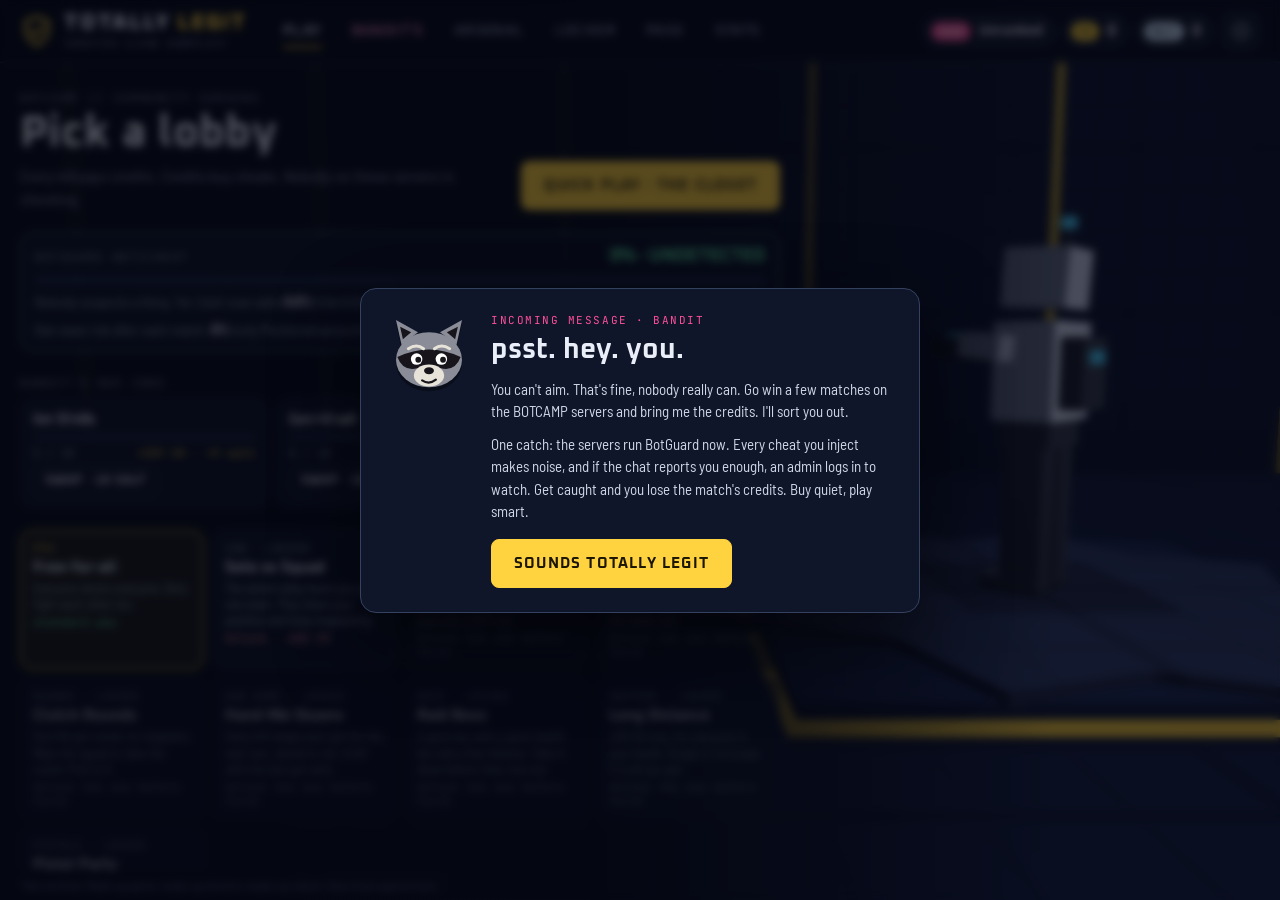
==== commit 7b3957fc: "Add Thicc Plus and Bullseye crosshairs Co-Authored-By: Claude Opus 5.5 <noreply@anthropic.com>" ====
--- a/index.html
+++ b/index.html
@@ -1341,6 +1341,8 @@
   { id: 'diamond', name: 'Diamond', cost: 60 },
   { id: 'brackets', name: 'Brackets', cost: 80 },
   { id: 'triangle', name: 'Triforce-ish', cost: 120 },
+  { id: 'plus', name: 'Thicc Plus', cost: 50 },
+  { id: 'bullseye', name: 'Bullseye', cost: 160 },
   { id: 'star', name: 'Gold Star', cost: 0, pass: true },
   { id: 'ringx', name: 'Target Locked', cost: 0, pass: true },
   { id: 'hex', name: 'Hex Key', cost: 0, pass: true },
@@ -6518,6 +6520,16 @@
         for (const [ox, oy] of [[-1.05, -0.35], [-0.38, -0.95], [0.38, -0.95], [1.05, -0.35]]) { c.beginPath(); c.arc(x + ox * s, y + oy * s, s * 0.3, 0, TAU); c.fill(); }
         return;
       }
+      case 'plus': {
+        const t = th * 1.6;
+        c.fillRect(x - gap - size, y - t / 2, size, t); c.fillRect(x + gap, y - t / 2, size, t);
+        c.fillRect(x - t / 2, y - gap - size, t, size); c.fillRect(x - t / 2, y + gap, t, size); return;
+      }
+      case 'bullseye': {
+        const r = gap + size * 0.7;
+        c.arc(x, y, r, 0, TAU); c.moveTo(x + r * 0.5, y); c.arc(x, y, r * 0.5, 0, TAU); c.stroke();
+        c.beginPath(); c.arc(x, y, th * 0.8, 0, TAU); c.fill(); return;
+      }
       case 'star': {
         const r = gap + size * 0.75, ri = r * 0.45;
         for (let i = 0; i < 10; i++) { const a = -Math.PI / 2 + i * Math.PI / 5, rr = i % 2 ? ri : r; i ? c.lineTo(x + Math.cos(a) * rr, y + Math.sin(a) * rr) : c.moveTo(x + Math.cos(a) * rr, y + Math.sin(a) * rr); }
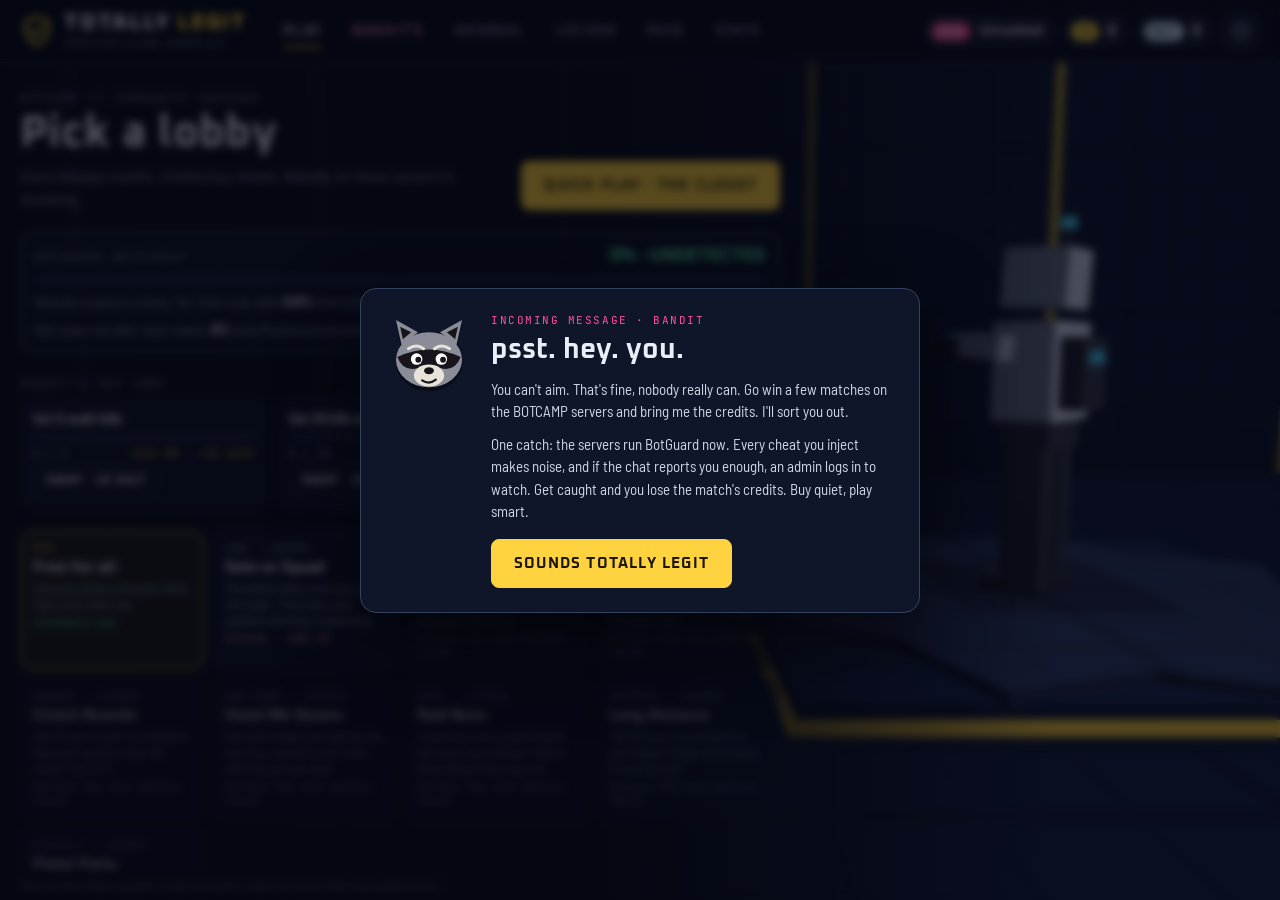
==== commit d6c75bdf: "Add Balloon Pop kill effect Co-Authored-By: Claude Opus 5.5 <noreply@anthropic.com>" ====
--- a/index.html
+++ b/index.html
@@ -681,6 +681,8 @@
 .contract.daily { border-color: rgba(255, 210, 63, .35); }
 .contract.daily.claimed { opacity: .6; }
 @media (max-width: 700px) { .deal-row { grid-template-columns: 1fr; } }
+
+.fx-balloons { background: radial-gradient(circle at 35% 35%, #ff5d8f 0 16%, transparent 17%), radial-gradient(circle at 62% 45%, #ffd23f 0 16%, transparent 17%), radial-gradient(circle at 48% 62%, #43d9ff 0 16%, transparent 17%), #20284a; }
 
 </style>
 </head>
@@ -1357,6 +1359,7 @@
   { id: 'fireworks', name: 'Fireworks', cost: 420, desc: 'Sparks fly straight up. Very subtle.' },
   { id: 'saltfx', name: 'Salt Shaker', cost: 300, desc: 'Bots crumble into a pile of salt. Fitting.' },
   { id: 'banned', name: 'BANNED', cost: 650, desc: 'A big red BANNED stamp over every kill. The irony is free.' },
+  { id: 'balloons', name: 'Balloon Pop', cost: 180, desc: 'Bots float away as a bunch of balloons.' },
   { id: 'glitchfx', name: 'Desync', cost: 0, pass: true, desc: 'Bots smear sideways into cyan and magenta cubes. Bandit Pass only.' },
   { id: 'smoke', name: 'Logged Off', cost: 0, pass: true, desc: 'Bots puff into a slow grey cloud. Bandit Pass only.' },
 ];
@@ -5242,6 +5245,8 @@
       for (let i = 0; i < 30; i++) this.addPart(x, y + 1.2, z, U.rand(-3, 3), U.rand(1, 5), U.rand(-3, 3), 0.1, [1, 0.2, 0.25], U.rand(0.8, 1.6), 6, 0.8, 0);
     } else if (kind === 'glitchfx') {
       for (let i = 0; i < 40; i++) this.addPart(x + U.rand(-0.3, 0.3), y + U.rand(0.1, 1.9), z + U.rand(-0.3, 0.3), U.rand(-5, 5), U.rand(-0.3, 0.3), U.rand(-5, 5) * 0.2, 0.11, i % 2 ? [0.2, 1, 1] : [1, 0.2, 0.9], U.rand(0.4, 0.9), 0, 1, 0);
+    } else if (kind === 'balloons') {
+      for (let i = 0; i < 9; i++) this.addPart(x + U.rand(-0.5, 0.5), y + U.rand(1, 2), z + U.rand(-0.5, 0.5), U.rand(-0.4, 0.4), U.rand(1.5, 3), U.rand(-0.4, 0.4), 0.28, U.hsv(Math.random(), 0.7, 1), U.rand(2.5, 3.5), -0.4, 0.3, 0);
     } else if (kind === 'smoke') {
       for (let i = 0; i < 26; i++) this.addPart(x + U.rand(-0.4, 0.4), y + U.rand(0.3, 1.8), z + U.rand(-0.4, 0.4), U.rand(-0.5, 0.5), U.rand(0.3, 1.2), U.rand(-0.5, 0.5), U.rand(0.25, 0.45), [0.55, 0.57, 0.6], U.rand(1.4, 2.4), -0.6, 0, 0);
     } else if (kind === 'fireworks') {
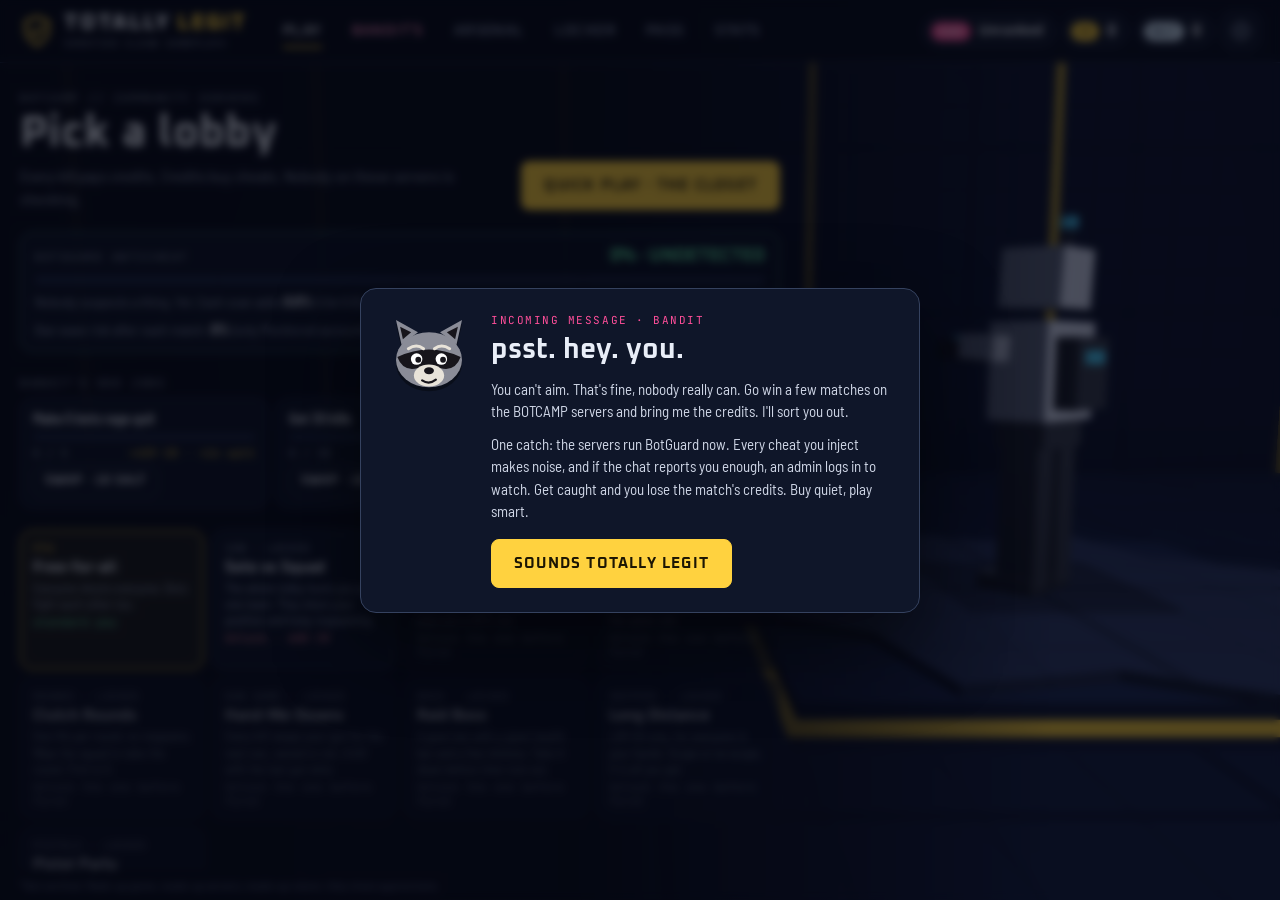
==== commit 35797f89: "Announce big kill streaks in server chat Co-Authored-By: Claude Opus 5.5 <noreply@anthropic.com>" ====
--- a/index.html
+++ b/index.html
@@ -3898,6 +3898,8 @@
   },
 
   onPlayerKill(victim, ctx) {
+    const st = Match.p.streak;
+    if (st === 10 || st === 25 || st === 50 || st === 100) this.server(`${Save.data.settings.name} is on a ${st}-kill streak.`);
     let add = 1.2;
     if (ctx.head) add += 1.4;
     if (ctx.wall) add += 7;
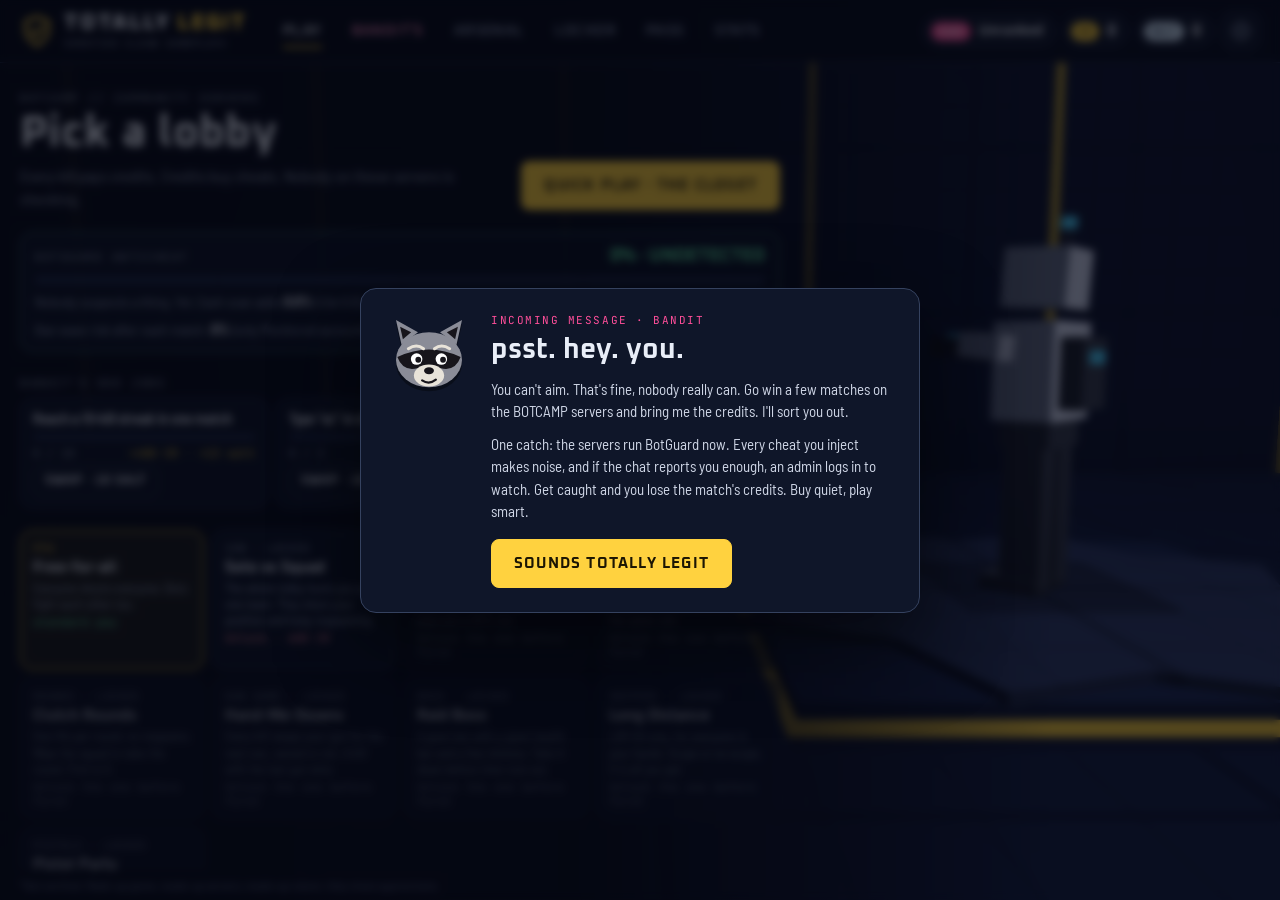
==== commit 5da092cd: "Turn the ammo counter red when the magazine is low Co-Authored-By: Claude Opus 5.5 <noreply@anthropi" ====
--- a/index.html
+++ b/index.html
@@ -683,6 +683,8 @@
 @media (max-width: 700px) { .deal-row { grid-template-columns: 1fr; } }
 
 .fx-balloons { background: radial-gradient(circle at 35% 35%, #ff5d8f 0 16%, transparent 17%), radial-gradient(circle at 62% 45%, #ffd23f 0 16%, transparent 17%), radial-gradient(circle at 48% 62%, #43d9ff 0 16%, transparent 17%), #20284a; }
+
+.h-ammo b.low { color: var(--danger); }
 
 </style>
 </head>
@@ -7075,6 +7077,8 @@
     if (L.hpw !== hp) { L.hpw = hp; e['hp-fill'].style.width = hp + '%'; e.hud.classList.toggle('low', hp < 35 && p.alive); }
     const w = M.weapon();
     set('ammo', e.ammo, S.infAmmo ? '∞' : String(p.ammo[w.id] ?? 0));
+    const lowAmmo = !S.infAmmo && (p.ammo[w.id] ?? 0) <= Math.max(1, Math.floor(M.magSize(w) * 0.25));
+    if (L.lowAmmo !== lowAmmo) { L.lowAmmo = lowAmmo; e.ammo.classList.toggle('low', lowAmmo); }
     set('mag', e.mag, S.infAmmo ? 'bottomless' : '/ ' + M.magSize(w));
     set('wname', e.wname, w.name);
     if (L.reloading !== (p.reloadT > 0)) { L.reloading = p.reloadT > 0; e.reload.hidden = !L.reloading; }
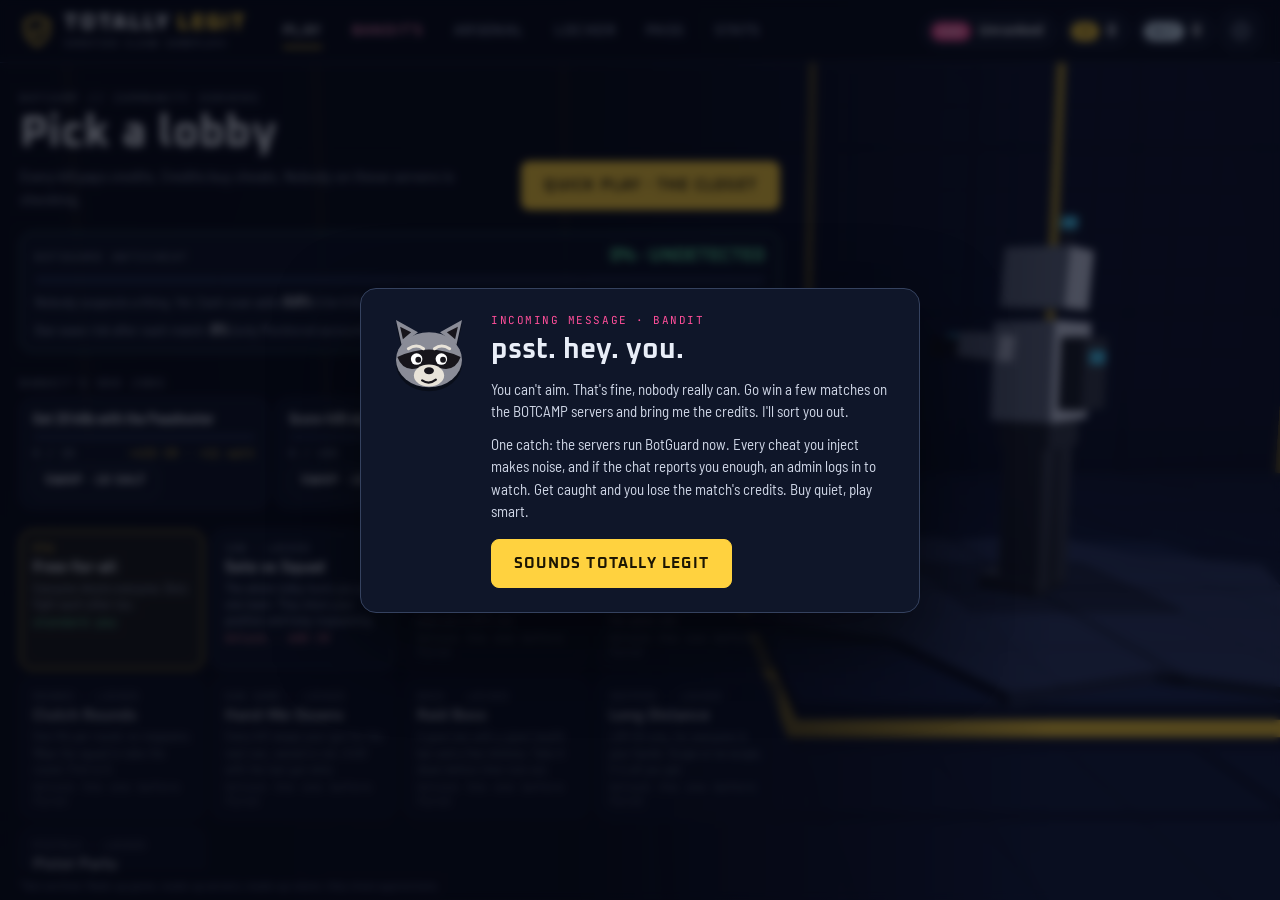
==== commit e712d811: "Track kills per gun and show a favorite gun stat Co-Authored-By: Claude Opus 5.5 <noreply@anthropic." ====
--- a/index.html
+++ b/index.html
@@ -4867,6 +4867,7 @@
       AC.onKill(ctx);
       More.onKill(info);
       if (info.nade) Save.data.stats.nadeKills = (Save.data.stats.nadeKills || 0) + 1;
+      if (killGun) { const gk = Save.data.stats.gunKills || (Save.data.stats.gunKills = {}); gk[killGun.id] = (gk[killGun.id] || 0) + 1; }
       if (ctx.quiet && this.weapon().id === 'xbow') Save.data.stats.xbowKills = (Save.data.stats.xbowKills || 0) + 1;
       Style.onKill(b, info, ctx);
       Extras.onPlayerKill(b, info, ctx);
@@ -7571,6 +7572,7 @@
       ['Reports against you', U.fmt(s.reports)], ['Rage quits caused', U.fmt(s.ragequits)], ['Peak suspicion', s.peakSus + '%'], ['Time played', fmtDur(s.playTime)],
       ['Solo vs Squad wins', U.fmt((s.modeWins || {}).squad || 0)], ['Clutch series won', U.fmt((s.modeWins || {}).clutch || 0)],
       ['Rounds won', U.fmt(s.roundsWon || 0)], ['Team wins · teammate kills', U.fmt((s.modeWins || {}).tdm || 0) + ' · ' + U.fmt(s.allyKills || 0)],
+      ['Favorite gun', (() => { const gk = s.gunKills || {}, id = Object.keys(gk).sort((a, b) => gk[b] - gk[a])[0]; return id ? WEAPON_BY_ID[id].name + ' · ' + U.fmt(gk[id]) : 'none yet'; })()],
       ['Jump-shot kills', U.fmt(s.jumpKills || 0)], ['No-scope kills', U.fmt(s.noScopes || 0)], ['Best style score', U.fmt(s.bestStyle || 0)], ['Top style rank', STYLE_RANKS[s.topStyleRank || 0].name],
       ['Rival cheaters killed', U.fmt(s.rivals || 0)], ['Ban waves', U.fmt(s.waves || 0)], ['Loader parts', U.fmt(Save.data.parts || 0)], ['Pass tier', Extras.passInfo().tier + ' / ' + PASS_TIERS],
       ['Bans', U.fmt(s.bans || 0)], ['Kicked by admins', U.fmt(s.adminKicks || 0)], ['Admins fooled', U.fmt(s.adminsSurvived || 0)], ['Admins bribed', U.fmt(s.bribes || 0)],
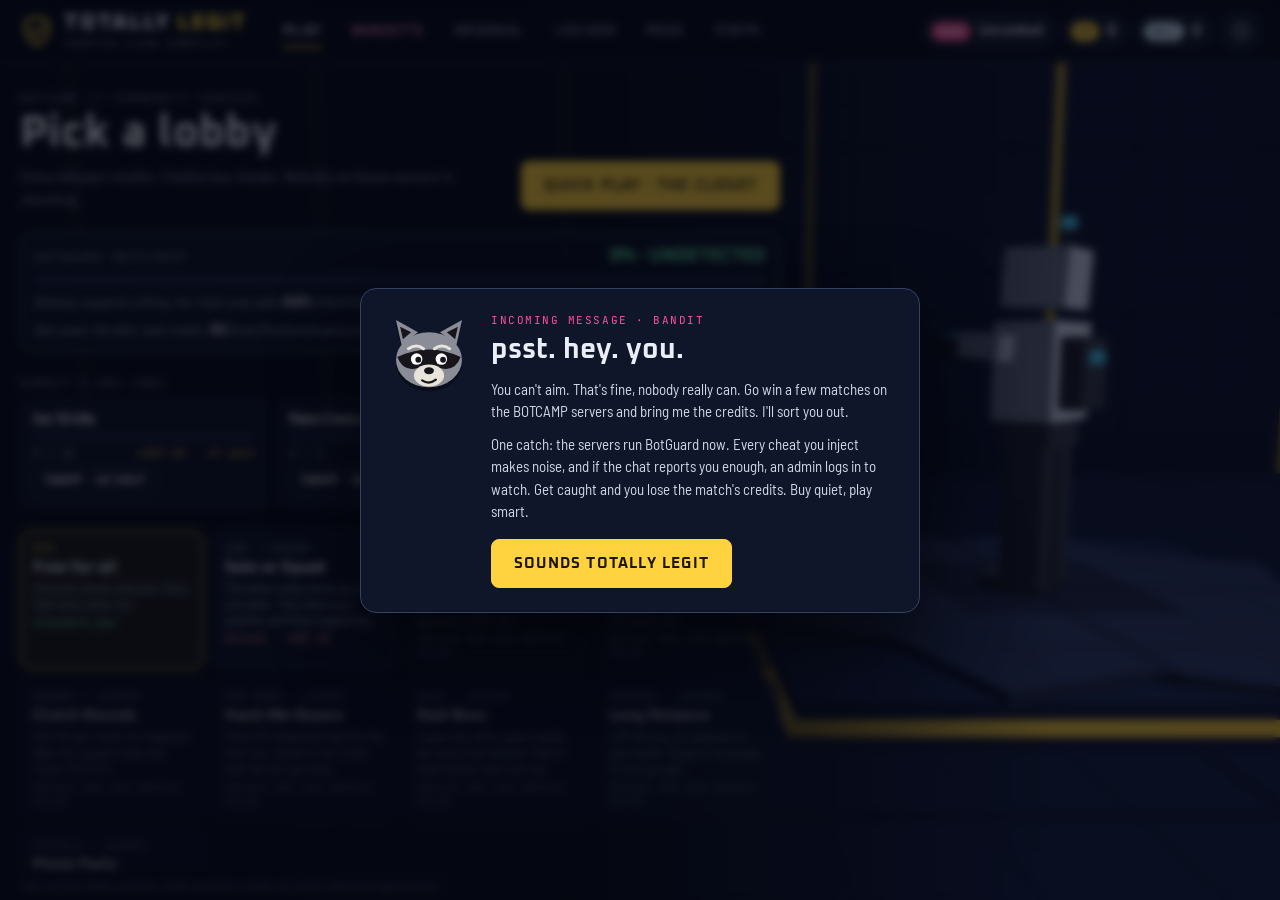
==== commit 43f9632f: "Show mode, kills, streak and BotGuard status on the pause screen Co-Authored-By: Claude Opus 5.5 <no" ====
--- a/index.html
+++ b/index.html
@@ -6645,6 +6645,7 @@
           <div class="ov-eyebrow">PAUSED</div>
           <h2 class="ov-title">${U.esc(d.name)}</h2>
           <p class="ov-sub">${U.fmt(Match.earn.total)} CR earned so far. Leaving keeps everything you earned.</p>
+          <p class="ov-sub">${U.esc(Match.mode.name)} · ${Match.p.kills} kills · streak ${Match.p.streak} · BotGuard ${Math.round(AC.det)}% ${AC.tier().name}</p>
           <div class="ov-row">
             <button class="btn primary" id="ov-resume">Resume</button>
             <button class="btn" id="ov-settings">Settings</button>
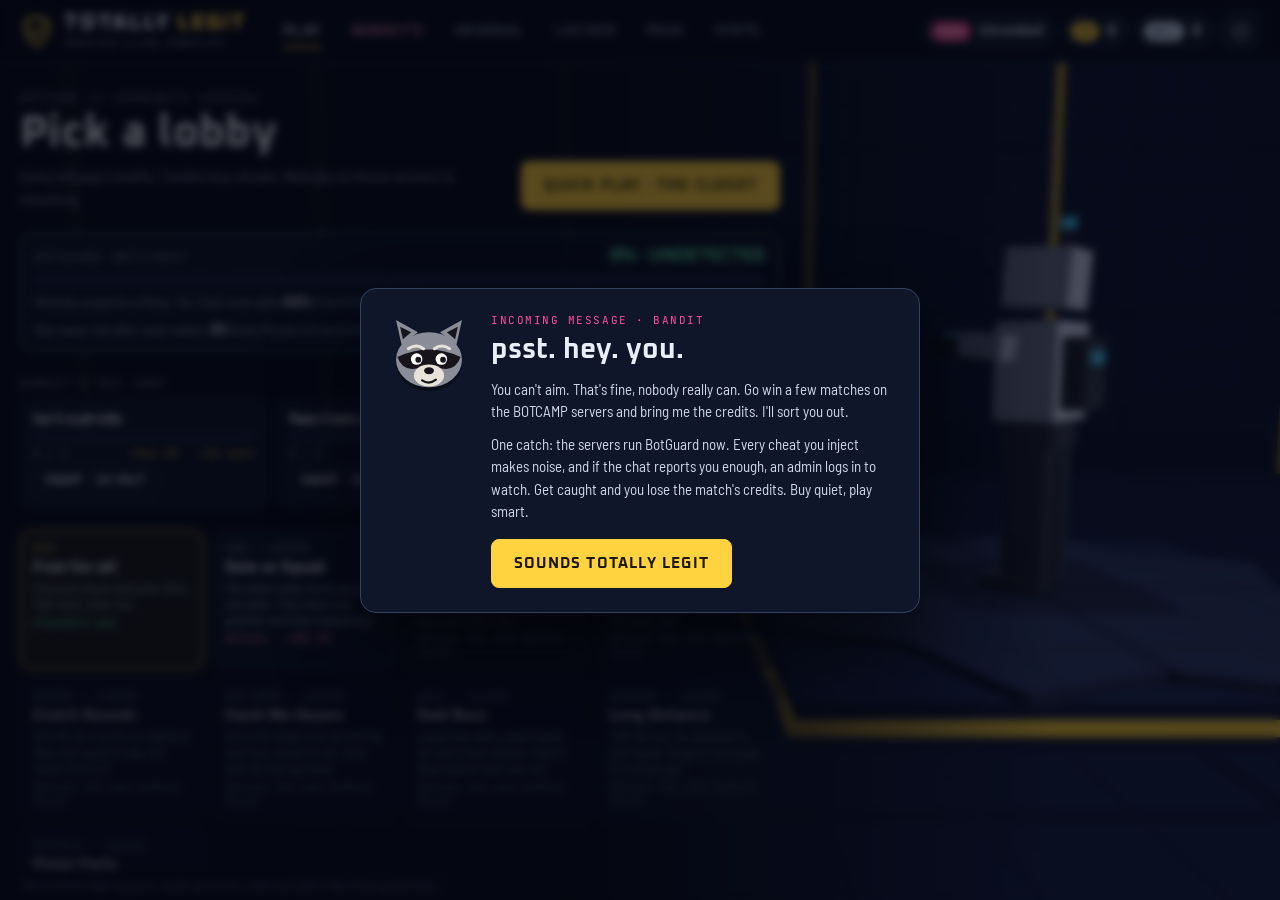
==== commit 0064ad78: "Add Loyal, Jack Of All Trades and Regular Customer achievements Co-Authored-By: Claude Opus 5.5 <nor" ====
--- a/index.html
+++ b/index.html
@@ -2020,6 +2020,9 @@
 const ACH = (id, name, desc, salt, test) => ({ id, name, desc, salt, test });
 const ACHIEVEMENTS = [
   ACH('owner', 'Untouchable', 'Buy Server Owner. BotGuard works for you now.', 100, () => !!Save.data.owned.sp6),
+  ACH('favgun', 'Loyal', 'Get 500 kills with a single gun.', 30, s => Object.values(s.gunKills || {}).some(n => n >= 500)),
+  ACH('allguns', 'Jack Of All Trades', 'Get a kill with every gun.', 40, s => WEAPONS.every(w => (s.gunKills || {})[w.id] > 0)),
+  ACH('matches100', 'Regular Customer', 'Play 100 matches.', 30, s => s.matches >= 100),
   ACH('nade50', 'Pineapple Express', 'Get 50 grenade kills.', 25, s => (s.nadeKills || 0) >= 50),
   ACH('streak7', 'Regular', 'Log in 7 days in a row.', 40, () => ((Save.data.daily || {}).streak || 0) >= 7),
   ACH('market10', 'Bargain Hunter', 'Buy 10 black market deals.', 25, s => (s.marketBuys || 0) >= 10),
